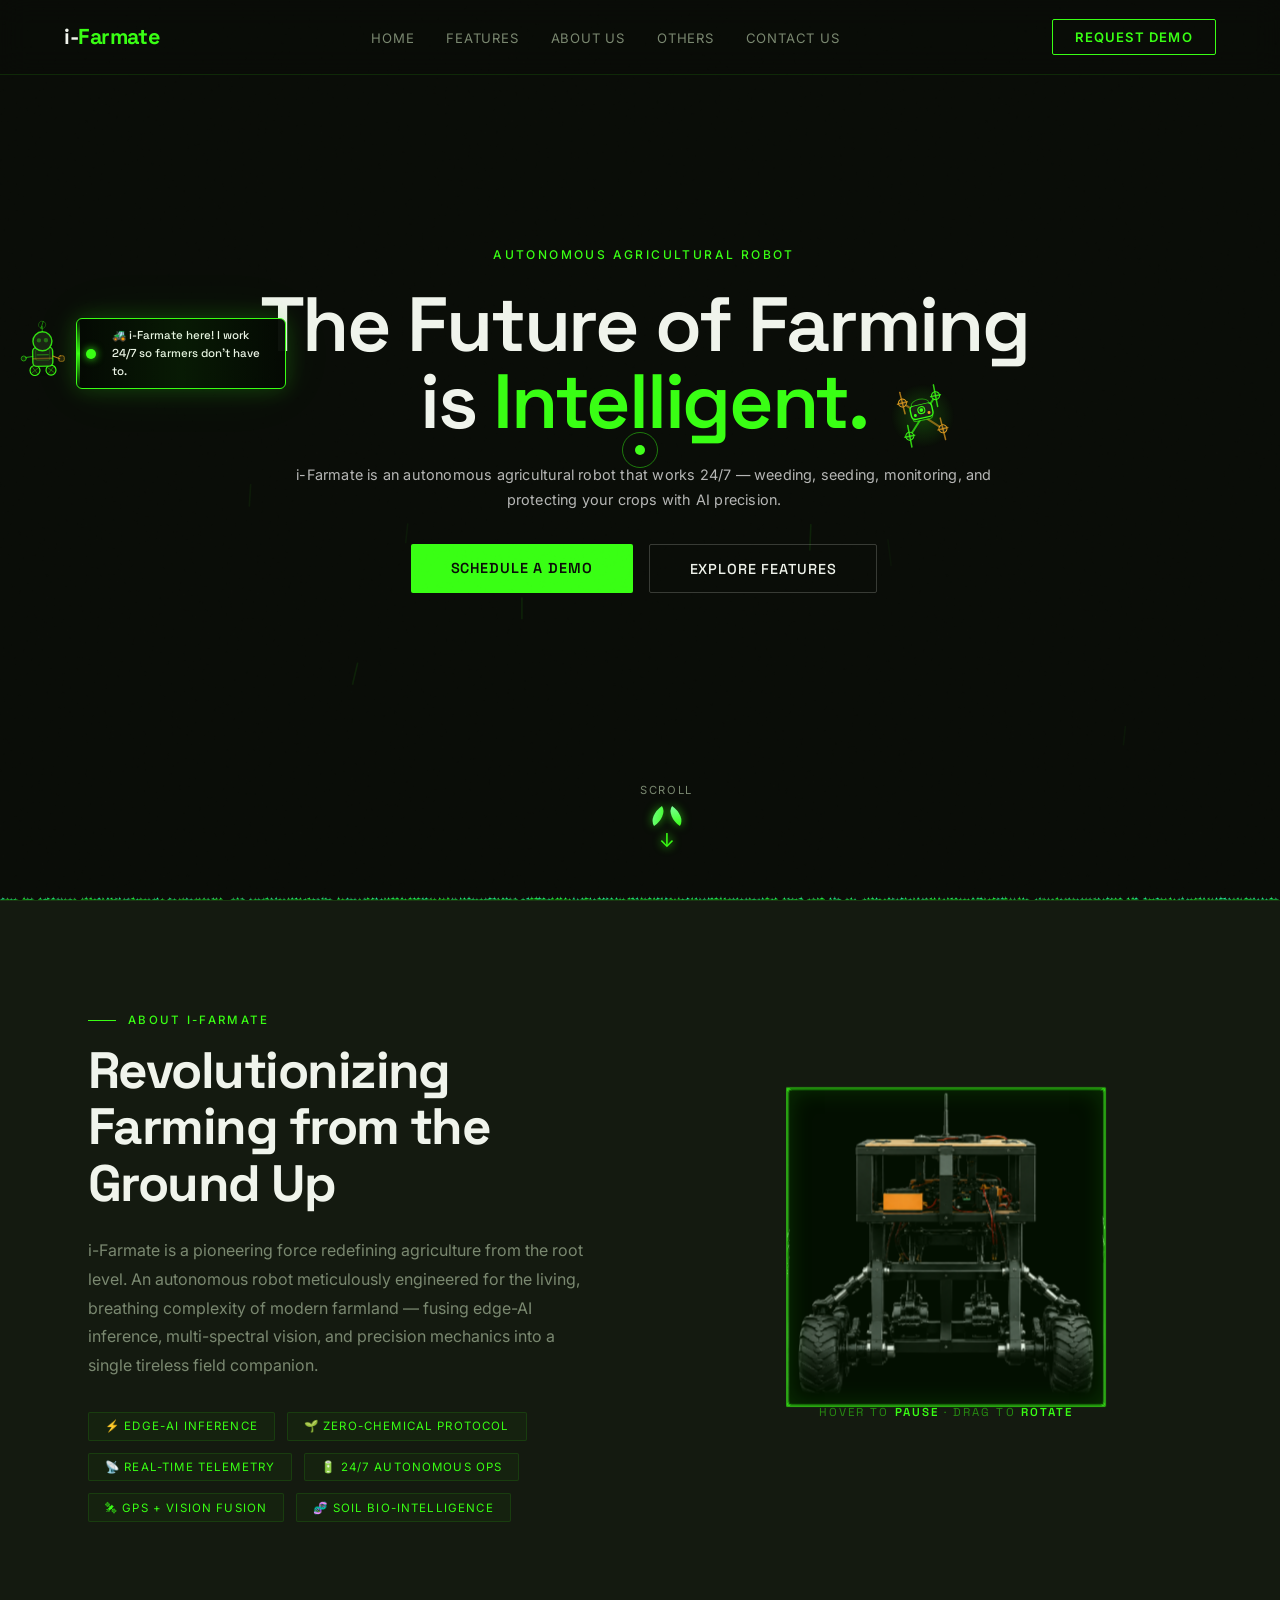
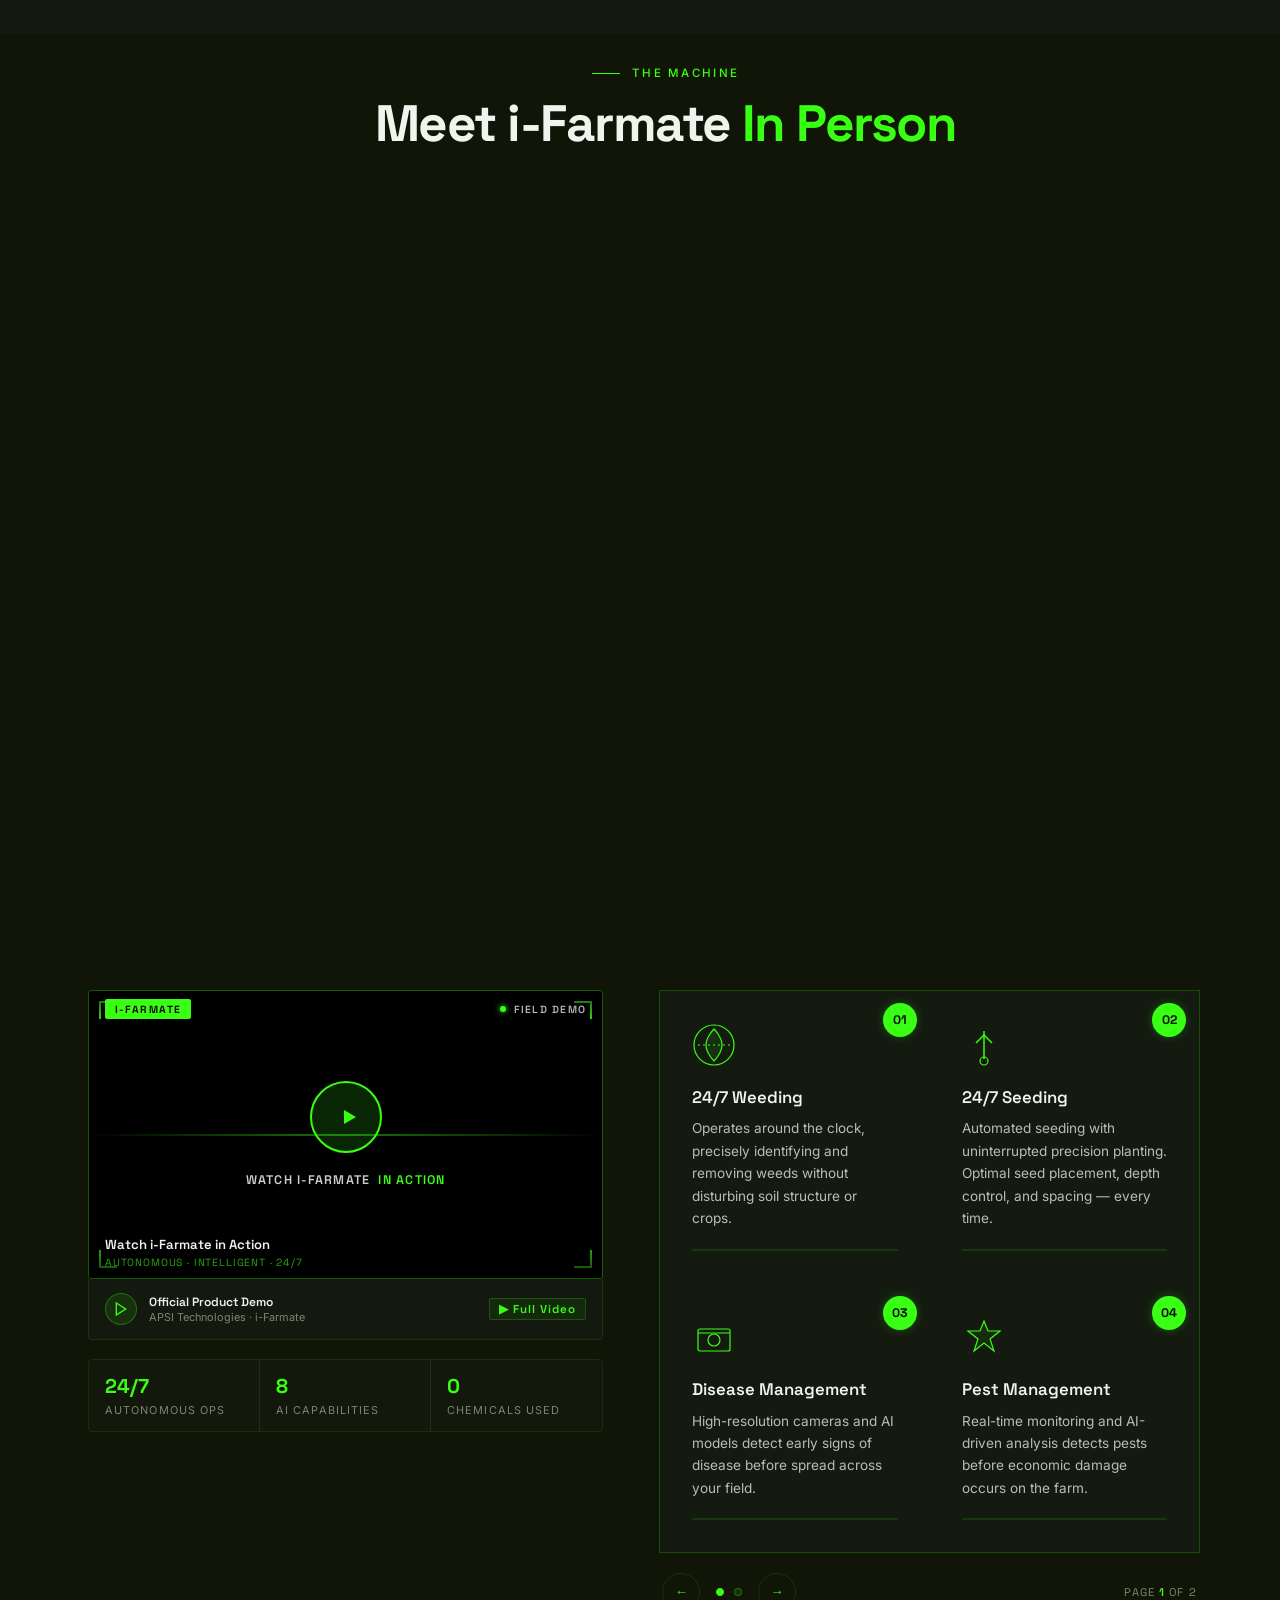
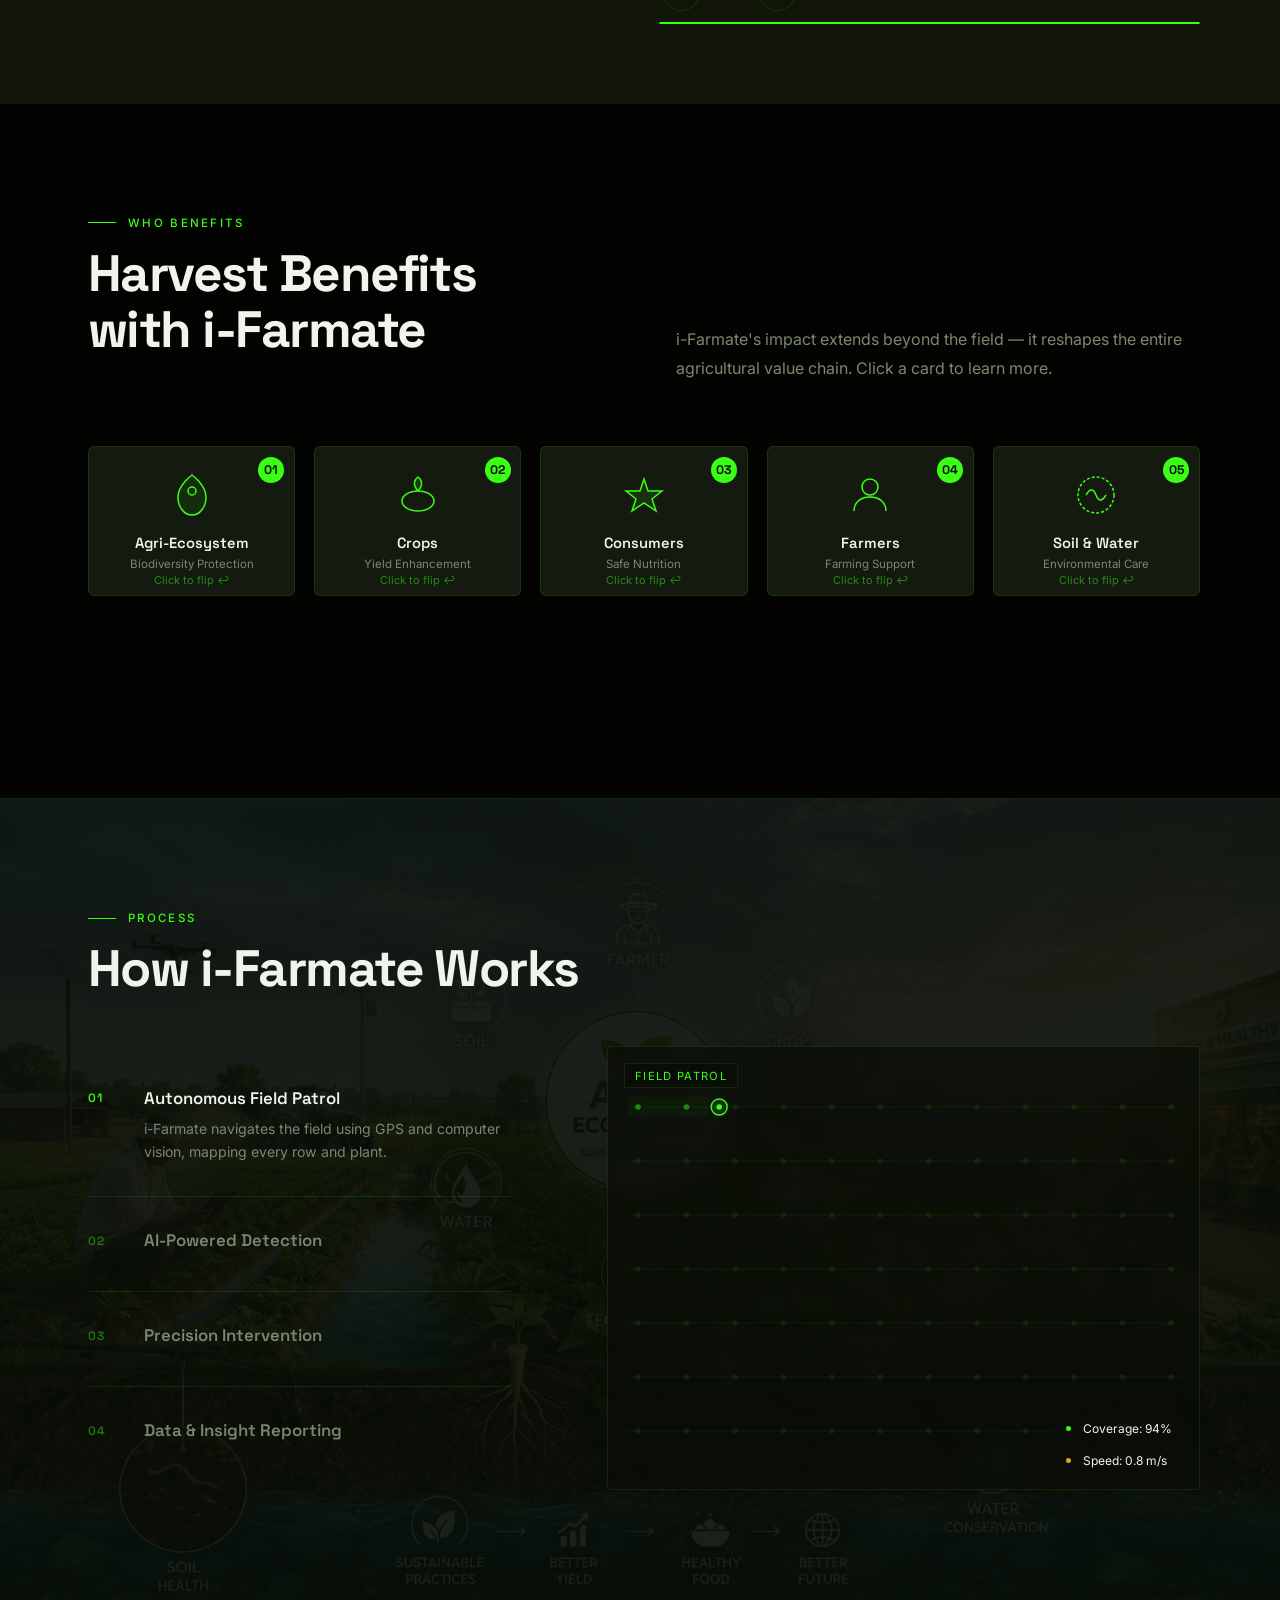
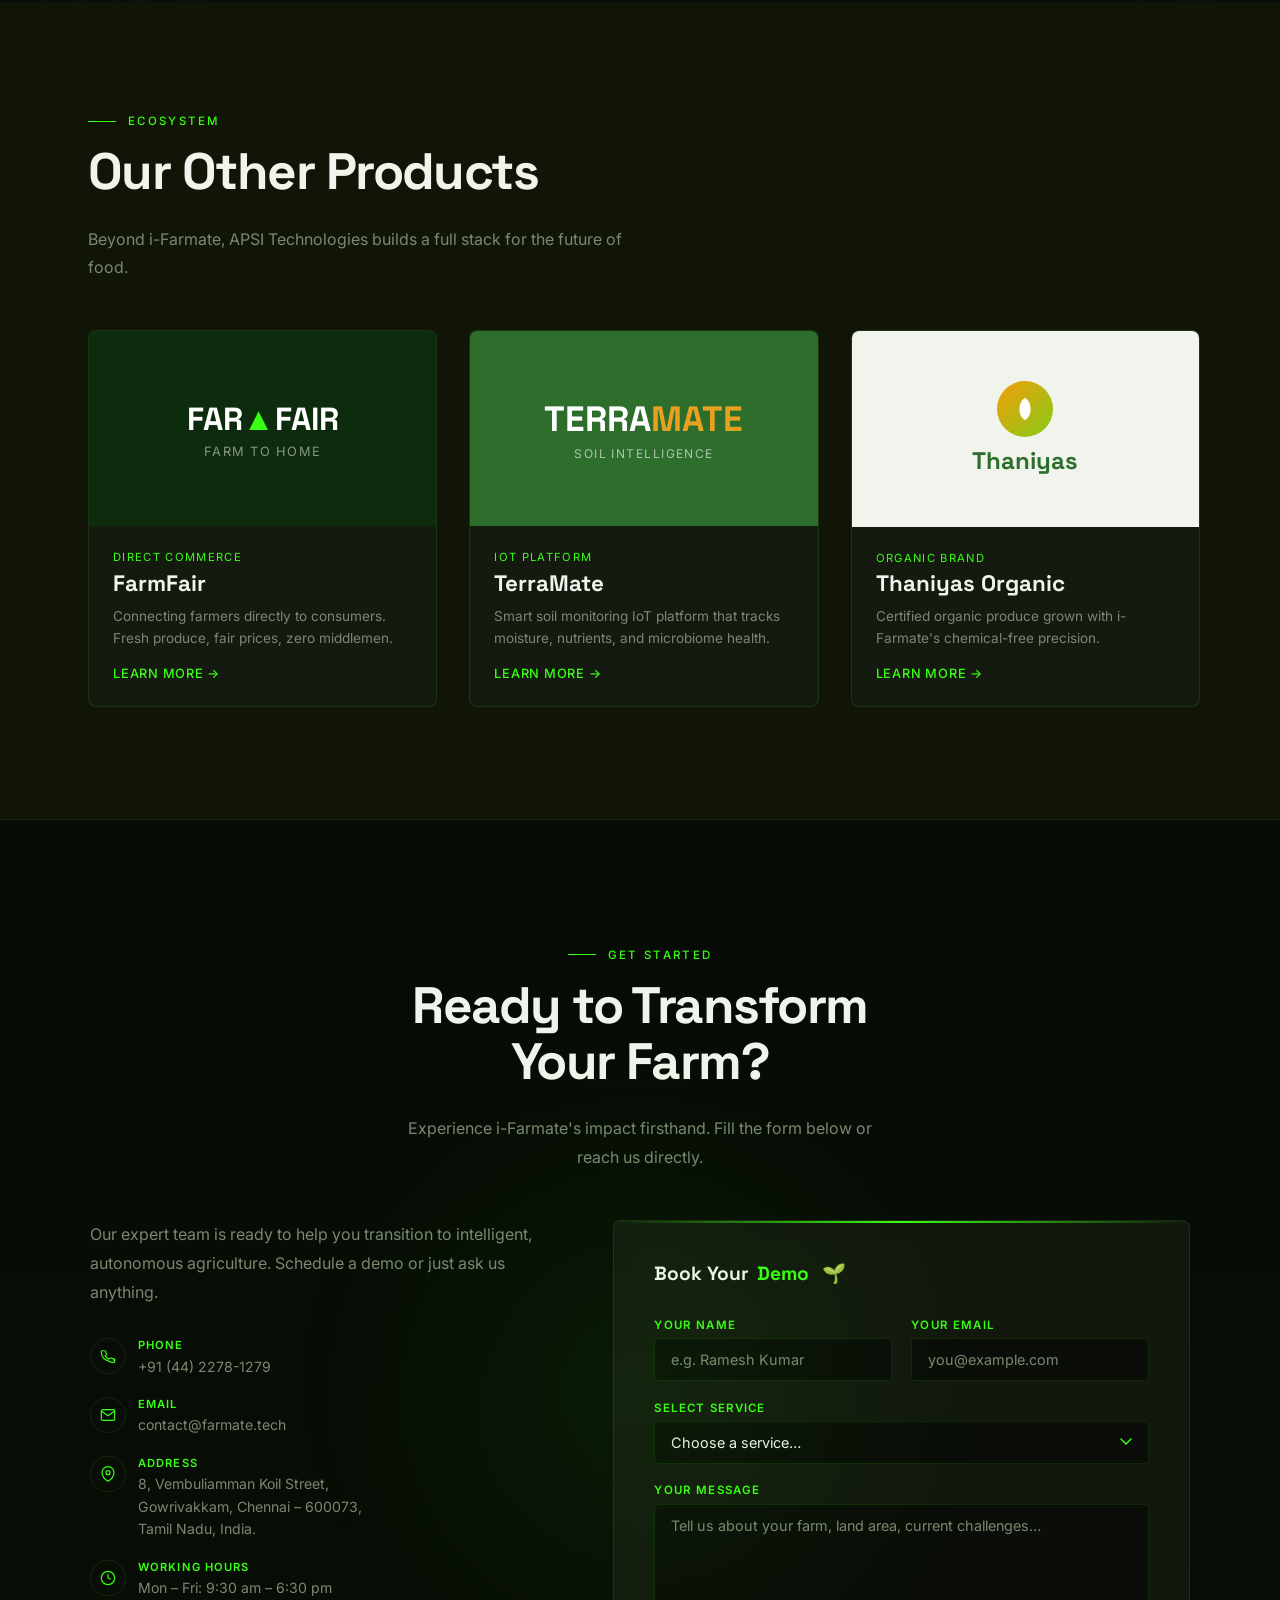
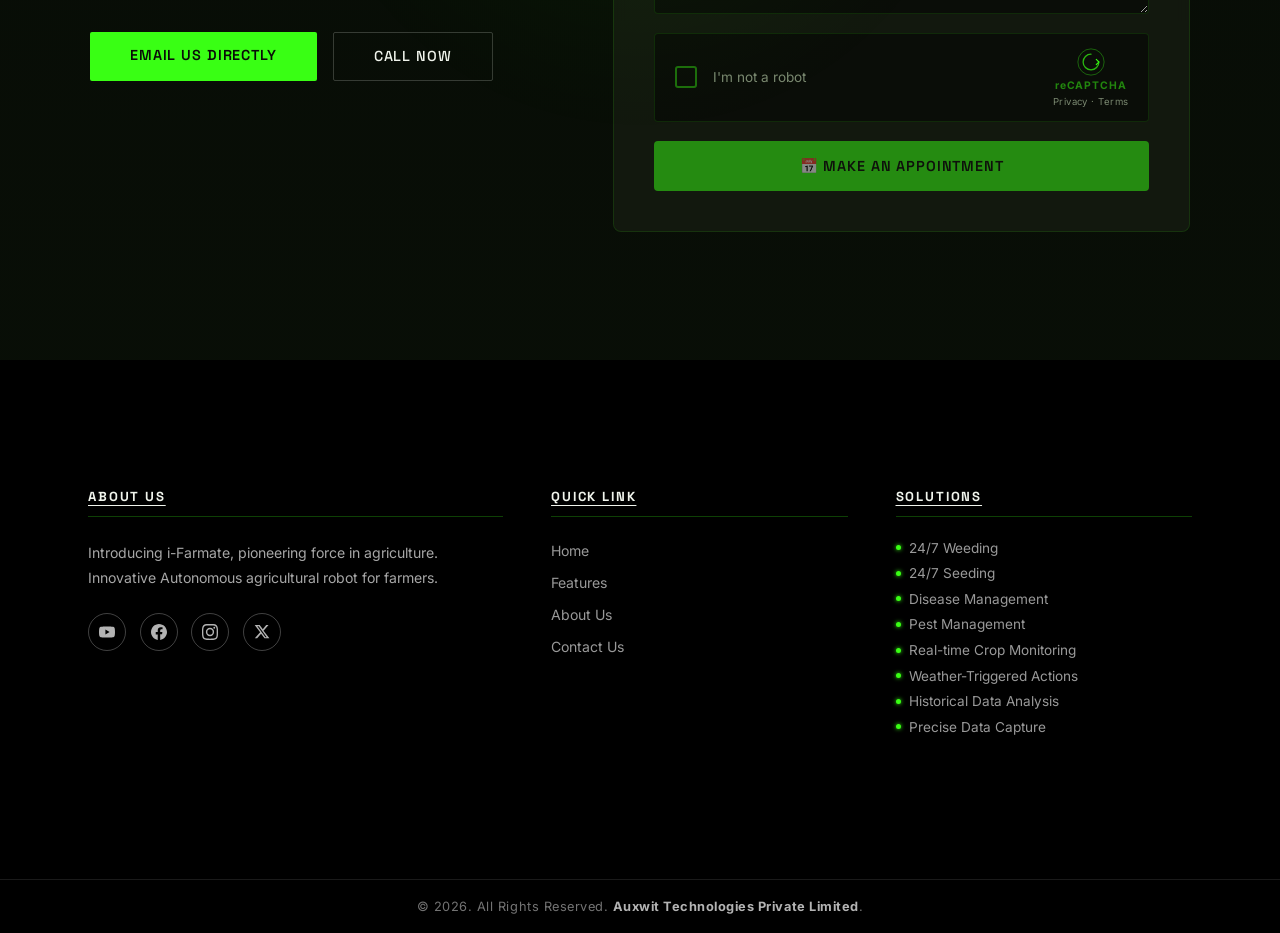
==== i-farm_up.html @ d902bcaa "Updated i-farmate" ====
<!DOCTYPE html>
<html lang="en">
<head>
<meta charset="UTF-8">
<meta name="viewport" content="width=device-width, initial-scale=1.0">
<title>i-Farmate — Robotic Farm Assistant</title>
<link rel="preconnect" href="https://fonts.googleapis.com">
<link rel="preconnect" href="https://fonts.gstatic.com" crossorigin>
<link href="https://fonts.googleapis.com/css2?family=Space+Grotesk:wght@300;400;500;600;700&family=Inter:wght@300;400;500&display=swap" rel="stylesheet">
<style>
*,*::before,*::after{box-sizing:border-box;margin:0;padding:0}
:root{
  --soil:#0A0D08;--soil-2:#111508;--chloro:#39FF14;--chloro-dim:#1a7a08;
  --amber:#E8A020;--off-white:#F0F4EC;--muted:#7a8870;
  --surface:#141a10;--surface-2:#1c2416;--border:rgba(57,255,20,0.12);
  --fd:'Space Grotesk',sans-serif;--fb:'Inter',sans-serif;
}
html{scroll-behavior:smooth}
body{background:var(--soil);color:var(--off-white);font-family:var(--fb);overflow-x:hidden;cursor:none}
#loader{position:fixed;inset:0;background:#000;z-index:99999;display:flex;flex-direction:column;align-items:center;justify-content:center;transition:opacity .6s ease}
#loader.done{opacity:0;pointer-events:none}
.ll{font-family:var(--fd);font-size:3rem;font-weight:700;color:#fff;letter-spacing:-.03em}
.ll span{color:var(--chloro)}
.lbw{width:200px;height:2px;background:rgba(255,255,255,.1);margin-top:1.5rem;border-radius:2px;overflow:hidden}
.lb{height:100%;background:var(--chloro);width:0;animation:lf 1.4s ease forwards}
.lt{font-size:.72rem;letter-spacing:.18em;text-transform:uppercase;color:var(--muted);margin-top:.8rem}
@keyframes lf{0%{width:0}100%{width:100%}}
#cursor{position:fixed;width:10px;height:10px;background:var(--chloro);border-radius:50%;pointer-events:none;z-index:9999;transform:translate(-50%,-50%);transition:width .15s,height .15s;mix-blend-mode:screen}
#cr{position:fixed;width:36px;height:36px;border:1.5px solid rgba(57,255,20,.45);border-radius:50%;pointer-events:none;z-index:9998;transform:translate(-50%,-50%);transition:transform .16s ease,width .15s,height .15s}
#sr{position:fixed;right:0;top:0;width:104px;height:100vh;z-index:50;pointer-events:none}
#sr canvas{display:block;width:104px;height:100vh}
#rbd{position:fixed;left:16px;z-index:51;pointer-events:none;width:54px;height:74px}
#rbu{position:fixed;left:16px;z-index:51;pointer-events:none;width:54px;height:74px;display:none}
.robot-tip{
  position:fixed;left:76px;z-index:52;pointer-events:none;
  background:rgba(5,10,4,0.97);border:1px solid var(--chloro);
  color:var(--off-white);font-family:var(--fd);font-size:.72rem;font-weight:500;
  padding:.5rem .85rem .5rem 2.2rem;border-radius:6px;white-space:nowrap;
  opacity:0;transition:opacity .35s ease, transform .35s cubic-bezier(.16,1,.3,1);
  transform:translateX(-8px);box-shadow:0 0 22px rgba(57,255,20,.22), 0 0 60px rgba(57,255,20,.06);
  max-width:210px;white-space:normal;line-height:1.55;overflow:hidden;
}
.robot-tip::before{content:'';position:absolute;left:-7px;top:50%;transform:translateY(-50%);border:6px solid transparent;border-right-color:var(--chloro);border-left:none;}
.robot-tip::after{content:'';position:absolute;inset:0;background:linear-gradient(90deg,transparent 0%,rgba(57,255,20,.07) 50%,transparent 100%);animation:tipScan 1.8s linear infinite;pointer-events:none;}
@keyframes tipScan{0%{transform:translateX(-100%)}100%{transform:translateX(100%)}}
.robot-tip .tip-bar{position:absolute;left:0;top:0;bottom:0;width:3px;background:linear-gradient(180deg,transparent,var(--chloro),transparent);animation:tipBarPulse 1.4s ease-in-out infinite;}
@keyframes tipBarPulse{0%,100%{opacity:.4}50%{opacity:1}}
.robot-tip .tip-icon{position:absolute;left:.55rem;top:50%;transform:translateY(-50%);width:10px;height:10px;border-radius:50%;background:var(--chloro);box-shadow:0 0 8px var(--chloro);animation:tipDotPulse 1.2s ease-in-out infinite;}
@keyframes tipDotPulse{0%,100%{transform:translateY(-50%) scale(1)}50%{transform:translateY(-50%) scale(1.5);opacity:.6}}
.robot-tip.show{opacity:1;transform:translateX(0)}
#drone-wrap{position:fixed;z-index:200;pointer-events:none;transition:opacity 0.5s ease}
#drone-canvas{display:block;pointer-events:none}
#drone-tooltip{
  position:absolute;left:50%;transform:translateX(-50%) translateY(-8px);
  bottom:calc(100% + 14px);background:rgba(5,10,4,.97);border:1px solid var(--chloro);
  color:var(--off-white);font-family:var(--fd);font-size:.78rem;font-weight:500;
  padding:.55rem .9rem .55rem 2rem;border-radius:6px;opacity:0;pointer-events:none;
  transition:opacity .3s,transform .3s;box-shadow:0 0 20px rgba(57,255,20,.2);
  min-width:160px;max-width:240px;white-space:normal;text-align:left;overflow:hidden;
}
#drone-tooltip::after{content:'';position:absolute;left:50%;bottom:-7px;transform:translateX(-50%);border:6px solid transparent;border-top-color:var(--chloro);border-bottom:none;}
#drone-tooltip::before{content:'';position:absolute;inset:0;background:linear-gradient(90deg,transparent 0%,rgba(57,255,20,.06) 50%,transparent 100%);animation:tipScan 2s linear infinite;}
.drone-tip-bar{position:absolute;left:0;top:0;bottom:0;width:3px;background:linear-gradient(180deg,transparent,var(--chloro),transparent);animation:tipBarPulse 1.4s ease-in-out infinite;}
.drone-tip-dot{position:absolute;left:.5rem;top:50%;transform:translateY(-50%);width:8px;height:8px;border-radius:50%;background:var(--chloro);box-shadow:0 0 6px var(--chloro);animation:tipDotPulse 1.2s ease-in-out infinite;}
nav{
  position:fixed;top:0;left:0;right:0;z-index:100;
  display:flex;align-items:center;justify-content:space-between;
  padding:1.2rem 4rem;
  background:rgba(10,13,8,0.92);
  backdrop-filter:blur(14px);
  border-bottom:1px solid var(--border);
  transform:translateY(-100%);
  transition:transform .38s cubic-bezier(.16,1,.3,1), padding .3s ease, background .3s ease;
}
nav.nav-visible{transform:translateY(0)}
.nl{font-family:var(--fd);font-size:1.35rem;font-weight:700;color:var(--off-white);text-decoration:none;letter-spacing:-.02em}
.nl span{color:var(--chloro)}
.nm{display:flex;gap:2rem;list-style:none}
.nm a{font-size:.82rem;letter-spacing:.06em;text-transform:uppercase;color:var(--muted);text-decoration:none;transition:color .2s;position:relative}
.nm a::after{content:'';position:absolute;bottom:-4px;left:0;width:0;height:1px;background:var(--chloro);transition:width .3s}
.nm a:hover{color:var(--off-white)}.nm a:hover::after{width:100%}
.nc{font-size:.82rem;font-weight:600;letter-spacing:.08em;text-transform:uppercase;padding:.55rem 1.4rem;border:1.5px solid var(--chloro);color:var(--chloro);background:transparent;border-radius:2px;cursor:pointer;text-decoration:none;transition:background .2s,color .2s}
.nc:hover{background:var(--chloro);color:var(--soil)}
#hero{min-height:100vh;position:relative;display:flex;align-items:center;justify-content:center;overflow:hidden}
#rc{position:absolute;inset:0;width:100%;height:100%;opacity:.4}
#gc{position:absolute;bottom:0;left:0;right:0;height:170px;pointer-events:none;z-index:1}
.hc{position:relative;z-index:2;text-align:center;padding:2rem;margin-top:-60px;}
.he{font-size:.75rem;font-weight:500;letter-spacing:.2em;text-transform:uppercase;color:var(--chloro);margin-bottom:1.5rem;opacity:0;transform:translateY(20px);animation:fu .7s ease 2.2s forwards}
.ht{font-family:var(--fd);font-size:clamp(2.5rem,6vw,5rem);font-weight:600;line-height:1;letter-spacing:-.03em;color:var(--off-white);margin-bottom:1.5rem;white-space:nowrap;}
.ht .ln{display:inline-block;overflow:hidden}
.ht .ln span{display:block;transform:translateY(110%);animation:su .8s cubic-bezier(.16,1,.3,1) forwards}
.ht .ln:nth-child(1) span{animation-delay:2.3s}
.ht .ln:nth-child(2) span{animation-delay:2.5s}
.ht .ln:nth-child(3) span{animation-delay:2.7s}
.ht .ac{color:var(--chloro)}
.hs{font-size:clamp(0.9rem,1.1vw,1.1rem);font-weight:400;color:rgba(255,255,255,0.7);max-width:700px;margin:0 auto 2rem;line-height:1.7;letter-spacing:0.2px;opacity:0;animation:fu .7s ease 3s forwards;}
.hb{display:flex;gap:1rem;justify-content:center;flex-wrap:wrap;opacity:0;animation:fu .7s ease 3.2s forwards}
.bp{position:relative;overflow:hidden;font-family:var(--fd);font-size:.9rem;font-weight:600;letter-spacing:.06em;text-transform:uppercase;padding:.9rem 2.5rem;border:none;border-radius:2px;background:var(--chloro);color:var(--soil);cursor:pointer;text-decoration:none;transition:transform .2s;display:inline-block}
.bp::before{content:'';position:absolute;inset:0;background:rgba(255,255,255,.2);transform:translateX(-110%) skewX(-15deg);transition:transform .35s}
.bp:hover::before{transform:translateX(110%) skewX(-15deg)}
.bp:hover{transform:translateY(-2px)}
.bo{font-family:var(--fd);font-size:.9rem;font-weight:500;letter-spacing:.06em;text-transform:uppercase;padding:.9rem 2.5rem;border:1px solid rgba(240,244,236,.2);border-radius:2px;color:var(--off-white);background:transparent;cursor:pointer;text-decoration:none;transition:border-color .2s;display:inline-block}
.bo:hover{border-color:var(--off-white)}
.hscr{position:absolute;bottom:2.5rem;left:50%;transform:translateX(-50%);display:flex;flex-direction:column;align-items:center;gap:.5rem;opacity:0;animation:fu .7s ease 3.5s forwards;z-index:3}
.hscr span{font-size:.7rem;letter-spacing:.15em;text-transform:uppercase;color:var(--muted)}
.leaf-arrow{position:relative;width:40px;height:50px;margin-top:5px;animation:floatLeaf 2s ease-in-out infinite}
.leaf-left,.leaf-right{position:absolute;width:18px;height:12px;background:linear-gradient(135deg,#7dff9b,#39ff14);box-shadow:0 0 10px rgba(57,255,20,.6)}
.leaf-left{left:2px;top:0;border-radius:100% 0;transform:rotate(-35deg)}
.leaf-right{right:2px;top:0;border-radius:0 100%;transform:rotate(35deg)}
.arrow-down{position:absolute;left:50%;top:18px;transform:translateX(-50%);color:#39ff14;font-size:1.2rem;text-shadow:0 0 10px #39ff14}
@keyframes floatLeaf{0%,100%{transform:translateY(0)}50%{transform:translateY(8px)}}
section{padding:7rem 5rem 7rem 5.5rem;position:relative}
.slb{font-size:.72rem;font-weight:500;letter-spacing:.2em;text-transform:uppercase;color:var(--chloro);margin-bottom:1rem;display:flex;align-items:center;gap:.75rem}
.slb::before{content:'';display:block;width:28px;height:1px;background:var(--chloro)}
.st{font-family:var(--fd);font-size:clamp(2rem,4vw,3.2rem);font-weight:700;letter-spacing:-.03em;line-height:1.1;color:var(--off-white);margin-bottom:1.5rem}
.sb{font-size:1rem;color:var(--muted);line-height:1.8;max-width:540px}
#about{display:grid;grid-template-columns:1fr 1fr;gap:6rem;align-items:center;background:var(--surface);border-top:1px solid var(--border)}
.ab{display:flex;flex-wrap:wrap;gap:.75rem;margin-top:2rem}
.abg{font-size:.72rem;letter-spacing:.1em;text-transform:uppercase;padding:.4rem 1rem;border:1px solid var(--border);border-radius:2px;color:var(--chloro);background:rgba(57,255,20,.04);transition:border-color .3s,background .3s}
.abg:hover{border-color:var(--chloro);background:rgba(57,255,20,.1)}
.cube-scene{width:260px;height:260px;perspective:700px;margin:0 auto;position:relative;}
.cube-scene::before{content:'';position:absolute;bottom:-20px;left:50%;transform:translateX(-50%);width:200px;height:30px;background:radial-gradient(ellipse,rgba(57,255,20,.18) 0%,transparent 70%);border-radius:50%;filter:blur(8px);animation:cubeShadowPulse 4s ease-in-out infinite;}
@keyframes cubeShadowPulse{0%,100%{opacity:.5;width:180px}50%{opacity:.85;width:220px}}
.cube{width:100%;height:100%;position:relative;transform-style:preserve-3d;animation:cubeRotate 12s linear infinite;}
.cube:hover{animation-play-state:paused}
@keyframes cubeRotate{0%{transform:rotateX(-15deg) rotateY(0deg)}100%{transform:rotateX(-15deg) rotateY(360deg)}}
.cube-face{position:absolute;width:260px;height:260px;border:2px solid rgba(57,255,20,.55);overflow:hidden;backface-visibility:visible;}
.cube-face img{width:100%;height:100%;object-fit:cover;display:block;}
.cube-face::after{content:'';position:absolute;inset:0;background:rgba(57,255,20,.06);pointer-events:none;}
.cube-face--front  { transform: translateZ(130px); }
.cube-face--back   { transform: rotateY(180deg) translateZ(130px); }
.cube-face--right  { transform: rotateY( 90deg) translateZ(130px); }
.cube-face--left   { transform: rotateY(-90deg) translateZ(130px); }
.cube-face--top    { transform: rotateX( 90deg) translateZ(130px); }
.cube-face--bottom { transform: rotateX(-90deg) translateZ(130px); }
.cube-face::before{content:'';position:absolute;inset:0;box-shadow:inset 0 0 20px rgba(57,255,20,.15);pointer-events:none;z-index:2;}
.cube-label{text-align:center;margin-top:28px;font-family:var(--fd);font-size:.72rem;letter-spacing:.18em;text-transform:uppercase;color:rgba(57,255,20,.5);}
.cube-label span{color:var(--chloro);font-weight:600}
#rcs{background:var(--soil-2);padding:0;text-align:center;overflow:hidden;position:relative;background-image:url('https://images.unsplash.com/photo-1625246333195-78d9c38ad449?w=1400&auto=format&fit=crop&q=80');background-size:cover;background-position:center;background-attachment:fixed;}
#scene-canvas{display:block;width:100%;height:600px;max-height:none}
.scene-header{position:absolute; top:2rem; left:2%; transform:translateX(-50%); z-index:2; width:100%;text-align:center;}
.scene-header .slb{justify-content:center}
.scene-header .st{text-align:center}
.scene-header .sb{text-align:center;margin:0 auto}
#cap{background:var(--soil-2);padding:7rem 5rem 5rem 5.5rem;}
.cph{margin-bottom:0}
.cap-layout{display:grid;grid-template-columns:1fr 1.05fr;gap:3.5rem;align-items:start;margin-top:3rem;}
.cap-video-panel{position:relative;display:flex;flex-direction:column;gap:0;}
.cap-video-hud{
  position:relative;background:#000;border:1px solid rgba(57,255,20,.35);
  border-radius:4px;overflow:hidden;aspect-ratio:16/9;cursor:pointer;
  transition:border-color .3s, box-shadow .3s;box-shadow:0 0 0 rgba(57,255,20,0);
}
.cap-video-hud:hover{border-color:rgba(57,255,20,.8);box-shadow:0 0 40px rgba(57,255,20,.18), 0 0 80px rgba(57,255,20,.06);}
.cap-video-hud iframe{position:absolute;inset:0;width:100%;height:100%;border:none;display:none;z-index:2;}
.cap-video-hud.playing iframe{display:block;}
.cap-video-hud.playing .cvh-overlay{display:none;}
.cvh-thumb{position:absolute;inset:0;background:url('https://img.youtube.com/vi/aGDtlo2xHJI/maxresdefault.jpg') center/cover no-repeat;transition:transform .5s ease;z-index:0;}
.cap-video-hud:hover .cvh-thumb{transform:scale(1.04);}
.cvh-overlay{position:absolute;inset:0;z-index:1;background:linear-gradient(180deg,rgba(0,0,0,.18) 0%,rgba(0,0,0,.55) 100%);display:flex;flex-direction:column;align-items:center;justify-content:center;gap:1.2rem;}
.cvh-overlay::before{content:'';position:absolute;inset:0;background:repeating-linear-gradient(0deg,rgba(0,0,0,.06) 0px,rgba(0,0,0,.06) 1px,transparent 1px,transparent 3px);pointer-events:none;z-index:0;}
.cvh-overlay::after{content:'';position:absolute;left:0;right:0;height:2px;background:linear-gradient(90deg,transparent,rgba(57,255,20,.45),transparent);animation:scanLine 2.8s ease-in-out infinite;z-index:1;}
@keyframes scanLine{0%{top:0;opacity:.6}100%{top:100%;opacity:0}}
.cvh-corner{position:absolute;width:18px;height:18px;z-index:3;pointer-events:none;}
.cvh-corner.tl{top:10px;left:10px;border-top:2px solid var(--chloro);border-left:2px solid var(--chloro);}
.cvh-corner.tr{top:10px;right:10px;border-top:2px solid var(--chloro);border-right:2px solid var(--chloro);}
.cvh-corner.bl{bottom:10px;left:10px;border-bottom:2px solid var(--chloro);border-left:2px solid var(--chloro);}
.cvh-corner.br{bottom:10px;right:10px;border-bottom:2px solid var(--chloro);border-right:2px solid var(--chloro);}
.cvh-topbar{position:absolute;top:0;left:0;right:0;z-index:4;display:flex;align-items:center;justify-content:space-between;padding:.55rem 1rem;background:linear-gradient(180deg,rgba(0,0,0,.7),transparent);pointer-events:none;}
.cvh-badge{font-family:var(--fd);font-size:.65rem;font-weight:700;letter-spacing:.14em;text-transform:uppercase;color:var(--soil);background:var(--chloro);padding:.2rem .6rem;border-radius:2px;}
.cvh-live{display:flex;align-items:center;gap:.45rem;font-family:var(--fd);font-size:.65rem;font-weight:600;letter-spacing:.12em;text-transform:uppercase;color:rgba(240,244,236,.75);}
.cvh-live-dot{width:6px;height:6px;border-radius:50%;background:var(--chloro);animation:livePulse 1.2s ease-in-out infinite;box-shadow:0 0 6px var(--chloro);}
@keyframes livePulse{0%,100%{opacity:1;transform:scale(1)}50%{opacity:.4;transform:scale(1.4)}}
.cvh-bottombar{position:absolute;bottom:0;left:0;right:0;z-index:4;padding:.6rem 1rem;background:linear-gradient(0deg,rgba(0,0,0,.8),transparent);pointer-events:none;}
.cvh-title{font-family:var(--fd);font-size:.82rem;font-weight:600;color:var(--off-white);margin-bottom:.2rem;}
.cvh-sub{font-family:var(--fd);font-size:.65rem;letter-spacing:.08em;text-transform:uppercase;color:rgba(57,255,20,.65);}
.cvh-play{position:relative;z-index:5;width:72px;height:72px;border-radius:50%;background:rgba(57,255,20,.15);border:2px solid var(--chloro);display:flex;align-items:center;justify-content:center;transition:background .3s, transform .3s, box-shadow .3s;box-shadow:0 0 0 0 rgba(57,255,20,.3);animation:playRing 2.4s ease-in-out infinite;flex-shrink:0;}
@keyframes playRing{0%,100%{box-shadow:0 0 0 0 rgba(57,255,20,.3)}50%{box-shadow:0 0 0 14px rgba(57,255,20,0)}}
.cap-video-hud:hover .cvh-play{background:rgba(57,255,20,.28);transform:scale(1.1);}
.cvh-play svg{margin-left:5px;}
.cvh-cta{position:relative;z-index:5;font-family:var(--fd);font-size:.78rem;font-weight:600;letter-spacing:.1em;text-transform:uppercase;color:rgba(240,244,236,.85);display:flex;align-items:center;gap:.5rem;}
.cvh-cta span{color:var(--chloro);}
.cap-video-meta{display:flex;align-items:center;justify-content:space-between;padding:.85rem 1rem;background:rgba(20,26,16,.9);border:1px solid var(--border);border-top:none;border-radius:0 0 4px 4px;}
.cvm-left{display:flex;align-items:center;gap:.75rem;}
.cvm-icon{width:32px;height:32px;border-radius:50%;background:rgba(57,255,20,.1);border:1px solid rgba(57,255,20,.3);display:flex;align-items:center;justify-content:center;flex-shrink:0;}
.cvm-label{font-family:var(--fd);font-size:.75rem;font-weight:600;color:var(--off-white);}
.cvm-sub{font-size:.68rem;color:var(--muted);}
.cvm-duration{font-family:var(--fd);font-size:.72rem;color:var(--chloro);letter-spacing:.08em;font-weight:600;background:rgba(57,255,20,.07);border:1px solid rgba(57,255,20,.2);padding:.2rem .6rem;border-radius:2px;}
.cap-stats-row{display:grid;grid-template-columns:repeat(3,1fr);gap:0;margin-top:1.2rem;border:1px solid var(--border);border-radius:4px;overflow:hidden;}
.cap-stat{padding:.85rem 1rem;border-right:1px solid var(--border);display:flex;flex-direction:column;gap:.25rem;background:rgba(20,26,16,.6);transition:background .3s;}
.cap-stat:last-child{border-right:none;}
.cap-stat:hover{background:rgba(57,255,20,.04);}
.cs-val{font-family:var(--fd);font-size:1.25rem;font-weight:700;color:var(--chloro);}
.cs-lbl{font-size:.68rem;letter-spacing:.1em;text-transform:uppercase;color:var(--muted);}
.cap-carousel-panel{display:flex;flex-direction:column;}
.carousel-wrapper{position:relative;overflow:hidden;}
.carousel-track{display:flex;transition:transform .65s cubic-bezier(.16,1,.3,1);}
.carousel-page{display:grid;grid-template-columns:1fr 1fr;gap:0;border:1px solid var(--border);background:var(--border);min-width:100%;}
.cpc{position:relative;overflow:hidden;transition:background .3s;cursor:default;min-height:260px;display:flex;flex-direction:column;justify-content:flex-end;padding:2rem;background:var(--surface);}
.cpc-img{position:absolute;inset:0;background-size:cover;background-position:center;opacity:0.28;transition:opacity .4s;}
.cpc:hover .cpc-img{opacity:0.48}
.cpc::before{content:'';position:absolute;inset:0;background:linear-gradient(135deg,rgba(57,255,20,.08) 0%,transparent 60%);opacity:0;transition:opacity .3s;z-index:1}
.cpc:hover{filter:brightness(1.06)}.cpc:hover::before{opacity:1}
.cn{font-family:var(--fd);font-size:.78rem;font-weight:800;color:var(--soil);background:var(--chloro);position:absolute;top:.8rem;right:.8rem;width:34px;height:34px;display:flex;align-items:center;justify-content:center;border-radius:50%;box-shadow:0 0 10px rgba(57,255,20,.25);z-index:2}
.ci{width:44px;height:44px;margin-bottom:1.2rem;color:var(--chloro);position:relative;z-index:2}
.ct{font-family:var(--fd);font-size:1.05rem;font-weight:600;color:var(--off-white);margin-bottom:.6rem;position:relative;z-index:2}
.cd{font-size:.85rem;color:rgba(240,244,236,.75);line-height:1.65;position:relative;z-index:2}
.cbar{margin-top:1.2rem;height:2px;background:var(--border);position:relative;z-index:2;border-radius:2px;overflow:hidden}
.cbf{height:100%;background:var(--chloro);border-radius:2px;transform:scaleX(0);transform-origin:left;transition:transform .7s cubic-bezier(.16,1,.3,1)}
.cpc:hover .cbf{transform:scaleX(1)}
.carousel-controls{display:flex;align-items:center;justify-content:space-between;margin-top:1.2rem;padding:0 .2rem;}
.carousel-nav{display:flex;align-items:center;gap:1rem;}
.carousel-btn{width:38px;height:38px;border:1.5px solid var(--border);border-radius:50%;background:transparent;color:var(--chloro);cursor:pointer;display:flex;align-items:center;justify-content:center;transition:border-color .2s,background .2s;}
.carousel-btn:hover{border-color:var(--chloro);background:rgba(57,255,20,.08)}
.carousel-dots{display:flex;gap:.6rem}
.carousel-dot{width:8px;height:8px;border-radius:50%;background:var(--border);border:1.5px solid rgba(57,255,20,.3);transition:background .3s,border-color .3s;cursor:pointer}
.carousel-dot.active{background:var(--chloro);border-color:var(--chloro)}
.carousel-page-label{font-family:var(--fd);font-size:.7rem;letter-spacing:.1em;text-transform:uppercase;color:var(--muted);}
.carousel-page-label span{color:var(--chloro);font-weight:600;}
.carousel-timer{width:100%;height:2px;background:var(--border);border-radius:2px;overflow:hidden;margin-top:.7rem}
.carousel-timer-bar{height:100%;background:var(--chloro);border-radius:2px;width:0;transition:width linear}
#vid-modal{position:fixed;inset:0;z-index:10000;background:rgba(0,0,0,.92);backdrop-filter:blur(12px);display:none;align-items:center;justify-content:center;flex-direction:column;opacity:0;transition:opacity .3s ease;}
#vid-modal.open{display:flex;opacity:1;}
.vm-frame{position:relative;width:min(88vw,1200px);border:1px solid rgba(57,255,20,.4);border-radius:6px;overflow:hidden;box-shadow:0 0 80px rgba(57,255,20,.15), 0 0 160px rgba(57,255,20,.05);}
.vm-frame::before{content:'';position:absolute;top:0;left:0;right:0;height:2px;background:linear-gradient(90deg,transparent,var(--chloro),var(--amber),var(--chloro),transparent);z-index:5;}
.vm-iframe-wrap{position:relative;padding-bottom:56.25%;height:0;}
.vm-iframe-wrap iframe{position:absolute;inset:0;width:100%;height:100%;border:none;}
.vm-close{position:absolute;top:-44px;right:0;width:36px;height:36px;border-radius:50%;background:rgba(57,255,20,.1);border:1px solid rgba(57,255,20,.4);color:var(--chloro);cursor:pointer;display:flex;align-items:center;justify-content:center;font-size:1.1rem;transition:background .2s;}
.vm-close:hover{background:rgba(57,255,20,.25);}
.vm-hud-row{display:flex;align-items:center;justify-content:space-between;padding:.7rem 1.2rem;background:rgba(10,13,8,.95);border-top:1px solid var(--border);}
.vm-hud-label{font-family:var(--fd);font-size:.72rem;font-weight:600;letter-spacing:.12em;text-transform:uppercase;color:var(--chloro);}
.vm-hud-right{display:flex;align-items:center;gap:1rem;}
.vm-hud-tag{font-family:var(--fd);font-size:.65rem;letter-spacing:.1em;text-transform:uppercase;color:var(--muted);}
.vm-corner{position:absolute;width:20px;height:20px;z-index:6;pointer-events:none;}
.vm-corner.tl{top:0;left:0;border-top:2px solid var(--chloro);border-left:2px solid var(--chloro);}
.vm-corner.tr{top:0;right:0;border-top:2px solid var(--chloro);border-right:2px solid var(--chloro);}
.vm-corner.bl{bottom:38px;left:0;border-bottom:2px solid var(--chloro);border-left:2px solid var(--chloro);}
.vm-corner.br{bottom:38px;right:0;border-bottom:2px solid var(--chloro);border-right:2px solid var(--chloro);}
#ben{position:relative;background:linear-gradient(rgba(0,0,0,.75),rgba(0,0,0,.75)),url('./images/agri.png') center/cover fixed no-repeat;}
.bnh{display:grid;grid-template-columns:1fr 1fr;gap:4rem;align-items:end;margin-bottom:4rem}
.bng{display:grid;grid-template-columns:repeat(5,1fr);gap:1.2rem}
.flip-card{height:240px;perspective:1000px;cursor:pointer;}
.flip-card-inner{position:relative;width:100%;height:100%;transform-style:preserve-3d;transition:transform .6s cubic-bezier(.4,0,.2,1);}
.flip-card.flipped .flip-card-inner{transform:rotateY(180deg)}
.flip-face{position:absolute;inset:0;backface-visibility:hidden;-webkit-backface-visibility:hidden;border-radius:6px;}
.flip-front{border:1px solid var(--border);background:var(--surface);display:flex;flex-direction:column;align-items:center;justify-content:center;text-align:center;padding:1.5rem 1rem;transition:border-color .3s,box-shadow .3s;position:relative;overflow:hidden;}
.flip-front::after{content:'';position:absolute;bottom:0;left:0;right:0;height:2px;background:var(--chloro);transform:scaleX(0);transition:transform .3s}
.flip-card:hover .flip-front::after{transform:scaleX(1)}
.flip-back{background:linear-gradient(135deg,rgba(20,35,10,0.98),rgba(10,20,5,0.98));border:1px solid rgba(57,255,20,.5);transform:rotateY(180deg);display:flex;flex-direction:column;align-items:center;justify-content:center;text-align:center;padding:1.4rem 1rem;gap:.8rem;border-radius:6px;}
.bni{width:48px;height:48px;margin:0 auto .9rem;color:var(--chloro)}
.bnt{font-family:var(--fd);font-size:.92rem;font-weight:600;color:var(--off-white);margin-bottom:.3rem}
.bns{font-size:.72rem;color:var(--muted)}
.bnn{font-family:var(--fd);font-size:.78rem;font-weight:800;color:var(--soil);background:var(--chloro);position:absolute;top:.6rem;right:.6rem;width:26px;height:26px;display:flex;align-items:center;justify-content:center;border-radius:50%}
.flip-back-title{font-family:var(--fd);font-size:.88rem;font-weight:700;color:var(--chloro);}
.flip-back-text{font-size:.78rem;color:rgba(240,244,236,.8);line-height:1.6;}
.flip-read-more{font-size:.72rem;font-weight:600;letter-spacing:.08em;text-transform:uppercase;color:var(--soil);background:var(--chloro);padding:.3rem .9rem;border-radius:2px;border:none;cursor:pointer;margin-top:.2rem;text-decoration:none;display:inline-block;transition:opacity .2s}
.flip-read-more:hover{opacity:.85}
.flip-hint{font-size:.68rem;color:rgba(57,255,20,.5);position:absolute;bottom:.5rem;left:50%;transform:translateX(-50%);white-space:nowrap;}
#how{position:relative;border-top:1px solid var(--border);background:linear-gradient(rgba(8,14,6,0.88),rgba(8,14,6,0.92)),url('https://images.unsplash.com/photo-1464226184884-fa280b87c399?w=1400&auto=format&fit=crop&q=80') center/cover fixed no-repeat;}
#how::before{content:'';position:absolute;inset:0;background:url('./images/agri.png') center/cover no-repeat;opacity:0.08;z-index:0;pointer-events:none;}
#how > *{position:relative;z-index:1;}
.hi{display:grid;grid-template-columns:1fr 1.4fr;gap:6rem;align-items:center}
.sps{display:flex;flex-direction:column}
.sp{padding:2rem 0;border-bottom:1px solid var(--border);display:flex;gap:1.5rem;align-items:flex-start;cursor:pointer;position:relative}
.sp:last-child{border-bottom:none}
.si{font-family:var(--fd);font-size:.75rem;font-weight:600;color:var(--chloro-dim);letter-spacing:.1em;min-width:2rem;padding-top:.2rem;transition:color .3s}
.sp.active .si{color:var(--chloro)}
.stt{font-family:var(--fd);font-size:1.05rem;font-weight:600;color:var(--muted);margin-bottom:.5rem;transition:color .3s}
.sp.active .stt{color:var(--off-white)}
.sd{font-size:.88rem;color:var(--muted);line-height:1.7;max-height:0;overflow:hidden;transition:max-height .4s,opacity .3s;opacity:0}
.sp.active .sd{max-height:200px;opacity:1}
.sv{position:relative;aspect-ratio:4/3;background:rgba(10,13,8,0.7);border:1px solid var(--border);border-radius:4px;overflow:hidden;backdrop-filter:blur(4px)}
.sv canvas{position:absolute;inset:0}
.vl{position:absolute;top:1rem;left:1rem;font-size:.7rem;letter-spacing:.12em;text-transform:uppercase;color:var(--chloro);background:rgba(10,13,8,.8);padding:.3rem .6rem;border:1px solid var(--border);border-radius:2px;z-index:2}
.vd{position:absolute;bottom:1rem;right:1rem;display:flex;flex-direction:column;gap:.5rem;z-index:2}
.vr{font-size:.75rem;color:var(--off-white);background:rgba(10,13,8,.85);padding:.3rem .7rem;border-radius:2px;display:flex;gap:.75rem;align-items:center}
.vdot{width:5px;height:5px;border-radius:50%;background:var(--chloro)}
#how-robot{position:absolute;pointer-events:none;z-index:50;transform:translate(-50%,-50%);transition:left .12s ease,top .12s ease;display:none;}
#prod{background:var(--soil-2)}
.pg{display:grid;grid-template-columns:repeat(3,1fr);gap:2rem;margin-top:3rem}
.pc{border:1px solid var(--border);border-radius:8px;overflow:hidden;background:var(--surface);transition:transform .3s,border-color .3s,box-shadow .3s;cursor:pointer}
.pc:hover{transform:translateY(-8px);border-color:rgba(57,255,20,.3);box-shadow:0 24px 48px rgba(0,0,0,.5)}
.pi1{background:#0d2b0d;display:flex;align-items:center;justify-content:center;padding:2rem;aspect-ratio:16/9}
.pi2{background:#2d6e2d;display:flex;align-items:center;justify-content:center;padding:2rem;aspect-ratio:16/9}
.pi3{background:#f0f4ec;display:flex;align-items:center;justify-content:center;padding:2rem;aspect-ratio:16/9}
.pn{font-family:var(--fd);font-size:1.4rem;font-weight:700;color:var(--off-white)}
.ptg{font-size:.7rem;letter-spacing:.12em;text-transform:uppercase;color:var(--chloro);margin-bottom:.3rem}
.pb{padding:1.5rem}
.pdc{font-size:.85rem;color:var(--muted);margin-top:.5rem;line-height:1.6}
.pa{display:inline-flex;align-items:center;gap:.4rem;font-size:.8rem;color:var(--chloro);margin-top:1rem;letter-spacing:.06em;text-transform:uppercase;font-weight:500}
#cta{position:relative;text-align:center;padding:8rem 5.5rem;overflow:hidden;border-top:1px solid var(--border);background:linear-gradient(rgba(6,12,5,0.87),rgba(8,14,6,0.93)),url('./images/agri.png') center/cover fixed no-repeat;}
#cta::before{content:'';position:absolute;inset:0;background:url('https://images.unsplash.com/photo-1500382017468-9049fed747ef?w=1600&auto=format&fit=crop&q=80') center/cover no-repeat;opacity:0.22;z-index:0;pointer-events:none;}
#cta > *{position:relative;z-index:1;}
#cta::after{content:'';position:absolute;width:700px;height:700px;border-radius:50%;background:radial-gradient(circle,rgba(57,255,20,.06) 0%,transparent 70%);top:50%;left:50%;transform:translate(-50%,-50%);pointer-events:none;z-index:1;}
.contact-grid{display:grid;grid-template-columns:1fr 1.3fr;gap:5rem;align-items:start;max-width:1100px;margin:3rem auto 0;text-align:left}
.contact-info .sb{max-width:100%;margin-bottom:2rem}
.contact-detail{display:flex;flex-direction:column;gap:1.2rem;margin-bottom:2rem}
.cd-item{display:flex;align-items:flex-start;gap:.75rem}
.cd-icon{width:36px;height:36px;border:1px solid var(--border);border-radius:50%;display:flex;align-items:center;justify-content:center;flex-shrink:0;color:var(--chloro)}
.cd-text{font-size:.88rem;color:var(--muted);line-height:1.6}
.cd-label{font-size:.7rem;letter-spacing:.1em;text-transform:uppercase;color:var(--chloro);font-weight:600;margin-bottom:.2rem}
.cform{background:rgba(20,26,16,0.92);border:1px solid var(--border);border-radius:8px;padding:2.5rem;position:relative;overflow:hidden;backdrop-filter:blur(8px)}
.cform::before{content:'';position:absolute;top:0;left:0;right:0;height:2px;background:linear-gradient(90deg,transparent,var(--chloro),transparent)}
.cform-title{font-family:var(--fd);font-size:1.2rem;font-weight:700;color:var(--off-white);margin-bottom:2rem;display:flex;align-items:center;gap:.5rem}
.cform-title span{color:var(--chloro)}
.fg{display:flex;flex-direction:column;gap:1.2rem}
.frow{display:grid;grid-template-columns:1fr 1fr;gap:1.2rem}
.fi{display:flex;flex-direction:column;gap:.4rem}
.fi label{font-size:.72rem;letter-spacing:.1em;text-transform:uppercase;color:var(--chloro);font-weight:600}
.fi input,.fi select,.fi textarea{width:100%;background:var(--soil);border:1px solid var(--border);border-radius:4px;color:var(--off-white);font-family:var(--fb);font-size:.9rem;padding:.75rem 1rem;outline:none;transition:border-color .2s,box-shadow .2s;appearance:none;-webkit-appearance:none;}
.fi input:focus,.fi select:focus,.fi textarea:focus{border-color:rgba(57,255,20,.5);box-shadow:0 0 0 3px rgba(57,255,20,.07)}
.fi input::placeholder,.fi textarea::placeholder{color:var(--muted)}
.fi select{background-image:url("data:image/svg+xml,%3Csvg xmlns='http://www.w3.org/2000/svg' width='12' height='8' viewBox='0 0 12 8'%3E%3Cpath d='M1 1l5 5 5-5' stroke='%2339FF14' stroke-width='1.5' fill='none' stroke-linecap='round'/%3E%3C/svg%3E");background-repeat:no-repeat;background-position:right 1rem center;padding-right:2.5rem;cursor:pointer}
.fi select option{background:var(--soil);color:var(--off-white)}
.fi textarea{resize:vertical;min-height:110px}
.recaptcha-box{display:flex;align-items:center;gap:1rem;border:1px solid var(--border);border-radius:4px;background:var(--soil);padding:.9rem 1.2rem;cursor:pointer;user-select:none;transition:border-color .2s;}
.recaptcha-box:hover{border-color:rgba(57,255,20,.3)}
.recaptcha-check{width:22px;height:22px;border:2px solid rgba(57,255,20,.4);border-radius:3px;display:flex;align-items:center;justify-content:center;flex-shrink:0;transition:background .2s,border-color .2s;}
.recaptcha-check.checked{background:rgba(57,255,20,.15);border-color:var(--chloro)}
.recaptcha-check svg{opacity:0;transition:opacity .2s}
.recaptcha-check.checked svg{opacity:1}
.recaptcha-label{font-size:.85rem;color:var(--muted);flex:1}
.recaptcha-logo{display:flex;flex-direction:column;align-items:center;gap:.2rem;flex-shrink:0}
.recaptcha-logo span{font-size:.6rem;color:var(--muted);letter-spacing:.05em}
.recaptcha-logo strong{font-size:.65rem;color:rgba(57,255,20,.5);letter-spacing:.08em}
.submit-btn{position:relative;overflow:hidden;font-family:var(--fd);font-size:.9rem;font-weight:600;letter-spacing:.06em;text-transform:uppercase;padding:1rem 2rem;border:none;border-radius:4px;background:var(--chloro);color:var(--soil);cursor:pointer;width:100%;transition:transform .2s,box-shadow .2s;}
.submit-btn::before{content:'';position:absolute;inset:0;background:rgba(255,255,255,.2);transform:translateX(-110%) skewX(-15deg);transition:transform .35s}
.submit-btn:hover::before{transform:translateX(110%) skewX(-15deg)}
.submit-btn:hover{transform:translateY(-2px);box-shadow:0 8px 30px rgba(57,255,20,.25)}
.submit-btn:disabled{opacity:.5;cursor:not-allowed;transform:none}
.form-success{text-align:center;padding:2rem;display:none;}
.form-success .tick{width:56px;height:56px;border-radius:50%;background:rgba(57,255,20,.12);border:2px solid var(--chloro);display:flex;align-items:center;justify-content:center;margin:0 auto 1rem;color:var(--chloro)}
.form-success h3{font-family:var(--fd);font-size:1.2rem;color:var(--off-white);margin-bottom:.5rem}
.form-success p{font-size:.88rem;color:var(--muted)}
footer{position:relative;overflow:hidden;background:#000;}
.footer-video-overlay{position:absolute;inset:0;background:rgba(0,0,0,0.72);z-index:1;}
.footer-main{position:relative;z-index:2;padding:8rem 5.5rem 6rem;}
.footer-grid{display:grid;grid-template-columns:1.4fr 1fr 1fr;gap:3rem;margin-bottom:3rem;}
.footer-col-title{font-family:var(--fd);font-size:.82rem;font-weight:700;letter-spacing:.14em;text-transform:uppercase;color:var(--off-white);margin-bottom:1.4rem;padding-bottom:.7rem;border-bottom:1px solid rgba(57,255,20,.25);text-decoration:underline;text-underline-offset:4px;}
.footer-about-text{font-size:.88rem;color:rgba(255,255,255,.65);line-height:1.8;margin-bottom:1.4rem;}
.footer-socials{display:flex;gap:.85rem;flex-wrap:wrap;}
.footer-socials a{width:38px;height:38px;border:1px solid rgba(255,255,255,.25);border-radius:50%;display:flex;align-items:center;justify-content:center;color:rgba(255,255,255,.7);text-decoration:none;font-size:.8rem;font-weight:600;transition:border-color .2s,color .2s,background .2s,transform .2s;}
.footer-socials a:hover{border-color:var(--chloro);color:var(--chloro);transform:scale(1.1)}
.footer-links{list-style:none;display:flex;flex-direction:column;gap:.75rem;}
.footer-links a{font-size:.88rem;color:rgba(255,255,255,.6);text-decoration:none;transition:color .2s,padding-left .2s;display:inline-block;}
.footer-links a:hover{color:var(--off-white);padding-left:6px}
.footer-solutions-list{list-style:none;display:flex;flex-direction:column;gap:.6rem;}
.footer-solutions-list li{font-size:.85rem;color:rgba(255,255,255,.6);display:flex;align-items:center;gap:.5rem;transition:color .2s;cursor:default;}
.footer-solutions-list li::before{content:'';width:5px;height:5px;border-radius:50%;background:var(--chloro);flex-shrink:0;box-shadow:0 0 4px var(--chloro);}
.footer-solutions-list li:hover{color:rgba(255,255,255,.9)}
.footer-bottom{position:relative;z-index:2;padding:1.2rem 5.5rem;border-top:1px solid rgba(255,255,255,.1);display:flex;align-items:center;justify-content:center;}
.footer-bottom-text{font-size:.8rem;color:rgba(255,255,255,.45);letter-spacing:.04em;text-align:center;}
.footer-bottom-text strong{color:rgba(255,255,255,.7)}
@keyframes fu{to{opacity:1;transform:translateY(0)}}
@keyframes su{to{transform:translateY(0)}}
.rv{opacity:0;transform:translateY(55px);transition:opacity .8s ease,transform .8s cubic-bezier(.16,1,.3,1)}
.rv.vs{opacity:1;transform:translateY(0)}
.rl{opacity:0;transform:translateX(-70px);transition:opacity .8s ease,transform .8s cubic-bezier(.16,1,.3,1)}
.rl.vs{opacity:1;transform:translateX(0)}
.rr{opacity:0;transform:translateX(70px);transition:opacity .8s ease,transform .8s cubic-bezier(.16,1,.3,1)}
.rr.vs{opacity:1;transform:translateX(0)}
.rs{opacity:0;transform:scale(.88);transition:opacity .8s ease,transform .8s cubic-bezier(.16,1,.3,1)}
.rs.vs{opacity:1;transform:scale(1)}
#pb{position:fixed;top:0;left:0;height:2px;background:linear-gradient(90deg,var(--chloro),var(--amber));z-index:200}
body::after{content:'';position:fixed;inset:0;background-image:url("data:image/svg+xml,%3Csvg viewBox='0 0 256 256' xmlns='http://www.w3.org/2000/svg'%3E%3Cfilter id='n'%3E%3CfeTurbulence type='fractalNoise' baseFrequency='0.9' numOctaves='4' stitchTiles='stitch'/%3E%3C/filter%3E%3Crect width='100%25' height='100%25' filter='url(%23n)' opacity='0.025'/%3E%3C/svg%3E");pointer-events:none;z-index:9990;opacity:.3}
@media(max-width:1100px){.cap-layout{grid-template-columns:1fr;}.cap-stats-row{grid-template-columns:repeat(3,1fr);}}
@media(max-width:900px){
  nav{padding:1rem 1.5rem}.nm{display:none}
  section{padding:4rem 1.5rem 4rem 2rem}
  #cap{padding:4rem 1.5rem;}
  #about{grid-template-columns:1fr}.bng{grid-template-columns:repeat(2,1fr)}
  .hi{grid-template-columns:1fr}.bnh{grid-template-columns:1fr}
  .pg{grid-template-columns:1fr}
  .contact-grid{grid-template-columns:1fr}
  .frow{grid-template-columns:1fr}
  .footer-grid{grid-template-columns:1fr 1fr}
  .footer-main{padding:2rem 1.5rem 1.5rem}
  .footer-bottom{padding:1rem 1.5rem}
  #sr,#rbd,#rbu,#drone-wrap,.robot-tip,#how-robot{display:none!important}
  .carousel-page{grid-template-columns:1fr 1fr}
  .cube-scene{width:200px;height:200px}
  .cube-face{width:200px;height:200px}
  .cube-face--front  { transform: translateZ(100px); }
  .cube-face--back   { transform: rotateY(180deg) translateZ(100px); }
  .cube-face--right  { transform: rotateY( 90deg) translateZ(100px); }
  .cube-face--left   { transform: rotateY(-90deg) translateZ(100px); }
  .cube-face--top    { transform: rotateX( 90deg) translateZ(100px); }
  .cube-face--bottom { transform: rotateX(-90deg) translateZ(100px); }
  .cap-stats-row{grid-template-columns:repeat(3,1fr);}
  .vm-frame{width:95vw;}
}
@media(prefers-reduced-motion:reduce){*,*::before,*::after{animation-duration:.001ms!important;transition-duration:.001ms!important}}
</style>
</head>
<body>
<div id="pb" style="width:0%"></div>
<div id="loader">
  <div class="ll">i-<span>Farmate</span></div>
  <div class="lbw"><div class="lb"></div></div>
  <div class="lt">Initializing Farm Intelligence</div>
</div>
<div id="cursor"></div>
<div id="cr"></div>
<div id="sr"><canvas id="scr"></canvas></div>
<div id="rbd"></div>
<div id="rbu"></div>
<div class="robot-tip" id="robot-tip">
  <div class="tip-bar"></div>
  <div class="tip-icon"></div>
  <span class="tip-text"></span>
</div>
<div id="drone-wrap">
  <canvas id="drone-canvas" width="90" height="90"></canvas>
  <div id="drone-tooltip">
    <div class="drone-tip-bar"></div>
    <div class="drone-tip-dot"></div>
    <span class="drone-tip-text"></span>
  </div>
</div>
<canvas id="how-robot" width="60" height="80"></canvas>

<div id="vid-modal">
  <div class="vm-frame">
    <div class="vm-corner tl"></div>
    <div class="vm-corner tr"></div>
    <div class="vm-corner bl"></div>
    <div class="vm-corner br"></div>
    <button class="vm-close" id="vm-close" aria-label="Close">✕</button>
    <div class="vm-iframe-wrap">
      <iframe id="vm-iframe" src="" allow="autoplay; encrypted-media; picture-in-picture" allowfullscreen></iframe>
    </div>
    <div class="vm-hud-row">
      <span class="vm-hud-label">▶ Watch i-Farmate in Action</span>
      <div class="vm-hud-right">
        <span class="vm-hud-tag">Autonomous · Intelligent · 24/7</span>
        <div style="display:flex;align-items:center;gap:.4rem;font-family:var(--fd);font-size:.65rem;letter-spacing:.1em;text-transform:uppercase;color:var(--chloro);">
          <div style="width:6px;height:6px;border-radius:50%;background:var(--chloro);animation:livePulse 1.2s ease-in-out infinite;box-shadow:0 0 6px var(--chloro);"></div>
          Live Demo
        </div>
      </div>
    </div>
  </div>
</div>

<nav id="nav">
  <a href="#hero" class="nl">i-<span>Farmate</span></a>
  <ul class="nm">
    <li><a href="#hero">Home</a></li>
    <li><a href="#cap">Features</a></li>
    <li><a href="#about">About Us</a></li>
    <li><a href="#prod">Others</a></li>
    <li><a href="#cta">Contact Us</a></li>
  </ul>
  <a href="#cta" class="nc">Request Demo</a>
</nav>

<section id="hero">
  <canvas id="rc"></canvas>
  <canvas id="gc"></canvas>
  <div class="hc">
    <p class="he">Autonomous Agricultural Robot</p>
    <h1 class="ht">
      The Future of Farming
      <br>
      is <span class="ac">Intelligent.</span>
    </h1>
    <p class="hs">i-Farmate is an autonomous agricultural robot that works 24/7 — weeding, seeding, monitoring, and protecting your crops with AI precision.</p>
    <div class="hb">
      <a href="#cta" class="bp">Schedule a Demo</a>
      <a href="#cap" class="bo">Explore Features</a>
    </div>
  </div>
  <div class="hscr">
    <span>Scroll</span>
    <div class="leaf-arrow">
      <div class="leaf-left"></div>
      <div class="leaf-right"></div>
      <div class="arrow-down">↓</div>
    </div>
  </div>
</section>

<section id="about">
  <div class="rl">
    <p class="slb">About i-Farmate</p>
    <h2 class="st">Revolutionizing Farming from the Ground Up</h2>
    <p class="sb">i-Farmate is a pioneering force redefining agriculture from the root level. An autonomous robot meticulously engineered for the living, breathing complexity of modern farmland — fusing edge-AI inference, multi-spectral vision, and precision mechanics into a single tireless field companion.</p>
    <div class="ab">
      <span class="abg">⚡ Edge-AI Inference</span><span class="abg">🌱 Zero-Chemical Protocol</span>
      <span class="abg">📡 Real-Time Telemetry</span><span class="abg">🔋 24/7 Autonomous Ops</span>
      <span class="abg">🛰 GPS + Vision Fusion</span><span class="abg">🧬 Soil Bio-Intelligence</span>
    </div>
  </div>
  <div class="rr" style="transition-delay:.2s;display:flex;flex-direction:column;align-items:center;justify-content:center;">
    <div class="cube-scene">
      <div class="cube" id="about-cube">
        <div class="cube-face cube-face--front"><img src="./images/front.png" alt="i-Farmate Front View"></div>
        <div class="cube-face cube-face--back"><img src="./images/back.png" alt="i-Farmate Back View"></div>
        <div class="cube-face cube-face--right"><img src="./images/right.png" alt="i-Farmate Right View"></div>
        <div class="cube-face cube-face--left"><img src="./images/left.png" alt="i-Farmate Left View"></div>
        <div class="cube-face cube-face--top"><img src="./images/top.png" alt="i-Farmate Top View"></div>
        <div class="cube-face cube-face--bottom"><img src="./images/bottom.png" alt="i-Farmate Bottom View"></div>
      </div>
    </div>
    <p class="cube-label">Hover to <span>pause</span> · Drag to <span>rotate</span></p>
  </div>
</section>

<section id="rcs" style="padding:0;">
  <div class="scene-header rv">
    <p class="slb" style="justify-content:center">The Machine</p>
    <h2 class="st" style="text-align:center;transition-delay:.1s">Meet i-Farmate <span style="color:var(--chloro)">In Person</span></h2>
    <p class="sb rv" style="text-align:center;margin:0 auto 1rem;transition-delay:.2s;max-width:480px">An introduction from the field — watch as a farmer meets i-Farmate for the first time.</p>
  </div>
  <canvas id="scene-canvas" height="600"></canvas>
</section>

<section id="cap">
  <div class="cph">
    <p class="slb rv">Capabilities</p>
    <h2 class="st rv" style="transition-delay:.1s">Maximizing Farmers' Productivity Around the Clock</h2>
    <p class="sb rv" style="transition-delay:.2s;margin-bottom:0">Enormous data capture powers i-Farmate's advanced capabilities.</p>
  </div>
  <div class="cap-layout rv" style="transition-delay:.3s">
    <div class="cap-video-panel">
      <div class="cap-video-hud" id="cap-video-hud">
        <div class="cvh-thumb"></div>
        <div class="cvh-overlay">
          <div class="cvh-play">
            <svg width="28" height="28" viewBox="0 0 28 28" fill="none">
              <path d="M10 7L22 14L10 21V7Z" fill="#39FF14"/>
            </svg>
          </div>
          <div class="cvh-cta">Watch i-Farmate <span>in Action</span></div>
        </div>
        <div class="cvh-corner tl"></div>
        <div class="cvh-corner tr"></div>
        <div class="cvh-corner bl"></div>
        <div class="cvh-corner br"></div>
        <div class="cvh-topbar">
          <span class="cvh-badge">i-Farmate</span>
          <div class="cvh-live">
            <div class="cvh-live-dot"></div>
            Field Demo
          </div>
        </div>
        <div class="cvh-bottombar">
          <div class="cvh-title">Watch i-Farmate in Action</div>
          <div class="cvh-sub">Autonomous · Intelligent · 24/7</div>
        </div>
      </div>
      <div class="cap-video-meta">
        <div class="cvm-left">
          <div class="cvm-icon">
            <svg width="16" height="16" viewBox="0 0 24 24" fill="none" stroke="#39FF14" stroke-width="2"><polygon points="5 3 19 12 5 21 5 3"/></svg>
          </div>
          <div>
            <div class="cvm-label">Official Product Demo</div>
            <div class="cvm-sub">APSI Technologies · i-Farmate</div>
          </div>
        </div>
        <span class="cvm-duration">▶ Full Video</span>
      </div>
      <div class="cap-stats-row rv" style="transition-delay:.45s">
        <div class="cap-stat"><div class="cs-val">24/7</div><div class="cs-lbl">Autonomous Ops</div></div>
        <div class="cap-stat"><div class="cs-val">8</div><div class="cs-lbl">AI Capabilities</div></div>
        <div class="cap-stat"><div class="cs-val">0</div><div class="cs-lbl">Chemicals Used</div></div>
      </div>
    </div>
    <div class="cap-carousel-panel">
      <div class="carousel-wrapper">
        <div class="carousel-track" id="cap-track">
          <div class="carousel-page">
            <div class="cpc">
              <div class="cpc-img" style="background-image:url('https://images.unsplash.com/photo-1601584115197-04ecc0da31d7?w=600&auto=format&fit=crop&q=70')"></div>
              <div class="cn">01</div>
              <svg class="ci" viewBox="0 0 44 44" fill="none"><circle cx="22" cy="22" r="20" stroke="currentColor" stroke-width="1.2"/><path d="M22 6C22 6 14 14 14 22C14 30 22 38 22 38C22 38 30 30 30 22C30 14 22 6 22 6Z" stroke="currentColor" stroke-width="1.2" fill="currentColor" fill-opacity=".1"/><line x1="6" y1="22" x2="38" y2="22" stroke="currentColor" stroke-width="1" stroke-dasharray="2 3"/></svg>
              <div class="ct">24/7 Weeding</div>
              <div class="cd">Operates around the clock, precisely identifying and removing weeds without disturbing soil structure or crops.</div>
              <div class="cbar"><div class="cbf"></div></div>
            </div>
            <div class="cpc">
              <div class="cpc-img" style="background-image:url('https://images.unsplash.com/photo-1464226184884-fa280b87c399?w=600&auto=format&fit=crop&q=70')"></div>
              <div class="cn">02</div>
              <svg class="ci" viewBox="0 0 44 44" fill="none"><path d="M22 8L22 36" stroke="currentColor" stroke-width="1.5"/><path d="M14 20L22 12L30 20" stroke="currentColor" stroke-width="1.5"/><circle cx="22" cy="38" r="4" stroke="currentColor" stroke-width="1.2"/></svg>
              <div class="ct">24/7 Seeding</div>
              <div class="cd">Automated seeding with uninterrupted precision planting. Optimal seed placement, depth control, and spacing — every time.</div>
              <div class="cbar"><div class="cbf"></div></div>
            </div>
            <div class="cpc">
              <div class="cpc-img" style="background-image:url('https://images.unsplash.com/photo-1530836369250-ef72a3f5cda8?w=600&auto=format&fit=crop&q=70')"></div>
              <div class="cn">03</div>
              <svg class="ci" viewBox="0 0 44 44" fill="none"><rect x="6" y="14" width="32" height="22" rx="2" stroke="currentColor" stroke-width="1.2"/><circle cx="22" cy="25" r="6" stroke="currentColor" stroke-width="1.2"/><path d="M6 18L38 18" stroke="currentColor" stroke-width="1"/></svg>
              <div class="ct">Disease Management</div>
              <div class="cd">High-resolution cameras and AI models detect early signs of disease before spread across your field.</div>
              <div class="cbar"><div class="cbf"></div></div>
            </div>
            <div class="cpc">
              <div class="cpc-img" style="background-image:url('https://images.unsplash.com/photo-1558618666-fcd25c85cd64?w=600&auto=format&fit=crop&q=70')"></div>
              <div class="cn">04</div>
              <svg class="ci" viewBox="0 0 44 44" fill="none"><path d="M22 6L26 16L38 16L28 24L32 36L22 28L12 36L16 24L6 16L18 16Z" stroke="currentColor" stroke-width="1.2" fill="currentColor" fill-opacity=".08"/></svg>
              <div class="ct">Pest Management</div>
              <div class="cd">Real-time monitoring and AI-driven analysis detects pests before economic damage occurs on the farm.</div>
              <div class="cbar"><div class="cbf"></div></div>
            </div>
          </div>
          <div class="carousel-page">
            <div class="cpc">
              <div class="cpc-img" style="background-image:url('https://images.unsplash.com/photo-1500651230702-0e2d8a49d4e8?w=600&auto=format&fit=crop&q=70')"></div>
              <div class="cn">05</div>
              <svg class="ci" viewBox="0 0 44 44" fill="none"><polyline points="6,32 14,20 20,26 28,12 38,18" stroke="currentColor" stroke-width="1.5" fill="none"/></svg>
              <div class="ct">Real-Time Crop Monitoring</div>
              <div class="cd">Continuous monitoring of crop health, growth patterns, and environmental conditions across every row.</div>
              <div class="cbar"><div class="cbf"></div></div>
            </div>
            <div class="cpc">
              <div class="cpc-img" style="background-image:url('https://images.unsplash.com/photo-1530836369250-ef72a3f5cda8?w=600&auto=format&fit=crop&q=70')"></div>
              <div class="cn">06</div>
              <svg class="ci" viewBox="0 0 44 44" fill="none"><path d="M22 6Q32 10 36 18Q38 30 22 40Q6 30 8 18Q12 10 22 6Z" stroke="currentColor" stroke-width="1.2" fill="currentColor" fill-opacity=".08"/></svg>
              <div class="ct">Weather-Triggered Actions</div>
              <div class="cd">Automatically adjusts operations based on live weather feeds — protecting crops in real time.</div>
              <div class="cbar"><div class="cbf"></div></div>
            </div>
            <div class="cpc">
              <div class="cpc-img" style="background-image:url('https://images.unsplash.com/photo-1551288049-bebda4e38f71?w=600&auto=format&fit=crop&q=70')"></div>
              <div class="cn">07</div>
              <svg class="ci" viewBox="0 0 44 44" fill="none"><rect x="8" y="10" width="28" height="26" rx="2" stroke="currentColor" stroke-width="1.2"/><line x1="14" y1="18" x2="30" y2="18" stroke="currentColor" stroke-width="1"/><line x1="14" y1="24" x2="26" y2="24" stroke="currentColor" stroke-width="1"/></svg>
              <div class="ct">Historical Data Analysis</div>
              <div class="cd">Aggregates seasons of field data to reveal yield patterns and soil trends for better future decisions.</div>
              <div class="cbar"><div class="cbf"></div></div>
            </div>
            <div class="cpc">
              <div class="cpc-img" style="background-image:url('https://images.unsplash.com/photo-1581091226033-d5c48150dbaa?w=600&auto=format&fit=crop&q=70')"></div>
              <div class="cn">08</div>
              <svg class="ci" viewBox="0 0 44 44" fill="none"><circle cx="22" cy="22" r="16" stroke="currentColor" stroke-width="1.2"/><path d="M14 22Q18 14 22 22Q26 30 30 22" stroke="currentColor" stroke-width="1.5" fill="none"/></svg>
              <div class="ct">Precise Data Capture</div>
              <div class="cd">Thousands of sensor readings per hour — the most detailed field picture possible for smart decisions.</div>
              <div class="cbar"><div class="cbf"></div></div>
            </div>
          </div>
        </div>
      </div>
      <div class="carousel-controls rv" style="transition-delay:.4s">
        <div class="carousel-nav">
          <button class="carousel-btn" id="cap-prev" aria-label="Previous">&#8592;</button>
          <div class="carousel-dots">
            <div class="carousel-dot active" data-idx="0"></div>
            <div class="carousel-dot" data-idx="1"></div>
          </div>
          <button class="carousel-btn" id="cap-next" aria-label="Next">&#8594;</button>
        </div>
        <div class="carousel-page-label">Page <span id="cap-page-num">1</span> of 2</div>
      </div>
      <div class="carousel-timer"><div class="carousel-timer-bar" id="cap-timer-bar"></div></div>
    </div>
  </div>
</section>

<section id="ben">
  <div class="bnh">
    <div class="rl"><p class="slb">Who Benefits</p><h2 class="st">Harvest Benefits<br>with i-Farmate</h2></div>
    <div class="rr" style="transition-delay:.15s"><p class="sb">i-Farmate's impact extends beyond the field — it reshapes the entire agricultural value chain. Click a card to learn more.</p></div>
  </div>
  <div class="bng rv" style="transition-delay:.2s">
    <div class="flip-card" id="fc1">
      <div class="flip-card-inner">
        <div class="flip-face flip-front">
          <div class="bnn">01</div>
          <svg class="bni" viewBox="0 0 48 48" fill="none"><path d="M24 4C24 4 10 14 10 26C10 36 16 44 24 44C32 44 38 36 38 26C38 14 24 4 24 4Z" stroke="currentColor" stroke-width="1.5" fill="currentColor" fill-opacity=".08"/><circle cx="24" cy="20" r="4" stroke="currentColor" stroke-width="1.5"/></svg>
          <div class="bnt">Agri-Ecosystem</div>
          <div class="bns">Biodiversity Protection</div>
          <div class="flip-hint">Click to flip ↩</div>
        </div>
        <div class="flip-face flip-back">
          <div class="flip-back-title">🌿 Ecosystem Guard</div>
          <div class="flip-back-text">i-Farmate eliminates chemical use entirely, preserving soil microbiomes and protecting local wildlife habitats from pesticide damage.</div>
          <a href="#cta" class="flip-read-more">Read More</a>
        </div>
      </div>
    </div>
    <div class="flip-card" id="fc2">
      <div class="flip-card-inner">
        <div class="flip-face flip-front">
          <div class="bnn">02</div>
          <svg class="bni" viewBox="0 0 48 48" fill="none"><ellipse cx="24" cy="30" rx="16" ry="10" stroke="currentColor" stroke-width="1.5"/><path d="M24 20C24 20 16 12 24 6C32 12 24 20 24 20Z" fill="currentColor" fill-opacity=".15" stroke="currentColor" stroke-width="1.5"/></svg>
          <div class="bnt">Crops</div>
          <div class="bns">Yield Enhancement</div>
          <div class="flip-hint">Click to flip ↩</div>
        </div>
        <div class="flip-face flip-back">
          <div class="flip-back-title">🌾 Crop Optimizer</div>
          <div class="flip-back-text">Precision seeding, targeted weed control, and early disease detection combine to boost crop yields by up to 40% per season.</div>
          <a href="#cta" class="flip-read-more">Read More</a>
        </div>
      </div>
    </div>
    <div class="flip-card" id="fc3">
      <div class="flip-card-inner">
        <div class="flip-face flip-front">
          <div class="bnn">03</div>
          <svg class="bni" viewBox="0 0 48 48" fill="none"><path d="M24 8L28 20L42 20L32 28L36 40L24 32L12 40L16 28L6 20L20 20Z" stroke="currentColor" stroke-width="1.5" fill="currentColor" fill-opacity=".1"/></svg>
          <div class="bnt">Consumers</div>
          <div class="bns">Safe Nutrition</div>
          <div class="flip-hint">Click to flip ↩</div>
        </div>
        <div class="flip-face flip-back">
          <div class="flip-back-title">🍅 Pure Produce</div>
          <div class="flip-back-text">Zero-chemical farming ensures every product reaching consumers is pesticide-free, nutritionally richer, and certified safe to eat.</div>
          <a href="#cta" class="flip-read-more">Read More</a>
        </div>
      </div>
    </div>
    <div class="flip-card" id="fc4">
      <div class="flip-card-inner">
        <div class="flip-face flip-front">
          <div class="bnn">04</div>
          <svg class="bni" viewBox="0 0 48 48" fill="none"><circle cx="24" cy="16" r="8" stroke="currentColor" stroke-width="1.5"/><path d="M8 40C8 32 14 26 24 26C34 26 40 32 40 40" stroke="currentColor" stroke-width="1.5"/></svg>
          <div class="bnt">Farmers</div>
          <div class="bns">Farming Support</div>
          <div class="flip-hint">Click to flip ↩</div>
        </div>
        <div class="flip-face flip-back">
          <div class="flip-back-title">👨‍🌾 Farmer's Ally</div>
          <div class="flip-back-text">Reduces labor costs by 60%, automates repetitive tasks 24/7, and provides a live dashboard so farmers can manage from anywhere.</div>
          <a href="#cta" class="flip-read-more">Read More</a>
        </div>
      </div>
    </div>
    <div class="flip-card" id="fc5">
      <div class="flip-card-inner">
        <div class="flip-face flip-front">
          <div class="bnn">05</div>
          <svg class="bni" viewBox="0 0 48 48" fill="none"><circle cx="24" cy="24" r="18" stroke="currentColor" stroke-width="1.5" stroke-dasharray="3 2"/><path d="M14 24Q20 14 24 24Q28 34 34 24" stroke="currentColor" stroke-width="1.5" fill="none"/></svg>
          <div class="bnt">Soil &amp; Water</div>
          <div class="bns">Environmental Care</div>
          <div class="flip-hint">Click to flip ↩</div>
        </div>
        <div class="flip-face flip-back">
          <div class="flip-back-title">💧 Earth Protector</div>
          <div class="flip-back-text">Precision irrigation and zero runoff chemicals keep groundwater clean and soil biology thriving for generations to come.</div>
          <a href="#cta" class="flip-read-more">Read More</a>
        </div>
      </div>
    </div>
  </div>
</section>

<section id="how">
  <p class="slb rv">Process</p>
  <h2 class="st rv" style="margin-bottom:3rem;transition-delay:.1s">How i-Farmate Works</h2>
  <div class="hi">
    <div class="sps rl" style="transition-delay:.2s">
      <div class="sp active" data-step="0"><span class="si">01</span><div><div class="stt">Autonomous Field Patrol</div><div class="sd">i-Farmate navigates the field using GPS and computer vision, mapping every row and plant.</div></div></div>
      <div class="sp" data-step="1"><span class="si">02</span><div><div class="stt">AI-Powered Detection</div><div class="sd">Multi-spectral cameras and onboard AI classify weeds, detect pests, and assess disease indicators.</div></div></div>
      <div class="sp" data-step="2"><span class="si">03</span><div><div class="stt">Precision Intervention</div><div class="sd">Identified issues trigger immediate, targeted action without disturbing surrounding crops.</div></div></div>
      <div class="sp" data-step="3"><span class="si">04</span><div><div class="stt">Data &amp; Insight Reporting</div><div class="sd">Every action is logged. Farmers receive a live dashboard of field health and predictive alerts.</div></div></div>
    </div>
    <div class="sv rr" style="transition-delay:.3s">
      <canvas id="fc"></canvas>
      <div class="vl" id="vl">Field Patrol</div>
      <div class="vd">
        <div class="vr"><div class="vdot"></div><span id="v1">Coverage: 94%</span></div>
        <div class="vr"><div class="vdot" style="background:var(--amber)"></div><span id="v2">Speed: 0.8 m/s</span></div>
      </div>
    </div>
  </div>
</section>

<section id="prod">
  <p class="slb rv">Ecosystem</p>
  <h2 class="st rv" style="transition-delay:.1s">Our Other Products</h2>
  <p class="sb rv" style="transition-delay:.2s">Beyond i-Farmate, APSI Technologies builds a full stack for the future of food.</p>
  <div class="pg">
    <div class="pc rv" style="transition-delay:.1s"><div class="pi1"><div style="text-align:center"><div style="font-family:var(--fd);font-size:2rem;font-weight:700;color:#fff">FAR<span style="color:var(--chloro)">▲</span>FAIR</div><div style="font-size:.8rem;color:rgba(255,255,255,.5);letter-spacing:.1em;text-transform:uppercase;margin-top:.3rem">Farm to Home</div></div></div><div class="pb"><div class="ptg">Direct Commerce</div><div class="pn">FarmFair</div><div class="pdc">Connecting farmers directly to consumers. Fresh produce, fair prices, zero middlemen.</div><div class="pa">Learn More →</div></div></div>
    <div class="pc rv" style="transition-delay:.2s"><div class="pi2"><div style="text-align:center"><div style="font-family:var(--fd);font-size:2.2rem;font-weight:700;color:#fff">TERRA<span style="color:var(--amber)">MATE</span></div><div style="font-size:.75rem;color:rgba(255,255,255,.6);letter-spacing:.12em;text-transform:uppercase;margin-top:.3rem">Soil Intelligence</div></div></div><div class="pb"><div class="ptg">IoT Platform</div><div class="pn">TerraMate</div><div class="pdc">Smart soil monitoring IoT platform that tracks moisture, nutrients, and microbiome health.</div><div class="pa">Learn More →</div></div></div>
    <div class="pc rv" style="transition-delay:.3s"><div class="pi3"><div style="text-align:center"><div style="width:56px;height:56px;margin:0 auto .5rem;background:linear-gradient(135deg,#f59e0b,#84cc16);border-radius:50%;display:flex;align-items:center;justify-content:center"><svg width="30" height="30" viewBox="0 0 32 32" fill="none"><path d="M16 4Q22 8 22 16Q22 24 16 28Q10 24 10 16Q10 8 16 4Z" fill="#fff"/></svg></div><div style="font-family:var(--fd);font-size:1.5rem;font-weight:700;color:#2d6e2d">Thaniyas</div></div></div><div class="pb"><div class="ptg">Organic Brand</div><div class="pn">Thaniyas Organic</div><div class="pdc">Certified organic produce grown with i-Farmate's chemical-free precision.</div><div class="pa">Learn More →</div></div></div>
  </div>
</section>

<section id="cta">
  <p class="slb rv" style="justify-content:center">Get Started</p>
  <h2 class="st rv" style="transition-delay:.1s;text-align:center">Ready to Transform<br>Your Farm?</h2>
  <p class="sb rv" style="transition-delay:.2s;max-width:480px;margin:0 auto 1rem;text-align:center">Experience i-Farmate's impact firsthand. Fill the form below or reach us directly.</p>
  <div class="contact-grid rv" style="transition-delay:.3s">
    <div class="contact-info">
      <p class="sb" style="color:var(--muted);margin-bottom:2rem">Our expert team is ready to help you transition to intelligent, autonomous agriculture. Schedule a demo or just ask us anything.</p>
      <div class="contact-detail">
        <div class="cd-item">
          <div class="cd-icon"><svg width="16" height="16" viewBox="0 0 24 24" fill="none" stroke="currentColor" stroke-width="1.8"><path d="M22 16.92v3a2 2 0 01-2.18 2 19.79 19.79 0 01-8.63-3.07A19.5 19.5 0 014.88 15a19.79 19.79 0 01-3.07-8.67A2 2 0 013.79 4.13h3a2 2 0 012 1.72c.127.96.361 1.903.7 2.81a2 2 0 01-.45 2.11L7.91 11.81A16 16 0 0013 16.88l1.27-1.27a2 2 0 012.11-.45c.907.339 1.85.573 2.81.7a2 2 0 011.72 2.01z"/></svg></div>
          <div><div class="cd-label">Phone</div><div class="cd-text">+91 (44) 2278-1279</div></div>
        </div>
        <div class="cd-item">
          <div class="cd-icon"><svg width="16" height="16" viewBox="0 0 24 24" fill="none" stroke="currentColor" stroke-width="1.8"><path d="M4 4h16c1.1 0 2 .9 2 2v12c0 1.1-.9 2-2 2H4c-1.1 0-2-.9-2-2V6c0-1.1.9-2 2-2z"/><polyline points="22,6 12,13 2,6"/></svg></div>
          <div><div class="cd-label">Email</div><div class="cd-text">contact@farmate.tech</div></div>
        </div>
        <div class="cd-item">
          <div class="cd-icon"><svg width="16" height="16" viewBox="0 0 24 24" fill="none" stroke="currentColor" stroke-width="1.8"><path d="M21 10c0 7-9 13-9 13s-9-6-9-13a9 9 0 0118 0z"/><circle cx="12" cy="10" r="3"/></svg></div>
          <div><div class="cd-label">Address</div><div class="cd-text">8, Vembuliamman Koil Street,<br>Gowrivakkam, Chennai – 600073,<br>Tamil Nadu, India.</div></div>
        </div>
        <div class="cd-item">
          <div class="cd-icon"><svg width="16" height="16" viewBox="0 0 24 24" fill="none" stroke="currentColor" stroke-width="1.8"><circle cx="12" cy="12" r="10"/><polyline points="12 6 12 12 16 14"/></svg></div>
          <div><div class="cd-label">Working Hours</div><div class="cd-text">Mon – Fri: 9:30 am – 6:30 pm</div></div>
        </div>
      </div>
      <div class="hb" style="justify-content:flex-start;opacity:1;animation:none">
        <a href="mailto:contact@farmate.tech" class="bp">Email Us Directly</a>
        <a href="tel:04422781279" class="bo">Call Now</a>
      </div>
    </div>
    <div class="cform">
      <div class="cform-title">Book Your <span>Demo</span> &nbsp;🌱</div>
      <div id="form-body">
        <div class="fg">
          <div class="frow">
            <div class="fi"><label for="f-name">Your Name</label><input type="text" id="f-name" placeholder="e.g. Ramesh Kumar" autocomplete="name"></div>
            <div class="fi"><label for="f-email">Your Email</label><input type="email" id="f-email" placeholder="you@example.com" autocomplete="email"></div>
          </div>
          <div class="fi">
            <label for="f-service">Select Service</label>
            <select id="f-service">
              <option value="" disabled selected>Choose a service…</option>
              <option value="weeding">24/7 Automated Weeding</option>
              <option value="seeding">Precision Seeding</option>
              <option value="disease">Disease Detection & Management</option>
              <option value="pest">Pest Monitoring & Control</option>
              <option value="monitoring">Real-Time Crop Monitoring</option>
              <option value="weather">Weather-Triggered Automation</option>
              <option value="data">Historical Data Analysis</option>
              <option value="full">Full i-Farmate Suite</option>
              <option value="demo">General Demo Request</option>
            </select>
          </div>
          <div class="fi"><label for="f-msg">Your Message</label><textarea id="f-msg" placeholder="Tell us about your farm, land area, current challenges…"></textarea></div>
          <div class="recaptcha-box" id="recaptcha-box">
            <div class="recaptcha-check" id="recaptcha-check">
              <svg width="13" height="10" viewBox="0 0 13 10" fill="none"><polyline points="1.5,5 5,8.5 11.5,1.5" stroke="#39FF14" stroke-width="2" stroke-linecap="round" stroke-linejoin="round"/></svg>
            </div>
            <span class="recaptcha-label">I'm not a robot</span>
            <div class="recaptcha-logo">
              <svg width="28" height="28" viewBox="0 0 64 64" fill="none"><circle cx="32" cy="32" r="30" stroke="rgba(57,255,20,0.4)" stroke-width="2"/><path d="M32 14C22.06 14 14 22.06 14 32s8.06 18 18 18 18-8.06 18-18" stroke="rgba(57,255,20,0.7)" stroke-width="3" stroke-linecap="round"/><path d="M50 32l-6-6m6 6l-6 6" stroke="#39FF14" stroke-width="2.5" stroke-linecap="round"/></svg>
              <strong>reCAPTCHA</strong><span>Privacy · Terms</span>
            </div>
          </div>
          <button class="submit-btn" id="submit-btn" disabled>📅 Make an Appointment</button>
        </div>
      </div>
      <div class="form-success" id="form-success">
        <div class="tick"><svg width="24" height="24" viewBox="0 0 24 24" fill="none" stroke="currentColor" stroke-width="2.5" stroke-linecap="round" stroke-linejoin="round"><polyline points="20 6 9 17 4 12"/></svg></div>
        <h3>Appointment Requested!</h3>
        <p>Thank you! Our team will contact you within 24 hours to confirm your demo slot.</p>
      </div>
    </div>
  </div>
</section>

<footer id="footer-section">
  <video id="footerVideo" autoplay muted playsinline style="position:absolute;inset:0;width:100%;height:100%;object-fit:cover;">
    <source src="video/footerf1.mp4" type="video/mp4">
</video>
  <div class="footer-video-overlay"></div>
  <div class="footer-main">
    <div class="footer-grid">
      <div>
        <div class="footer-col-title">About us</div>
        <p class="footer-about-text">Introducing i-Farmate, pioneering force in agriculture. Innovative Autonomous agricultural robot for farmers.</p>
        <div class="footer-socials">
          <a href="https://www.youtube.com" aria-label="YouTube"><svg width="16" height="16" viewBox="0 0 24 24" fill="currentColor"><path d="M23.5 6.2a3 3 0 0 0-2.1-2.1C19.5 3.6 12 3.6 12 3.6s-7.5 0-9.4.5A3 3 0 0 0 .5 6.2C0 8.1 0 12 0 12s0 3.9.5 5.8a3 3 0 0 0 2.1 2.1c1.9.5 9.4.5 9.4.5s7.5 0 9.4-.5a3 3 0 0 0 2.1-2.1C24 15.9 24 12 24 12s0-3.9-.5-5.8zM9.6 15.6V8.4l6.3 3.6-6.3 3.6z"/></svg></a>
          <a href="https://www.facebook.com/profile.php?id=61564126917995" aria-label="Facebook"><svg width="16" height="16" viewBox="0 0 24 24" fill="currentColor"><path d="M24 12.1C24 5.4 18.6 0 12 0S0 5.4 0 12.1c0 6 4.4 11 10.1 11.9v-8.4H7.1v-3.5h3V9.4c0-3 1.8-4.7 4.5-4.7 1.3 0 2.7.2 2.7.2v3h-1.5c-1.5 0-2 .9-2 1.9v2.2h3.3l-.5 3.5h-2.8V24C19.6 23.1 24 18.1 24 12.1z"/></svg></a>
          <a href="" aria-label="Instagram"><svg width="16" height="16" viewBox="0 0 24 24" fill="currentColor"><path d="M12 2.2c3.2 0 3.6 0 4.9.1 3.3.2 4.8 1.7 5 5 .1 1.3.1 1.6.1 4.8 0 3.2 0 3.6-.1 4.8-.2 3.3-1.7 4.8-5 5-1.3.1-1.6.1-4.9.1-3.2 0-3.6 0-4.8-.1-3.3-.2-4.8-1.7-5-5C2.1 15.6 2 15.2 2 12c0-3.2 0-3.6.1-4.8.2-3.3 1.7-4.8 5-5C8.4 2.2 8.8 2.2 12 2.2zM12 0C8.7 0 8.3 0 7.1.1 2.7.3.3 2.7.1 7.1 0 8.3 0 8.7 0 12s0 3.7.1 4.9c.2 4.4 2.6 6.8 7 7C8.3 24 8.7 24 12 24s3.7 0 4.9-.1c4.4-.2 6.8-2.6 7-7 .1-1.2.1-1.6.1-4.9s0-3.7-.1-4.9C23.7 2.7 21.3.3 16.9.1 15.7 0 15.3 0 12 0zm0 5.8a6.2 6.2 0 1 0 0 12.4A6.2 6.2 0 0 0 12 5.8zM12 16a4 4 0 1 1 0-8 4 4 0 0 1 0 8zm6.4-11.8a1.4 1.4 0 1 0 0 2.8 1.4 1.4 0 0 0 0-2.8z"/></svg></a>
          <a href="https://x.com/Farmate_Agribot" aria-label="X"><svg width="16" height="16" viewBox="0 0 24 24" fill="currentColor"><path d="M18.3 1.5h3.5L14.3 10l8.8 11.5h-7.3l-5.2-6.8-5.9 6.8H1.2l8-9.2L1 1.5h7.5l4.7 6.2 5.1-6.2zm-1.2 18.3h1.9L7.1 3.4H5.1l12 16.4z"/></svg></a>
        </div>
      </div>
      <div>
        <div class="footer-col-title">Quick Link</div>
        <ul class="footer-links">
          <li><a href="#hero">Home</a></li><li><a href="#cap">Features</a></li>
          <li><a href="#about">About Us</a></li><li><a href="#cta">Contact Us</a></li>
        </ul>
      </div>
      <div>
        <div class="footer-col-title">Solutions</div>
        <ul class="footer-solutions-list">
          <li>24/7 Weeding</li><li>24/7 Seeding</li><li>Disease Management</li>
          <li>Pest Management</li><li>Real-time Crop Monitoring</li>
          <li>Weather-Triggered Actions</li><li>Historical Data Analysis</li><li>Precise Data Capture</li>
        </ul>
      </div>
    </div>
  </div>
  <div class="footer-bottom">
    <p class="footer-bottom-text">© 2026. All Rights Reserved. <strong>Auxwit Technologies Private Limited</strong>.</p>
  </div>
</footer>

<script>
"use strict";
if(!CanvasRenderingContext2D.prototype.roundRect){
  CanvasRenderingContext2D.prototype.roundRect=function(x,y,w,h,r){
    r=Math.min(r,w/2,h/2);
    this.moveTo(x+r,y);this.lineTo(x+w-r,y);this.arcTo(x+w,y,x+w,y+r,r);
    this.lineTo(x+w,y+h-r);this.arcTo(x+w,y+h,x+w-r,y+h,r);
    this.lineTo(x+r,y+h);this.arcTo(x,y+h,x,y+h-r,r);
    this.lineTo(x,y+r);this.arcTo(x,y,x+r,y,r);this.closePath();return this;
  };
}

/* ── LOADER ── */
const loader=document.getElementById('loader');
loader.addEventListener('animationend',()=>{loader.classList.add('done');setTimeout(()=>loader.remove(),650);},{once:true});
setTimeout(()=>{if(loader.parentNode){loader.classList.add('done');setTimeout(()=>loader.remove(),650);}},2000);

/* ── CURSOR ── */
const cur=document.getElementById('cursor'),ring=document.getElementById('cr');
let mx=window.innerWidth/2,my=window.innerHeight/2,rx=mx,ry=my;
document.addEventListener('mousemove',e=>{mx=e.clientX;my=e.clientY});
(function ac(){rx+=(mx-rx)*.13;ry+=(my-ry)*.13;cur.style.left=mx+'px';cur.style.top=my+'px';ring.style.left=rx+'px';ring.style.top=ry+'px';requestAnimationFrame(ac);})();
document.querySelectorAll('a,button').forEach(el=>{
  el.addEventListener('mouseenter',()=>{cur.style.width='20px';cur.style.height='20px';ring.style.width='52px';ring.style.height='52px'});
  el.addEventListener('mouseleave',()=>{cur.style.width='10px';cur.style.height='10px';ring.style.width='36px';ring.style.height='36px'});
});

/* ══ VIDEO MODAL ══ */
const vidModal=document.getElementById('vid-modal');
const vmIframe=document.getElementById('vm-iframe');
const vmClose=document.getElementById('vm-close');
const capVideoHud=document.getElementById('cap-video-hud');
const YT_URL='https://www.youtube.com/embed/aGDtlo2xHJI?autoplay=1&rel=0&modestbranding=1&color=white&t=52';
function openVideoModal(){vmIframe.src=YT_URL;vidModal.style.display='flex';requestAnimationFrame(()=>requestAnimationFrame(()=>{vidModal.style.opacity='1';}));document.body.style.overflow='hidden';}
function closeVideoModal(){vidModal.style.opacity='0';setTimeout(()=>{vidModal.style.display='none';vmIframe.src='';document.body.style.overflow='';},320);}
capVideoHud.addEventListener('click',openVideoModal);
vmClose.addEventListener('click',closeVideoModal);
vidModal.addEventListener('click',e=>{if(e.target===vidModal)closeVideoModal();});
document.addEventListener('keydown',e=>{if(e.key==='Escape')closeVideoModal();});

/* Cube drag */
(function initCubeDrag(){
  const cubeEl=document.getElementById('about-cube');
  if(!cubeEl)return;
  let isDragging=false,startX=0,startY=0,rotX=-15,rotY=0,dragRotX=-15,dragRotY=0;
  let autoRotating=true,pauseTimer=null;
  cubeEl.parentElement.addEventListener('mousedown',e=>{
    isDragging=true;startX=e.clientX;startY=e.clientY;dragRotX=rotX;dragRotY=rotY;
    autoRotating=false;cubeEl.style.animation='none';e.preventDefault();
  });
  window.addEventListener('mousemove',e=>{
    if(!isDragging)return;
    rotY=dragRotY+(e.clientX-startX)*0.5;rotX=dragRotX-(e.clientY-startY)*0.5;
    cubeEl.style.transform=`rotateX(${rotX}deg) rotateY(${rotY}deg)`;
  });
  window.addEventListener('mouseup',()=>{
    if(!isDragging)return;isDragging=false;
    clearTimeout(pauseTimer);
    pauseTimer=setTimeout(()=>{
      autoRotating=true;
      const style=document.createElement('style');
      const id='cube-anim-'+Date.now();
      style.textContent=`@keyframes cubeRotateDynamic{0%{transform:rotateX(${rotX}deg) rotateY(${rotY}deg)}100%{transform:rotateX(${rotX}deg) rotateY(${rotY+360}deg)}}`;
      document.head.appendChild(style);
      cubeEl.style.animation=`cubeRotateDynamic 12s linear infinite`;
    },2000);
  });
  cubeEl.parentElement.addEventListener('touchstart',e=>{
    const t=e.touches[0];isDragging=true;startX=t.clientX;startY=t.clientY;
    dragRotX=rotX;dragRotY=rotY;autoRotating=false;cubeEl.style.animation='none';e.preventDefault();
  },{passive:false});
  window.addEventListener('touchmove',e=>{
    if(!isDragging)return;const t=e.touches[0];
    rotY=dragRotY+(t.clientX-startX)*0.5;rotX=dragRotX-(t.clientY-startY)*0.5;
    cubeEl.style.transform=`rotateX(${rotX}deg) rotateY(${rotY}deg)`;
  },{passive:true});
  window.addEventListener('touchend',()=>{isDragging=false;});
})();

/* ── NAV ── */
const nav=document.getElementById('nav'),pb=document.getElementById('pb');
let lastScrollY=0,navShown=false;
function updateNav(){
  const sy=window.scrollY,msy=document.documentElement.scrollHeight-window.innerHeight;
  pb.style.width=(sy/msy*100)+'%';
  const nearTop=sy<80,scrollingUp=sy<lastScrollY,shouldShow=nearTop||(scrollingUp&&sy<300);
  if(shouldShow!==navShown){navShown=shouldShow;nav.classList.toggle('nav-visible',shouldShow);}
  lastScrollY=sy;
}
window.addEventListener('scroll',updateNav,{passive:true});
if(window.scrollY<80)nav.classList.add('nav-visible');

/* ── ROOT CANVAS ── */
const rcan=document.getElementById('rc'),rctx=rcan.getContext('2d');
function szRC(){rcan.width=rcan.offsetWidth;rcan.height=rcan.offsetHeight}
szRC();window.addEventListener('resize',szRC,{passive:true});
const roots=[];
class Rt{constructor(x,y,a,d){this.x=x;this.y=y;this.a=a;this.d=d;this.l=0;this.ml=40+Math.random()*80;this.sp=.5+Math.random()*.7;this.sp2=false;this.al=.08+Math.random()*.15;this.w=Math.max(.3,1.6-d*.22);}grow(){if(this.l<this.ml){this.l+=this.sp;if(!this.sp2&&this.l>this.ml*.65&&this.d<5&&Math.random()<.007){this.sp2=true;const s=(Math.random()-.5)*.85;const ex=this.x+Math.cos(this.a)*this.l,ey=this.y+Math.sin(this.a)*this.l;roots.push(new Rt(ex,ey,this.a+s,this.d+1));if(Math.random()<.35)roots.push(new Rt(ex,ey,this.a-s*.6,this.d+1));}}}draw(ctx){const ex=this.x+Math.cos(this.a)*this.l,ey=this.y+Math.sin(this.a)*this.l;ctx.beginPath();ctx.moveTo(this.x,this.y);ctx.lineTo(ex,ey);ctx.strokeStyle=`rgba(57,255,20,${this.al})`;ctx.lineWidth=this.w;ctx.stroke();}}
for(let i=0;i<7;i++)roots.push(new Rt(rcan.width*(.1+Math.random()*.8),rcan.height*(.5+Math.random()*.5),-Math.PI*.5+(Math.random()-.5)*.55,0));
let rf=0,rf2=0;
(function ar(){rf++;if(rf%2===0){rctx.clearRect(0,0,rcan.width,rcan.height);roots.forEach(r=>{r.grow();r.draw(rctx)});rf2++;if(rf2%90===0&&roots.length<250)roots.push(new Rt(rcan.width*(.1+Math.random()*.8),rcan.height*(.6+Math.random()*.4),-Math.PI*.5+(Math.random()-.5)*.5,0));if(roots.length>450)roots.splice(0,40);}requestAnimationFrame(ar);})();

/* ── GRASS CANVAS ── */
const gcan=document.getElementById('gc'),gctx=gcan.getContext('2d');
function szGC(){gcan.width=window.innerWidth;gcan.height=170;}
szGC();window.addEventListener('resize',()=>{szGC();initGrass();},{passive:true});
class Blade{
  constructor(x){this.x=x;this.by=gcan.height;this.mh=32+Math.random()*55;this.h=0;this.a=(Math.random()-.5)*.42;this.th=1.6+Math.random()*1.8;this.hue=108+Math.random()*28;this.ph=Math.random()*Math.PI*2;this.amp=.035+Math.random()*.06;this.cut=false;this.gs=.45+Math.random()*.8;this.c1=`hsl(${this.hue},62%,16%)`;this.c2=`hsl(${this.hue+10},82%,36%)`;this.c3=`hsl(${this.hue+22},98%,55%)`;this.c4=`hsla(${this.hue+30},100%,72%,.5)`;this.sw=0;}
  update(t){if(!this.cut&&this.h<this.mh)this.h=Math.min(this.h+this.gs,this.mh);if(this.cut)this.h=Math.max(this.h-2.2,0);this.sw=Math.sin(t*.00065+this.ph)*this.amp*this.h;}
  draw(){if(this.h<1)return;const sw=this.sw,h=this.h,bw=this.th;const cp1x=sw*.28,cp1y=-h*.38;const cp2x=sw*.68,cp2y=-h*.72;const tx=sw,ty=-h;const grd=gctx.createLinearGradient(0,0,tx,ty);grd.addColorStop(0,this.c1);grd.addColorStop(.38,this.c2);grd.addColorStop(.78,this.c3);grd.addColorStop(1,this.c4);gctx.save();gctx.translate(this.x,this.by);gctx.rotate(this.a);gctx.beginPath();gctx.moveTo(-bw,0);gctx.bezierCurveTo(-bw+cp1x*.5,cp1y,-bw*.25+cp2x,cp2y,tx-.4,ty);gctx.lineTo(tx,ty-1.5);gctx.lineTo(tx+.4,ty);gctx.bezierCurveTo(bw*.25+cp2x,cp2y,bw+cp1x*.5,cp1y,bw,0);gctx.closePath();gctx.fillStyle=grd;gctx.fill();gctx.restore();}
}
class Cutter{
  constructor(){this.x=-70;this.active=false;this.done=false;this.ba=0;this.lp=0;}
  activate(){this.x=-70;this.active=true;this.done=false;}
  update(blades){if(!this.active)return;this.x+=2.8;this.ba+=.32;this.lp+=.16;const lo=this.x-24,hi=this.x+24;for(let i=0;i<blades.length;i++){const b=blades[i];if(b.x<lo)continue;if(b.x>hi)break;if(!b.cut&&b.h>3)b.cut=true;}if(this.x>gcan.width+80){this.active=false;this.done=true;}}
  draw(){if(!this.active)return;const x=this.x,y=gcan.height-20;gctx.save();const tg=gctx.createLinearGradient(x-55,0,x,0);tg.addColorStop(0,'rgba(57,255,20,0)');tg.addColorStop(1,'rgba(57,255,20,.04)');gctx.fillStyle=tg;gctx.fillRect(x-55,y-32,55,38);gctx.fillStyle='#1c2416';gctx.strokeStyle='#39FF14';gctx.lineWidth=1.4;gctx.beginPath();this._rr(x-17,y-25,34,19,4);gctx.fill();gctx.stroke();gctx.beginPath();this._rr(x-11,y-39,22,15,3);gctx.fill();gctx.stroke();const vg=gctx.createLinearGradient(x-7,0,x+7,0);vg.addColorStop(0,'rgba(57,255,20,.15)');vg.addColorStop(.5,'rgba(57,255,20,.85)');vg.addColorStop(1,'rgba(57,255,20,.15)');gctx.fillStyle=vg;gctx.beginPath();this._rr(x-7,y-36,14,5,1.5);gctx.fill();gctx.strokeStyle='rgba(57,255,20,.75)';gctx.lineWidth=1.1;gctx.beginPath();gctx.moveTo(x,y-39);gctx.lineTo(x,y-46);gctx.stroke();gctx.beginPath();gctx.arc(x,y-48,2.8,0,Math.PI*2);gctx.fillStyle='#39FF14';gctx.fill();gctx.strokeStyle='#E8A020';gctx.lineWidth=1.8;gctx.beginPath();gctx.moveTo(x+17,y-17);gctx.lineTo(x+30,y-17);gctx.stroke();gctx.save();gctx.translate(x+30,y-17);for(let i=0;i<4;i++){const a=this.ba+i*Math.PI/2;gctx.beginPath();gctx.moveTo(0,0);gctx.lineTo(Math.cos(a)*8,Math.sin(a)*8);gctx.strokeStyle='rgba(232,160,32,.75)';gctx.lineWidth=1.8;gctx.lineCap='round';gctx.stroke();}gctx.beginPath();gctx.arc(0,0,3,0,Math.PI*2);gctx.fillStyle='#E8A020';gctx.fill();gctx.restore();gctx.strokeStyle='rgba(57,255,20,.55)';gctx.lineWidth=1.3;gctx.beginPath();gctx.moveTo(x-17,y-17);gctx.lineTo(x-26,y-26);gctx.stroke();gctx.beginPath();gctx.arc(x-28,y-28,3.5,0,Math.PI*2);gctx.fillStyle='rgba(57,255,20,.12)';gctx.strokeStyle='rgba(57,255,20,.7)';gctx.lineWidth=1;gctx.fill();gctx.stroke();gctx.save();gctx.translate(x-28,y-28);gctx.rotate(this.ba*.4);gctx.strokeStyle='rgba(57,255,20,.55)';gctx.lineWidth=.9;gctx.beginPath();gctx.moveTo(-3,0);gctx.lineTo(3,0);gctx.stroke();gctx.beginPath();gctx.moveTo(0,-3);gctx.lineTo(0,3);gctx.stroke();gctx.restore();const lo2=Math.sin(this.lp)*2.5;[-11,11].forEach((ox,i)=>{const wy=y+lo2*(i===0?1:-1);gctx.beginPath();gctx.arc(x+ox,wy,6,0,Math.PI*2);gctx.fillStyle='#0a1208';gctx.strokeStyle='#39FF14';gctx.lineWidth=1;gctx.fill();gctx.stroke();gctx.save();gctx.translate(x+ox,wy);gctx.rotate(this.lp*(ox>0?1:-1));gctx.strokeStyle='rgba(57,255,20,.4)';gctx.lineWidth=.8;gctx.beginPath();gctx.moveTo(-4,0);gctx.lineTo(4,0);gctx.stroke();gctx.beginPath();gctx.moveTo(0,-4);gctx.lineTo(0,4);gctx.stroke();gctx.restore();});const blinkOn=Math.floor(this.ba*1.2)%2===0;gctx.beginPath();gctx.arc(x+6,y-30,2,0,Math.PI*2);gctx.fillStyle=blinkOn?'#39FF14':'rgba(57,255,20,.15)';gctx.fill();if(Math.random()<.4){const sx=x-6+Math.random()*12,sy=y-6;gctx.beginPath();gctx.arc(sx,sy,1,0,Math.PI*2);gctx.fillStyle=`rgba(232,160,32,${Math.random()*.6+.2})`;gctx.fill();}gctx.restore();}
  _rr(x,y,w,h,r){r=Math.min(r,w/2,h/2);gctx.moveTo(x+r,y);gctx.lineTo(x+w-r,y);gctx.arcTo(x+w,y,x+w,y+r,r);gctx.lineTo(x+w,y+h-r);gctx.arcTo(x+w,y+h,x+w-r,y+h,r);gctx.lineTo(x+r,y+h);gctx.arcTo(x,y+h,x,y+h-r,r);gctx.lineTo(x,y+r);gctx.arcTo(x,y,x+r,y,r);gctx.closePath();}
}
let blades=[],cutter=new Cutter();
let gPhase='growing',gStart=Date.now(),gCutTime=0;
function initGrass(){blades=[];cutter=new Cutter();gPhase='growing';gStart=Date.now();const sp=4.2,cnt=Math.floor(gcan.width/sp);for(let i=0;i<cnt;i++)blades.push(new Blade(sp/2+i*sp+Math.random()*1.2));blades.sort((a,b)=>a.x-b.x);}
initGrass();
(function ag(){const now=Date.now(),elapsed=now-gStart;gctx.clearRect(0,0,gcan.width,gcan.height);blades.forEach(b=>{b.update(now);b.draw();});if(gPhase==='growing'){if(elapsed>6500&&!cutter.active&&!cutter.done)cutter.activate();if(cutter.done){gPhase='cut';gCutTime=now;}}else if(gPhase==='cut'){if(now-gCutTime>10000){gPhase='growing';gStart=now;blades.forEach(b=>{b.cut=false;b.h=0;b.gs=.45+Math.random()*.8;});cutter=new Cutter();}}cutter.update(blades);cutter.draw();requestAnimationFrame(ag);})();


const src2=document.getElementById('scr');
const srctx=src2.getContext('2d');
function szSide(){src2.width=104;src2.height=window.innerHeight;src2.style.height='100vh';}
szSide();window.addEventListener('resize',szSide,{passive:true});

let paddyTime=0,lastScrollYP=-1;


function drawPaddyPlant(ctx,prog,w,h){
  ctx.clearRect(0,0,w,h);
  if(prog<=0)return;

  const soilY=h-14,cx=w*0.42;


  const sg=ctx.createLinearGradient(0,soilY-4,0,h);
  sg.addColorStop(0,'rgba(40,22,8,0)');
  sg.addColorStop(.4,'rgba(52,28,8,.92)');
  sg.addColorStop(1,'rgba(24,12,4,1)');
  ctx.fillStyle=sg;ctx.fillRect(0,soilY-4,w,h-soilY+4);

  const windSway=Math.sin(paddyTime*.55)*2.5*prog;
  const maxStemH=soilY*.92,stemH=maxStemH*Math.min(prog,1);
  const SEGS=28,segH=stemH/SEGS;


  const pts=[];
  for(let i=0;i<=SEGS;i++){
    const t=i/SEGS;
    const sw=windSway*t*t + t*4; // gentle lean
    pts.push({x:cx+sw,y:soilY-i*segH});
  }

  
  for(let i=1;i<pts.length;i++){
    const t=i/pts.length;
    const thickness=2.2*(1-t*.55);
    ctx.beginPath();
    ctx.moveTo(pts[i-1].x,pts[i-1].y);
    ctx.lineTo(pts[i].x,pts[i].y);
    const cg=ctx.createLinearGradient(cx,soilY,cx,soilY-stemH);
    cg.addColorStop(0,'#0e2206');
    cg.addColorStop(.35,'#1a4010');
    cg.addColorStop(.75,'#228b18');
    cg.addColorStop(1,'#2db820');
    ctx.strokeStyle=cg;
    ctx.lineWidth=Math.max(.8,thickness);
    ctx.lineCap='round';
    ctx.stroke();
  }

  
  const leafNodes=[
    {t:.18,dir:1, len:38,w:2.2,droop:.62},
    {t:.30,dir:-1,len:42,w:2.4,droop:.58},
    {t:.42,dir:1, len:46,w:2.6,droop:.55},
    {t:.53,dir:-1,len:50,w:2.8,droop:.52},
    {t:.63,dir:1, len:52,w:2.6,droop:.50},
    {t:.72,dir:-1,len:48,w:2.4,droop:.48},
    {t:.81,dir:1, len:44,w:2.2,droop:.46},
    {t:.89,dir:-1,len:38,w:2.0,droop:.44},
  ];

  leafNodes.forEach(lf=>{
    const lp=Math.min(1,Math.max(0,(prog-lf.t)/.1));
    if(lp<=0)return;
    const si=Math.round(lf.t*SEGS);
    const bp=pts[Math.min(si,pts.length-1)];
    if(!bp)return;

    const leafLen=lf.len*lp;
    const leafSway=windSway*lf.t*lf.t*.4;
    const dir=lf.dir;

    
    const cp1x=bp.x+dir*leafLen*.35+leafSway;
    const cp1y=bp.y-leafLen*.22;
    const cp2x=bp.x+dir*leafLen*.72+leafSway*1.2;
    const cp2y=bp.y+leafLen*lf.droop*.4;
    const ex=bp.x+dir*leafLen*.88+leafSway*1.5;
    const ey=bp.y+leafLen*lf.droop;

    
    const lg=ctx.createLinearGradient(bp.x,bp.y,ex,ey);
    lg.addColorStop(0,'rgba(30,64,12,.9)');
    lg.addColorStop(.3,'rgba(60,140,20,.95)');
    lg.addColorStop(.7,'rgba(80,180,28,.9)');
    lg.addColorStop(1,'rgba(100,200,40,.6)');

    
    ctx.save();
    ctx.beginPath();
    ctx.moveTo(bp.x,bp.y);
    ctx.bezierCurveTo(cp1x-dir*lf.w*.5,cp1y-lf.w*.3, cp2x-dir*lf.w*.4,cp2y, ex,ey);
    ctx.bezierCurveTo(cp2x+dir*lf.w*.4,cp2y+lf.w*.5, cp1x+dir*lf.w*.5,cp1y+lf.w*.4, bp.x,bp.y);
    ctx.fillStyle=lg;
    ctx.fill();

    
    ctx.beginPath();
    ctx.moveTo(bp.x,bp.y);
    ctx.bezierCurveTo(cp1x,cp1y,cp2x,cp2y,ex,ey);
    ctx.strokeStyle='rgba(200,255,100,.25)';
    ctx.lineWidth=.5;
    ctx.stroke();
    ctx.restore();
  });

  
  if(prog>.82){
    const fp=Math.min(1,(prog-.82)/.18);
    const top=pts[pts.length-1];
    const panicleH=28*fp;
    const panicSway=windSway*1.3;

    
    ctx.save();
    ctx.translate(top.x,top.y);

  
    const branchCount=9;
    for(let i=0;i<branchCount;i++){
      const bt=i/(branchCount-1);
      const by2=-panicleH*bt;
      const blen=(14+Math.sin(bt*Math.PI)*8)*fp;
      const bdir=(i%2===0)?1:-1;
      const bsway=panicSway*.6;

    
      ctx.beginPath();
      ctx.moveTo(panicSway*bt*.5,by2);
      ctx.bezierCurveTo(
        panicSway*bt*.5+bdir*blen*.4,by2-3,
        panicSway*bt*.5+bdir*blen*.8,by2+blen*.3+bsway,
        panicSway*bt*.5+bdir*blen,by2+blen*.55+bsway
      );
      ctx.strokeStyle=`rgba(180,220,60,${.5+bt*.4})`;
      ctx.lineWidth=.9;
      ctx.stroke();

    
      for(let g=0;g<3;g++){
        const gt=(g+1)/4;
        const gx=panicSway*bt*.5+bdir*blen*gt;
        const gy=by2+blen*gt*.55+bsway*gt - gt*3;
        
        ctx.save();
        ctx.translate(gx,gy);
        ctx.rotate(bdir*.4+bt*.2);
        const golden=fp>0.5?`rgba(210,180,40,${.7*fp})`:`rgba(140,200,40,${.65*fp})`;
        ctx.fillStyle=golden;
        ctx.beginPath();
        ctx.ellipse(0,0,1.8*fp,3.5*fp,0,0,Math.PI*2);
        ctx.fill();
        
        ctx.fillStyle=`rgba(255,240,120,${.3*fp})`;
        ctx.beginPath();
        ctx.ellipse(-0.4,-0.8,0.6,1.2,0,0,Math.PI*2);
        ctx.fill();
        ctx.restore();
      }
    }

    
    ctx.beginPath();
    ctx.moveTo(panicSway*.1,0);
    ctx.lineTo(panicSway,- panicleH);
    ctx.strokeStyle=`rgba(160,200,50,${.7*fp})`;
    ctx.lineWidth=1.2;
    ctx.stroke();
    ctx.restore();
  }

  
  if(prog>.05){
    const waterY=soilY-2;
    ctx.save();
    ctx.globalAlpha=.45;
    for(let i=0;i<5;i++){
      const wx=cx-18+i*9+Math.sin(paddyTime*.4+i)*2;
      ctx.beginPath();
      ctx.ellipse(wx,waterY,3,1.2,0,0,Math.PI*2);
      ctx.fillStyle='rgba(80,160,255,.35)';
      ctx.fill();
    }
  
    const rw=Math.sin(paddyTime*.3)*2+12;
    ctx.beginPath();
    ctx.ellipse(cx,waterY,rw,2,0,0,Math.PI*2);
    ctx.strokeStyle='rgba(80,180,255,.2)';
    ctx.lineWidth=.8;
    ctx.stroke();
    ctx.restore();
  }
}

(function asideLoop(){
  paddyTime+=.007;
  const sy=window.scrollY,msy=document.documentElement.scrollHeight-window.innerHeight;
  const prog=msy>0?Math.min(1,sy/msy):0;
  if(Math.abs(sy-lastScrollYP)>.4||paddyTime%(0.007*6)<.008){
    lastScrollYP=sy;
    drawPaddyPlant(srctx,prog,104,src2.height);
  }
  requestAnimationFrame(asideLoop);
})();

/* ── SCROLL ROBOTS ── */
const rbdEl=document.getElementById('rbd'),rbuEl=document.getElementById('rbu');
const robotTipEl=document.getElementById('robot-tip');
const tipTextEl=document.querySelector('.tip-text');
const rdC=document.createElement('canvas');rdC.width=54;rdC.height=74;rbdEl.appendChild(rdC);
const ruC=document.createElement('canvas');ruC.width=54;ruC.height=74;rbuEl.appendChild(ruC);
const rdx=rdC.getContext('2d'),rux=ruC.getContext('2d');
const SECTION_TIPS=[{id:'hero',msg:"🚜 i-Farmate here! I work 24/7 so farmers don't have to."},{id:'about',msg:"🌱 Zero chemicals. Full autonomy. That's how I farm."},{id:'rcs',msg:"🤖 That scene below? That's me meeting a farmer for the first time!"},{id:'cap',msg:"▶ Click the video to watch me in action — live on the field!"},{id:'ben',msg:"🌾 Click the cards to flip and learn more about each benefit!"},{id:'how',msg:"🔄 Patrol → Detect → Act → Report. Four steps to smarter farming."},{id:'prod',msg:"📦 FarmFair, TerraMate, Thaniyas — the full agri-ecosystem!"},{id:'cta',msg:"🚀 Book a demo! I'd love to visit your farm."},{id:'footer-section',msg:"📞 Reach out anytime. Thank you for exploring i-Farmate! 🌿"}];
let robotTipTimer=null,lastShownSection='';
function showRobotTip(msg){if(robotTipTimer)clearTimeout(robotTipTimer);tipTextEl.textContent=msg;robotTipEl.classList.add('show');robotTipTimer=setTimeout(()=>robotTipEl.classList.remove('show'),4500);}
function updateRobotTipForScroll(robotVisualY){let closestSection=null,closestDist=Infinity;SECTION_TIPS.forEach(s=>{const el=document.getElementById(s.id);if(!el)return;const rect=el.getBoundingClientRect(),mid=(rect.top+rect.bottom)/2,dist=Math.abs(robotVisualY-mid);if(dist<closestDist){closestDist=dist;closestSection=s;}});if(closestSection&&closestSection.id!==lastShownSection&&closestDist<window.innerHeight*0.45){lastShownSection=closestSection.id;showRobotTip(closestSection.msg);}}
function drawHarvester(ctx,lf,active){ctx.clearRect(0,0,54,74);if(!active)return;const t=lf,cx=27,by=62;ctx.save();ctx.translate(cx,by);const lean=Math.sin(t*.07)*1.2;ctx.rotate(lean*Math.PI/180);ctx.save();ctx.globalAlpha=.18;ctx.beginPath();ctx.ellipse(1,4,9,2.5,0,0,Math.PI*2);ctx.fillStyle='#000';ctx.fill();ctx.restore();[[-15,-5],[6,-5]].forEach(([ox,oy])=>{ctx.beginPath();ctx.roundRect(ox,oy,9,9,2.5);ctx.fillStyle='#192414';ctx.strokeStyle='#39FF14';ctx.lineWidth=1;ctx.fill();ctx.stroke();ctx.fillStyle='rgba(57,255,20,.28)';for(let i=0;i<3;i++){ctx.beginPath();ctx.roundRect(ox+i*3,.5+oy,1.8,7,1);ctx.fill();}ctx.fillStyle='#192414';});ctx.fillStyle='#0a1208';ctx.strokeStyle='rgba(57,255,20,.45)';ctx.lineWidth=.8;ctx.beginPath();ctx.roundRect(-4,-2.5,8,5,2);ctx.fill();ctx.stroke();ctx.fillStyle='#1c2416';ctx.strokeStyle='#39FF14';ctx.lineWidth=1.4;ctx.beginPath();ctx.roundRect(-12,-24,24,20,3.5);ctx.fill();ctx.stroke();ctx.strokeStyle='rgba(57,255,20,.32)';ctx.lineWidth=.8;ctx.beginPath();ctx.roundRect(-9,-22,18,13,1.5);ctx.stroke();['#39FF14','#E8A020','#39FF14'].forEach((c,i)=>{ctx.beginPath();ctx.arc(-4+i*4,-18,1.4,0,Math.PI*2);ctx.fillStyle=Math.floor(t*.045+i)%2===0?c:'rgba(57,255,20,.18)';ctx.fill();});ctx.strokeStyle='rgba(57,255,20,.38)';ctx.lineWidth=.65;ctx.beginPath();ctx.moveTo(-6,-13);ctx.lineTo(2,-13);ctx.stroke();ctx.beginPath();ctx.moveTo(-6,-10);ctx.lineTo(5,-10);ctx.stroke();const as=Math.sin(t*.08)*6;ctx.strokeStyle='rgba(57,255,20,.65)';ctx.lineWidth=1.3;ctx.lineCap='round';ctx.beginPath();ctx.moveTo(12,-16);ctx.lineTo(19,-16+as);ctx.stroke();ctx.save();ctx.translate(19,-16+as);for(let i=0;i<3;i++){const ba=t*.12+i*(Math.PI*2/3);ctx.beginPath();ctx.moveTo(0,0);ctx.lineTo(Math.cos(ba)*6,Math.sin(ba)*6);ctx.strokeStyle=`rgba(232,160,32,${.6+Math.abs(Math.cos(ba))*.3})`;ctx.lineWidth=1.5;ctx.lineCap='round';ctx.stroke();}ctx.beginPath();ctx.arc(0,0,2.5,0,Math.PI*2);ctx.fillStyle='#E8A020';ctx.fill();ctx.restore();ctx.strokeStyle='rgba(57,255,20,.55)';ctx.lineWidth=1.2;ctx.beginPath();ctx.moveTo(-12,-16);ctx.lineTo(-19,-14-as*.4);ctx.stroke();ctx.beginPath();ctx.arc(-21,-13-as*.4,2.5,0,Math.PI*2);ctx.fillStyle='rgba(57,255,20,.12)';ctx.strokeStyle='rgba(57,255,20,.55)';ctx.lineWidth=.9;ctx.fill();ctx.stroke();ctx.save();ctx.translate(-21,-13-as*.4);ctx.rotate(t*.06);ctx.strokeStyle='rgba(57,255,20,.45)';ctx.lineWidth=.7;ctx.beginPath();ctx.moveTo(-2.5,0);ctx.lineTo(2.5,0);ctx.stroke();ctx.beginPath();ctx.moveTo(0,-2.5);ctx.lineTo(0,2.5);ctx.stroke();ctx.restore();ctx.fillStyle='#1c2416';ctx.strokeStyle='#39FF14';ctx.lineWidth=1.4;ctx.beginPath();ctx.roundRect(-9,-36,18,13,2.5);ctx.fill();ctx.stroke();const vg=ctx.createLinearGradient(-6,-34,6,-34);vg.addColorStop(0,'rgba(57,255,20,.12)');vg.addColorStop(.5,'rgba(57,255,20,.82)');vg.addColorStop(1,'rgba(57,255,20,.12)');ctx.beginPath();ctx.roundRect(-6,-34.5,12,5.5,1.2);ctx.fillStyle=vg;ctx.fill();ctx.strokeStyle='rgba(57,255,20,.38)';ctx.lineWidth=.65;ctx.beginPath();ctx.moveTo(2.5,-36);ctx.lineTo(6.5,-42);ctx.stroke();ctx.beginPath();ctx.arc(6.5,-44,2.2,0,Math.PI*2);ctx.fillStyle=Math.floor(t*.038)%2===0?'#39FF14':'#1a5a08';ctx.fill();if(Math.random()<.3){const sx=(Math.random()-.5)*10,sy=-3+Math.random()*3;ctx.beginPath();ctx.arc(sx,sy,.8,0,Math.PI*2);ctx.fillStyle=`rgba(232,160,32,${Math.random()*.5+.2})`;ctx.fill();}ctx.restore();}
function drawInspector(ctx,lf,active){ctx.clearRect(0,0,54,74);if(!active)return;const t=lf,cx=27,by=62;const hv=Math.sin(t*.11)*1.8;ctx.save();ctx.translate(cx,by+hv);const lean=-Math.sin(t*.07)*1.2;ctx.rotate(lean*Math.PI/180);ctx.save();ctx.globalAlpha=.15;ctx.beginPath();ctx.ellipse(1,4-hv,8,2,0,0,Math.PI*2);ctx.fillStyle='#000';ctx.fill();ctx.restore();[-8,8].forEach(ox=>{ctx.beginPath();ctx.arc(ox,0,5,0,Math.PI*2);ctx.fillStyle='#111808';ctx.strokeStyle='#39FF14';ctx.lineWidth=1.1;ctx.fill();ctx.stroke();ctx.save();ctx.translate(ox,0);ctx.rotate(t*.14*(ox>0?1:-1));ctx.strokeStyle='rgba(57,255,20,.45)';ctx.lineWidth=.8;ctx.beginPath();ctx.moveTo(-4,0);ctx.lineTo(4,0);ctx.stroke();ctx.beginPath();ctx.moveTo(0,-4);ctx.lineTo(0,4);ctx.stroke();ctx.restore();});ctx.fillStyle='#1a2614';ctx.strokeStyle='rgba(57,255,20,.85)';ctx.lineWidth=1.4;ctx.beginPath();ctx.roundRect(-10,-23,20,19,4);ctx.fill();ctx.stroke();ctx.strokeStyle='rgba(57,255,20,.28)';ctx.lineWidth=.75;ctx.beginPath();ctx.roundRect(-7,-21,14,11,1.5);ctx.stroke();const sy2=-21+((t*1.8)%11);ctx.fillStyle='rgba(57,255,20,.38)';ctx.fillRect(-6,sy2,12,1.3);ctx.fillStyle='rgba(232,160,32,.38)';ctx.fillRect(-10,-12.5,20,1.4);const as2=Math.sin(t*.09)*4.5;ctx.strokeStyle='rgba(232,160,32,.78)';ctx.lineWidth=1.1;ctx.lineCap='round';ctx.beginPath();ctx.moveTo(10,-14);ctx.lineTo(17,-14+as2);ctx.stroke();ctx.beginPath();ctx.roundRect(16,-17+as2,5.5,5.5,1.5);ctx.fillStyle='rgba(232,160,32,.12)';ctx.strokeStyle='rgba(232,160,32,.65)';ctx.lineWidth=.9;ctx.fill();ctx.stroke();ctx.strokeStyle='rgba(57,255,20,.65)';ctx.lineWidth=1.1;ctx.beginPath();ctx.moveTo(-10,-14);ctx.lineTo(-17,-12-as2*.4);ctx.stroke();ctx.beginPath();ctx.arc(-19,-11-as2*.4,2.5,0,Math.PI*2);ctx.fillStyle='rgba(57,255,20,.12)';ctx.strokeStyle='rgba(57,255,20,.6)';ctx.lineWidth=.9;ctx.fill();ctx.stroke();ctx.fillStyle='#1a2614';ctx.strokeStyle='rgba(57,255,20,.85)';ctx.lineWidth=1.4;ctx.beginPath();ctx.arc(0,-29,9.5,0,Math.PI*2);ctx.fill();ctx.stroke();[[-3.5,-30],[3.5,-30]].forEach(([ex,ey])=>{ctx.beginPath();ctx.arc(ex,ey,2.2,0,Math.PI*2);ctx.fillStyle=Math.floor(t*.055)%2===0?'rgba(57,255,20,.88)':'rgba(57,255,20,.35)';ctx.fill();});ctx.strokeStyle='rgba(57,255,20,.55)';ctx.lineWidth=1;ctx.beginPath();ctx.moveTo(0,-38.5);ctx.lineTo(0,-44);ctx.stroke();ctx.save();ctx.translate(0,-45.5);ctx.rotate(t*.07);ctx.strokeStyle='rgba(57,255,20,.45)';ctx.lineWidth=.9;ctx.beginPath();ctx.moveTo(-3.5,0);ctx.lineTo(3.5,0);ctx.stroke();ctx.beginPath();ctx.arc(0,0,3.5,0,Math.PI*2);ctx.strokeStyle='rgba(57,255,20,.28)';ctx.stroke();ctx.restore();ctx.restore();}
let rY=90,prevSY=0,rLF=0,rActiveDown=true;
(function aro(){const sy=window.scrollY,msy=document.documentElement.scrollHeight-window.innerHeight,prog=msy>0?Math.min(1,sy/msy):0,delta=sy-prevSY;prevSY=sy;if(Math.abs(delta)>1){const newDown=delta>0;if(newDown!==rActiveDown){rActiveDown=newDown;rbdEl.style.display=newDown?'block':'none';rbuEl.style.display=newDown?'none':'block';}}const targetY=90+prog*(window.innerHeight-190);rY+=(targetY-rY)*.09;rbdEl.style.top=rY+'px';rbuEl.style.top=rY+'px';robotTipEl.style.top=(rY+10)+'px';updateRobotTipForScroll(rY+37);rLF+=Math.abs(delta)>.5?1.8:.25;drawHarvester(rdx,rLF,rActiveDown);drawInspector(rux,rLF,!rActiveDown);requestAnimationFrame(aro);})();

/* ── DRONE ── */
const droneWrap=document.getElementById('drone-wrap'),droneCvs=document.getElementById('drone-canvas'),droneTip=document.getElementById('drone-tooltip'),dctx=droneCvs.getContext('2d');
const droneTipText=document.querySelector('.drone-tip-text');
let droneX=window.innerWidth+60,droneY=-60,droneTX=window.innerWidth/2,droneTY=window.innerHeight/2,dronePropRot=0,droneT=0,droneAngle=0,droneVisible=true,droneTipShown=false;
function pickDroneTarget(){const margin=120;droneTX=margin+Math.random()*(window.innerWidth-margin*2);droneTY=margin+Math.random()*(window.innerHeight-margin*1.5);}
pickDroneTarget();setInterval(()=>{if(droneVisible)pickDroneTarget();},10000);
const DRONE_TIPS=['🌾 Scanning crop health…','🔍 Monitoring soil data…','⚡ All systems nominal!','📡 Sending field report…','🌱 Protecting your harvest.','🤖 AI-powered precision farming.','💧 Checking soil moisture…','🌿 Zero chemicals. Pure results.'];
let droneNearTarget=false;
function checkDroneNearTarget(){const dist=Math.hypot(droneX-droneTX,droneY-droneTY);if(dist<30&&!droneNearTarget&&droneVisible&&!droneTipShown){droneNearTarget=true;const msg=DRONE_TIPS[Math.floor(Math.random()*DRONE_TIPS.length)];droneTipText.textContent=msg;droneTip.style.opacity='1';droneTip.style.transform='translateX(-50%) translateY(0)';droneTipShown=true;setTimeout(()=>{droneTip.style.opacity='0';droneTip.style.transform='translateX(-50%) translateY(-8px)';droneTipShown=false;droneNearTarget=false;},2800);}if(dist>60)droneNearTarget=false;}
function checkDroneVisibility(){const heroEl=document.getElementById('hero');if(!heroEl)return;const heroBottom=heroEl.offsetTop+heroEl.offsetHeight,shouldShow=window.scrollY<heroBottom-100;if(shouldShow!==droneVisible){droneVisible=shouldShow;droneWrap.style.opacity=shouldShow?'1':'0';if(!shouldShow){droneTip.style.opacity='0';droneTipShown=false;}else{pickDroneTarget();}}}
window.addEventListener('scroll',checkDroneVisibility,{passive:true});checkDroneVisibility();
setTimeout(()=>{if(!droneVisible)return;droneTipText.textContent='🌱 i-Farmate — AI-powered farming, 24/7.';droneTip.style.opacity='1';droneTip.style.transform='translateX(-50%) translateY(0)';droneTipShown=true;setTimeout(()=>{droneTip.style.opacity='0';droneTip.style.transform='translateX(-50%) translateY(-8px)';droneTipShown=false;},3500);},3000);
function drawDrone(t){dctx.clearRect(0,0,90,90);const cx=45,cy=48;const glow=dctx.createRadialGradient(cx,cy,4,cx,cy,32);glow.addColorStop(0,'rgba(57,255,20,.18)');glow.addColorStop(1,'rgba(57,255,20,0)');dctx.beginPath();dctx.arc(cx,cy,32,0,Math.PI*2);dctx.fillStyle=glow;dctx.fill();[[-1,-1],[1,-1],[1,1],[-1,1]].forEach(([sx,sy2],i)=>{dctx.save();dctx.translate(cx,cy);dctx.rotate(Math.PI/4+i*Math.PI/2);dctx.fillStyle=i%2===0?'rgba(57,255,20,.7)':'rgba(232,160,32,.55)';dctx.fillRect(-1,0,2,24);dctx.beginPath();dctx.arc(0,24,4,0,Math.PI*2);dctx.fillStyle='#1c2416';dctx.fill();dctx.strokeStyle=i%2===0?'#39FF14':'#E8A020';dctx.lineWidth=1;dctx.stroke();dctx.save();dctx.translate(0,24);dctx.rotate(dronePropRot*(i%2===0?1:-1));dctx.strokeStyle=i%2===0?'rgba(57,255,20,.8)':'rgba(232,160,32,.7)';dctx.lineWidth=1.5;dctx.lineCap='round';dctx.beginPath();dctx.moveTo(-11,0);dctx.lineTo(11,0);dctx.stroke();dctx.beginPath();dctx.moveTo(0,-5);dctx.lineTo(0,5);dctx.stroke();dctx.restore();dctx.restore();});dctx.save();dctx.translate(cx,cy);dctx.beginPath();dctx.roundRect(-10,-4,20,8,3);dctx.fillStyle='#0a1208';dctx.strokeStyle='rgba(57,255,20,.6)';dctx.lineWidth=1.2;dctx.fill();dctx.stroke();dctx.beginPath();dctx.roundRect(-11,-12,22,14,4);dctx.fillStyle='#1c2416';dctx.strokeStyle='#39FF14';dctx.lineWidth=1.4;dctx.fill();dctx.stroke();dctx.beginPath();dctx.ellipse(0,-12,9,5,0,Math.PI,0);dctx.fillStyle='#141a10';dctx.strokeStyle='rgba(57,255,20,.5)';dctx.lineWidth=1;dctx.fill();dctx.stroke();dctx.beginPath();dctx.arc(0,-6,3.5,0,Math.PI*2);dctx.fillStyle='rgba(57,255,20,.1)';dctx.strokeStyle='#39FF14';dctx.lineWidth=1;dctx.fill();dctx.stroke();dctx.beginPath();dctx.arc(0,-6,1.8,0,Math.PI*2);dctx.fillStyle='#39FF14';dctx.fill();const blinkOn=Math.floor(t*.04)%2===0;dctx.beginPath();dctx.arc(-7,-2,1.5,0,Math.PI*2);dctx.fillStyle=blinkOn?'#39FF14':'rgba(57,255,20,.2)';dctx.fill();dctx.beginPath();dctx.arc(7,-2,1.5,0,Math.PI*2);dctx.fillStyle=blinkOn?'#E8A020':'rgba(232,160,32,.2)';dctx.fill();dctx.restore();}
(function animateDrone(){droneT++;dronePropRot+=0.28;const hoverBob=Math.sin(droneT*.022)*4;droneX+=(droneTX-droneX)*0.018;droneY+=(droneTY+hoverBob-droneY)*0.018;const vx=droneTX-droneX;droneAngle=Math.max(-0.22,Math.min(0.22,vx*0.004));droneWrap.style.left=(droneX-45)+'px';droneWrap.style.top=(droneY-45)+'px';dctx.save();dctx.translate(45,45);dctx.rotate(droneAngle);dctx.translate(-45,-45);drawDrone(droneT);dctx.restore();checkDroneNearTarget();requestAnimationFrame(animateDrone);})();

/* ══ MEET THE MACHINE SCENE ══ */
const sceneCvs=document.getElementById('scene-canvas');
const sctx=sceneCvs.getContext('2d');
function resizeScene(){sceneCvs.width=sceneCvs.offsetWidth||window.innerWidth;sceneCvs.height=600;}
resizeScene();window.addEventListener('resize',resizeScene,{passive:true});
const SCENE={ROBOT_ENTER:0,ROBOT_STAND:1,ROBOT_INTRO:2,MAN_ENTER:3,CONVO:4,GOODBYE:5,DONE:6};
let sceneState=SCENE.ROBOT_ENTER,sceneT=0,stateT=0,sceneStarted=false;
const robot={x:-120,y:0,targetX:-60,scale:1,wobble:0,legPhase:0,armWave:0,eyeBlink:0,antennaWave:0,speaking:false,facingRight:true};
const man={x:800,targetX:80,scale:1,legPhase:0,armSwing:0,waving:false,speaking:false,facingLeft:true};
const CONVO_SCRIPT=[{speaker:'man',text:"What is i-Farmate?",duration:140},{speaker:'robot',text:"I am an AI-powered farming robot\nthat automates planting, weeding,\nand crop monitoring.",duration:200},{speaker:'man',text:"How do you remove weeds?",duration:130},{speaker:'robot',text:"I use cameras and AI to identify\nand remove weeds without\nharming crops.",duration:190},{speaker:'man',text:"How do you monitor crops?",duration:130},{speaker:'robot',text:"I continuously track plant health,\nsoil conditions, and crop growth\nin real time.",duration:190},{speaker:'man',text:"Can you detect pests\nand weather changes?",duration:150},{speaker:'robot',text:"Yes, I detect pest threats early\nand adapt my actions based on\nweather conditions.",duration:200},{speaker:'man',text:"How can farmers track you?",duration:130},{speaker:'robot',text:"Farmers can monitor my work\nand field data through a mobile\nor web application.",duration:200},{speaker:'robot',text:"For more details,\nplease contact us. Thank you!",duration:190},{speaker:'man',text:"Sure, thank you! 😊🌱🤖",duration:150}];
let convoIndex=0,convoTimer=0,typedChars=0,typingTimer=0;
let sceneObserved=false;
const sceneObs=new IntersectionObserver(entries=>{entries.forEach(e=>{if(e.isIntersecting&&!sceneObserved){sceneObserved=true;sceneStarted=true;sceneObs.disconnect();}});},{threshold:0.3});
sceneObs.observe(sceneCvs);
function drawSceneBackground(ctx,W,H){ctx.clearRect(0,0,W,H);const bg=ctx.createLinearGradient(0,0,0,H);bg.addColorStop(0,'rgba(6,10,5,0.5)');bg.addColorStop(.6,'rgba(10,18,8,0.6)');bg.addColorStop(1,'rgba(13,26,10,0.7)');ctx.fillStyle=bg;ctx.fillRect(0,0,W,H);const gy=H*0.78;const groundGrad=ctx.createLinearGradient(0,gy,0,H);groundGrad.addColorStop(0,'rgba(26,46,10,0.9)');groundGrad.addColorStop(.4,'rgba(20,34,8,0.95)');groundGrad.addColorStop(1,'rgba(10,18,5,0.98)');ctx.fillStyle=groundGrad;ctx.fillRect(0,gy,W,H-gy);ctx.beginPath();ctx.moveTo(0,gy);ctx.lineTo(W,gy);ctx.strokeStyle='rgba(57,255,20,.3)';ctx.lineWidth=1.5;ctx.stroke();}
function drawRobot3D(ctx,cx,gy,t,scale,opts){const S=scale*1.0,fw=opts.facingRight?1:-1,wobble=opts.wobble||0,lp=opts.legPhase||0,aw=opts.armWave||0,speaking=opts.speaking||false;ctx.save();ctx.translate(cx,gy);ctx.save();ctx.globalAlpha=.22;const shadowGrad=ctx.createRadialGradient(0,8,0,0,8,55*S);shadowGrad.addColorStop(0,'rgba(0,0,0,0.55)');shadowGrad.addColorStop(1,'rgba(0,0,0,0)');ctx.fillStyle=shadowGrad;ctx.scale(1,0.3);ctx.beginPath();ctx.arc(0,8*S/0.3,45*S,0,Math.PI*2);ctx.fill();ctx.restore();const treadY=-28*S+wobble;[-1,1].forEach(side=>{const tx2=side*28*S*fw;ctx.save();ctx.translate(tx2,treadY);ctx.fillStyle='#0d1a08';ctx.strokeStyle='rgba(57,255,20,.5)';ctx.lineWidth=1.2*S;ctx.beginPath();ctx.roundRect(-12*S,-8*S,24*S,16*S,4*S);ctx.fill();ctx.stroke();[-6*S,6*S].forEach(wx=>{ctx.beginPath();ctx.arc(wx,0,5*S,0,Math.PI*2);ctx.fillStyle='#0a1208';ctx.strokeStyle='rgba(57,255,20,.6)';ctx.lineWidth=1.2*S;ctx.fill();ctx.stroke();ctx.save();ctx.rotate(lp*(side===1?1:-1));ctx.strokeStyle='rgba(57,255,20,.4)';ctx.lineWidth=0.8*S;ctx.beginPath();ctx.moveTo(-4*S,0);ctx.lineTo(4*S,0);ctx.stroke();ctx.beginPath();ctx.moveTo(0,-4*S);ctx.lineTo(0,4*S);ctx.stroke();ctx.restore();});ctx.restore();});const bodyY=-100*S+wobble;const bodyGrad=ctx.createLinearGradient(-20*S,bodyY,20*S,bodyY+54*S);bodyGrad.addColorStop(0,'#1c2e10');bodyGrad.addColorStop(.5,'#152208');bodyGrad.addColorStop(1,'#0e1a06');ctx.fillStyle=bodyGrad;ctx.strokeStyle='#39FF14';ctx.lineWidth=1.8*S;ctx.beginPath();ctx.roundRect(-22*S,bodyY,44*S,54*S,6*S);ctx.fill();ctx.stroke();const dispY=bodyY+14*S;ctx.fillStyle='rgba(57,255,20,.08)';ctx.strokeStyle='rgba(57,255,20,.4)';ctx.lineWidth=1*S;ctx.beginPath();ctx.roundRect(-14*S,dispY,28*S,14*S,2*S);ctx.fill();ctx.stroke();const scanY=dispY+(t*1.2%(14*S));ctx.fillStyle='rgba(57,255,20,.35)';ctx.fillRect(-13*S,scanY,26*S,1.5*S);[-6*S,0,6*S].forEach((lx2,li)=>{ctx.beginPath();ctx.arc(lx2,bodyY+34*S,2.5*S,0,Math.PI*2);const colors=['#39FF14','#E8A020','#39FF14'];ctx.fillStyle=Math.floor(t*.05+li)%3===0?colors[li]:'rgba(57,255,20,.15)';ctx.fill();});const armAngleR=fw>0?(-0.15+Math.sin(lp*0.5)*0.08+aw*0.4):(-0.15-Math.sin(lp*0.5)*0.08);const armAngleL=fw>0?(0.15-Math.sin(lp*0.5)*0.08):(0.15+Math.sin(lp*0.5)*0.08+aw*0.4);[[-1,armAngleL],[1,armAngleR]].forEach(([side2,aa])=>{ctx.save();ctx.translate(side2*fw*24*S,bodyY+8*S);ctx.rotate(aa);ctx.fillStyle='#1c2e10';ctx.strokeStyle='rgba(57,255,20,.5)';ctx.lineWidth=1.2*S;ctx.beginPath();ctx.roundRect(-5*S,0,10*S,22*S,3*S);ctx.fill();ctx.stroke();ctx.save();ctx.translate(0,22*S);ctx.rotate(aa*0.5);ctx.fillStyle='#111e0a';ctx.strokeStyle='rgba(57,255,20,.4)';ctx.lineWidth=1*S;ctx.beginPath();ctx.roundRect(-4*S,0,8*S,18*S,3*S);ctx.fill();ctx.stroke();ctx.translate(0,18*S);ctx.beginPath();ctx.arc(0,0,5*S,0,Math.PI*2);ctx.fillStyle='#0a1208';ctx.strokeStyle='rgba(57,255,20,.7)';ctx.lineWidth=1.2*S;ctx.fill();ctx.stroke();ctx.restore();ctx.restore();});const headY=-142*S+wobble+Math.sin(t*.03)*2*S;const headGrad=ctx.createLinearGradient(-18*S,headY,18*S,headY+36*S);headGrad.addColorStop(0,'#1e3010');headGrad.addColorStop(1,'#0e1e06');ctx.fillStyle=headGrad;ctx.strokeStyle='#39FF14';ctx.lineWidth=1.8*S;ctx.beginPath();ctx.roundRect(-18*S,headY,36*S,36*S,8*S);ctx.fill();ctx.stroke();const blinkH=opts.eyeBlink>0.8?0.5:1.0;[-7*S,7*S].forEach((ex2)=>{ctx.beginPath();ctx.arc(ex2,headY+14*S,5*S,0,Math.PI*2);ctx.fillStyle='rgba(57,255,20,.12)';ctx.fill();const eyeGlow=ctx.createRadialGradient(ex2,headY+14*S,0,ex2,headY+14*S,4.5*S);eyeGlow.addColorStop(0,'rgba(57,255,20,0.9)');eyeGlow.addColorStop(1,'rgba(57,255,20,0.1)');ctx.save();ctx.beginPath();ctx.ellipse(ex2,headY+14*S,4*S,4*S*blinkH,0,0,Math.PI*2);ctx.fillStyle=eyeGlow;ctx.fill();ctx.restore();ctx.beginPath();ctx.arc(ex2+fw*1*S,headY+14*S,1.5*S,0,Math.PI*2);ctx.fillStyle='#0a1208';ctx.fill();});if(speaking){const mw=(5+Math.sin(t*.15)*4)*S;ctx.fillStyle='rgba(57,255,20,.6)';ctx.beginPath();ctx.roundRect(-mw/2,headY+24*S,mw,3*S,1*S);ctx.fill();}else{ctx.fillStyle='rgba(57,255,20,.3)';ctx.beginPath();ctx.roundRect(-6*S,headY+24*S,12*S,2*S,1*S);ctx.fill();}const antWave=Math.sin(t*.08)*3*S+(opts.antennaWave||0)*5*S;ctx.strokeStyle='rgba(57,255,20,.7)';ctx.lineWidth=1.5*S;ctx.lineCap='round';ctx.beginPath();ctx.moveTo(0,headY);ctx.lineTo(antWave,headY-16*S);ctx.stroke();const antGlow=ctx.createRadialGradient(antWave,headY-16*S,0,antWave,headY-16*S,4*S);antGlow.addColorStop(0,speaking?'rgba(57,255,20,1)':'rgba(57,255,20,0.6)');antGlow.addColorStop(1,'rgba(57,255,20,0)');ctx.beginPath();ctx.arc(antWave,headY-16*S,3.5*S,0,Math.PI*2);ctx.fillStyle=antGlow;ctx.fill();ctx.restore();}
function drawMan(ctx,cx,gy,t,opts){const S=1.0,fw=opts.facingLeft?-1:1,lp=opts.legPhase||0,waving=opts.waving||false,speaking=opts.speaking||false;ctx.save();ctx.translate(cx,gy);ctx.save();ctx.globalAlpha=0.2;const shadowGrad=ctx.createRadialGradient(0,5,0,0,5,40);shadowGrad.addColorStop(0,'rgba(0,0,0,0.5)');shadowGrad.addColorStop(1,'rgba(0,0,0,0)');ctx.fillStyle=shadowGrad;ctx.scale(1.2,0.25);ctx.beginPath();ctx.arc(0,5/0.25,38,0,Math.PI*2);ctx.fill();ctx.restore();const leftLegAngle=Math.sin(lp)*0.35,rightLegAngle=-Math.sin(lp)*0.35;[[fw*8,leftLegAngle],[fw*-8,rightLegAngle]].forEach(([lx2,la])=>{ctx.save();ctx.translate(lx2,-10);ctx.rotate(la);ctx.fillStyle='#2a3d1a';ctx.beginPath();ctx.roundRect(-5,-2,10,24,3);ctx.fill();ctx.save();ctx.translate(0,24);ctx.rotate(la*0.5);ctx.fillStyle='#1e2e10';ctx.beginPath();ctx.roundRect(-4,0,8,22,3);ctx.fill();ctx.save();ctx.translate(fw*2,22);ctx.fillStyle='#111';ctx.beginPath();ctx.roundRect(fw>0?-5:-9,-2,14,8,3);ctx.fill();ctx.restore();ctx.restore();ctx.restore();});const torsoY=-85;const shirtGrad=ctx.createLinearGradient(-14,torsoY,14,torsoY+40);shirtGrad.addColorStop(0,'#2d4a18');shirtGrad.addColorStop(1,'#1e3210');ctx.fillStyle=shirtGrad;ctx.beginPath();ctx.roundRect(-14,torsoY,28,42,5);ctx.fill();ctx.fillStyle='#0a0f06';ctx.strokeStyle='rgba(57,255,20,.3)';ctx.lineWidth=0.8;ctx.beginPath();ctx.roundRect(-14,torsoY+38,28,5,1);ctx.fill();ctx.stroke();const walkArmL=Math.sin(lp)*0.3,walkArmR=-Math.sin(lp)*0.3,waveArm=waving?(-0.8+Math.sin(t*.1)*0.4):walkArmR;[[fw*14,torsoY+4,walkArmL,false],[fw*-14,torsoY+4,waving?waveArm:walkArmL,waving]].forEach(([ax,ay,aa,isWave])=>{ctx.save();ctx.translate(ax,ay);ctx.rotate(aa);ctx.fillStyle='#2d4a18';ctx.beginPath();ctx.roundRect(fw>0?0:-8,0,8,20,3);ctx.fill();ctx.save();ctx.translate(fw>0?4:-4,20);if(isWave)ctx.rotate(-0.6+Math.sin(t*.1)*0.3);else ctx.rotate(aa*0.4);ctx.fillStyle='#d4956a';ctx.beginPath();ctx.roundRect(-4,0,8,16,3);ctx.fill();ctx.translate(0,16);ctx.beginPath();ctx.arc(0,0,5,0,Math.PI*2);ctx.fillStyle='#d4956a';ctx.fill();ctx.restore();ctx.restore();});ctx.fillStyle='#d4956a';ctx.beginPath();ctx.roundRect(-5,-100,10,12,3);ctx.fill();ctx.fillStyle='#e8aa80';ctx.beginPath();ctx.arc(0,-116,15,0,Math.PI*2);ctx.fill();ctx.fillStyle='#1a0f08';ctx.beginPath();ctx.arc(0,-116,15,Math.PI,0);ctx.fill();ctx.fillRect(-15,-120,30,8);[-5,5].forEach(ex2=>{ctx.beginPath();ctx.arc(ex2,-117,2.5,0,Math.PI*2);ctx.fillStyle='#1a0f08';ctx.fill();});if(speaking){const mw=3+Math.sin(t*.12)*2;ctx.beginPath();ctx.ellipse(0,-113,mw,1.5+Math.abs(Math.sin(t*.12)),0,0,Math.PI*2);ctx.fillStyle='#6a3020';ctx.fill();}else{ctx.strokeStyle='#6a3020';ctx.lineWidth=1.5;ctx.beginPath();ctx.moveTo(-4,-113);ctx.quadraticCurveTo(0,-111,4,-113);ctx.stroke();}ctx.fillStyle='#c4a055';ctx.strokeStyle='#8a6030';ctx.lineWidth=1.2;ctx.beginPath();ctx.ellipse(0,-129,22,5,0,0,Math.PI*2);ctx.fill();ctx.stroke();ctx.fillStyle='#c4a055';ctx.strokeStyle='#8a6030';ctx.lineWidth=1.2;ctx.beginPath();ctx.roundRect(-12,-146,24,18,4);ctx.fill();ctx.stroke();ctx.fillStyle='#2d4a18';ctx.fillRect(-12,-133,24,4);ctx.restore();}
function drawSpeechBubble(ctx,x,y,text,fromLeft,W,H){const lines=text.split('\n'),maxLen=Math.max(...lines.map(l=>l.length));const bubbleW=Math.min(Math.max(maxLen*8+32,120),260),lineH=18,bubbleH=lines.length*lineH+24;let bx=fromLeft?x+30:x-bubbleW-30;bx=Math.max(10,Math.min(bx,W-bubbleW-10));const by=y-bubbleH-20;ctx.save();ctx.fillStyle=fromLeft?'rgba(20,35,12,0.96)':'rgba(12,22,8,0.96)';ctx.strokeStyle=fromLeft?'rgba(57,255,20,0.8)':'rgba(232,160,32,0.8)';ctx.lineWidth=1.5;ctx.beginPath();ctx.roundRect(bx,by,bubbleW,bubbleH,8);ctx.fill();ctx.stroke();const tailX=fromLeft?bx+20:bx+bubbleW-20;ctx.beginPath();ctx.moveTo(tailX-8,by+bubbleH);ctx.lineTo(fromLeft?x+10:x-10,by+bubbleH+18);ctx.lineTo(tailX+8,by+bubbleH);ctx.closePath();ctx.fill();ctx.stroke();ctx.font=`bold 9px 'Space Grotesk', sans-serif`;ctx.fillStyle=fromLeft?'rgba(57,255,20,0.7)':'rgba(232,160,32,0.7)';ctx.textAlign='left';ctx.fillText(fromLeft?'🤖 i-Farmate':'👨 Farmer',bx+10,by+13);ctx.font=`12px 'Inter', sans-serif`;ctx.fillStyle=fromLeft?'rgba(240,244,236,0.95)':'rgba(255,240,200,0.95)';ctx.textAlign='left';lines.forEach((line,i)=>{ctx.fillText(line,bx+12,by+28+i*lineH);});}
function drawNameLabel(ctx,cx,gy,name,isRobot){ctx.save();ctx.font=`bold 11px 'Space Grotesk', sans-serif`;ctx.textAlign='center';const tw=ctx.measureText(name).width,bw=tw+20,bh=18,bx=cx-bw/2,by=gy+8;ctx.fillStyle=isRobot?'rgba(20,35,12,0.8)':'rgba(12,22,8,0.8)';ctx.strokeStyle=isRobot?'rgba(57,255,20,0.5)':'rgba(232,160,32,0.4)';ctx.lineWidth=1;ctx.beginPath();ctx.roundRect(bx,by,bw,bh,3);ctx.fill();ctx.stroke();ctx.fillStyle=isRobot?'#39FF14':'#E8A020';ctx.fillText(name,cx,by+13);ctx.restore();}
function drawReplayBtn(ctx,W,H){const bw=140,bh=40,bx=W/2-bw/2,by=H-60;ctx.fillStyle='rgba(10,13,8,0.9)';ctx.strokeStyle='rgba(57,255,20,0.7)';ctx.lineWidth=1.5;ctx.beginPath();ctx.roundRect(bx,by,bw,bh,4);ctx.fill();ctx.stroke();ctx.font=`bold 13px 'Space Grotesk', sans-serif`;ctx.textAlign='center';ctx.fillStyle='#39FF14';ctx.fillText('▶ Replay Scene',W/2,by+26);sceneCvs._replayBtn={bx,by,bw,bh};}
sceneCvs.addEventListener('click',e=>{if(!sceneCvs._replayBtn)return;const rect=sceneCvs.getBoundingClientRect(),px=e.clientX-rect.left,py=e.clientY-rect.top;const {bx,by,bw,bh}=sceneCvs._replayBtn;if(px>=bx&&px<=bx+bw&&py>=by&&py<=by+bh){sceneState=SCENE.ROBOT_ENTER;stateT=0;sceneT=0;convoIndex=0;convoTimer=0;typedChars=0;typingTimer=0;robot.x=-120;man.x=sceneCvs.width+120;robot.speaking=false;man.speaking=false;man.waving=false;sceneCvs._replayBtn=null;}});
(function animateScene(){if(!sceneStarted){requestAnimationFrame(animateScene);return;}const W=sceneCvs.width,H=sceneCvs.height,groundY=H*0.78,centerX=W/2;sceneT++;stateT++;sctx.clearRect(0,0,W,H);drawSceneBackground(sctx,W,H);switch(sceneState){case SCENE.ROBOT_ENTER:{const progress=Math.min(1,stateT/80),eased=1-Math.pow(1-progress,3);robot.x=-150+(centerX-60+150)*eased;robot.scale=0.4+0.6*eased;robot.legPhase+=0.12;robot.wobble=Math.sin(robot.legPhase)*3;robot.facingRight=true;drawRobot3D(sctx,centerX+robot.x-centerX,groundY,sceneT,robot.scale,robot);if(stateT>85){sceneState=SCENE.ROBOT_STAND;stateT=0;}break;}case SCENE.ROBOT_STAND:{robot.x=centerX-60-centerX;robot.scale=1.0;robot.legPhase*=0.9;robot.wobble=Math.sin(sceneT*.04)*2;robot.antennaWave=Math.sin(sceneT*.06)*0.5;robot.speaking=false;robot.facingRight=true;drawRobot3D(sctx,centerX-60,groundY,sceneT,1.0,robot);if(stateT>60){sceneState=SCENE.ROBOT_INTRO;stateT=0;}break;}case SCENE.ROBOT_INTRO:{robot.speaking=true;robot.antennaWave=1;robot.wobble=Math.sin(sceneT*.04)*2;drawRobot3D(sctx,centerX-60,groundY,sceneT,1.0,robot);const intro="Hello! I am i-Farmate 🤖\nYour autonomous AI farming robot.\nI work 24/7 to protect your crops!";typingTimer++;if(typingTimer%2===0&&typedChars<intro.length)typedChars++;drawSpeechBubble(sctx,centerX-60,groundY-160,intro.substring(0,typedChars),true,W,H);if(stateT>180){sceneState=SCENE.MAN_ENTER;stateT=0;typedChars=0;typingTimer=0;robot.speaking=false;}break;}case SCENE.MAN_ENTER:{robot.speaking=false;robot.wobble=Math.sin(sceneT*.04)*1.5;drawRobot3D(sctx,centerX-60,groundY,sceneT,1.0,robot);const progress=Math.min(1,stateT/90),eased=1-Math.pow(1-progress,2);man.x=W+120-(W+120-(centerX+80))*eased;man.legPhase+=0.14*progress;man.waving=progress>0.8;man.facingLeft=true;drawMan(sctx,man.x,groundY,sceneT,man);drawNameLabel(sctx,centerX-60,groundY,'i-Farmate',true);drawNameLabel(sctx,man.x,groundY,'Farmer',false);if(progress>0.8){robot.armWave=Math.sin(sceneT*.1)*0.5;}if(stateT>100){man.x=centerX+80;man.legPhase=0;man.waving=false;sceneState=SCENE.CONVO;stateT=0;convoIndex=0;convoTimer=0;typedChars=0;typingTimer=0;}break;}case SCENE.CONVO:{robot.wobble=Math.sin(sceneT*.04)*1.5;robot.facingRight=true;man.facingLeft=true;const line=CONVO_SCRIPT[convoIndex];if(!line){sceneState=SCENE.GOODBYE;stateT=0;break;}const isRobot=line.speaker==='robot';robot.speaking=isRobot;man.speaking=!isRobot;robot.antennaWave=isRobot?0.8:0.2;man.waving=false;typingTimer++;if(typingTimer%2===0&&typedChars<line.text.length)typedChars++;convoTimer++;if(convoTimer>=line.duration){convoIndex++;convoTimer=0;typedChars=0;typingTimer=0;}drawRobot3D(sctx,centerX-60,groundY,sceneT,1.0,robot);drawMan(sctx,man.x,groundY,sceneT,man);drawNameLabel(sctx,centerX-60,groundY,'i-Farmate',true);drawNameLabel(sctx,man.x,groundY,'Farmer',false);if(typedChars>0){if(isRobot)drawSpeechBubble(sctx,centerX-60,groundY-160,line.text.substring(0,typedChars),true,W,H);else drawSpeechBubble(sctx,man.x,groundY-160,line.text.substring(0,typedChars),false,W,H);}sctx.save();const dotW=CONVO_SCRIPT.length*16,dotStartX=W/2-dotW/2;CONVO_SCRIPT.forEach((_,i)=>{sctx.beginPath();sctx.arc(dotStartX+i*16+8,H-20,4,0,Math.PI*2);sctx.fillStyle=i===convoIndex?'#39FF14':i<convoIndex?'rgba(57,255,20,0.5)':'rgba(57,255,20,0.15)';sctx.fill();});sctx.restore();break;}case SCENE.GOODBYE:{robot.speaking=false;man.speaking=false;man.waving=true;const progress=Math.min(1,stateT/100),robotExit=centerX-60-progress*300,manExit=centerX+80+progress*350;robot.legPhase+=0.12;man.legPhase+=0.14;robot.facingRight=false;man.facingLeft=false;drawRobot3D(sctx,robotExit,groundY,sceneT,1.0-progress*0.3,robot);drawMan(sctx,manExit,groundY,sceneT,man);if(stateT>110){sceneState=SCENE.DONE;stateT=0;}break;}case SCENE.DONE:{const alpha=Math.min(1,stateT/40);sctx.save();sctx.globalAlpha=alpha;sctx.textAlign='center';sctx.font=`bold 22px 'Space Grotesk', sans-serif`;sctx.fillStyle='rgba(57,255,20,0.9)';sctx.fillText('i-Farmate — Your AI Farm Companion 🌱',W/2,H/2-30);sctx.font=`14px 'Inter', sans-serif`;sctx.fillStyle='rgba(240,244,236,0.6)';sctx.fillText('24/7 Autonomous · AI-Precision · Zero Chemicals',W/2,H/2+5);sctx.restore();drawReplayBtn(sctx,W,H);break;}}requestAnimationFrame(animateScene);})();

/* CAROUSEL */
const capTrack=document.getElementById('cap-track');
const capDots=document.querySelectorAll('.carousel-dot');
const capTimerBar=document.getElementById('cap-timer-bar');
const capPageNum=document.getElementById('cap-page-num');
let capPage=0,capPages=2,capInterval=null;
function gotoCapPage(n){
  capPage=(n+capPages)%capPages;
  capTrack.style.transform=`translateX(-${capPage*100}%)`;
  capDots.forEach((d,i)=>d.classList.toggle('active',i===capPage));
  if(capPageNum)capPageNum.textContent=capPage+1;
  resetCapTimer();
}
function resetCapTimer(){
  capTimerBar.style.transition='none';capTimerBar.style.width='0%';
  clearInterval(capInterval);
  requestAnimationFrame(()=>requestAnimationFrame(()=>{
    capTimerBar.style.transition='width 5s linear';capTimerBar.style.width='100%';
  }));
  capInterval=setInterval(()=>gotoCapPage(capPage+1),5000);
}
document.getElementById('cap-prev').addEventListener('click',()=>gotoCapPage(capPage-1));
document.getElementById('cap-next').addEventListener('click',()=>gotoCapPage(capPage+1));
capDots.forEach(d=>d.addEventListener('click',()=>gotoCapPage(+d.dataset.idx)));
resetCapTimer();

document.querySelectorAll('.flip-card').forEach(card=>{
  card.addEventListener('click',()=>card.classList.toggle('flipped'));
});

const obsRV=new IntersectionObserver(entries=>{entries.forEach(e=>{if(e.isIntersecting){e.target.classList.add('vs');obsRV.unobserve(e.target);}});},{threshold:.08,rootMargin:'0px 0px -40px 0px'});
document.querySelectorAll('.rv,.rl,.rr,.rs').forEach(el=>obsRV.observe(el));

const sps=document.querySelectorAll('.sp'),vlEl=document.getElementById('vl'),v1=document.getElementById('v1'),v2=document.getElementById('v2');
const SD=[{l:'Field Patrol',a:'Coverage: 94%',b:'Speed: 0.8 m/s'},{l:'AI Detection',a:'Anomalies: 3 found',b:'Confidence: 97%'},{l:'Intervention',a:'Weeds removed: 12',b:'Precision: ±2mm'},{l:'Data Report',a:'Health index: 8.6/10',b:'Next action: 2h'}];
let as2=0;
function setStep(n){sps.forEach((s,i)=>s.classList.toggle('active',i===n));const d=SD[n];if(vlEl)vlEl.textContent=d.l;if(v1)v1.textContent=d.a;if(v2)v2.textContent=d.b;as2=n;}
sps.forEach((s,i)=>s.addEventListener('click',()=>setStep(i)));
setInterval(()=>setStep((as2+1)%sps.length),3200);

/* MINI HOW ROBOT */
const howSection=document.getElementById('how');
const howRobotCvs=document.getElementById('how-robot');
const hrCtx=howRobotCvs.getContext('2d');
let hrX=0,hrY=0,hrTX=0,hrTY=0,hrT=0,hrActive=false,hrLegPhase=0,hrVX=0,hrVY=0;
function drawHowRobot(ctx,t,vx,vy){ctx.clearRect(0,0,60,80);const cx=30,by=72;hrLegPhase+=Math.sqrt(vx*vx+vy*vy)*.08+0.06;const tilt=Math.max(-.2,Math.min(.2,vx*.008)),fw=vx>0?1:-1;ctx.save();ctx.translate(cx,by);ctx.rotate(tilt);[-12,12].forEach(ox=>{ctx.fillStyle='#0d1a08';ctx.strokeStyle='rgba(57,255,20,.55)';ctx.lineWidth=1.1;ctx.beginPath();ctx.roundRect(ox-7,-8,14,10,3);ctx.fill();ctx.stroke();ctx.save();ctx.translate(ox,-3);ctx.beginPath();ctx.arc(0,0,3.5,0,Math.PI*2);ctx.fillStyle='#0a1208';ctx.strokeStyle='rgba(57,255,20,.5)';ctx.fill();ctx.stroke();ctx.save();ctx.rotate(hrLegPhase*(ox>0?1:-1));ctx.strokeStyle='rgba(57,255,20,.35)';ctx.lineWidth=.8;ctx.beginPath();ctx.moveTo(-3,0);ctx.lineTo(3,0);ctx.stroke();ctx.restore();ctx.restore();});const bG=ctx.createLinearGradient(-14,-36,14,-10);bG.addColorStop(0,'#1c2e10');bG.addColorStop(1,'#0e1a06');ctx.fillStyle=bG;ctx.strokeStyle='#39FF14';ctx.lineWidth=1.5;ctx.beginPath();ctx.roundRect(-14,-36,28,32,4);ctx.fill();ctx.stroke();const hG=ctx.createLinearGradient(-13,-58,13,-42);hG.addColorStop(0,'#1e3210');hG.addColorStop(1,'#0e1e06');ctx.fillStyle=hG;ctx.strokeStyle='#39FF14';ctx.lineWidth=1.5;ctx.beginPath();ctx.roundRect(-13,-60+Math.sin(t*.04)*1.5,26,20,5);ctx.fill();ctx.stroke();[-5,5].forEach(ex=>{const eG=ctx.createRadialGradient(ex,-51,0,ex,-51,3);eG.addColorStop(0,'rgba(57,255,20,.95)');eG.addColorStop(1,'rgba(57,255,20,.05)');ctx.beginPath();ctx.arc(ex,-51,3,0,Math.PI*2);ctx.fillStyle=eG;ctx.fill();});ctx.restore();}
howSection.addEventListener('mouseenter',()=>{hrActive=true;howRobotCvs.style.display='block';});
howSection.addEventListener('mouseleave',()=>{hrActive=false;howRobotCvs.style.display='none';});
howSection.addEventListener('mousemove',e=>{hrVX=e.clientX-hrTX;hrVY=e.clientY-hrTY;hrTX=e.clientX;hrTY=e.clientY;});
const howStyle=document.createElement('style');howStyle.textContent='#how{cursor:none}';document.head.appendChild(howStyle);
(function animateHowRobot(){hrT++;if(hrActive){hrX+=(hrTX-hrX)*.15;hrY+=(hrTY-hrY)*.15;howRobotCvs.style.left=hrX+'px';howRobotCvs.style.top=hrY+'px';drawHowRobot(hrCtx,hrT,hrVX,hrVY);hrVX*=0.85;hrVY*=0.85;}requestAnimationFrame(animateHowRobot);})();

/* FIELD CANVAS */
const fc2=document.getElementById('fc');
if(fc2){
  const fctx=fc2.getContext('2d');
  function szFC(){const p=fc2.parentElement;fc2.width=p.offsetWidth;fc2.height=p.offsetHeight;}szFC();window.addEventListener('resize',szFC,{passive:true});
  let bx2=30,by3=0,bt=0,rows=[],sd=1;
  function buildR(){rows=[];const h=fc2.height;for(let i=0;i<7;i++)rows.push({y:60+(i/6)*(h-120),sc:0});by3=rows[0]?rows[0].y:0;}buildR();
  (function afc(){if(!rows.length){requestAnimationFrame(afc);return;}const w=fc2.width,h=fc2.height;fctx.clearRect(0,0,w,h);rows.forEach(r=>{fctx.beginPath();fctx.moveTo(20,r.y);fctx.lineTo(w-20,r.y);fctx.strokeStyle='rgba(57,255,20,.07)';fctx.lineWidth=1;fctx.stroke();if(r.sc>0){fctx.fillStyle='rgba(57,255,20,.04)';fctx.fillRect(20,r.y-10,(w-40)*r.sc,20);}for(let c=0;c<12;c++){const cx2=30+(c/11)*(w-60);fctx.beginPath();fctx.arc(cx2,r.y,2.8,0,Math.PI*2);fctx.fillStyle=r.sc>c/11?'rgba(57,255,20,.48)':'rgba(57,255,20,.09)';fctx.fill();}});fctx.save();fctx.translate(bx2,by3);fctx.beginPath();fctx.arc(0,0,8,0,Math.PI*2);fctx.fillStyle='rgba(57,255,20,.13)';fctx.fill();fctx.strokeStyle='#39FF14';fctx.lineWidth=1.4;fctx.stroke();fctx.beginPath();fctx.arc(0,0,2.8,0,Math.PI*2);fctx.fillStyle='#39FF14';fctx.fill();fctx.restore();bx2+=1.4*sd;if(bx2>=w-30){sd=-1;if(bt<rows.length-1)bt++;}if(bx2<=30){sd=1;if(bt<rows.length-1)bt++;}by3+=(rows[bt].y-by3)*.08;rows[bt].sc=Math.min(1,rows[bt].sc+.0025);requestAnimationFrame(afc);})();
}

/* PARALLAX */
window.addEventListener('scroll',()=>{const hc=document.querySelector('.hc');if(hc)hc.style.transform=`translateY(${window.scrollY*.28}px)`;},{passive:true});

/* BUTTON MAGNET */
document.querySelectorAll('.bp,.bo,.nc').forEach(btn=>{
  btn.addEventListener('mousemove',e=>{const r=btn.getBoundingClientRect();btn.style.transform=`translate(${(e.clientX-r.left-r.width/2)*.1}px,${(e.clientY-r.top-r.height/2)*.1}px)`;});
  btn.addEventListener('mouseleave',()=>{btn.style.transform='';});
});

/* SCROLL PARTICLES */
let lpt=0;
window.addEventListener('scroll',()=>{const now=Date.now();if(now-lpt<400)return;lpt=now;[90,window.innerWidth-90].forEach(x=>{const p=document.createElement('div');p.style.cssText=`position:fixed;left:${x}px;top:${window.innerHeight*.5}px;width:3px;height:3px;background:#39FF14;border-radius:50%;pointer-events:none;z-index:9997;transition:all .9s ease;box-shadow:0 0 5px #39FF14`;document.body.appendChild(p);requestAnimationFrame(()=>{p.style.transform=`translate(${(Math.random()-.5)*70}px,${-35-Math.random()*50}px)`;p.style.opacity='0';});setTimeout(()=>p.remove(),950);});},{passive:true});

/* CONTACT FORM */
const rcBox=document.getElementById('recaptcha-box'),rcCheck=document.getElementById('recaptcha-check'),submitBtn=document.getElementById('submit-btn');
const fnameEl=document.getElementById('f-name'),femailEl=document.getElementById('f-email'),fserviceEl=document.getElementById('f-service'),fmsgEl=document.getElementById('f-msg');
let rcDone=false;
function validateForm(){const ok=fnameEl.value.trim()!==''&&femailEl.value.trim().includes('@')&&fserviceEl.value!==''&&fmsgEl.value.trim()!==''&&rcDone;submitBtn.disabled=!ok;}
[fnameEl,femailEl,fserviceEl,fmsgEl].forEach(el=>el.addEventListener('input',validateForm));
rcBox.addEventListener('click',()=>{if(rcDone)return;rcCheck.style.animation='rcSpin 0.6s ease';setTimeout(()=>{rcDone=true;rcCheck.classList.add('checked');rcCheck.style.animation='';validateForm();},600);});
const rcStyle=document.createElement('style');rcStyle.textContent=`@keyframes rcSpin{0%{transform:rotate(0deg)}100%{transform:rotate(360deg)}}`;document.head.appendChild(rcStyle);
submitBtn.addEventListener('click',()=>{if(submitBtn.disabled)return;submitBtn.textContent='Sending…';submitBtn.disabled=true;setTimeout(()=>{document.getElementById('form-body').style.display='none';document.getElementById('form-success').style.display='block';},1200);});
/* FOOTER VIDEO SWITCH */
const footerVideo = document.getElementById('footerVideo');

const videos = [
    'video/footerf1.mp4',
    'video/footerf2.mp4'
];

let current = 0;

footerVideo.addEventListener('ended', () => {
    current = (current + 1) % videos.length;
    footerVideo.src = videos[current];
    footerVideo.play();
});
</script>
</body>
</html>
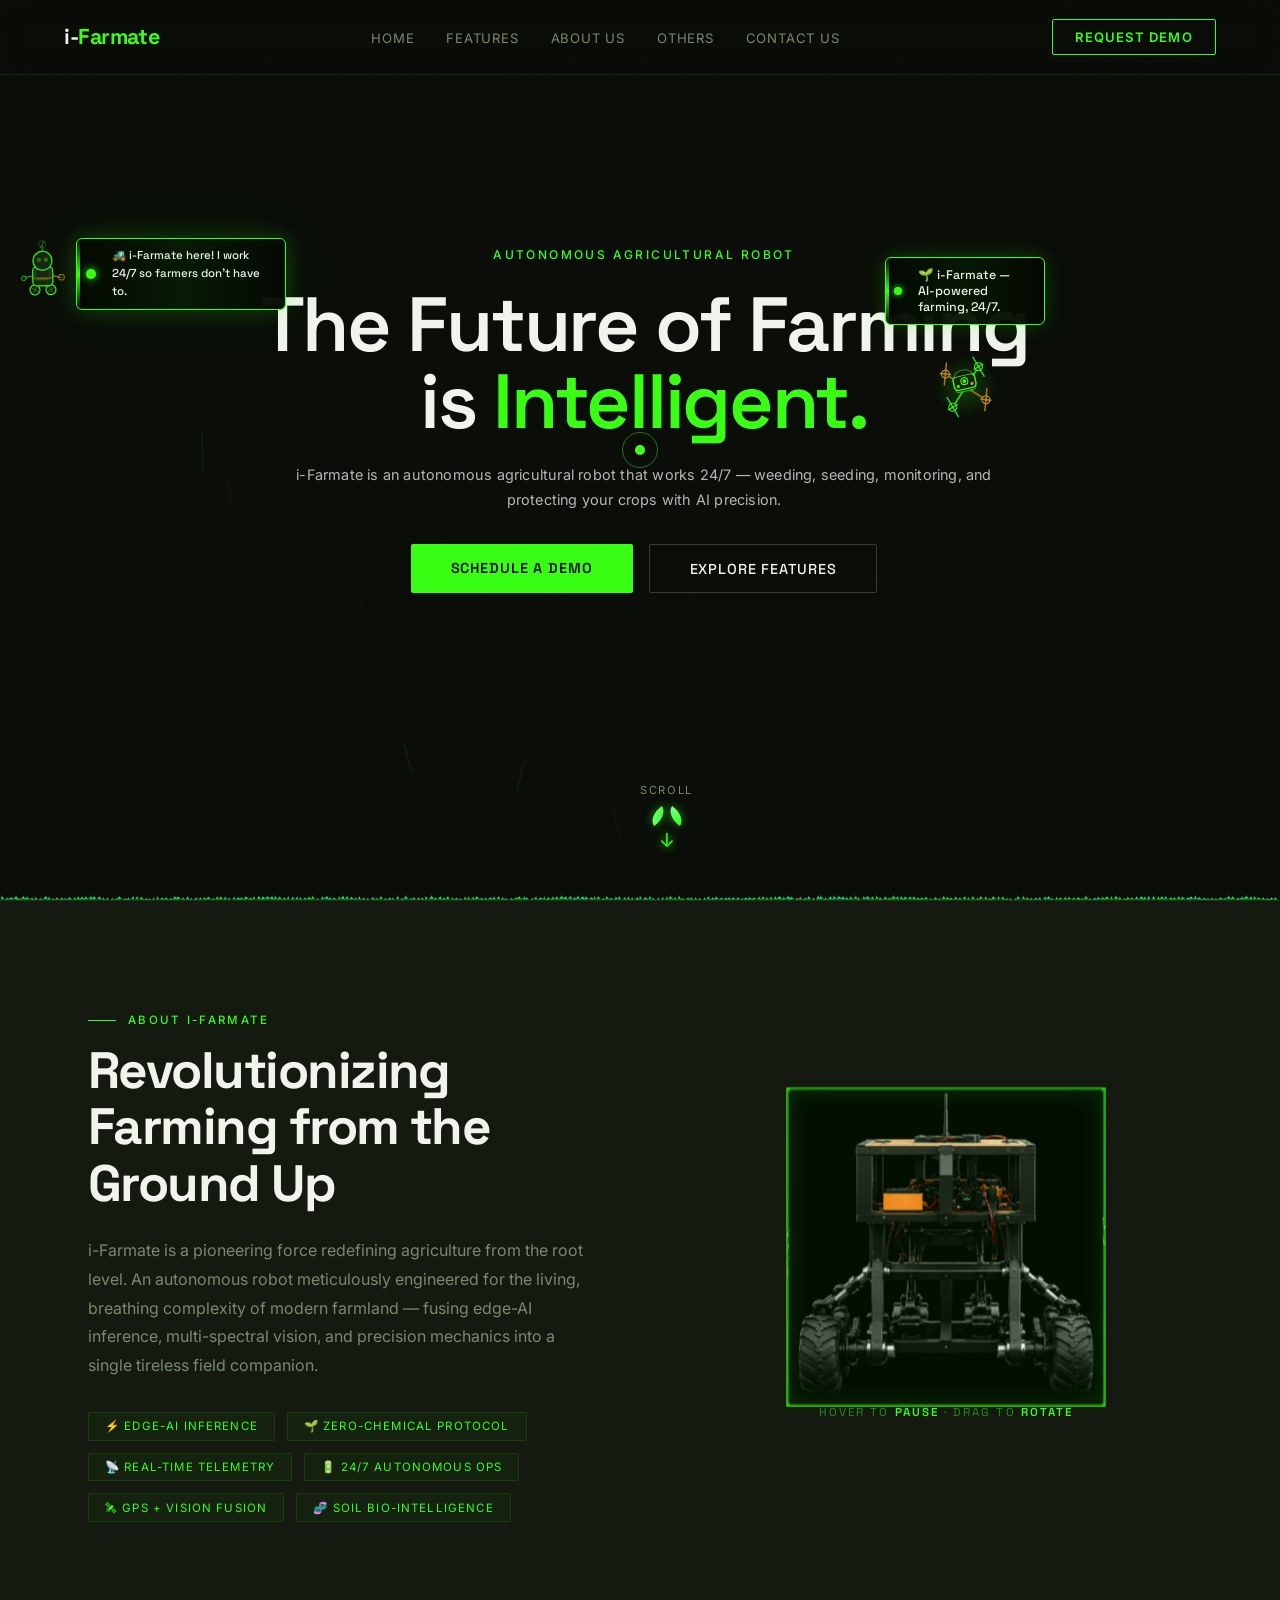
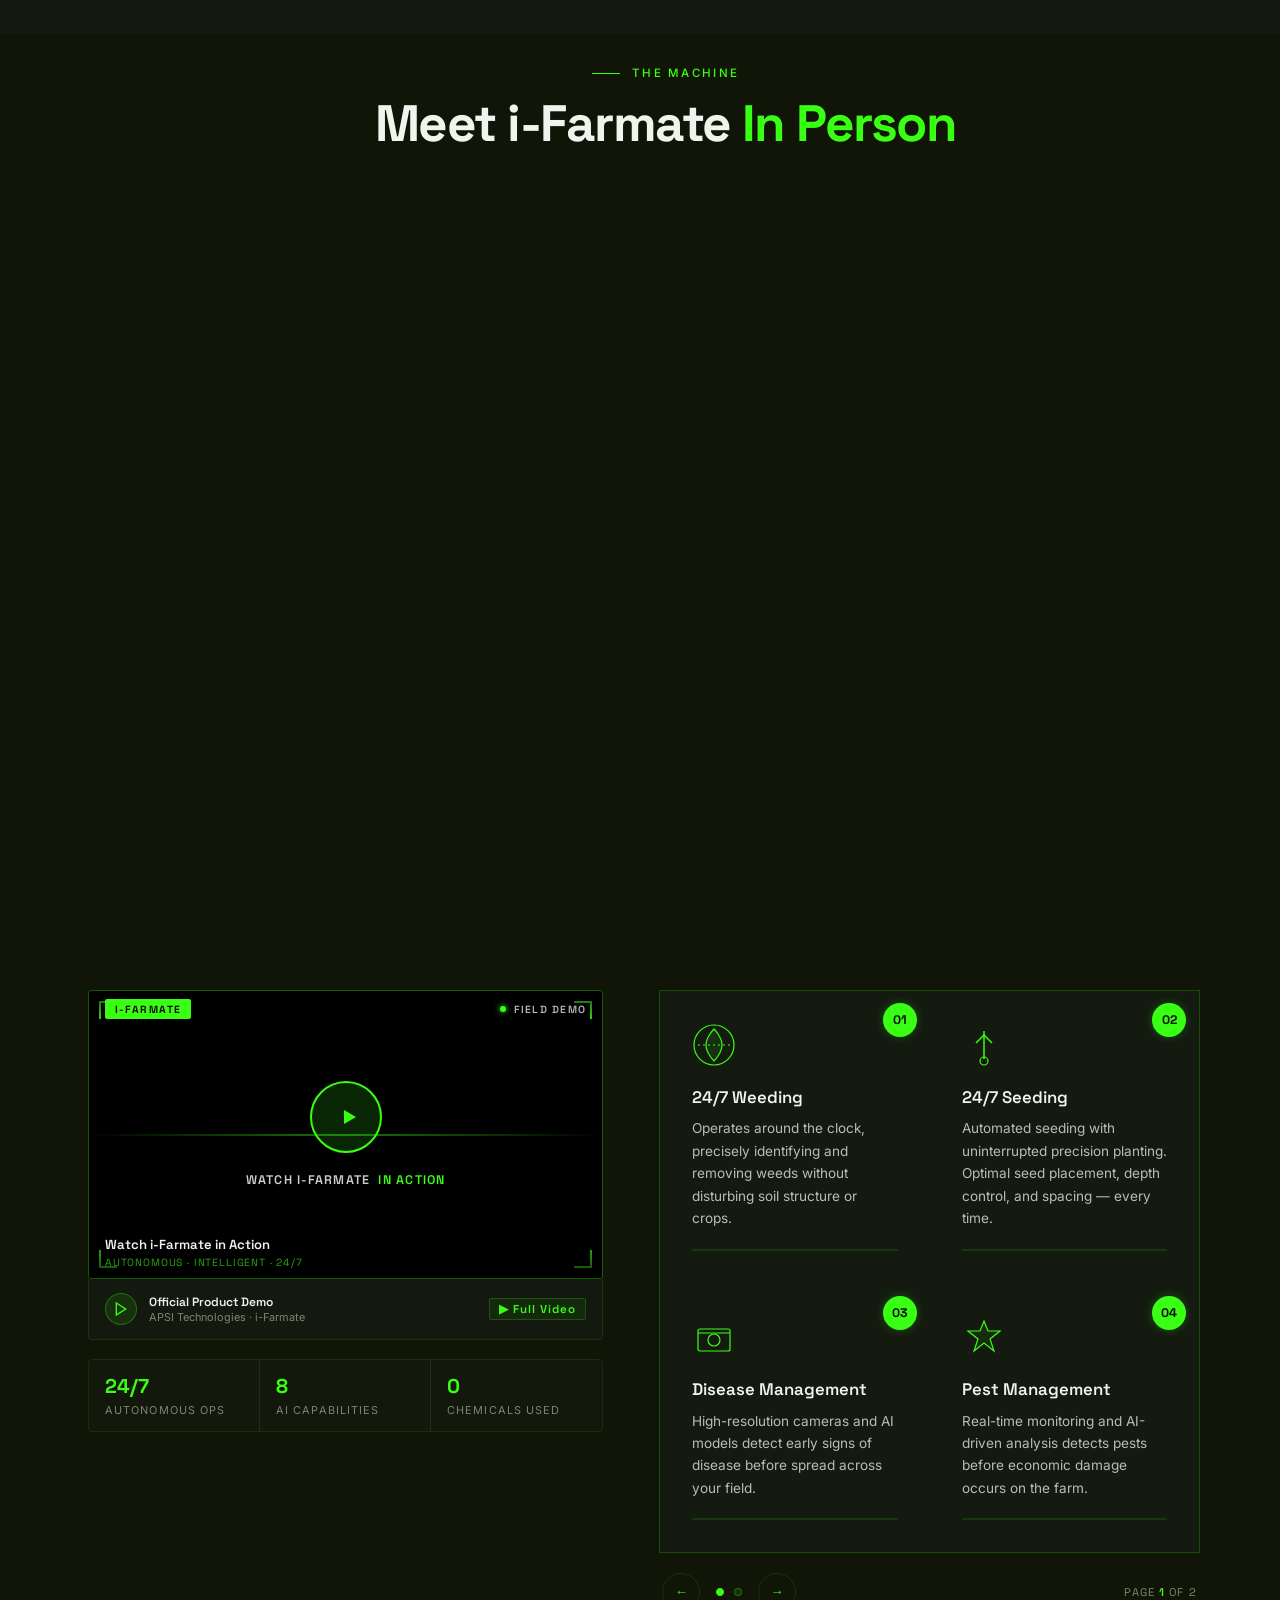
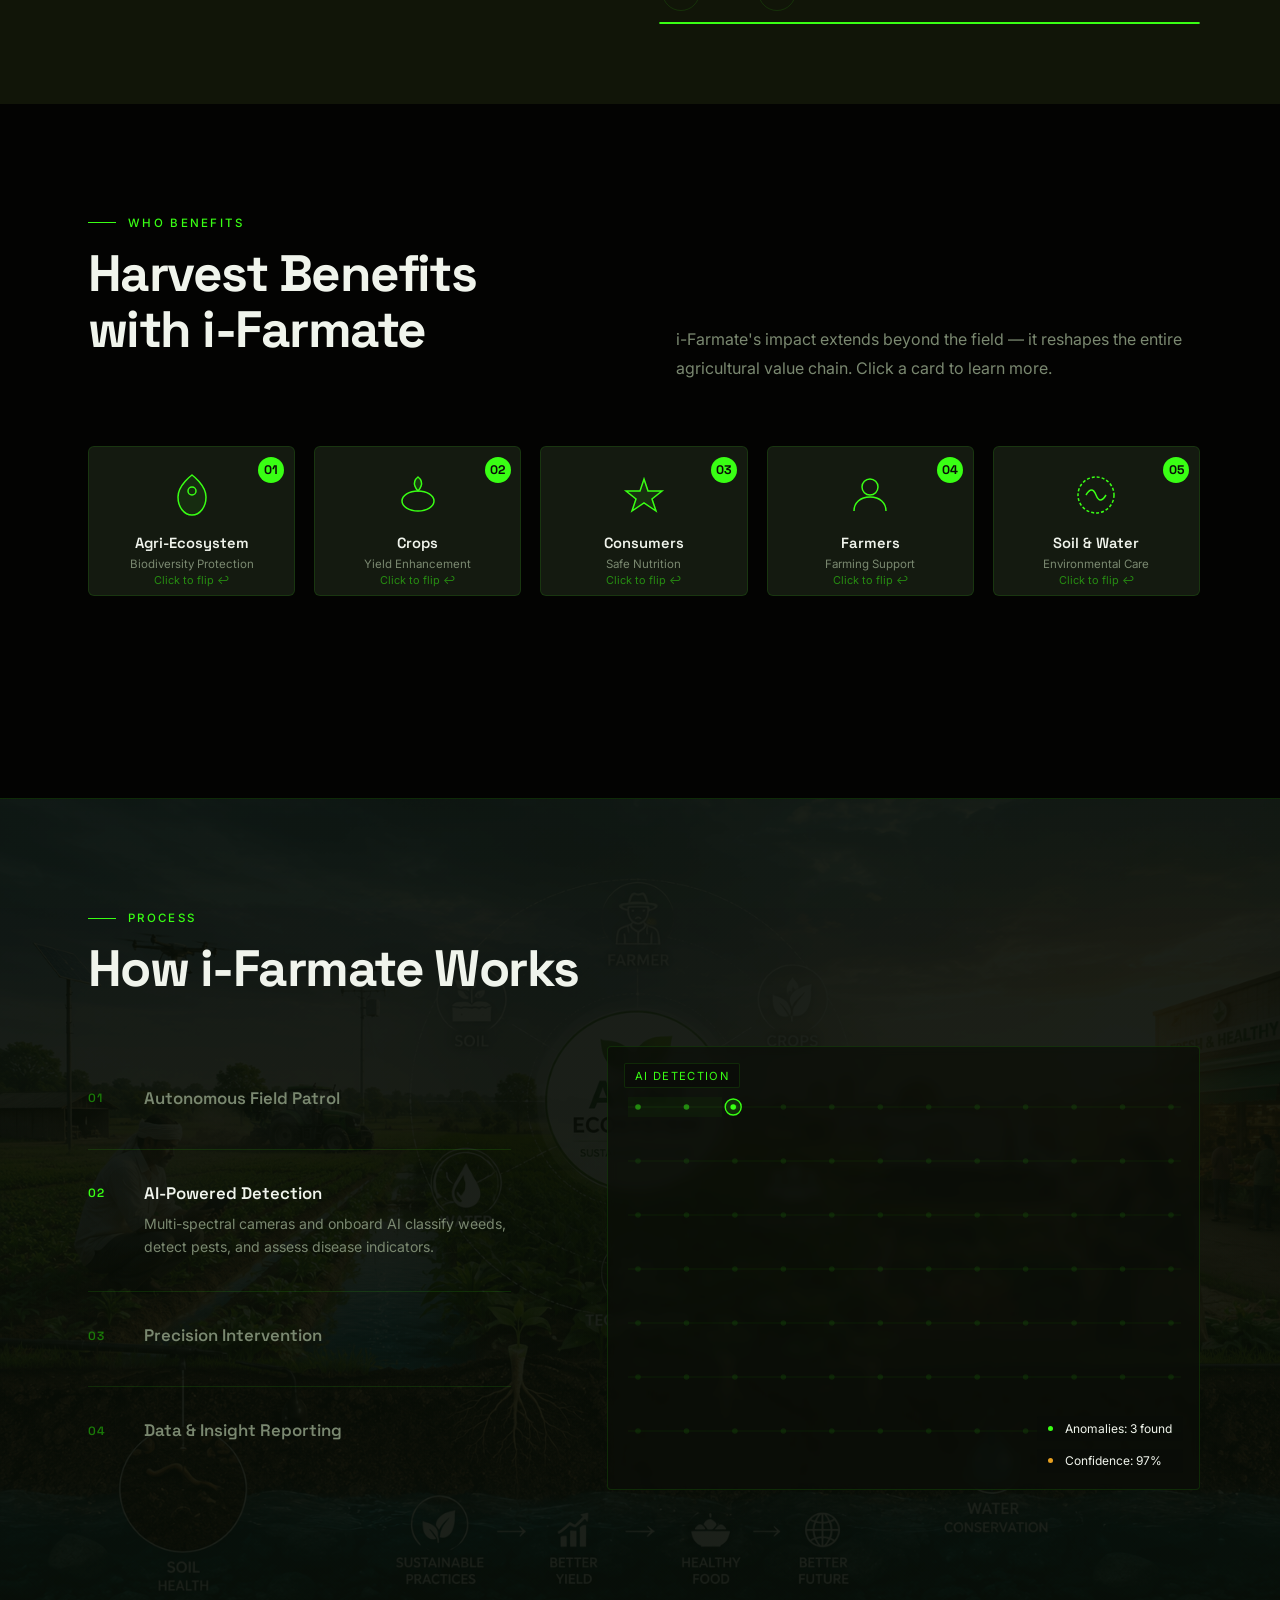
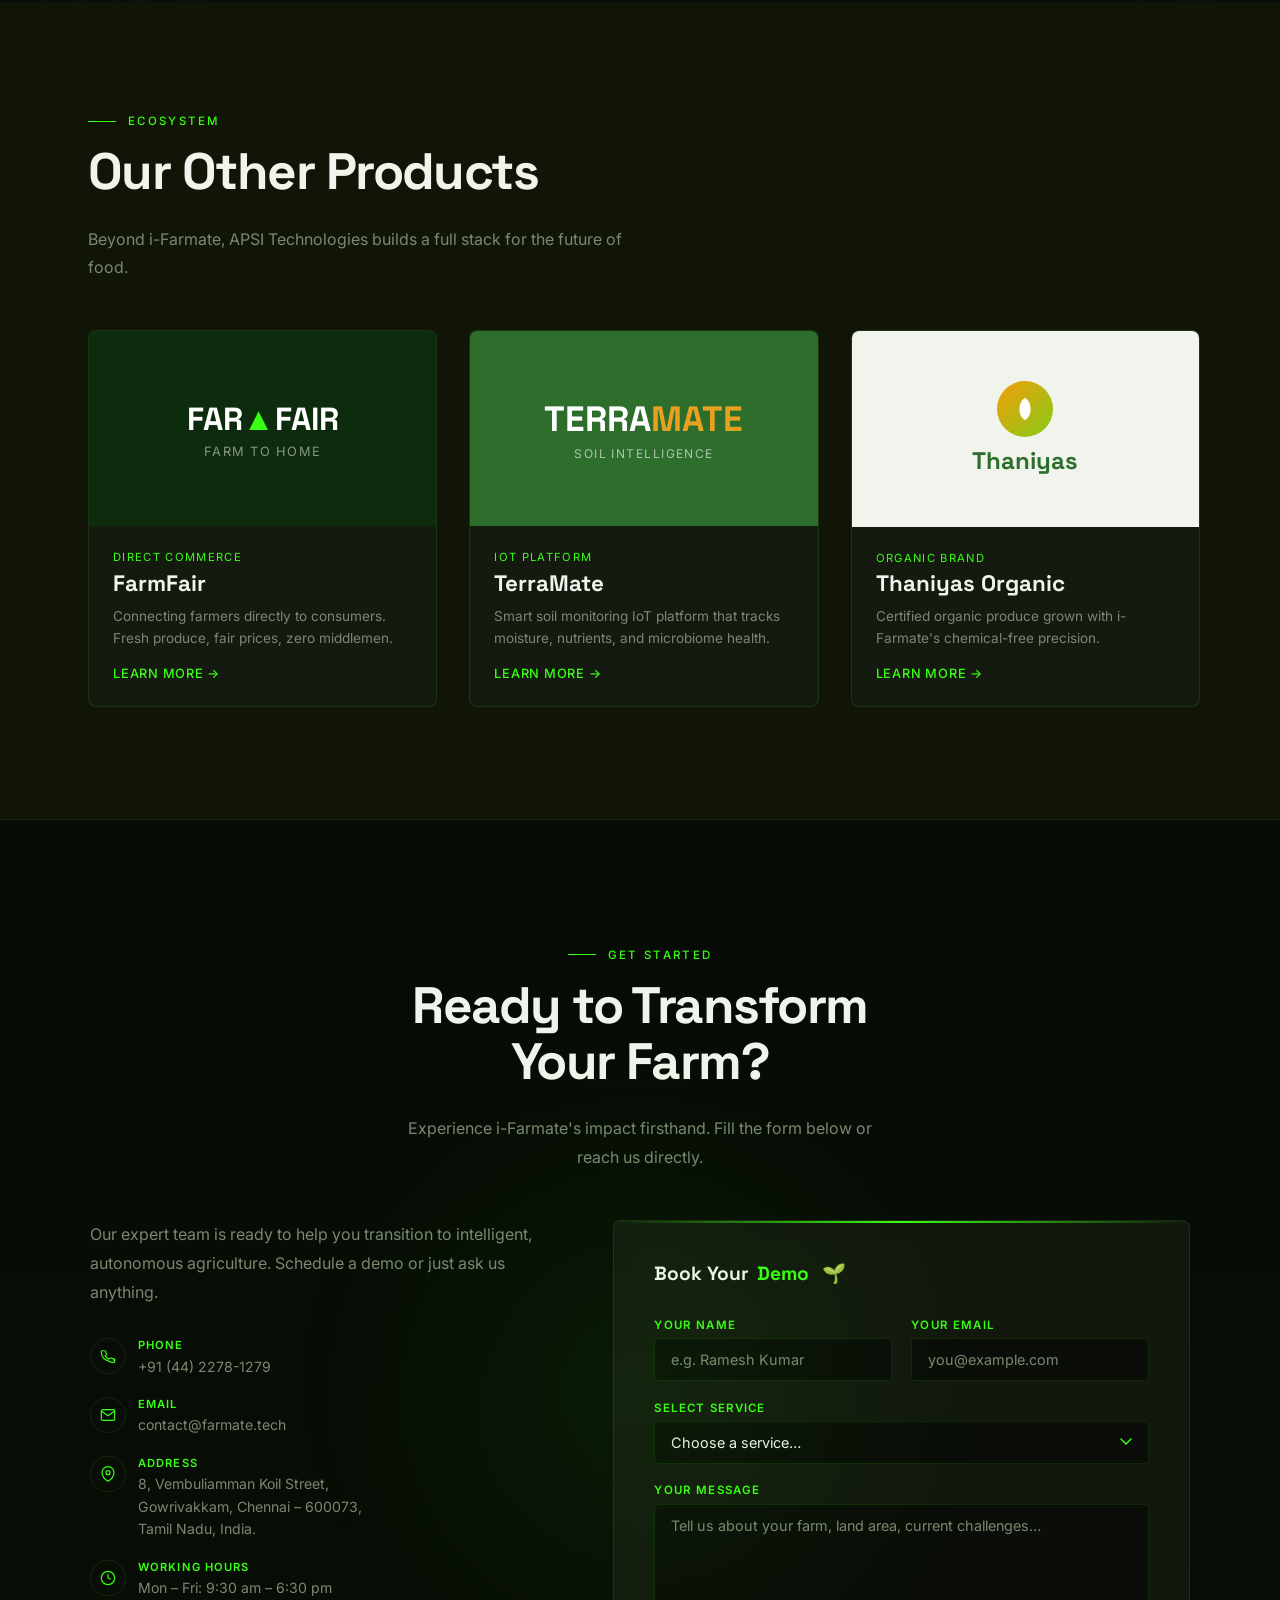
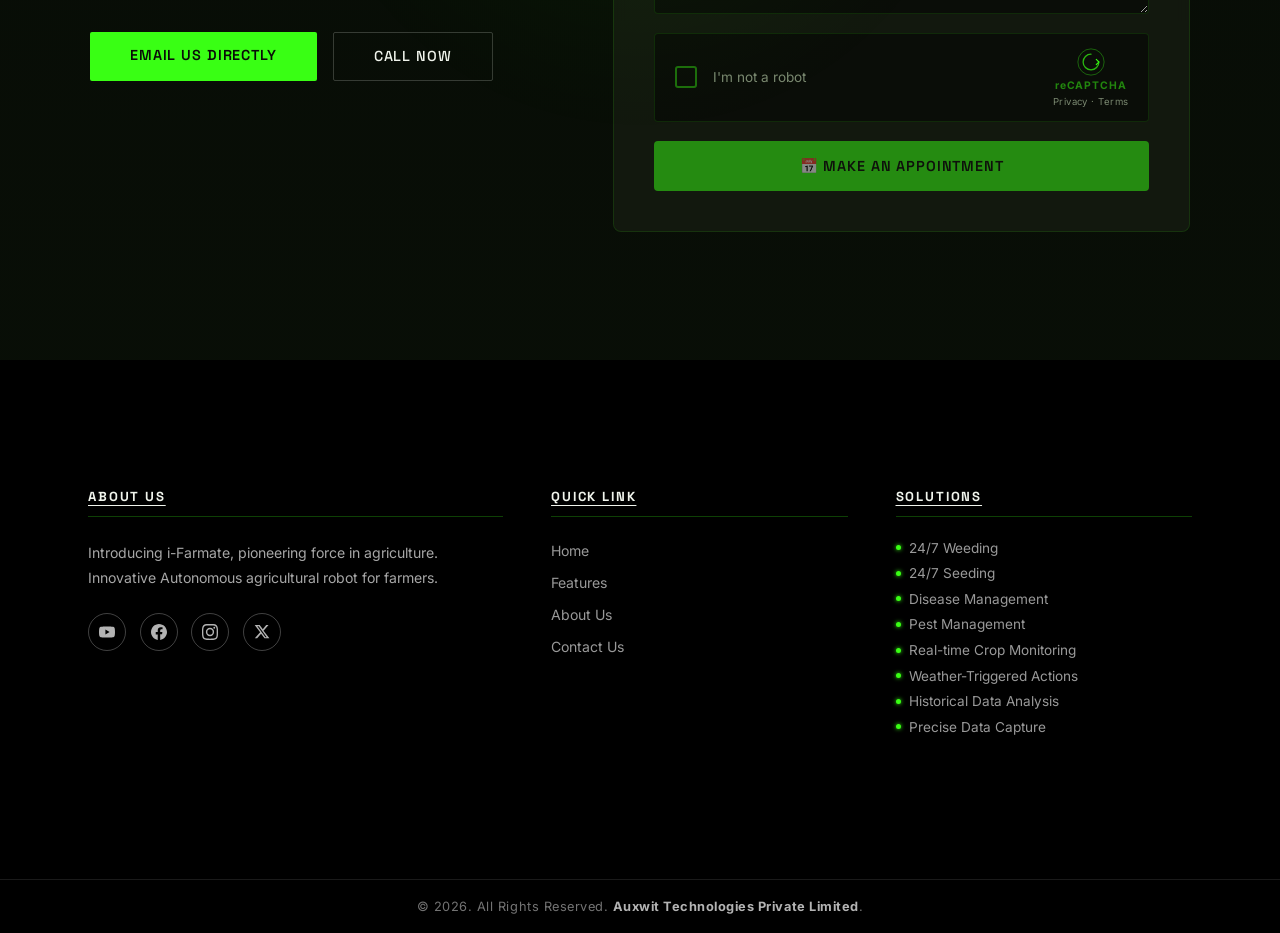
==== commit a8e7422b: "Updated i-famate" ====
--- a/i-farm_up.html
+++ b/i-farm_up.html
@@ -855,7 +855,7 @@
 
 <footer id="footer-section">
   <video id="footerVideo" autoplay muted playsinline style="position:absolute;inset:0;width:100%;height:100%;object-fit:cover;">
-    <source src="video/footerf1.mp4" type="video/mp4">
+    <source src="video/footer.mp4" type="video/mp4">
 </video>
   <div class="footer-video-overlay"></div>
   <div class="footer-main">
@@ -1366,8 +1366,8 @@
 const footerVideo = document.getElementById('footerVideo');
 
 const videos = [
-    'video/footerf1.mp4',
-    'video/footerf2.mp4'
+    'video/footerf.mp4',
+    'video/footerf.mp4'
 ];
 
 let current = 0;
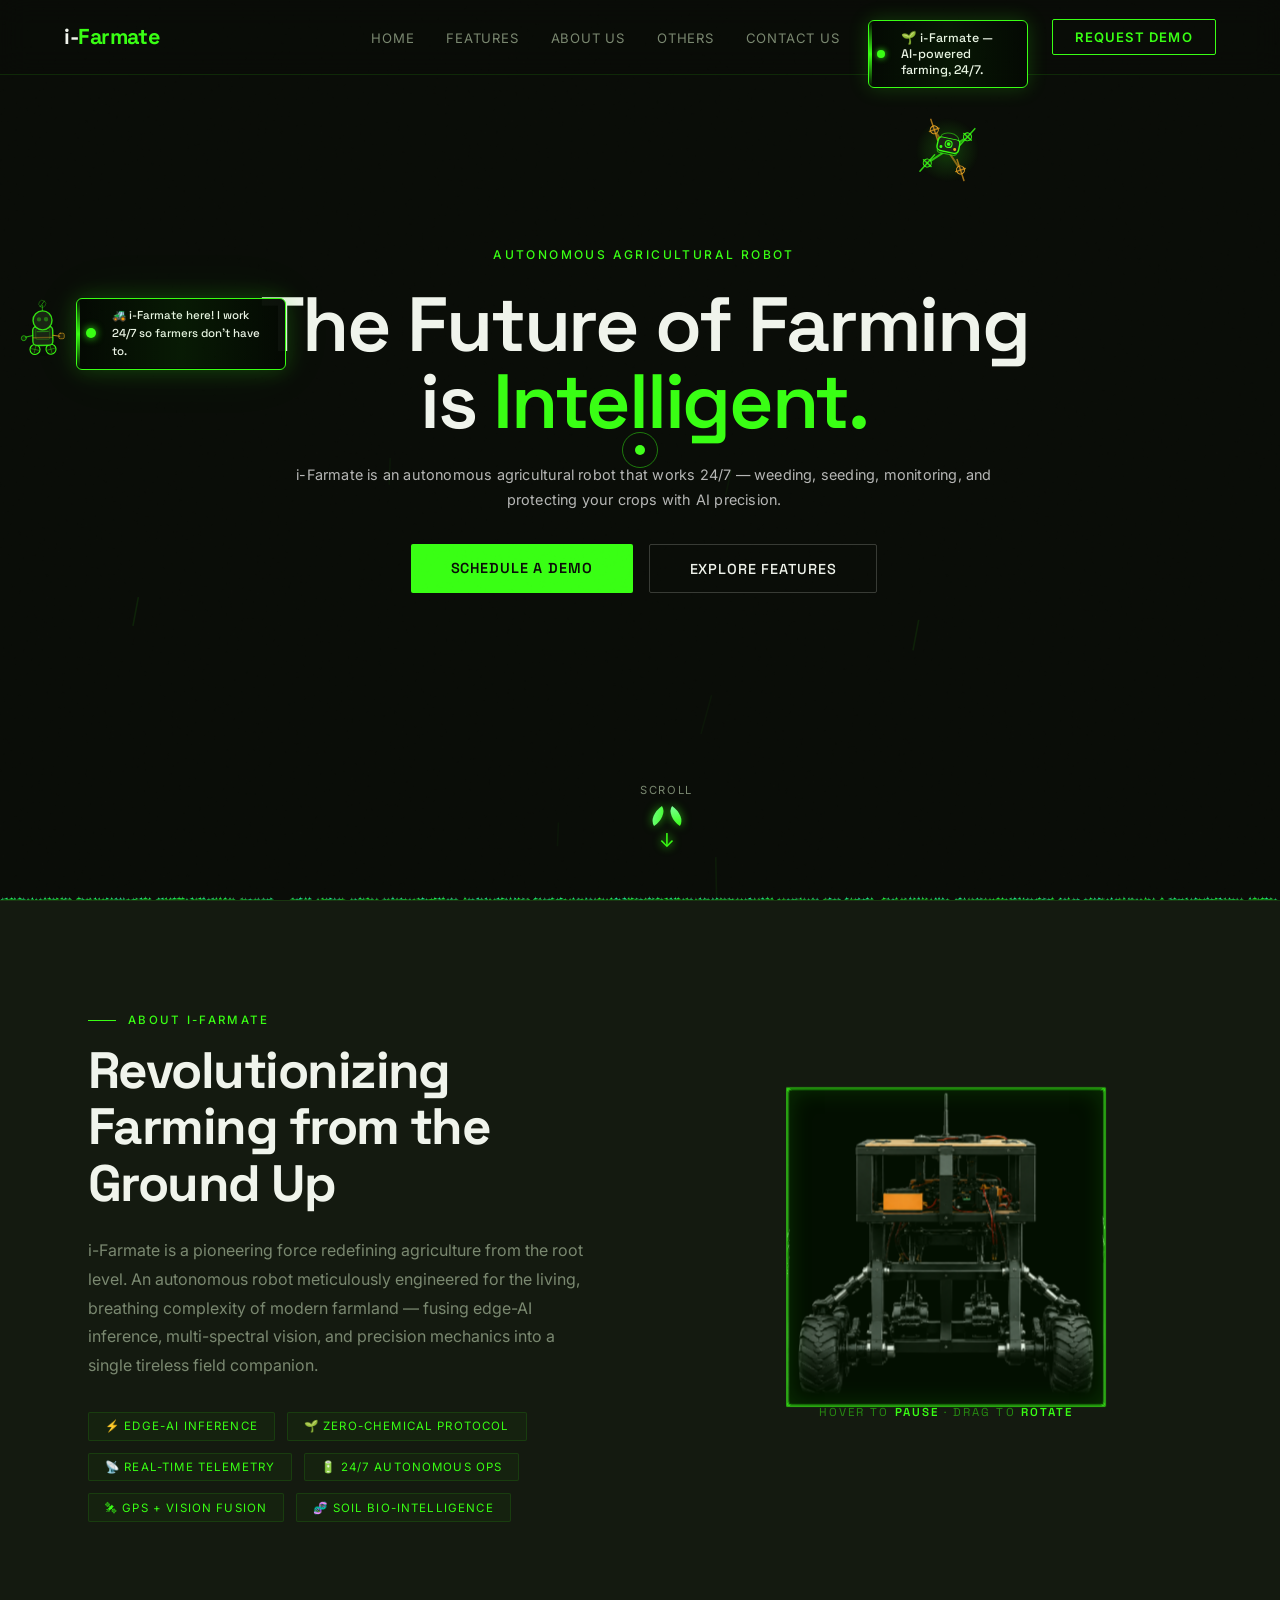
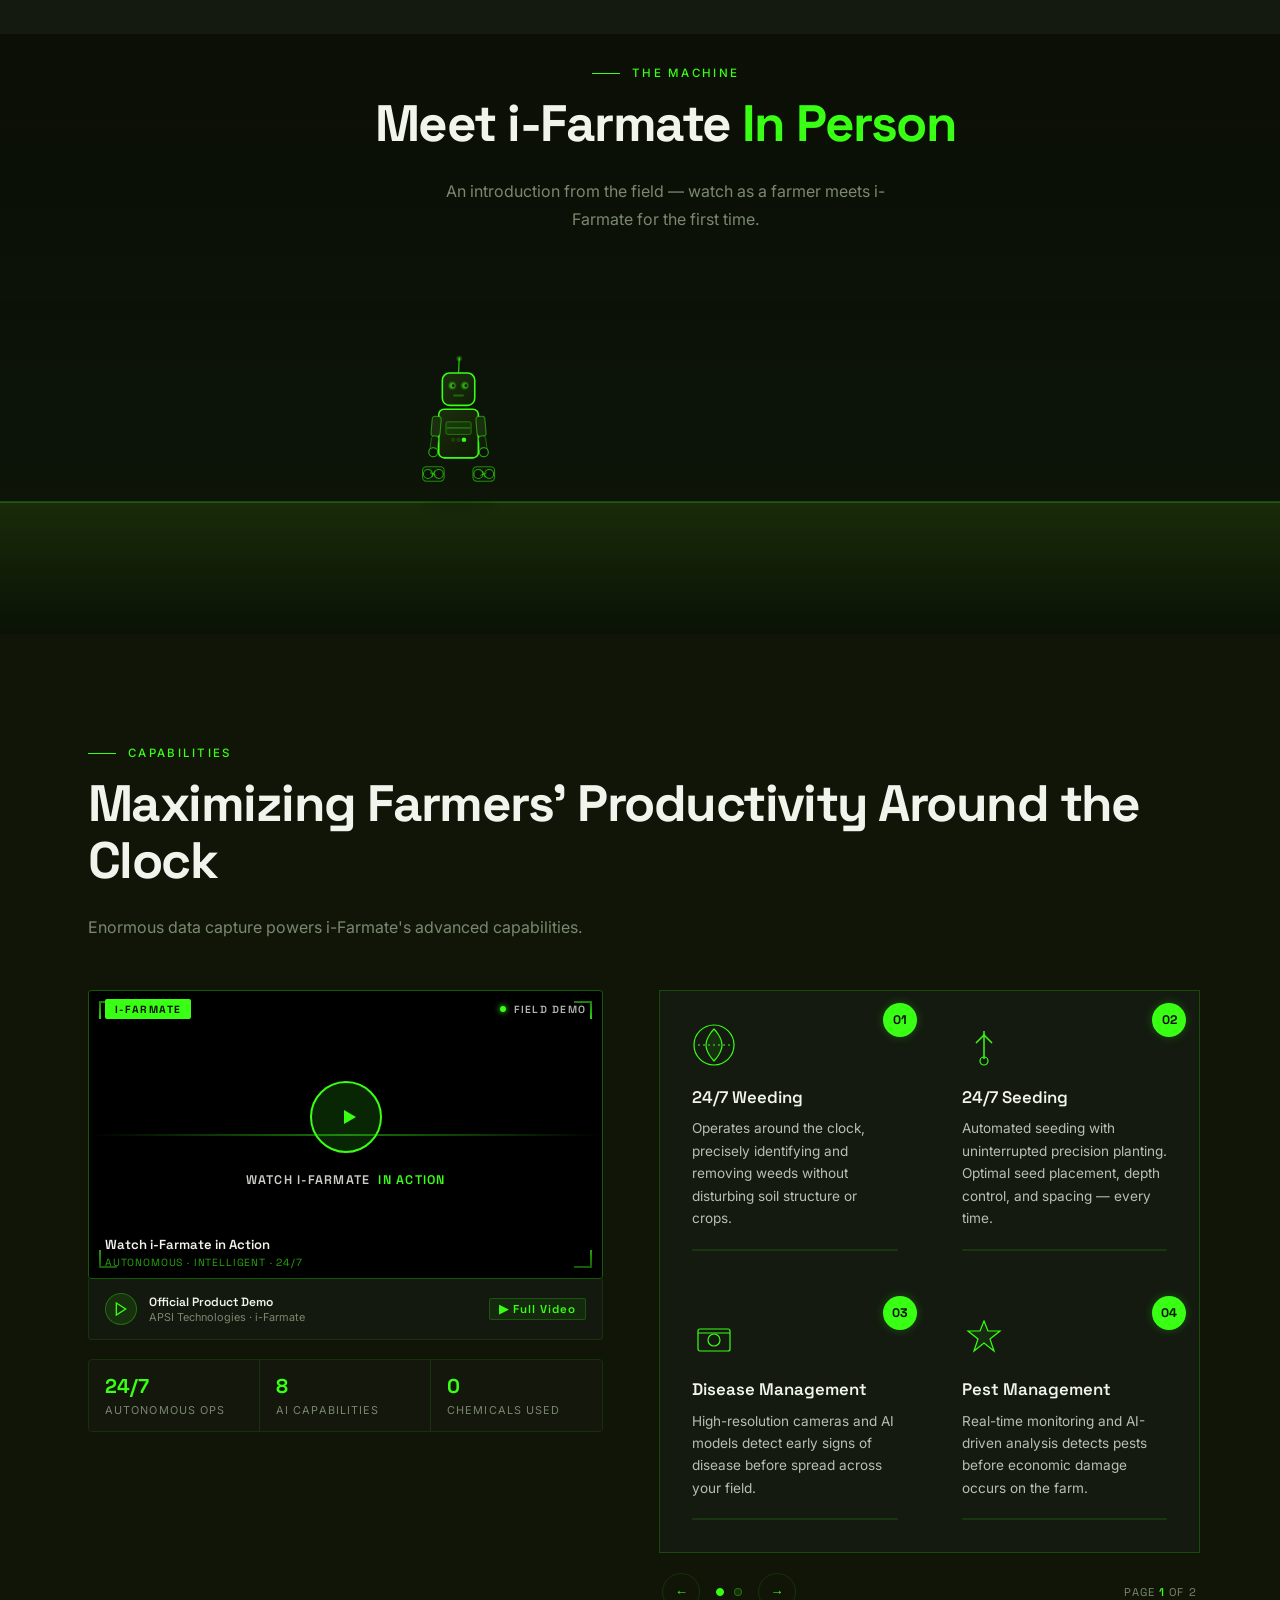
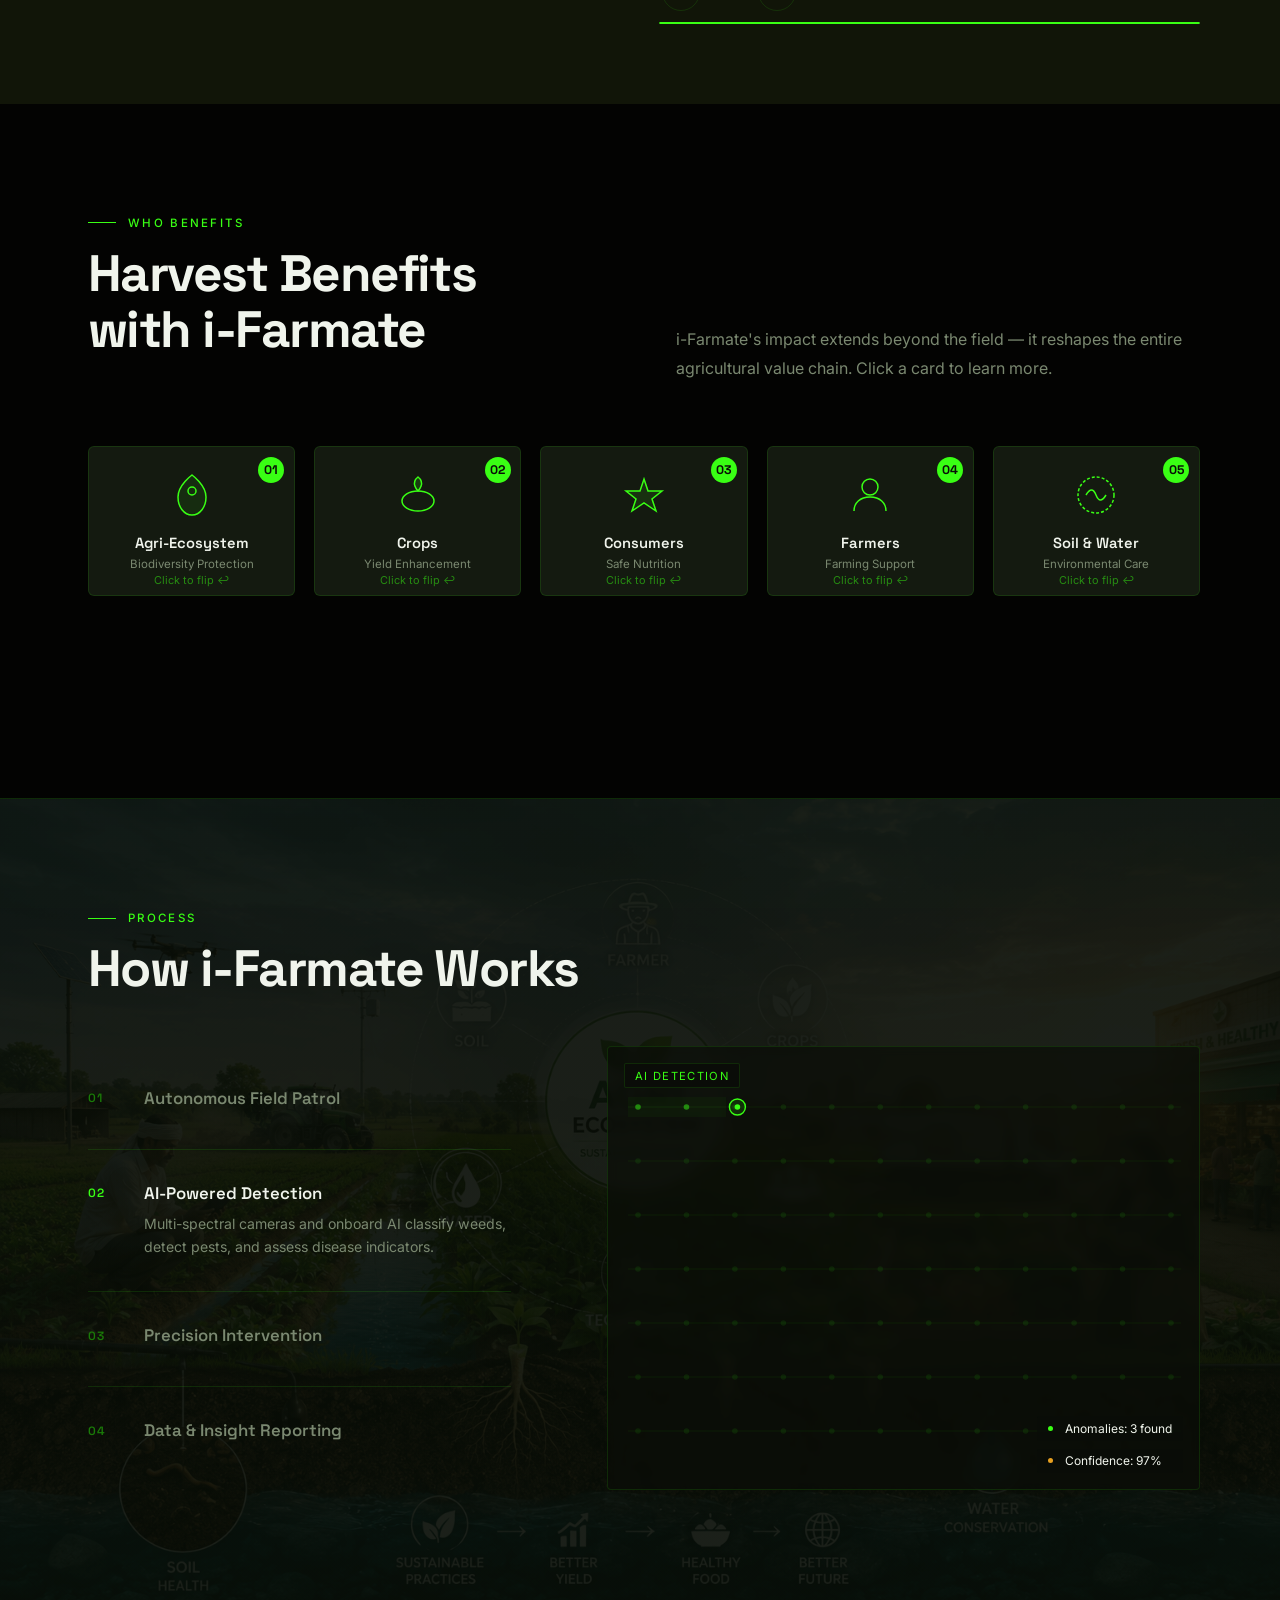
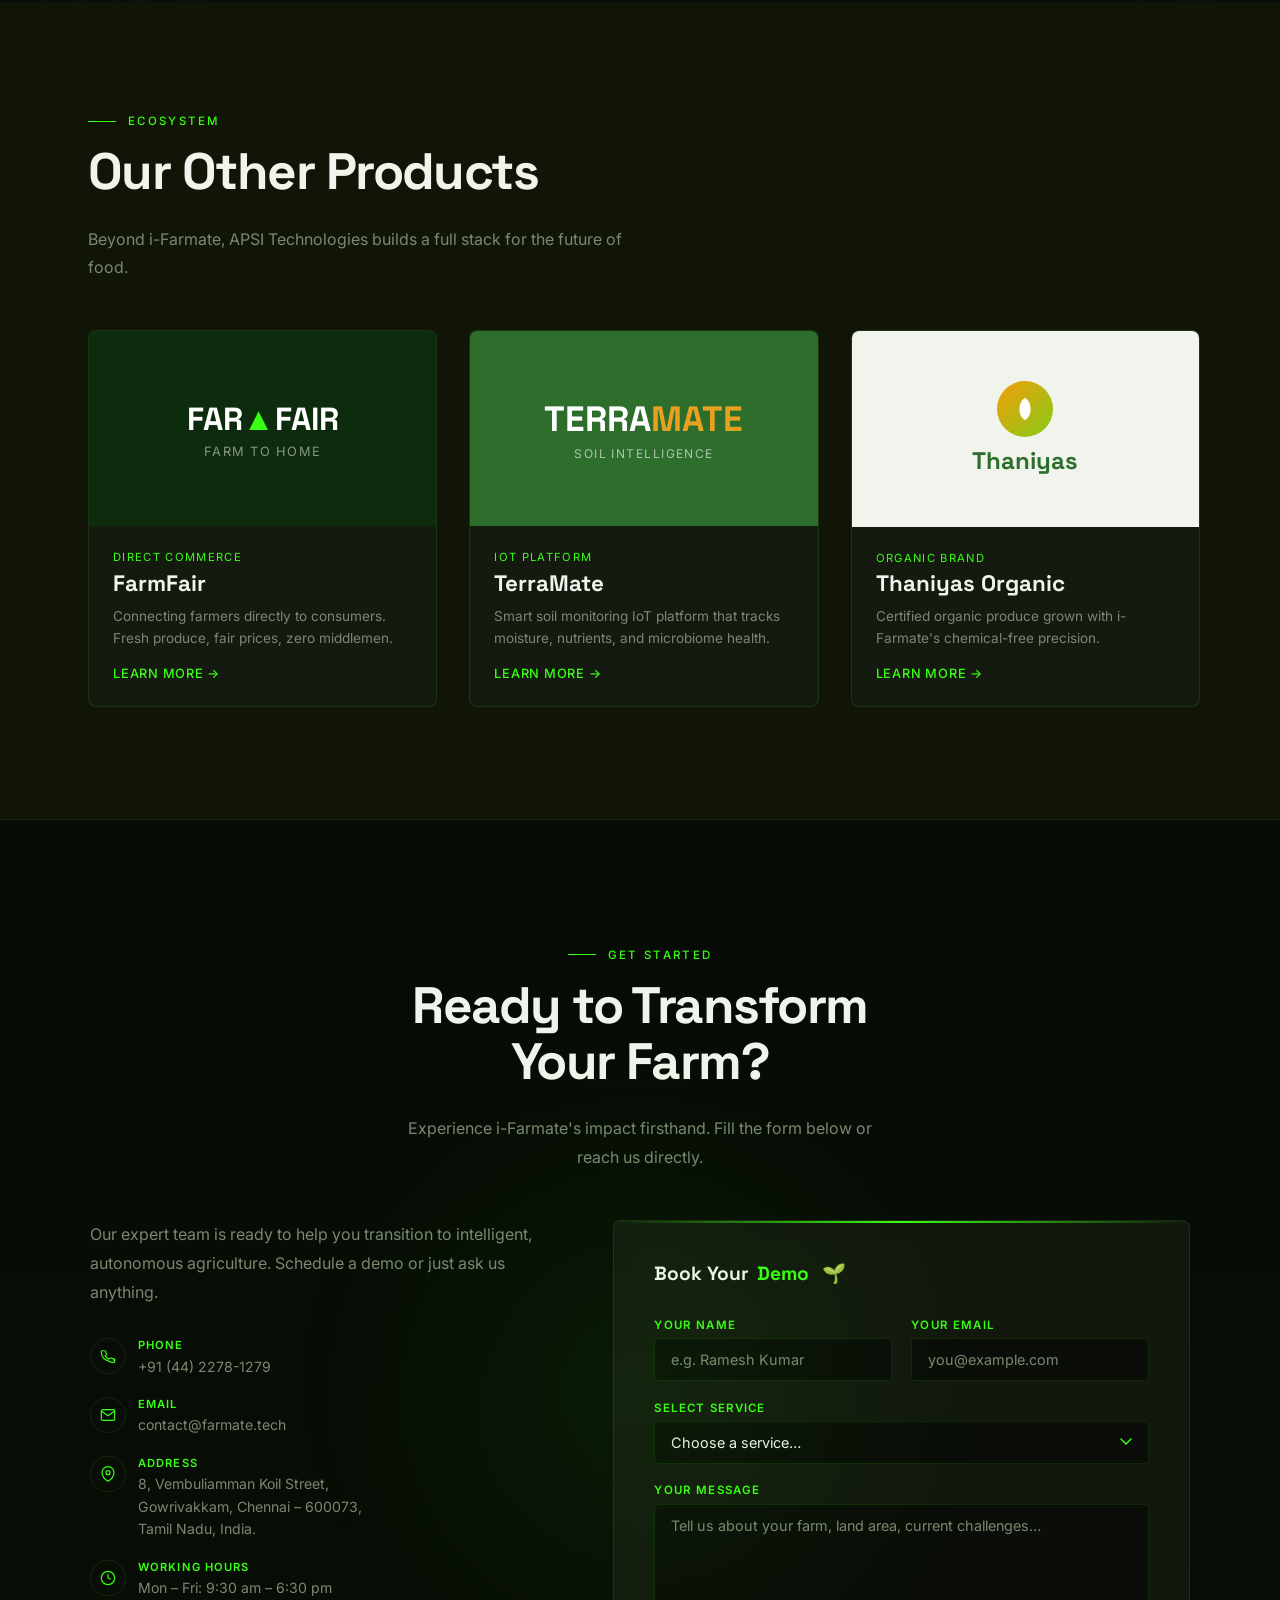
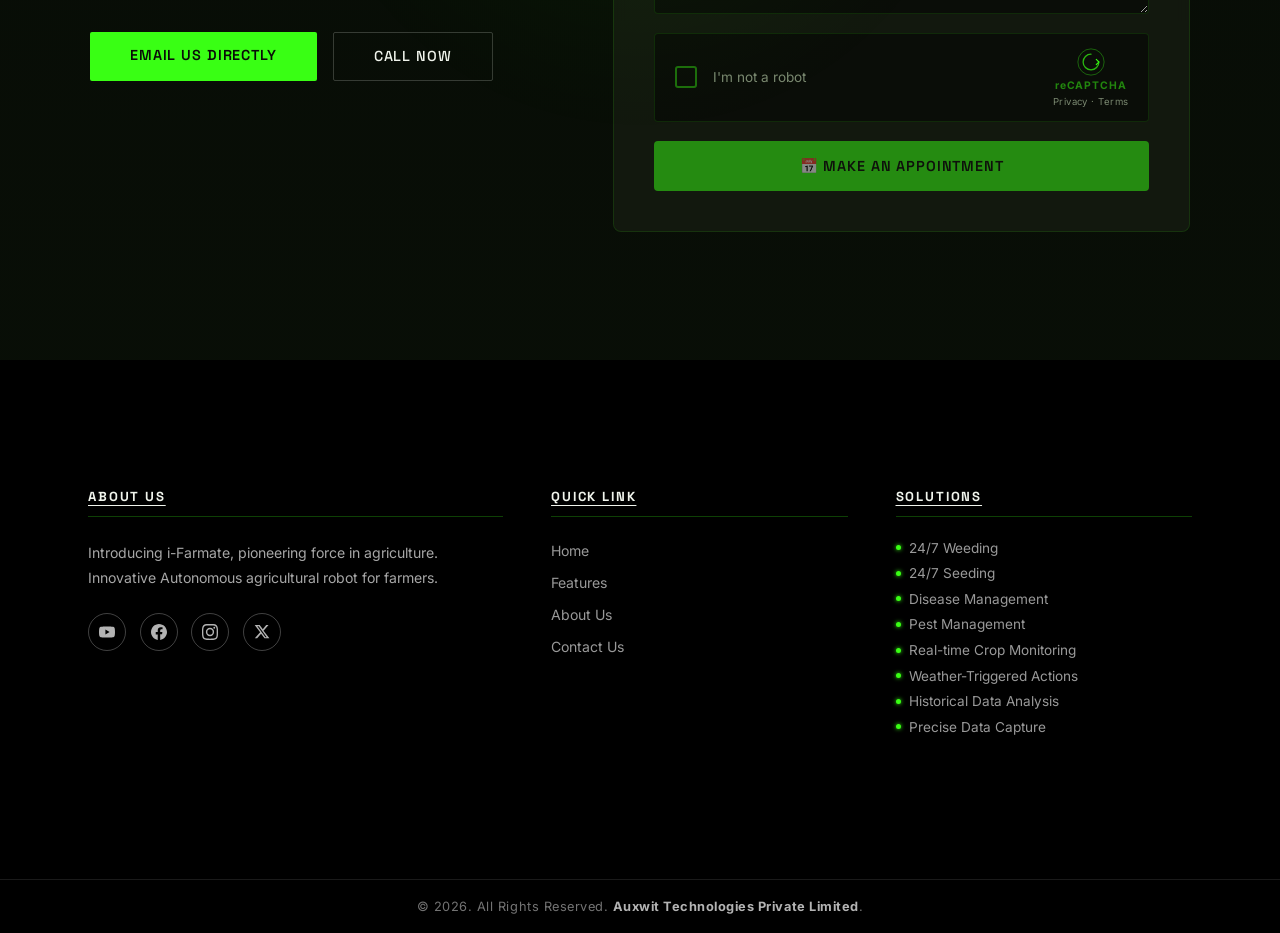
==== commit f380a161: "Updated i-farmate" ====
--- a/i-farm_up.html
+++ b/i-farm_up.html
@@ -1366,8 +1366,8 @@
 const footerVideo = document.getElementById('footerVideo');
 
 const videos = [
-    'video/footerf.mp4',
-    'video/footerf.mp4'
+    'video/.mp4',
+    'video/.mp4'
 ];
 
 let current = 0;
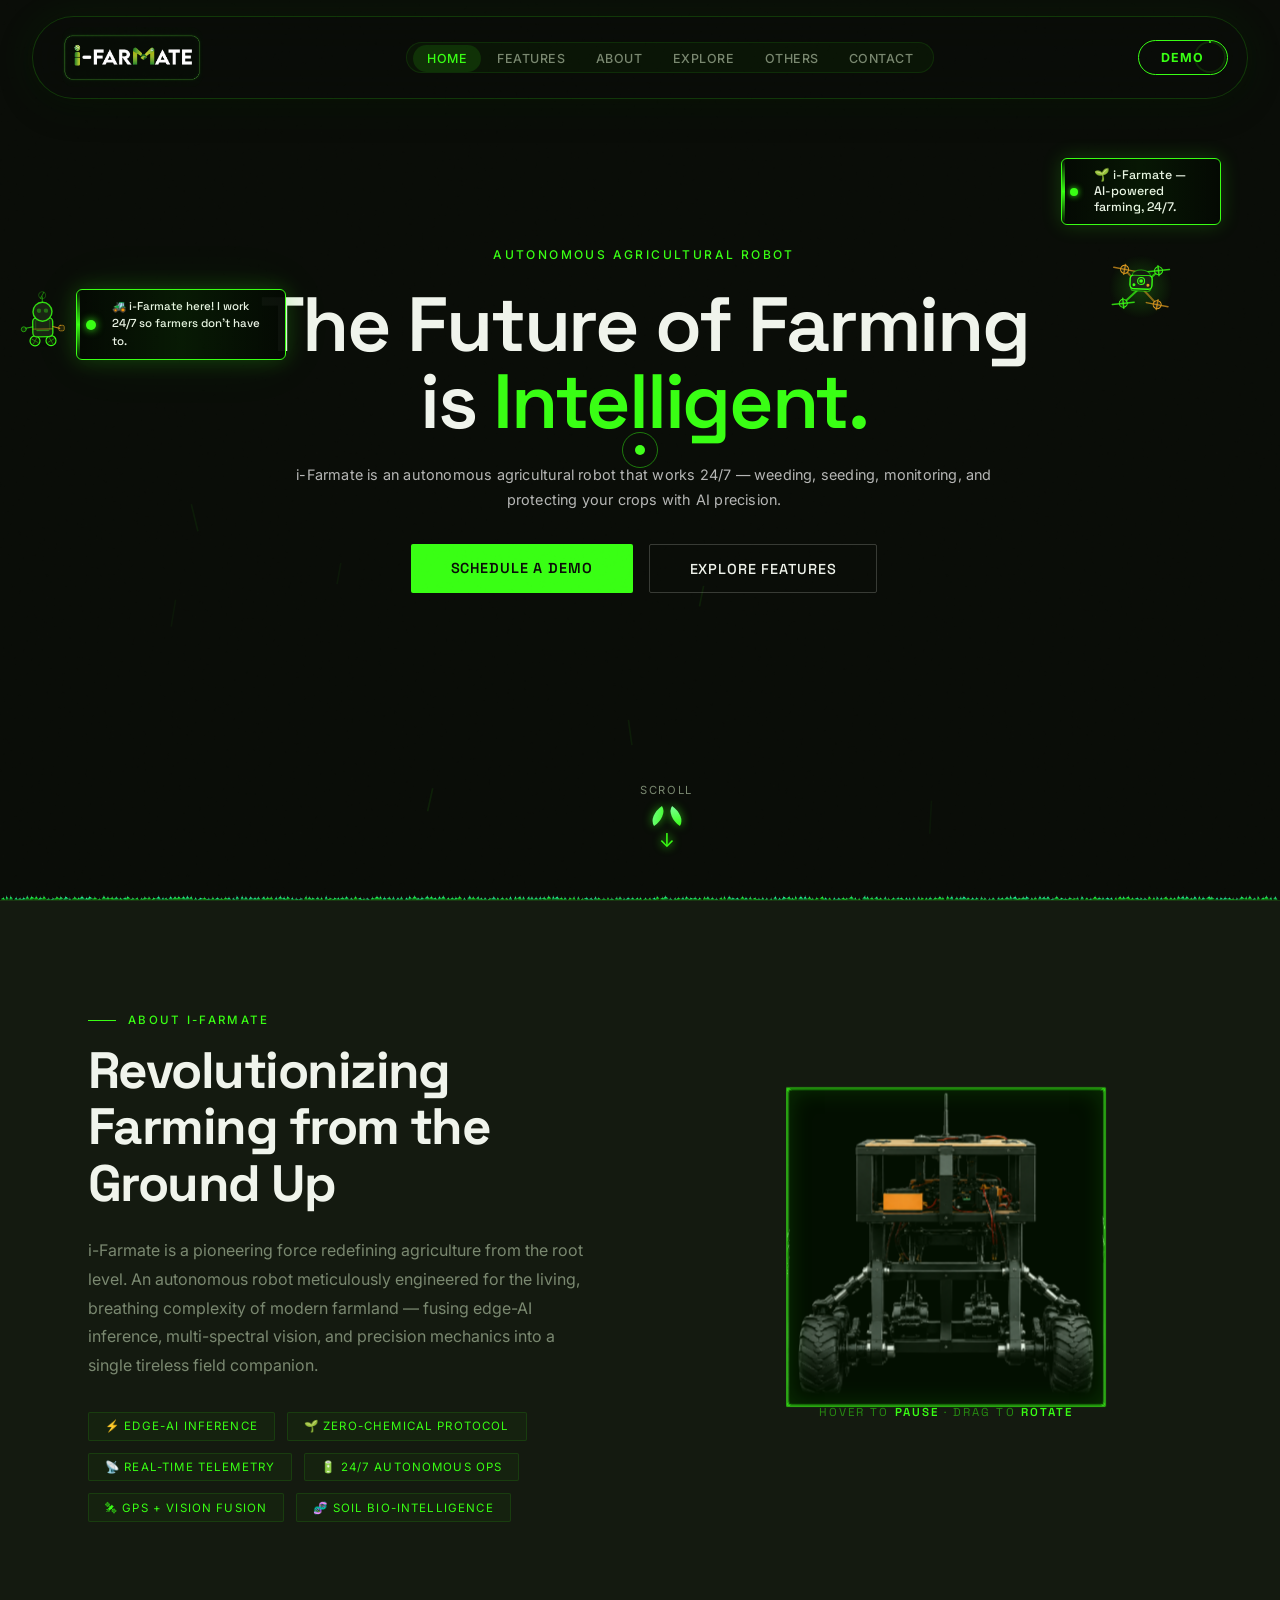
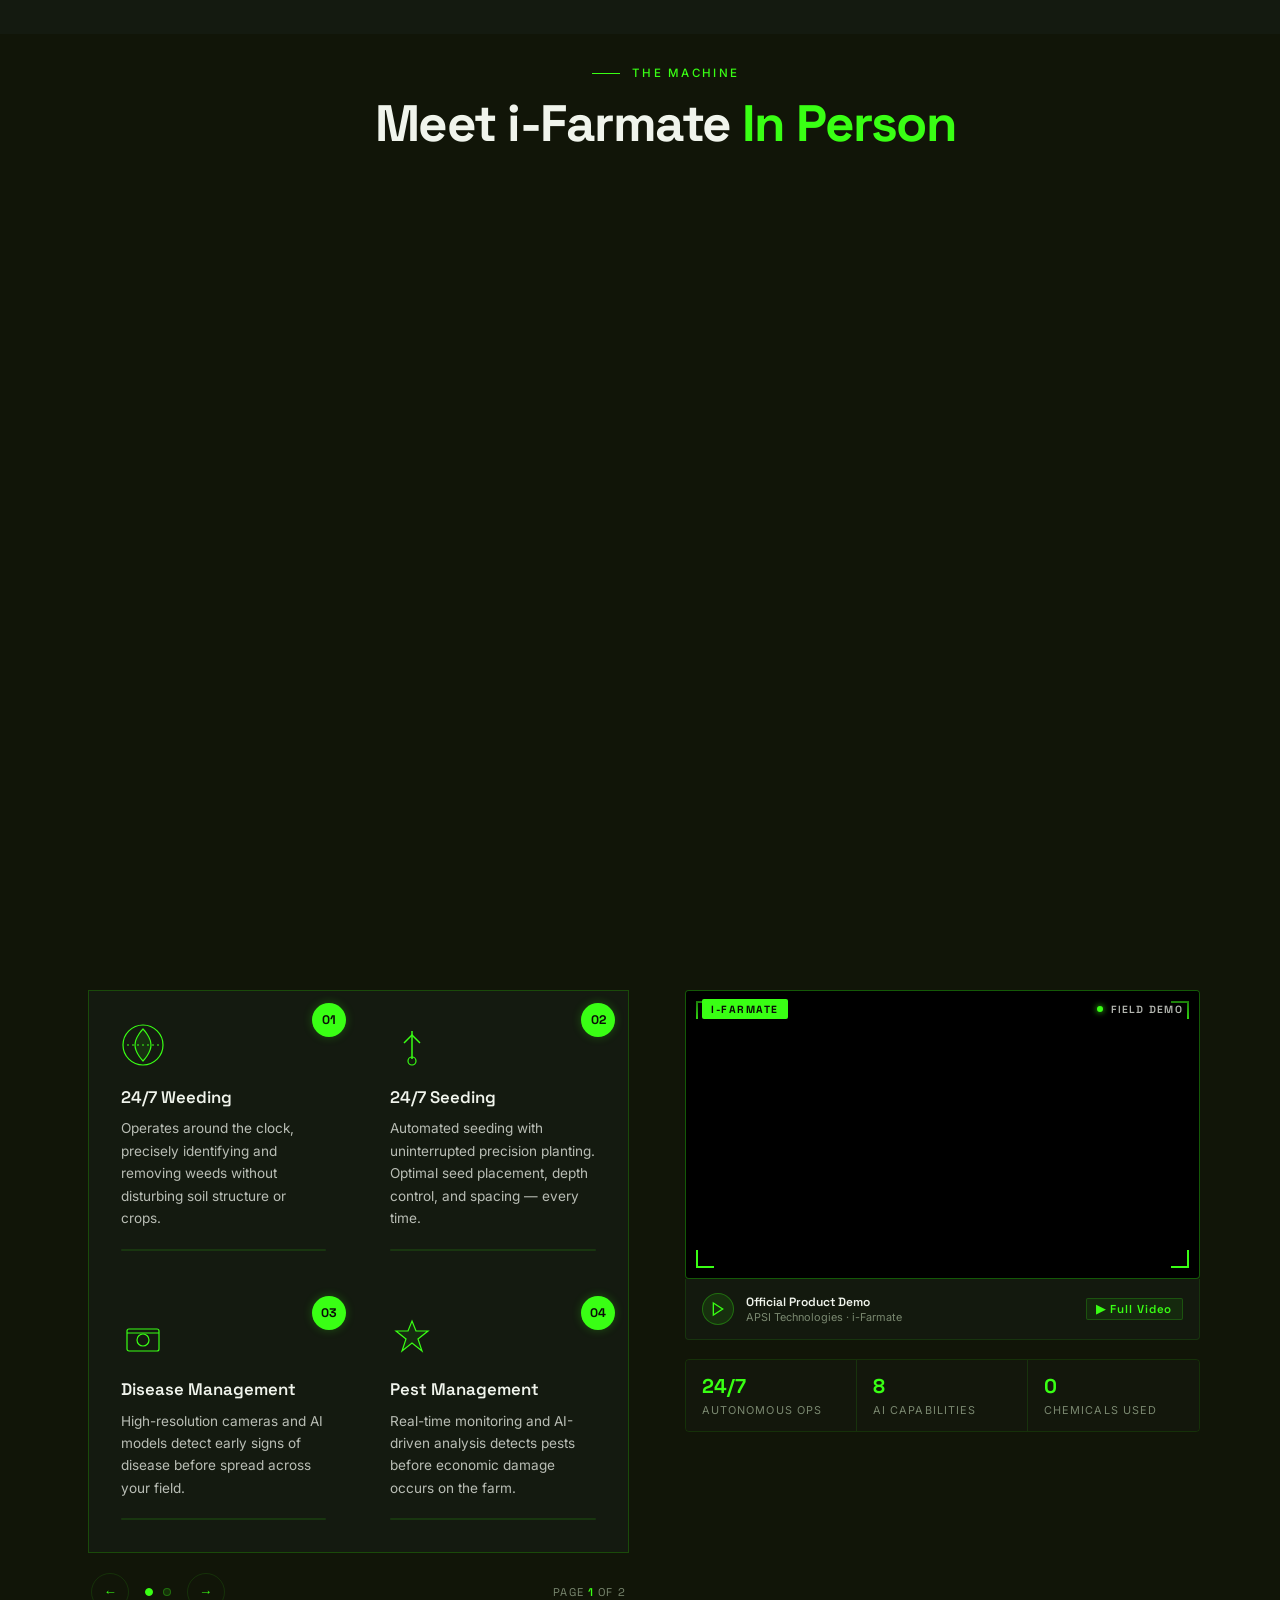
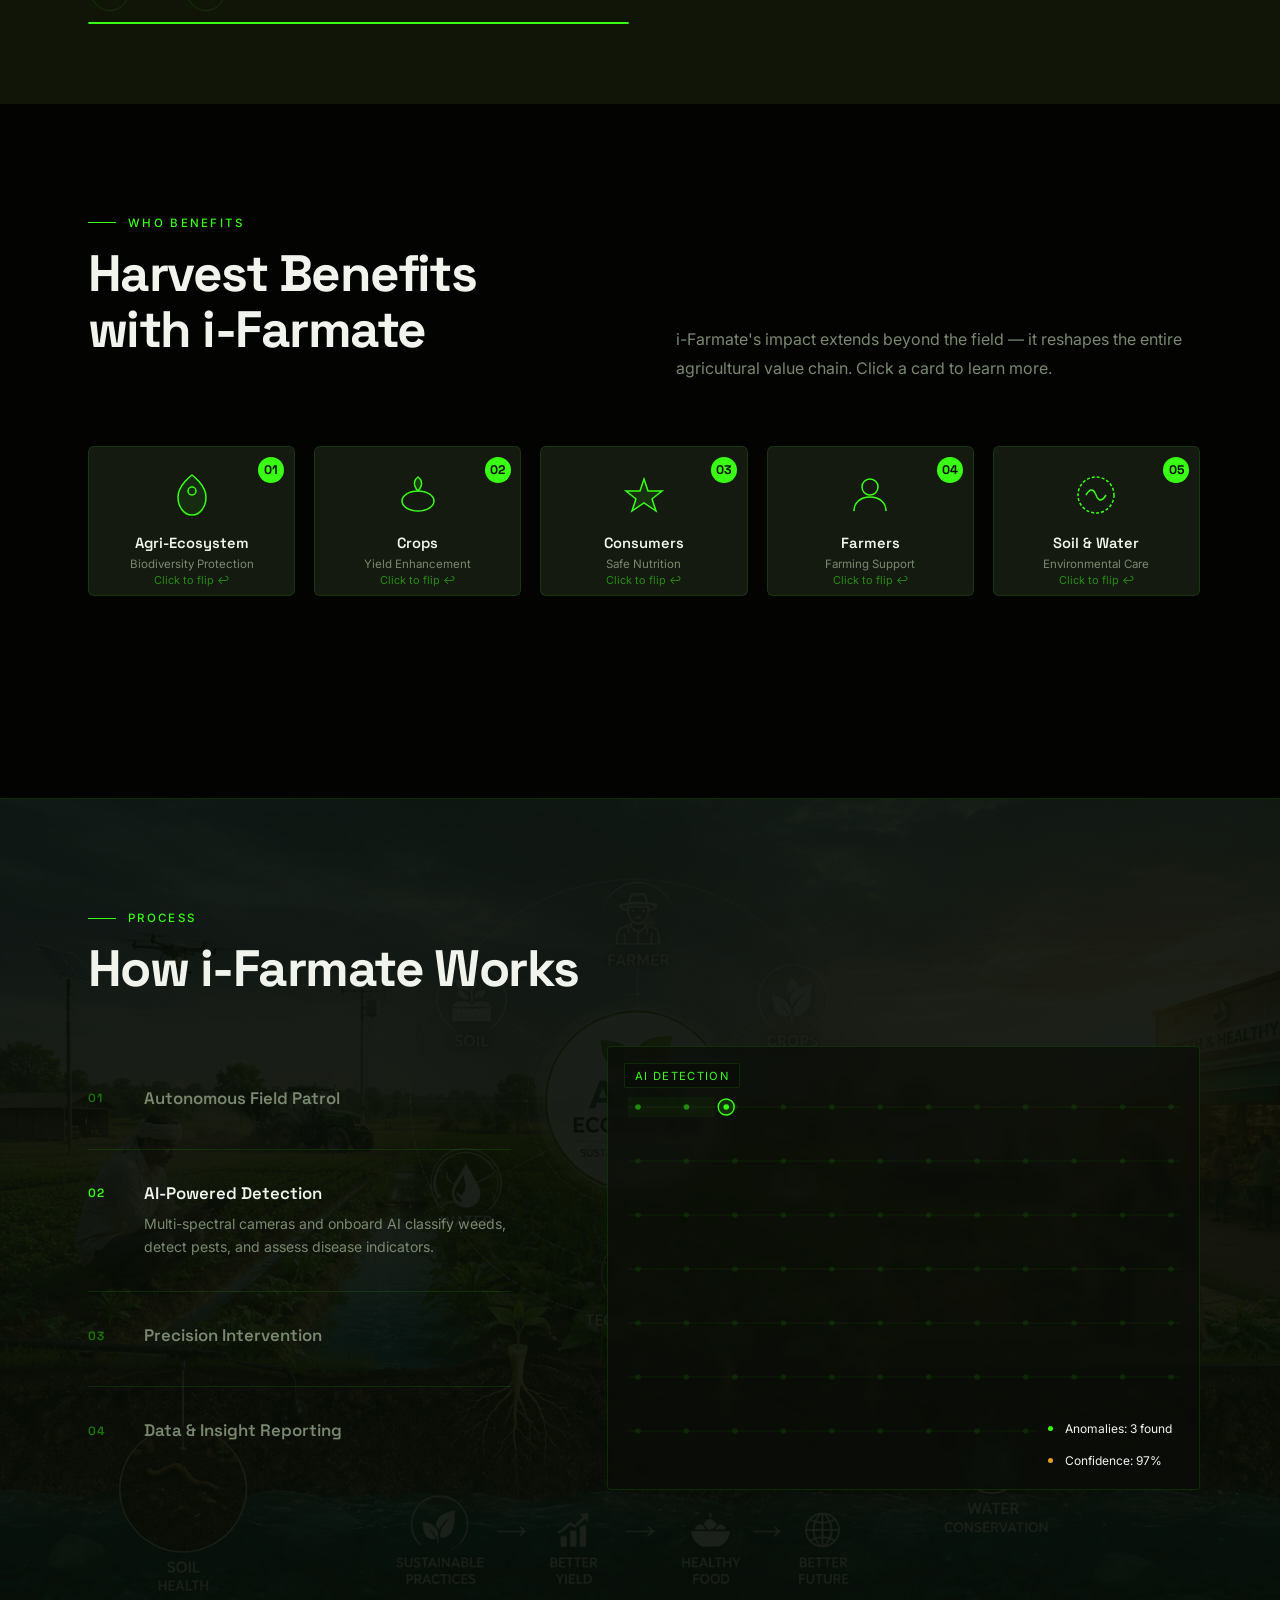
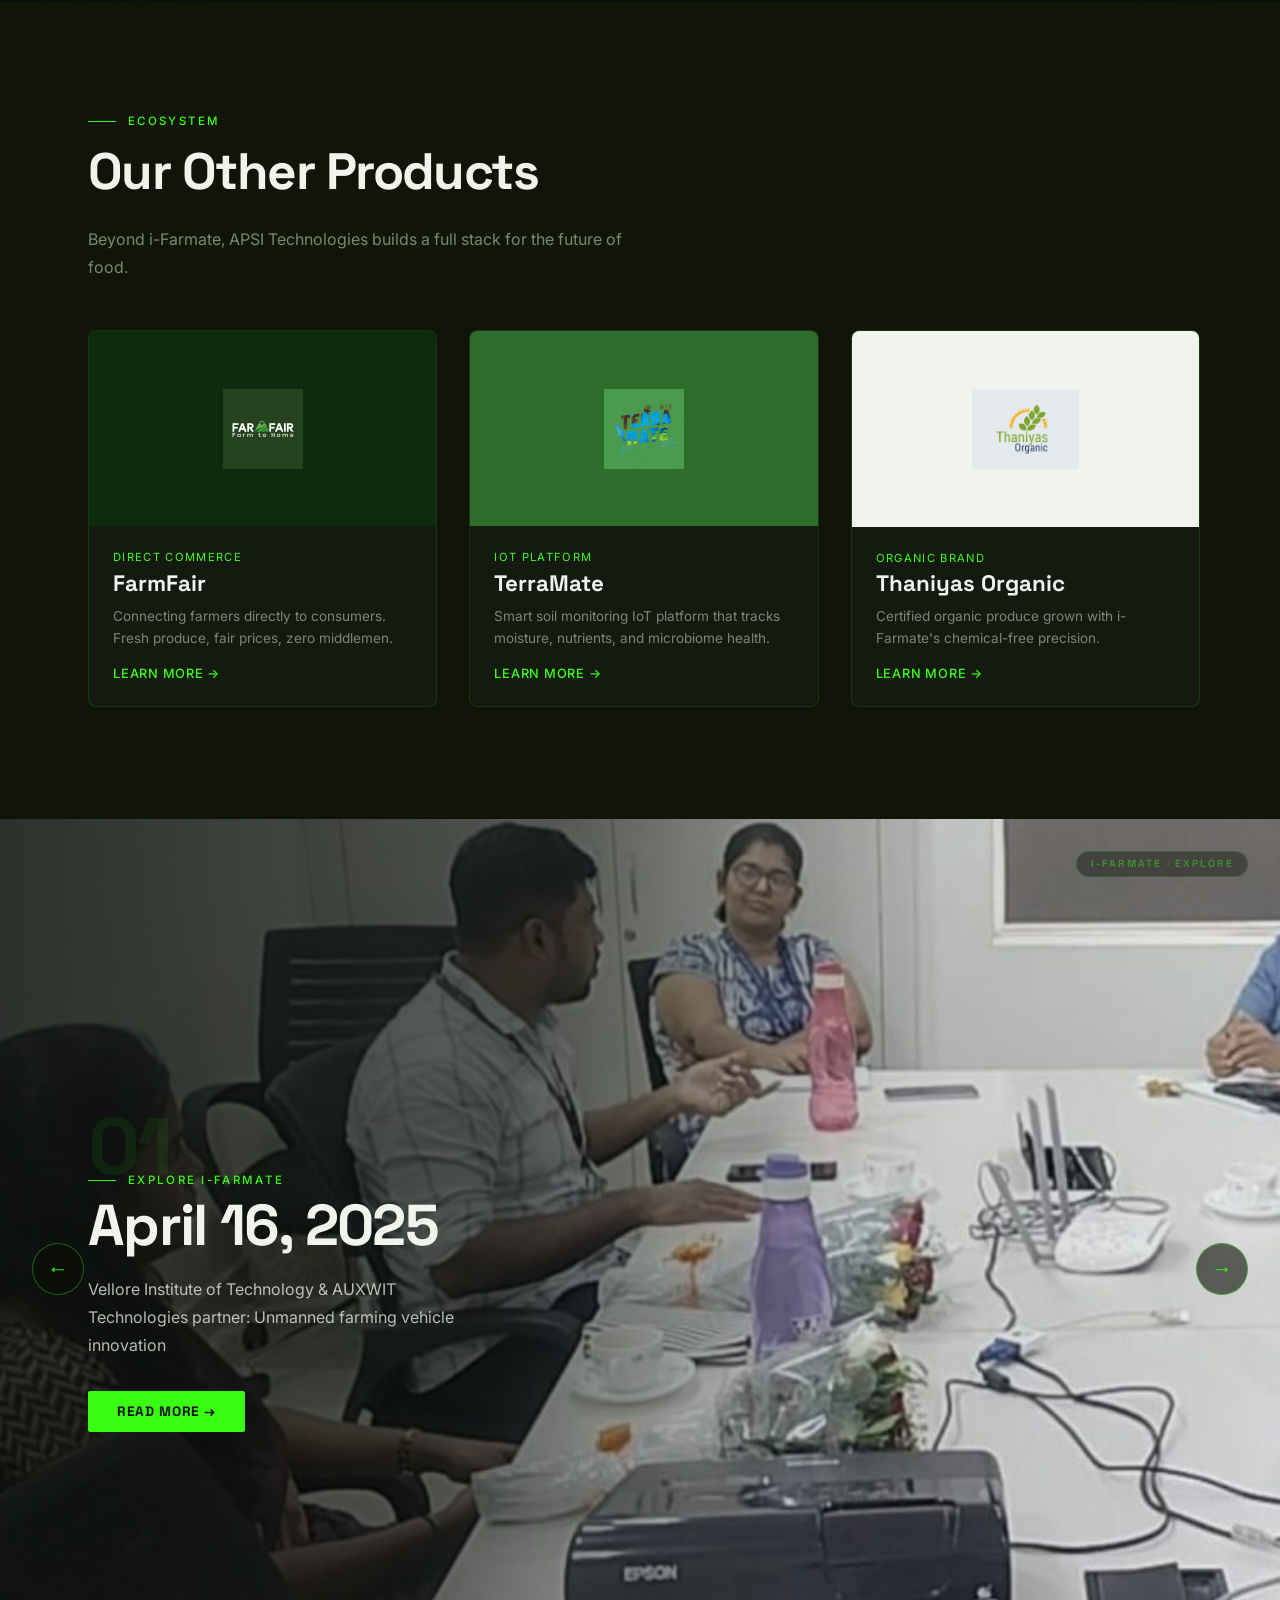
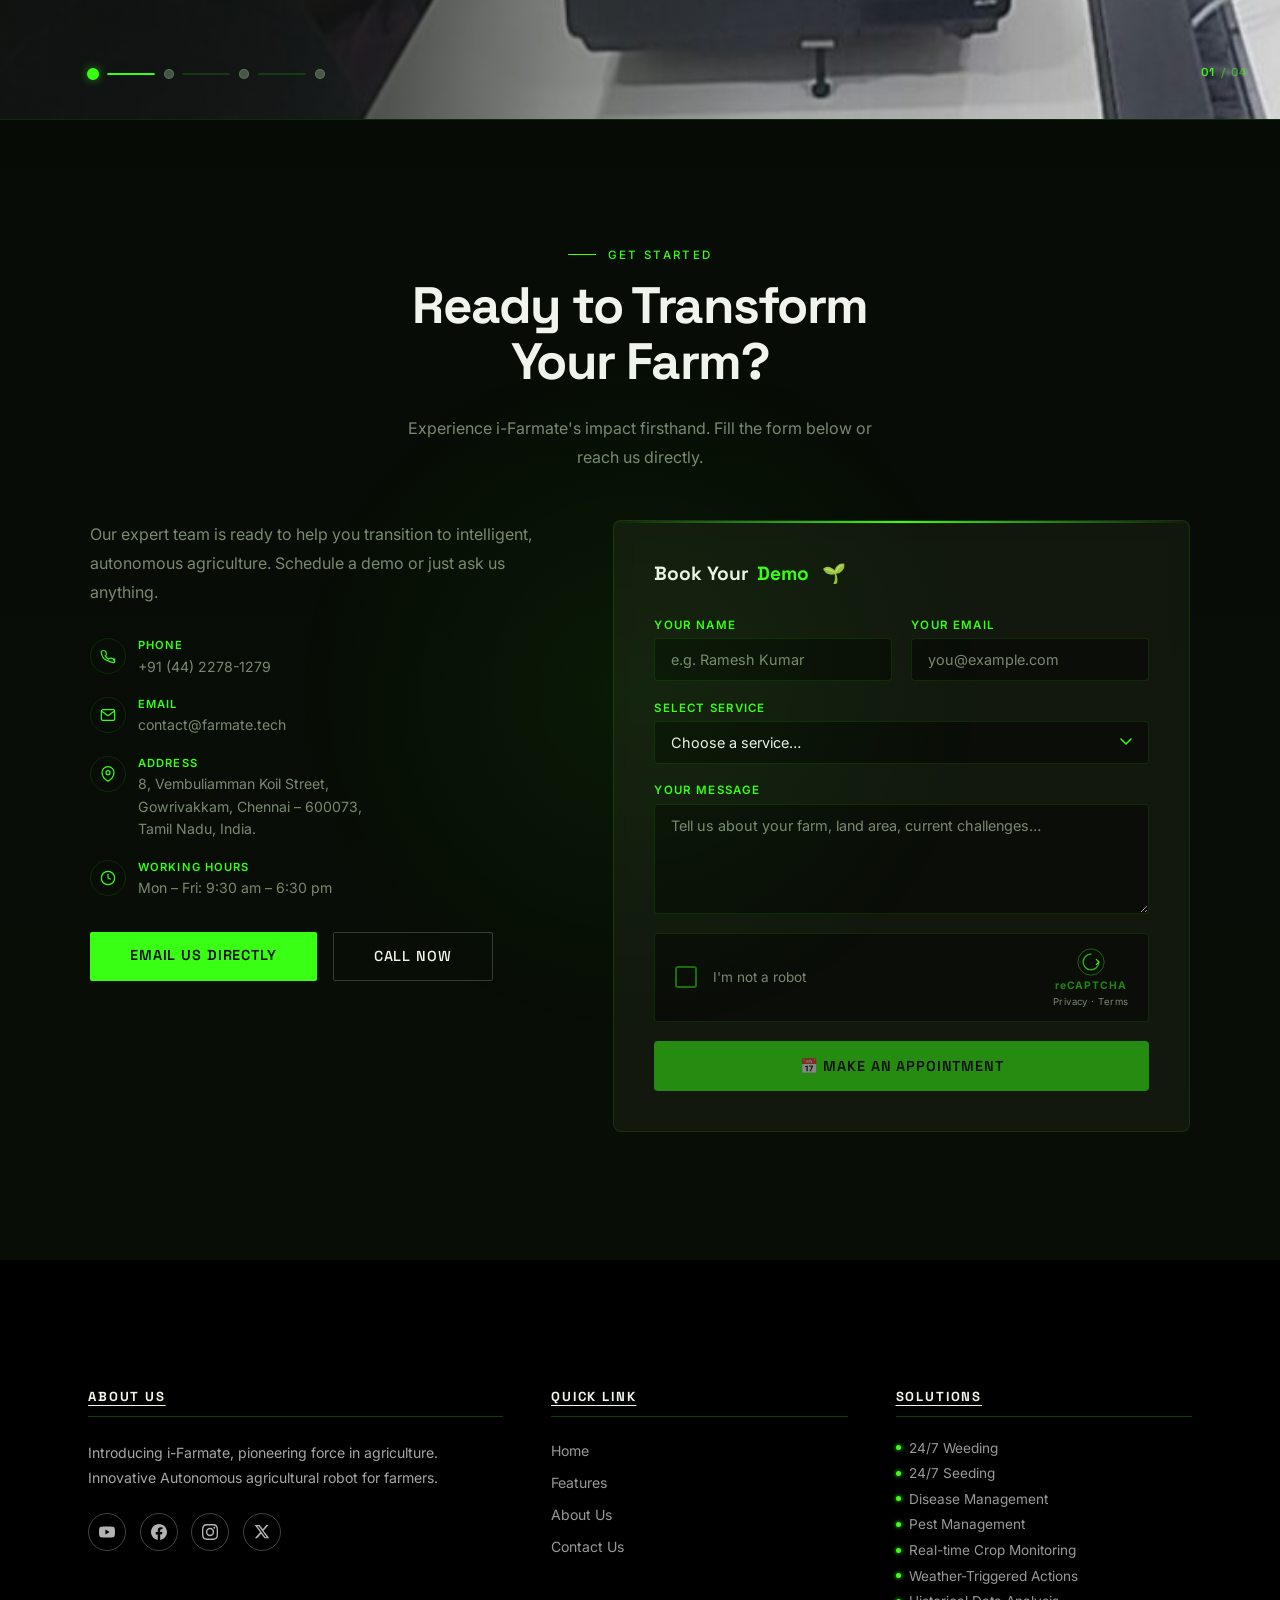
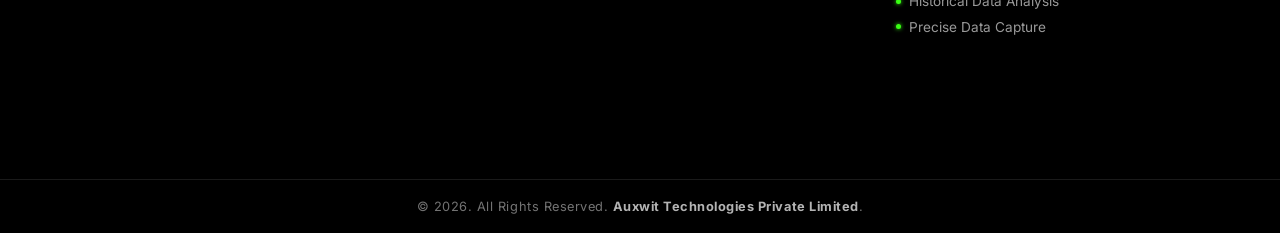
==== commit 501c8e1d: "Updated logo,product cards,explore section" ====
--- a/i-farm_up.html
+++ b/i-farm_up.html
@@ -27,8 +27,8 @@
 @keyframes lf{0%{width:0}100%{width:100%}}
 #cursor{position:fixed;width:10px;height:10px;background:var(--chloro);border-radius:50%;pointer-events:none;z-index:9999;transform:translate(-50%,-50%);transition:width .15s,height .15s;mix-blend-mode:screen}
 #cr{position:fixed;width:36px;height:36px;border:1.5px solid rgba(57,255,20,.45);border-radius:50%;pointer-events:none;z-index:9998;transform:translate(-50%,-50%);transition:transform .16s ease,width .15s,height .15s}
-#sr{position:fixed;right:0;top:0;width:104px;height:100vh;z-index:50;pointer-events:none}
-#sr canvas{display:block;width:104px;height:100vh}
+
+/* ── ROBOT SIDEBAR ── */
 #rbd{position:fixed;left:16px;z-index:51;pointer-events:none;width:54px;height:74px}
 #rbu{position:fixed;left:16px;z-index:51;pointer-events:none;width:54px;height:74px;display:none}
 .robot-tip{
@@ -48,6 +48,8 @@
 .robot-tip .tip-icon{position:absolute;left:.55rem;top:50%;transform:translateY(-50%);width:10px;height:10px;border-radius:50%;background:var(--chloro);box-shadow:0 0 8px var(--chloro);animation:tipDotPulse 1.2s ease-in-out infinite;}
 @keyframes tipDotPulse{0%,100%{transform:translateY(-50%) scale(1)}50%{transform:translateY(-50%) scale(1.5);opacity:.6}}
 .robot-tip.show{opacity:1;transform:translateX(0)}
+
+/* ── DRONE ── */
 #drone-wrap{position:fixed;z-index:200;pointer-events:none;transition:opacity 0.5s ease}
 #drone-canvas{display:block;pointer-events:none}
 #drone-tooltip{
@@ -62,25 +64,76 @@
 #drone-tooltip::before{content:'';position:absolute;inset:0;background:linear-gradient(90deg,transparent 0%,rgba(57,255,20,.06) 50%,transparent 100%);animation:tipScan 2s linear infinite;}
 .drone-tip-bar{position:absolute;left:0;top:0;bottom:0;width:3px;background:linear-gradient(180deg,transparent,var(--chloro),transparent);animation:tipBarPulse 1.4s ease-in-out infinite;}
 .drone-tip-dot{position:absolute;left:.5rem;top:50%;transform:translateY(-50%);width:8px;height:8px;border-radius:50%;background:var(--chloro);box-shadow:0 0 6px var(--chloro);animation:tipDotPulse 1.2s ease-in-out infinite;}
+
+/* ══ INNOVATIVE NAVBAR ══ */
 nav{
   position:fixed;top:0;left:0;right:0;z-index:100;
+  padding:0;
+  transform:translateY(-100%);
+  transition:transform .38s cubic-bezier(.16,1,.3,1);
+}
+
+.nav-logo{
+  height:60px;
+  width:auto;
+  display:block;
+  object-fit:contain;
+  border-radius:12px;
+}
+
+.nav-logo:hover{
+  transform:scale(1.08);
+}
+nav.nav-visible{transform:translateY(0)}
+.nav-inner{
   display:flex;align-items:center;justify-content:space-between;
-  padding:1.2rem 4rem;
-  background:rgba(10,13,8,0.92);
-  backdrop-filter:blur(14px);
-  border-bottom:1px solid var(--border);
-  transform:translateY(-100%);
-  transition:transform .38s cubic-bezier(.16,1,.3,1), padding .3s ease, background .3s ease;
-}
-nav.nav-visible{transform:translateY(0)}
-.nl{font-family:var(--fd);font-size:1.35rem;font-weight:700;color:var(--off-white);text-decoration:none;letter-spacing:-.02em}
+  margin:1rem 2rem;
+  background:rgba(10,13,8,0.88);
+  backdrop-filter:blur(20px);
+  border:1px solid rgba(57,255,20,0.18);
+  border-radius:50px;
+  padding:.65rem 1.2rem .65rem 1.8rem;
+  box-shadow:0 0 40px rgba(57,255,20,0.06), 0 8px 32px rgba(0,0,0,.4);
+  transition:border-color .3s, box-shadow .3s;
+  position:relative;
+}
+.nav-inner:hover{
+  border-color:rgba(57,255,20,0.35);
+  box-shadow:0 0 60px rgba(57,255,20,0.1), 0 8px 40px rgba(0,0,0,.5);
+}
+.nl{font-family:var(--fd);font-size:1.2rem;font-weight:700;color:var(--off-white);text-decoration:none;letter-spacing:-.02em;display:flex;align-items:center;gap:.5rem}
 .nl span{color:var(--chloro)}
-.nm{display:flex;gap:2rem;list-style:none}
-.nm a{font-size:.82rem;letter-spacing:.06em;text-transform:uppercase;color:var(--muted);text-decoration:none;transition:color .2s;position:relative}
-.nm a::after{content:'';position:absolute;bottom:-4px;left:0;width:0;height:1px;background:var(--chloro);transition:width .3s}
-.nm a:hover{color:var(--off-white)}.nm a:hover::after{width:100%}
-.nc{font-size:.82rem;font-weight:600;letter-spacing:.08em;text-transform:uppercase;padding:.55rem 1.4rem;border:1.5px solid var(--chloro);color:var(--chloro);background:transparent;border-radius:2px;cursor:pointer;text-decoration:none;transition:background .2s,color .2s}
-.nc:hover{background:var(--chloro);color:var(--soil)}
+.nl-dot{width:7px;height:7px;border-radius:50%;background:var(--chloro);box-shadow:0 0 8px var(--chloro);animation:tipDotPulse 1.4s ease-in-out infinite;flex-shrink:0}
+.nm{display:flex;gap:.2rem;list-style:none;align-items:center;background:rgba(57,255,20,0.04);border:1px solid rgba(57,255,20,0.1);border-radius:50px;padding:.3rem .4rem;}
+.nm a{font-size:.78rem;letter-spacing:.04em;text-transform:uppercase;color:var(--muted);text-decoration:none;transition:color .2s,background .2s;padding:.38rem .85rem;border-radius:50px;position:relative;font-weight:500;}
+.nm a:hover{color:var(--off-white);background:rgba(57,255,20,0.1);}
+.nm a.active-link{color:var(--chloro);background:rgba(57,255,20,0.12);}
+.nc{font-size:.78rem;font-weight:700;letter-spacing:.08em;text-transform:uppercase;padding:.55rem 1.4rem;border:1.5px solid var(--chloro);color:var(--chloro);background:transparent;border-radius:50px;cursor:pointer;text-decoration:none;transition:background .2s,color .2s,box-shadow .2s;white-space:nowrap;}
+.nc:hover{background:var(--chloro);color:var(--soil);box-shadow:0 0 20px rgba(57,255,20,.3);}
+.nav-ham{display:none;width:42px;height:42px;border:1.5px solid rgba(57,255,20,0.3);border-radius:50%;background:transparent;cursor:pointer;flex-direction:column;align-items:center;justify-content:center;gap:5px;transition:border-color .2s,background .2s;}
+.nav-ham:hover{border-color:var(--chloro);background:rgba(57,255,20,0.08);}
+.nav-ham span{display:block;width:16px;height:1.5px;background:var(--chloro);border-radius:2px;transition:transform .3s,opacity .3s,width .3s;}
+.nav-ham.open span:nth-child(1){transform:translateY(6.5px) rotate(45deg);}
+.nav-ham.open span:nth-child(2){opacity:0;width:0;}
+.nav-ham.open span:nth-child(3){transform:translateY(-6.5px) rotate(-45deg);}
+.nav-drawer{
+  position:absolute;top:calc(100% + .5rem);left:0;right:0;
+  background:rgba(10,13,8,0.98);border:1px solid rgba(57,255,20,0.2);border-radius:20px;
+  padding:1rem;overflow:hidden;
+  max-height:0;opacity:0;
+  transition:max-height .45s cubic-bezier(.16,1,.3,1), opacity .3s ease;
+  backdrop-filter:blur(20px);
+  box-shadow:0 20px 60px rgba(0,0,0,.6), 0 0 40px rgba(57,255,20,.06);
+  pointer-events:none;
+}
+.nav-drawer.open{max-height:400px;opacity:1;pointer-events:all;}
+.nav-drawer ul{list-style:none;display:flex;flex-direction:column;gap:.3rem;margin-bottom:.8rem;}
+.nav-drawer ul a{display:block;font-size:.85rem;letter-spacing:.06em;text-transform:uppercase;color:var(--muted);text-decoration:none;transition:color .2s,background .2s,padding-left .2s;padding:.65rem 1rem;border-radius:10px;}
+.nav-drawer ul a:hover{color:var(--off-white);background:rgba(57,255,20,.08);padding-left:1.4rem;}
+.nav-drawer .nc{display:block;text-align:center;margin-top:.5rem;}
+.nav-progress-ring{position:absolute;right:1.1rem;top:50%;transform:translateY(-50%);width:38px;height:38px;pointer-events:none;}
+.nav-progress-ring circle{transition:stroke-dashoffset .1s linear;}
+
 #hero{min-height:100vh;position:relative;display:flex;align-items:center;justify-content:center;overflow:hidden}
 #rc{position:absolute;inset:0;width:100%;height:100%;opacity:.4}
 #gc{position:absolute;bottom:0;left:0;right:0;height:170px;pointer-events:none;z-index:1}
@@ -142,56 +195,11 @@
 .scene-header .slb{justify-content:center}
 .scene-header .st{text-align:center}
 .scene-header .sb{text-align:center;margin:0 auto}
+
+/* ══ CAPABILITIES ══ */
 #cap{background:var(--soil-2);padding:7rem 5rem 5rem 5.5rem;}
 .cph{margin-bottom:0}
-.cap-layout{display:grid;grid-template-columns:1fr 1.05fr;gap:3.5rem;align-items:start;margin-top:3rem;}
-.cap-video-panel{position:relative;display:flex;flex-direction:column;gap:0;}
-.cap-video-hud{
-  position:relative;background:#000;border:1px solid rgba(57,255,20,.35);
-  border-radius:4px;overflow:hidden;aspect-ratio:16/9;cursor:pointer;
-  transition:border-color .3s, box-shadow .3s;box-shadow:0 0 0 rgba(57,255,20,0);
-}
-.cap-video-hud:hover{border-color:rgba(57,255,20,.8);box-shadow:0 0 40px rgba(57,255,20,.18), 0 0 80px rgba(57,255,20,.06);}
-.cap-video-hud iframe{position:absolute;inset:0;width:100%;height:100%;border:none;display:none;z-index:2;}
-.cap-video-hud.playing iframe{display:block;}
-.cap-video-hud.playing .cvh-overlay{display:none;}
-.cvh-thumb{position:absolute;inset:0;background:url('https://img.youtube.com/vi/aGDtlo2xHJI/maxresdefault.jpg') center/cover no-repeat;transition:transform .5s ease;z-index:0;}
-.cap-video-hud:hover .cvh-thumb{transform:scale(1.04);}
-.cvh-overlay{position:absolute;inset:0;z-index:1;background:linear-gradient(180deg,rgba(0,0,0,.18) 0%,rgba(0,0,0,.55) 100%);display:flex;flex-direction:column;align-items:center;justify-content:center;gap:1.2rem;}
-.cvh-overlay::before{content:'';position:absolute;inset:0;background:repeating-linear-gradient(0deg,rgba(0,0,0,.06) 0px,rgba(0,0,0,.06) 1px,transparent 1px,transparent 3px);pointer-events:none;z-index:0;}
-.cvh-overlay::after{content:'';position:absolute;left:0;right:0;height:2px;background:linear-gradient(90deg,transparent,rgba(57,255,20,.45),transparent);animation:scanLine 2.8s ease-in-out infinite;z-index:1;}
-@keyframes scanLine{0%{top:0;opacity:.6}100%{top:100%;opacity:0}}
-.cvh-corner{position:absolute;width:18px;height:18px;z-index:3;pointer-events:none;}
-.cvh-corner.tl{top:10px;left:10px;border-top:2px solid var(--chloro);border-left:2px solid var(--chloro);}
-.cvh-corner.tr{top:10px;right:10px;border-top:2px solid var(--chloro);border-right:2px solid var(--chloro);}
-.cvh-corner.bl{bottom:10px;left:10px;border-bottom:2px solid var(--chloro);border-left:2px solid var(--chloro);}
-.cvh-corner.br{bottom:10px;right:10px;border-bottom:2px solid var(--chloro);border-right:2px solid var(--chloro);}
-.cvh-topbar{position:absolute;top:0;left:0;right:0;z-index:4;display:flex;align-items:center;justify-content:space-between;padding:.55rem 1rem;background:linear-gradient(180deg,rgba(0,0,0,.7),transparent);pointer-events:none;}
-.cvh-badge{font-family:var(--fd);font-size:.65rem;font-weight:700;letter-spacing:.14em;text-transform:uppercase;color:var(--soil);background:var(--chloro);padding:.2rem .6rem;border-radius:2px;}
-.cvh-live{display:flex;align-items:center;gap:.45rem;font-family:var(--fd);font-size:.65rem;font-weight:600;letter-spacing:.12em;text-transform:uppercase;color:rgba(240,244,236,.75);}
-.cvh-live-dot{width:6px;height:6px;border-radius:50%;background:var(--chloro);animation:livePulse 1.2s ease-in-out infinite;box-shadow:0 0 6px var(--chloro);}
-@keyframes livePulse{0%,100%{opacity:1;transform:scale(1)}50%{opacity:.4;transform:scale(1.4)}}
-.cvh-bottombar{position:absolute;bottom:0;left:0;right:0;z-index:4;padding:.6rem 1rem;background:linear-gradient(0deg,rgba(0,0,0,.8),transparent);pointer-events:none;}
-.cvh-title{font-family:var(--fd);font-size:.82rem;font-weight:600;color:var(--off-white);margin-bottom:.2rem;}
-.cvh-sub{font-family:var(--fd);font-size:.65rem;letter-spacing:.08em;text-transform:uppercase;color:rgba(57,255,20,.65);}
-.cvh-play{position:relative;z-index:5;width:72px;height:72px;border-radius:50%;background:rgba(57,255,20,.15);border:2px solid var(--chloro);display:flex;align-items:center;justify-content:center;transition:background .3s, transform .3s, box-shadow .3s;box-shadow:0 0 0 0 rgba(57,255,20,.3);animation:playRing 2.4s ease-in-out infinite;flex-shrink:0;}
-@keyframes playRing{0%,100%{box-shadow:0 0 0 0 rgba(57,255,20,.3)}50%{box-shadow:0 0 0 14px rgba(57,255,20,0)}}
-.cap-video-hud:hover .cvh-play{background:rgba(57,255,20,.28);transform:scale(1.1);}
-.cvh-play svg{margin-left:5px;}
-.cvh-cta{position:relative;z-index:5;font-family:var(--fd);font-size:.78rem;font-weight:600;letter-spacing:.1em;text-transform:uppercase;color:rgba(240,244,236,.85);display:flex;align-items:center;gap:.5rem;}
-.cvh-cta span{color:var(--chloro);}
-.cap-video-meta{display:flex;align-items:center;justify-content:space-between;padding:.85rem 1rem;background:rgba(20,26,16,.9);border:1px solid var(--border);border-top:none;border-radius:0 0 4px 4px;}
-.cvm-left{display:flex;align-items:center;gap:.75rem;}
-.cvm-icon{width:32px;height:32px;border-radius:50%;background:rgba(57,255,20,.1);border:1px solid rgba(57,255,20,.3);display:flex;align-items:center;justify-content:center;flex-shrink:0;}
-.cvm-label{font-family:var(--fd);font-size:.75rem;font-weight:600;color:var(--off-white);}
-.cvm-sub{font-size:.68rem;color:var(--muted);}
-.cvm-duration{font-family:var(--fd);font-size:.72rem;color:var(--chloro);letter-spacing:.08em;font-weight:600;background:rgba(57,255,20,.07);border:1px solid rgba(57,255,20,.2);padding:.2rem .6rem;border-radius:2px;}
-.cap-stats-row{display:grid;grid-template-columns:repeat(3,1fr);gap:0;margin-top:1.2rem;border:1px solid var(--border);border-radius:4px;overflow:hidden;}
-.cap-stat{padding:.85rem 1rem;border-right:1px solid var(--border);display:flex;flex-direction:column;gap:.25rem;background:rgba(20,26,16,.6);transition:background .3s;}
-.cap-stat:last-child{border-right:none;}
-.cap-stat:hover{background:rgba(57,255,20,.04);}
-.cs-val{font-family:var(--fd);font-size:1.25rem;font-weight:700;color:var(--chloro);}
-.cs-lbl{font-size:.68rem;letter-spacing:.1em;text-transform:uppercase;color:var(--muted);}
+.cap-layout{display:grid;grid-template-columns:1.05fr 1fr;gap:3.5rem;align-items:start;margin-top:3rem;}
 .cap-carousel-panel{display:flex;flex-direction:column;}
 .carousel-wrapper{position:relative;overflow:hidden;}
 .carousel-track{display:flex;transition:transform .65s cubic-bezier(.16,1,.3,1);}
@@ -219,23 +227,37 @@
 .carousel-page-label span{color:var(--chloro);font-weight:600;}
 .carousel-timer{width:100%;height:2px;background:var(--border);border-radius:2px;overflow:hidden;margin-top:.7rem}
 .carousel-timer-bar{height:100%;background:var(--chloro);border-radius:2px;width:0;transition:width linear}
-#vid-modal{position:fixed;inset:0;z-index:10000;background:rgba(0,0,0,.92);backdrop-filter:blur(12px);display:none;align-items:center;justify-content:center;flex-direction:column;opacity:0;transition:opacity .3s ease;}
-#vid-modal.open{display:flex;opacity:1;}
-.vm-frame{position:relative;width:min(88vw,1200px);border:1px solid rgba(57,255,20,.4);border-radius:6px;overflow:hidden;box-shadow:0 0 80px rgba(57,255,20,.15), 0 0 160px rgba(57,255,20,.05);}
-.vm-frame::before{content:'';position:absolute;top:0;left:0;right:0;height:2px;background:linear-gradient(90deg,transparent,var(--chloro),var(--amber),var(--chloro),transparent);z-index:5;}
-.vm-iframe-wrap{position:relative;padding-bottom:56.25%;height:0;}
-.vm-iframe-wrap iframe{position:absolute;inset:0;width:100%;height:100%;border:none;}
-.vm-close{position:absolute;top:-44px;right:0;width:36px;height:36px;border-radius:50%;background:rgba(57,255,20,.1);border:1px solid rgba(57,255,20,.4);color:var(--chloro);cursor:pointer;display:flex;align-items:center;justify-content:center;font-size:1.1rem;transition:background .2s;}
-.vm-close:hover{background:rgba(57,255,20,.25);}
-.vm-hud-row{display:flex;align-items:center;justify-content:space-between;padding:.7rem 1.2rem;background:rgba(10,13,8,.95);border-top:1px solid var(--border);}
-.vm-hud-label{font-family:var(--fd);font-size:.72rem;font-weight:600;letter-spacing:.12em;text-transform:uppercase;color:var(--chloro);}
-.vm-hud-right{display:flex;align-items:center;gap:1rem;}
-.vm-hud-tag{font-family:var(--fd);font-size:.65rem;letter-spacing:.1em;text-transform:uppercase;color:var(--muted);}
-.vm-corner{position:absolute;width:20px;height:20px;z-index:6;pointer-events:none;}
-.vm-corner.tl{top:0;left:0;border-top:2px solid var(--chloro);border-left:2px solid var(--chloro);}
-.vm-corner.tr{top:0;right:0;border-top:2px solid var(--chloro);border-right:2px solid var(--chloro);}
-.vm-corner.bl{bottom:38px;left:0;border-bottom:2px solid var(--chloro);border-left:2px solid var(--chloro);}
-.vm-corner.br{bottom:38px;right:0;border-bottom:2px solid var(--chloro);border-right:2px solid var(--chloro);}
+.cap-video-panel{position:relative;display:flex;flex-direction:column;gap:0;}
+.cap-video-hud{
+  position:relative;background:#000;border:1px solid rgba(57,255,20,.35);
+  border-radius:4px;overflow:hidden;aspect-ratio:16/9;
+  transition:border-color .3s, box-shadow .3s;box-shadow:0 0 0 rgba(57,255,20,0);
+}
+.cap-video-hud:hover{border-color:rgba(57,255,20,.8);box-shadow:0 0 40px rgba(57,255,20,.18), 0 0 80px rgba(57,255,20,.06);}
+.cap-video-hud iframe{position:absolute;inset:0;width:100%;height:100%;border:none;z-index:2;}
+.cvh-corner{position:absolute;width:18px;height:18px;z-index:3;pointer-events:none;}
+.cvh-corner.tl{top:10px;left:10px;border-top:2px solid var(--chloro);border-left:2px solid var(--chloro);}
+.cvh-corner.tr{top:10px;right:10px;border-top:2px solid var(--chloro);border-right:2px solid var(--chloro);}
+.cvh-corner.bl{bottom:10px;left:10px;border-bottom:2px solid var(--chloro);border-left:2px solid var(--chloro);}
+.cvh-corner.br{bottom:10px;right:10px;border-bottom:2px solid var(--chloro);border-right:2px solid var(--chloro);}
+.cvh-topbar{position:absolute;top:0;left:0;right:0;z-index:4;display:flex;align-items:center;justify-content:space-between;padding:.55rem 1rem;background:linear-gradient(180deg,rgba(0,0,0,.7),transparent);pointer-events:none;}
+.cvh-badge{font-family:var(--fd);font-size:.65rem;font-weight:700;letter-spacing:.14em;text-transform:uppercase;color:var(--soil);background:var(--chloro);padding:.2rem .6rem;border-radius:2px;}
+.cvh-live{display:flex;align-items:center;gap:.45rem;font-family:var(--fd);font-size:.65rem;font-weight:600;letter-spacing:.12em;text-transform:uppercase;color:rgba(240,244,236,.75);}
+.cvh-live-dot{width:6px;height:6px;border-radius:50%;background:var(--chloro);animation:livePulse 1.2s ease-in-out infinite;box-shadow:0 0 6px var(--chloro);}
+@keyframes livePulse{0%,100%{opacity:1;transform:scale(1)}50%{opacity:.4;transform:scale(1.4)}}
+.cap-video-meta{display:flex;align-items:center;justify-content:space-between;padding:.85rem 1rem;background:rgba(20,26,16,.9);border:1px solid var(--border);border-top:none;border-radius:0 0 4px 4px;}
+.cvm-left{display:flex;align-items:center;gap:.75rem;}
+.cvm-icon{width:32px;height:32px;border-radius:50%;background:rgba(57,255,20,.1);border:1px solid rgba(57,255,20,.3);display:flex;align-items:center;justify-content:center;flex-shrink:0;}
+.cvm-label{font-family:var(--fd);font-size:.75rem;font-weight:600;color:var(--off-white);}
+.cvm-sub{font-size:.68rem;color:var(--muted);}
+.cvm-duration{font-family:var(--fd);font-size:.72rem;color:var(--chloro);letter-spacing:.08em;font-weight:600;background:rgba(57,255,20,.07);border:1px solid rgba(57,255,20,.2);padding:.2rem .6rem;border-radius:2px;}
+.cap-stats-row{display:grid;grid-template-columns:repeat(3,1fr);gap:0;margin-top:1.2rem;border:1px solid var(--border);border-radius:4px;overflow:hidden;}
+.cap-stat{padding:.85rem 1rem;border-right:1px solid var(--border);display:flex;flex-direction:column;gap:.25rem;background:rgba(20,26,16,.6);transition:background .3s;}
+.cap-stat:last-child{border-right:none;}
+.cap-stat:hover{background:rgba(57,255,20,.04);}
+.cs-val{font-family:var(--fd);font-size:1.25rem;font-weight:700;color:var(--chloro);}
+.cs-lbl{font-size:.68rem;letter-spacing:.1em;text-transform:uppercase;color:var(--muted);}
+
 #ben{position:relative;background:linear-gradient(rgba(0,0,0,.75),rgba(0,0,0,.75)),url('./images/agri.png') center/cover fixed no-repeat;}
 .bnh{display:grid;grid-template-columns:1fr 1fr;gap:4rem;align-items:end;margin-bottom:4rem}
 .bng{display:grid;grid-template-columns:repeat(5,1fr);gap:1.2rem}
@@ -283,11 +305,151 @@
 .pi1{background:#0d2b0d;display:flex;align-items:center;justify-content:center;padding:2rem;aspect-ratio:16/9}
 .pi2{background:#2d6e2d;display:flex;align-items:center;justify-content:center;padding:2rem;aspect-ratio:16/9}
 .pi3{background:#f0f4ec;display:flex;align-items:center;justify-content:center;padding:2rem;aspect-ratio:16/9}
+.partner-img{max-width:80%;max-height:80px; width:auto; height:auto;object-fit:contain;}
 .pn{font-family:var(--fd);font-size:1.4rem;font-weight:700;color:var(--off-white)}
 .ptg{font-size:.7rem;letter-spacing:.12em;text-transform:uppercase;color:var(--chloro);margin-bottom:.3rem}
 .pb{padding:1.5rem}
 .pdc{font-size:.85rem;color:var(--muted);margin-top:.5rem;line-height:1.6}
 .pa{display:inline-flex;align-items:center;gap:.4rem;font-size:.8rem;color:var(--chloro);margin-top:1rem;letter-spacing:.06em;text-transform:uppercase;font-weight:500}
+
+/* ══ EXPLORE SECTION ══ */
+#explore{padding:0;position:relative;overflow:hidden;}
+.explore-carousel{position:relative;width:100%;height:100vh;min-height:600px;overflow:hidden;}
+.explore-slide{
+  position:absolute;inset:0;
+  background-size:cover;background-position:center;background-repeat:no-repeat;
+  opacity:0;transition:opacity .9s cubic-bezier(.16,1,.3,1);
+  pointer-events:none;
+}
+.explore-slide.active{opacity:1;pointer-events:all;}
+.explore-overlay{
+  position:absolute;inset:0;
+  background:linear-gradient(
+    100deg,
+    rgba(5,9,4,0.82) 0%,
+    rgba(5,9,4,0.65) 38%,
+    rgba(5,9,4,0.18) 65%,
+    rgba(5,9,4,0.05) 100%
+  );
+}
+.explore-content{
+  position:absolute;top:50%;left:5.5rem;transform:translateY(-50%);
+  max-width:480px;z-index:2;
+}
+.explore-slide-num{
+  font-family:var(--fd);font-size:5rem;font-weight:800;
+  color:rgba(57,255,20,0.08);line-height:1;
+  letter-spacing:-.04em;margin-bottom:-.8rem;
+  user-select:none;
+}
+.explore-content .slb{margin-bottom:.5rem}
+.explore-title{
+  font-family:var(--fd);font-size:clamp(2rem,4.5vw,3.6rem);
+  font-weight:700;line-height:1.05;letter-spacing:-.03em;
+  color:var(--off-white);margin-bottom:1.2rem;
+}
+.explore-desc{
+  font-size:1rem;color:rgba(240,244,236,0.75);line-height:1.75;
+  margin-bottom:2rem;max-width:400px;
+}
+.explore-btn{
+  display:inline-flex;align-items:center;gap:.5rem;
+  font-family:var(--fd);font-size:.85rem;font-weight:700;
+  letter-spacing:.06em;text-transform:uppercase;text-decoration:none;
+  color:var(--soil);background:var(--chloro);
+  padding:.75rem 1.8rem;border-radius:2px;
+  transition:transform .2s, box-shadow .2s, background .2s;
+  position:relative;overflow:hidden;
+}
+.explore-btn::before{
+  content:'';position:absolute;inset:0;
+  background:rgba(255,255,255,.22);
+  transform:translateX(-110%) skewX(-15deg);
+  transition:transform .35s;
+}
+.explore-btn:hover::before{transform:translateX(110%) skewX(-15deg)}
+.explore-btn:hover{transform:translateY(-2px);box-shadow:0 8px 28px rgba(57,255,20,.35);}
+
+/* Arrow buttons */
+.explore-arrow{
+  position:absolute;top:50%;transform:translateY(-50%);z-index:10;
+  width:52px;height:52px;
+  background:rgba(10,13,8,0.6);
+  border:1.5px solid rgba(57,255,20,0.35);
+  border-radius:50%;
+  color:var(--chloro);font-size:1.3rem;
+  cursor:pointer;display:flex;align-items:center;justify-content:center;
+  transition:background .2s,border-color .2s,box-shadow .2s,transform .2s;
+  backdrop-filter:blur(6px);
+}
+.explore-arrow:hover{
+  background:rgba(57,255,20,0.15);border-color:var(--chloro);
+  box-shadow:0 0 20px rgba(57,255,20,.25);
+  transform:translateY(-50%) scale(1.08);
+}
+.explore-prev{left:2rem;}
+.explore-next{right:2rem;}
+
+/* Dot nav row at bottom */
+.explore-dots{
+  position:absolute;bottom:2.5rem;left:5.5rem;z-index:10;
+  display:flex;align-items:center;gap:.55rem;
+}
+.explore-dot{
+  width:10px;height:10px;border-radius:50%;
+  background:rgba(255,255,255,0.25);
+  border:1.5px solid rgba(57,255,20,0.3);
+  cursor:pointer;transition:background .3s,border-color .3s,transform .2s;
+  padding:0;
+}
+.explore-dot.active{
+  background:var(--chloro);border-color:var(--chloro);
+  transform:scale(1.2);
+  box-shadow:0 0 8px rgba(57,255,20,.5);
+}
+.explore-dot-line{
+  width:48px;height:2px;
+  background:rgba(57,255,20,0.15);
+  border-radius:2px;overflow:hidden;
+  position:relative;
+}
+.explore-dot-progress{
+  height:100%;width:0%;
+  background:var(--chloro);
+  border-radius:2px;
+  transition:width linear;
+}
+
+/* Slide counter */
+.explore-counter{
+  position:absolute;bottom:2.5rem;right:2rem;z-index:10;
+  font-family:var(--fd);font-size:.72rem;font-weight:600;
+  letter-spacing:.14em;text-transform:uppercase;
+  color:rgba(57,255,20,0.5);
+}
+#explore-current{color:var(--chloro);}
+
+/* Section label top-right */
+.explore-section-label{
+  position:absolute;top:2rem;right:2rem;z-index:10;
+  font-family:var(--fd);font-size:.65rem;font-weight:700;
+  letter-spacing:.18em;text-transform:uppercase;
+  color:rgba(57,255,20,0.4);
+  border:1px solid rgba(57,255,20,0.15);
+  padding:.35rem .85rem;border-radius:50px;
+  backdrop-filter:blur(6px);
+  background:rgba(10,13,8,0.4);
+}
+
+
+@keyframes exploreSlideIn{
+  from{opacity:0;transform:translateY(-50%) translateX(-30px);}
+  to{opacity:1;transform:translateY(-50%) translateX(0);}
+}
+.explore-slide.active .explore-content{
+  animation:exploreSlideIn .7s cubic-bezier(.16,1,.3,1) both;
+}
+
 #cta{position:relative;text-align:center;padding:8rem 5.5rem;overflow:hidden;border-top:1px solid var(--border);background:linear-gradient(rgba(6,12,5,0.87),rgba(8,14,6,0.93)),url('./images/agri.png') center/cover fixed no-repeat;}
 #cta::before{content:'';position:absolute;inset:0;background:url('https://images.unsplash.com/photo-1500382017468-9049fed747ef?w=1600&auto=format&fit=crop&q=80') center/cover no-repeat;opacity:0.22;z-index:0;pointer-events:none;}
 #cta > *{position:relative;z-index:1;}
@@ -365,7 +527,10 @@
 body::after{content:'';position:fixed;inset:0;background-image:url("data:image/svg+xml,%3Csvg viewBox='0 0 256 256' xmlns='http://www.w3.org/2000/svg'%3E%3Cfilter id='n'%3E%3CfeTurbulence type='fractalNoise' baseFrequency='0.9' numOctaves='4' stitchTiles='stitch'/%3E%3C/filter%3E%3Crect width='100%25' height='100%25' filter='url(%23n)' opacity='0.025'/%3E%3C/svg%3E");pointer-events:none;z-index:9990;opacity:.3}
 @media(max-width:1100px){.cap-layout{grid-template-columns:1fr;}.cap-stats-row{grid-template-columns:repeat(3,1fr);}}
 @media(max-width:900px){
-  nav{padding:1rem 1.5rem}.nm{display:none}
+  .nav-inner{margin:.6rem 1rem;padding:.55rem .8rem .55rem 1.2rem;}
+  .nm{display:none}
+  .nc.desktop-cta{display:none}
+  .nav-ham{display:flex}
   section{padding:4rem 1.5rem 4rem 2rem}
   #cap{padding:4rem 1.5rem;}
   #about{grid-template-columns:1fr}.bng{grid-template-columns:repeat(2,1fr)}
@@ -376,7 +541,7 @@
   .footer-grid{grid-template-columns:1fr 1fr}
   .footer-main{padding:2rem 1.5rem 1.5rem}
   .footer-bottom{padding:1rem 1.5rem}
-  #sr,#rbd,#rbu,#drone-wrap,.robot-tip,#how-robot{display:none!important}
+  #rbd,#rbu,#drone-wrap,.robot-tip,#how-robot{display:none!important}
   .carousel-page{grid-template-columns:1fr 1fr}
   .cube-scene{width:200px;height:200px}
   .cube-face{width:200px;height:200px}
@@ -387,7 +552,15 @@
   .cube-face--top    { transform: rotateX( 90deg) translateZ(100px); }
   .cube-face--bottom { transform: rotateX(-90deg) translateZ(100px); }
   .cap-stats-row{grid-template-columns:repeat(3,1fr);}
-  .vm-frame{width:95vw;}
+  
+  .explore-carousel{height:80vh;min-height:500px;}
+  .explore-content{left:1.5rem;right:1.5rem;max-width:100%;}
+  .explore-slide-num{font-size:3rem;}
+  .explore-title{font-size:clamp(1.6rem,6vw,2.4rem);}
+  .explore-dots{left:1.5rem;bottom:2rem;}
+  .explore-counter{right:1.5rem;bottom:2rem;}
+  .explore-prev{left:.8rem;}
+  .explore-next{right:.8rem;}
 }
 @media(prefers-reduced-motion:reduce){*,*::before,*::after{animation-duration:.001ms!important;transition-duration:.001ms!important}}
 </style>
@@ -401,7 +574,6 @@
 </div>
 <div id="cursor"></div>
 <div id="cr"></div>
-<div id="sr"><canvas id="scr"></canvas></div>
 <div id="rbd"></div>
 <div id="rbu"></div>
 <div class="robot-tip" id="robot-tip">
@@ -419,39 +591,44 @@
 </div>
 <canvas id="how-robot" width="60" height="80"></canvas>
 
-<div id="vid-modal">
-  <div class="vm-frame">
-    <div class="vm-corner tl"></div>
-    <div class="vm-corner tr"></div>
-    <div class="vm-corner bl"></div>
-    <div class="vm-corner br"></div>
-    <button class="vm-close" id="vm-close" aria-label="Close">✕</button>
-    <div class="vm-iframe-wrap">
-      <iframe id="vm-iframe" src="" allow="autoplay; encrypted-media; picture-in-picture" allowfullscreen></iframe>
-    </div>
-    <div class="vm-hud-row">
-      <span class="vm-hud-label">▶ Watch i-Farmate in Action</span>
-      <div class="vm-hud-right">
-        <span class="vm-hud-tag">Autonomous · Intelligent · 24/7</span>
-        <div style="display:flex;align-items:center;gap:.4rem;font-family:var(--fd);font-size:.65rem;letter-spacing:.1em;text-transform:uppercase;color:var(--chloro);">
-          <div style="width:6px;height:6px;border-radius:50%;background:var(--chloro);animation:livePulse 1.2s ease-in-out infinite;box-shadow:0 0 6px var(--chloro);"></div>
-          Live Demo
-        </div>
-      </div>
-    </div>
-  </div>
-</div>
-
 <nav id="nav">
-  <a href="#hero" class="nl">i-<span>Farmate</span></a>
-  <ul class="nm">
-    <li><a href="#hero">Home</a></li>
-    <li><a href="#cap">Features</a></li>
-    <li><a href="#about">About Us</a></li>
-    <li><a href="#prod">Others</a></li>
-    <li><a href="#cta">Contact Us</a></li>
-  </ul>
-  <a href="#cta" class="nc">Request Demo</a>
+  <div class="nav-inner">
+   <a href="#hero" class="nl">
+  <img src="images/ifarmatelogo.png" alt="i-Farmate Logo" class="nav-logo">
+</a>
+    <ul class="nm">
+      <li><a href="#hero">Home</a></li>
+      <li><a href="#cap">Features</a></li>
+      <li><a href="#about">About</a></li>
+      <li><a href="#explore">Explore</a></li>
+      <li><a href="#prod">Others</a></li>
+      <li><a href="#cta">Contact</a></li>
+    </ul>
+    <div style="display:flex;align-items:center;gap:.75rem">
+      <svg class="nav-progress-ring" viewBox="0 0 38 38" fill="none" xmlns="http://www.w3.org/2000/svg">
+        <circle cx="19" cy="19" r="15" stroke="rgba(57,255,20,0.12)" stroke-width="2"/>
+        <circle id="nav-ring-circle" cx="19" cy="19" r="15" stroke="#39FF14" stroke-width="2"
+          stroke-dasharray="94.25" stroke-dashoffset="94.25"
+          stroke-linecap="round" transform="rotate(-90 19 19)"
+          style="transition:stroke-dashoffset .1s linear"/>
+      </svg>
+      <a href="#cta" class="nc desktop-cta">Demo</a>
+      <button class="nav-ham" id="nav-ham" aria-label="Menu">
+        <span></span><span></span><span></span>
+      </button>
+    </div>
+    <div class="nav-drawer" id="nav-drawer">
+      <ul>
+        <li><a href="#hero" class="drawer-link">Home</a></li>
+        <li><a href="#cap" class="drawer-link">Features</a></li>
+        <li><a href="#about" class="drawer-link">About</a></li>
+        <li><a href="#explore" class="drawer-link">Explore</a></li>
+        <li><a href="#prod" class="drawer-link">Others</a></li>
+        <li><a href="#cta" class="drawer-link">Contact</a></li>
+      </ul>
+      <a href="#cta" class="nc drawer-link">Request Demo</a>
+    </div>
+  </div>
 </nav>
 
 <section id="hero">
@@ -522,51 +699,6 @@
     <p class="sb rv" style="transition-delay:.2s;margin-bottom:0">Enormous data capture powers i-Farmate's advanced capabilities.</p>
   </div>
   <div class="cap-layout rv" style="transition-delay:.3s">
-    <div class="cap-video-panel">
-      <div class="cap-video-hud" id="cap-video-hud">
-        <div class="cvh-thumb"></div>
-        <div class="cvh-overlay">
-          <div class="cvh-play">
-            <svg width="28" height="28" viewBox="0 0 28 28" fill="none">
-              <path d="M10 7L22 14L10 21V7Z" fill="#39FF14"/>
-            </svg>
-          </div>
-          <div class="cvh-cta">Watch i-Farmate <span>in Action</span></div>
-        </div>
-        <div class="cvh-corner tl"></div>
-        <div class="cvh-corner tr"></div>
-        <div class="cvh-corner bl"></div>
-        <div class="cvh-corner br"></div>
-        <div class="cvh-topbar">
-          <span class="cvh-badge">i-Farmate</span>
-          <div class="cvh-live">
-            <div class="cvh-live-dot"></div>
-            Field Demo
-          </div>
-        </div>
-        <div class="cvh-bottombar">
-          <div class="cvh-title">Watch i-Farmate in Action</div>
-          <div class="cvh-sub">Autonomous · Intelligent · 24/7</div>
-        </div>
-      </div>
-      <div class="cap-video-meta">
-        <div class="cvm-left">
-          <div class="cvm-icon">
-            <svg width="16" height="16" viewBox="0 0 24 24" fill="none" stroke="#39FF14" stroke-width="2"><polygon points="5 3 19 12 5 21 5 3"/></svg>
-          </div>
-          <div>
-            <div class="cvm-label">Official Product Demo</div>
-            <div class="cvm-sub">APSI Technologies · i-Farmate</div>
-          </div>
-        </div>
-        <span class="cvm-duration">▶ Full Video</span>
-      </div>
-      <div class="cap-stats-row rv" style="transition-delay:.45s">
-        <div class="cap-stat"><div class="cs-val">24/7</div><div class="cs-lbl">Autonomous Ops</div></div>
-        <div class="cap-stat"><div class="cs-val">8</div><div class="cs-lbl">AI Capabilities</div></div>
-        <div class="cap-stat"><div class="cs-val">0</div><div class="cs-lbl">Chemicals Used</div></div>
-      </div>
-    </div>
     <div class="cap-carousel-panel">
       <div class="carousel-wrapper">
         <div class="carousel-track" id="cap-track">
@@ -653,6 +785,46 @@
       </div>
       <div class="carousel-timer"><div class="carousel-timer-bar" id="cap-timer-bar"></div></div>
     </div>
+
+    <div class="cap-video-panel rv" style="transition-delay:.35s">
+      <div class="cap-video-hud">
+        <iframe
+          src="https://www.youtube.com/embed/aGDtlo2xHJI?rel=0&modestbranding=1&color=white&t=52"
+          allow="autoplay; encrypted-media; picture-in-picture"
+          allowfullscreen
+          title="i-Farmate in Action"
+          loading="lazy"
+        ></iframe>
+        <div class="cvh-corner tl"></div>
+        <div class="cvh-corner tr"></div>
+        <div class="cvh-corner bl"></div>
+        <div class="cvh-corner br"></div>
+        <div class="cvh-topbar">
+          <span class="cvh-badge">i-Farmate</span>
+          <div class="cvh-live">
+            <div class="cvh-live-dot"></div>
+            Field Demo
+          </div>
+        </div>
+      </div>
+      <div class="cap-video-meta">
+        <div class="cvm-left">
+          <div class="cvm-icon">
+            <svg width="16" height="16" viewBox="0 0 24 24" fill="none" stroke="#39FF14" stroke-width="2"><polygon points="5 3 19 12 5 21 5 3"/></svg>
+          </div>
+          <div>
+            <div class="cvm-label">Official Product Demo</div>
+            <div class="cvm-sub">APSI Technologies · i-Farmate</div>
+          </div>
+        </div>
+        <span class="cvm-duration">▶ Full Video</span>
+      </div>
+      <div class="cap-stats-row rv" style="transition-delay:.5s">
+        <div class="cap-stat"><div class="cs-val">24/7</div><div class="cs-lbl">Autonomous Ops</div></div>
+        <div class="cap-stat"><div class="cs-val">8</div><div class="cs-lbl">AI Capabilities</div></div>
+        <div class="cap-stat"><div class="cs-val">0</div><div class="cs-lbl">Chemicals Used</div></div>
+      </div>
+    </div>
   </div>
 </section>
 
@@ -771,9 +943,114 @@
   <h2 class="st rv" style="transition-delay:.1s">Our Other Products</h2>
   <p class="sb rv" style="transition-delay:.2s">Beyond i-Farmate, APSI Technologies builds a full stack for the future of food.</p>
   <div class="pg">
-    <div class="pc rv" style="transition-delay:.1s"><div class="pi1"><div style="text-align:center"><div style="font-family:var(--fd);font-size:2rem;font-weight:700;color:#fff">FAR<span style="color:var(--chloro)">▲</span>FAIR</div><div style="font-size:.8rem;color:rgba(255,255,255,.5);letter-spacing:.1em;text-transform:uppercase;margin-top:.3rem">Farm to Home</div></div></div><div class="pb"><div class="ptg">Direct Commerce</div><div class="pn">FarmFair</div><div class="pdc">Connecting farmers directly to consumers. Fresh produce, fair prices, zero middlemen.</div><div class="pa">Learn More →</div></div></div>
-    <div class="pc rv" style="transition-delay:.2s"><div class="pi2"><div style="text-align:center"><div style="font-family:var(--fd);font-size:2.2rem;font-weight:700;color:#fff">TERRA<span style="color:var(--amber)">MATE</span></div><div style="font-size:.75rem;color:rgba(255,255,255,.6);letter-spacing:.12em;text-transform:uppercase;margin-top:.3rem">Soil Intelligence</div></div></div><div class="pb"><div class="ptg">IoT Platform</div><div class="pn">TerraMate</div><div class="pdc">Smart soil monitoring IoT platform that tracks moisture, nutrients, and microbiome health.</div><div class="pa">Learn More →</div></div></div>
-    <div class="pc rv" style="transition-delay:.3s"><div class="pi3"><div style="text-align:center"><div style="width:56px;height:56px;margin:0 auto .5rem;background:linear-gradient(135deg,#f59e0b,#84cc16);border-radius:50%;display:flex;align-items:center;justify-content:center"><svg width="30" height="30" viewBox="0 0 32 32" fill="none"><path d="M16 4Q22 8 22 16Q22 24 16 28Q10 24 10 16Q10 8 16 4Z" fill="#fff"/></svg></div><div style="font-family:var(--fd);font-size:1.5rem;font-weight:700;color:#2d6e2d">Thaniyas</div></div></div><div class="pb"><div class="ptg">Organic Brand</div><div class="pn">Thaniyas Organic</div><div class="pdc">Certified organic produce grown with i-Farmate's chemical-free precision.</div><div class="pa">Learn More →</div></div></div>
+    <div class="pc rv" style="transition-delay:.1s">
+      <div class="pi1">
+        <img src="images/farmfairlogo.jpg" alt="FarmFair" class="partner-img">
+      </div>
+      <div class="pb">
+        <div class="ptg">Direct Commerce</div>
+        <div class="pn">FarmFair</div>
+        <div class="pdc">Connecting farmers directly to consumers. Fresh produce, fair prices, zero middlemen.</div>
+        <div class="pa">Learn More →</div>
+      </div>
+    </div>
+    <div class="pc rv" style="transition-delay:.2s">
+      <div class="pi2">
+        <img src="images/teramatelogo.png" alt="TerraMate" class="partner-img">
+      </div>
+      <div class="pb">
+        <div class="ptg">IoT Platform</div>
+        <div class="pn">TerraMate</div>
+        <div class="pdc">Smart soil monitoring IoT platform that tracks moisture, nutrients, and microbiome health.</div>
+        <div class="pa">Learn More →</div>
+      </div>
+    </div>
+    <div class="pc rv" style="transition-delay:.3s">
+      <div class="pi3">
+        <img src="images/Thaniyas-Organiclogo.png" alt="Thaniyas Organic" class="partner-img">
+      </div>
+      <div class="pb">
+        <div class="ptg">Organic Brand</div>
+        <div class="pn">Thaniyas Organic</div>
+        <div class="pdc">Certified organic produce grown with i-Farmate's chemical-free precision.</div>
+        <div class="pa">Learn More →</div>
+      </div>
+    </div>
+  </div>
+</section>
+
+<!-- ══ EXPLORE SECTION ══ -->
+<section id="explore" style="padding:0;position:relative;">
+  <div class="explore-carousel" id="explore-carousel">
+
+    <!-- Slide 1 -->
+    <div class="explore-slide active" style="background-image:url('./images/vitaxs.jpg')">
+      <div class="explore-overlay"></div>
+      <div class="explore-content">
+        <div class="explore-slide-num">01</div>
+        <p class="slb" style="margin-bottom:.5rem">Explore i-Farmate</p>
+        <h2 class="explore-title">April 16, 2025</h2>
+        <p class="explore-desc">Vellore Institute of Technology & AUXWIT Technologies partner: Unmanned farming vehicle innovation</p>
+        <a href="#cta" class="explore-btn">Read More →</a>
+      </div>
+    </div>
+
+    <!-- Slide 2 -->
+    <div class="explore-slide" style="background-image:url('./images/sa.png')">
+      <div class="explore-overlay"></div>
+      <div class="explore-content">
+        <div class="explore-slide-num">02</div>
+        <p class="slb" style="margin-bottom:.5rem">Explore i-Farmate</p>
+        <h2 class="explore-title">Sept 30, 2025</h2>
+        <p class="explore-desc">Shaping the Future of Smart Farming: i-Farmate at United AgriTech 2025</p>
+        <a href="#cta" class="explore-btn">Read More →</a>
+      </div>
+    </div>
+
+    <!-- Slide 3 -->
+    <div class="explore-slide" style="background-image:url('./images/Naar1.jpg')">
+      <div class="explore-overlay"></div>
+      <div class="explore-content">
+        <div class="explore-slide-num">03</div>
+        <p class="slb" style="margin-bottom:.5rem">Explore i-Farmate</p>
+        <h2 class="explore-title">May 22, 2024</h2>
+        <p class="explore-desc">AUXWIT Technologies Gets Incubated at NAARM’s a-IDEA with i-Farmate and Terramate</p>
+        <a href="#cta" class="explore-btn">Read More →</a>
+      </div>
+    </div>
+
+    <!-- Slide 4 -->
+    <div class="explore-slide" style="background-image:url('./images/NAARM2.jpg')">
+      <div class="explore-overlay"></div>
+      <div class="explore-content">
+        <div class="explore-slide-num">04</div>
+        <p class="slb" style="margin-bottom:.5rem">Explore i-Farmate</p>
+        <h2 class="explore-title">Nov 13, 2024 </h2>
+        <p class="explore-desc">Empowering Farmers with i-Farmate: A Revolutionary Step Towards Smart Agriculture</p>
+        <a href="#cta" class="explore-btn">Read More →</a>
+      </div>
+    </div>
+
+    <!-- Section label -->
+    <div class="explore-section-label">i-Farmate · Explore</div>
+
+    
+    <button class="explore-arrow explore-prev" id="explore-prev" aria-label="Previous slide">&#8592;</button>
+    <button class="explore-arrow explore-next" id="explore-next" aria-label="Next slide">&#8594;</button>
+
+    
+    <div class="explore-dots" id="explore-dots">
+      <button class="explore-dot active" data-slide="0" aria-label="Slide 1"></button>
+      <div class="explore-dot-line"><div class="explore-dot-progress" id="edp0"></div></div>
+      <button class="explore-dot" data-slide="1" aria-label="Slide 2"></button>
+      <div class="explore-dot-line"><div class="explore-dot-progress" id="edp1"></div></div>
+      <button class="explore-dot" data-slide="2" aria-label="Slide 3"></button>
+      <div class="explore-dot-line"><div class="explore-dot-progress" id="edp2"></div></div>
+      <button class="explore-dot" data-slide="3" aria-label="Slide 4"></button>
+    </div>
+
+    <!-- Slide counter -->
+    <div class="explore-counter"><span id="explore-current">01</span> / <span>04</span></div>
   </div>
 </section>
 
@@ -855,8 +1132,8 @@
 
 <footer id="footer-section">
   <video id="footerVideo" autoplay muted playsinline style="position:absolute;inset:0;width:100%;height:100%;object-fit:cover;">
-    <source src="video/footer.mp4" type="video/mp4">
-</video>
+    <source src="video/footerf1.mp4" type="video/mp4">
+  </video>
   <div class="footer-video-overlay"></div>
   <div class="footer-main">
     <div class="footer-grid">
@@ -919,70 +1196,59 @@
   el.addEventListener('mouseleave',()=>{cur.style.width='10px';cur.style.height='10px';ring.style.width='36px';ring.style.height='36px'});
 });
 
-/* ══ VIDEO MODAL ══ */
-const vidModal=document.getElementById('vid-modal');
-const vmIframe=document.getElementById('vm-iframe');
-const vmClose=document.getElementById('vm-close');
-const capVideoHud=document.getElementById('cap-video-hud');
-const YT_URL='https://www.youtube.com/embed/aGDtlo2xHJI?autoplay=1&rel=0&modestbranding=1&color=white&t=52';
-function openVideoModal(){vmIframe.src=YT_URL;vidModal.style.display='flex';requestAnimationFrame(()=>requestAnimationFrame(()=>{vidModal.style.opacity='1';}));document.body.style.overflow='hidden';}
-function closeVideoModal(){vidModal.style.opacity='0';setTimeout(()=>{vidModal.style.display='none';vmIframe.src='';document.body.style.overflow='';},320);}
-capVideoHud.addEventListener('click',openVideoModal);
-vmClose.addEventListener('click',closeVideoModal);
-vidModal.addEventListener('click',e=>{if(e.target===vidModal)closeVideoModal();});
-document.addEventListener('keydown',e=>{if(e.key==='Escape')closeVideoModal();});
+/* ══ NAVBAR ══ */
+const navEl=document.getElementById('nav');
+const navHam=document.getElementById('nav-ham');
+const navDrawer=document.getElementById('nav-drawer');
+const navRingCircle=document.getElementById('nav-ring-circle');
+const pb=document.getElementById('pb');
+let lastScrollY=0,navShown=false;
+const ringCircumference=2*Math.PI*15;
+
+function updateNav(){
+  const sy=window.scrollY,msy=document.documentElement.scrollHeight-window.innerHeight;
+  const prog=msy>0?sy/msy:0;
+  pb.style.width=(prog*100)+'%';
+  const offset=ringCircumference*(1-prog);
+  navRingCircle.style.strokeDashoffset=offset;
+  const nearTop=sy<80,scrollingUp=sy<lastScrollY;
+  const shouldShow=nearTop||(scrollingUp&&sy>60);
+  if(shouldShow!==navShown){navShown=shouldShow;navEl.classList.toggle('nav-visible',shouldShow);}
+  lastScrollY=sy;
+  const sections=['hero','cap','about','explore','prod','cta'];
+  let current='hero';
+  sections.forEach(id=>{const el=document.getElementById(id);if(el&&el.getBoundingClientRect().top<window.innerHeight*0.5)current=id;});
+  document.querySelectorAll('.nm a').forEach(a=>{
+    const href=a.getAttribute('href').replace('#','');
+    a.classList.toggle('active-link',href===current);
+  });
+}
+window.addEventListener('scroll',updateNav,{passive:true});
+if(window.scrollY<80)navEl.classList.add('nav-visible');
+
+navHam.addEventListener('click',()=>{navHam.classList.toggle('open');navDrawer.classList.toggle('open');});
+document.querySelectorAll('.drawer-link').forEach(a=>{a.addEventListener('click',()=>{navHam.classList.remove('open');navDrawer.classList.remove('open');});});
+document.addEventListener('click',e=>{if(!navEl.contains(e.target)){navHam.classList.remove('open');navDrawer.classList.remove('open');}});
 
 /* Cube drag */
 (function initCubeDrag(){
   const cubeEl=document.getElementById('about-cube');
   if(!cubeEl)return;
   let isDragging=false,startX=0,startY=0,rotX=-15,rotY=0,dragRotX=-15,dragRotY=0;
-  let autoRotating=true,pauseTimer=null;
-  cubeEl.parentElement.addEventListener('mousedown',e=>{
-    isDragging=true;startX=e.clientX;startY=e.clientY;dragRotX=rotX;dragRotY=rotY;
-    autoRotating=false;cubeEl.style.animation='none';e.preventDefault();
-  });
-  window.addEventListener('mousemove',e=>{
-    if(!isDragging)return;
-    rotY=dragRotY+(e.clientX-startX)*0.5;rotX=dragRotX-(e.clientY-startY)*0.5;
-    cubeEl.style.transform=`rotateX(${rotX}deg) rotateY(${rotY}deg)`;
-  });
+  cubeEl.parentElement.addEventListener('mousedown',e=>{isDragging=true;startX=e.clientX;startY=e.clientY;dragRotX=rotX;dragRotY=rotY;cubeEl.style.animation='none';e.preventDefault();});
+  window.addEventListener('mousemove',e=>{if(!isDragging)return;rotY=dragRotY+(e.clientX-startX)*0.5;rotX=dragRotX-(e.clientY-startY)*0.5;cubeEl.style.transform=`rotateX(${rotX}deg) rotateY(${rotY}deg)`;});
   window.addEventListener('mouseup',()=>{
     if(!isDragging)return;isDragging=false;
-    clearTimeout(pauseTimer);
-    pauseTimer=setTimeout(()=>{
-      autoRotating=true;
-      const style=document.createElement('style');
-      const id='cube-anim-'+Date.now();
+    setTimeout(()=>{
+      const style=document.createElement('style');const id='cube-anim-'+Date.now();
       style.textContent=`@keyframes cubeRotateDynamic{0%{transform:rotateX(${rotX}deg) rotateY(${rotY}deg)}100%{transform:rotateX(${rotX}deg) rotateY(${rotY+360}deg)}}`;
-      document.head.appendChild(style);
-      cubeEl.style.animation=`cubeRotateDynamic 12s linear infinite`;
+      document.head.appendChild(style);cubeEl.style.animation=`cubeRotateDynamic 12s linear infinite`;
     },2000);
   });
-  cubeEl.parentElement.addEventListener('touchstart',e=>{
-    const t=e.touches[0];isDragging=true;startX=t.clientX;startY=t.clientY;
-    dragRotX=rotX;dragRotY=rotY;autoRotating=false;cubeEl.style.animation='none';e.preventDefault();
-  },{passive:false});
-  window.addEventListener('touchmove',e=>{
-    if(!isDragging)return;const t=e.touches[0];
-    rotY=dragRotY+(t.clientX-startX)*0.5;rotX=dragRotX-(t.clientY-startY)*0.5;
-    cubeEl.style.transform=`rotateX(${rotX}deg) rotateY(${rotY}deg)`;
-  },{passive:true});
+  cubeEl.parentElement.addEventListener('touchstart',e=>{const t=e.touches[0];isDragging=true;startX=t.clientX;startY=t.clientY;dragRotX=rotX;dragRotY=rotY;cubeEl.style.animation='none';e.preventDefault();},{passive:false});
+  window.addEventListener('touchmove',e=>{if(!isDragging)return;const t=e.touches[0];rotY=dragRotY+(t.clientX-startX)*0.5;rotX=dragRotX-(t.clientY-startY)*0.5;cubeEl.style.transform=`rotateX(${rotX}deg) rotateY(${rotY}deg)`;},{passive:true});
   window.addEventListener('touchend',()=>{isDragging=false;});
 })();
-
-/* ── NAV ── */
-const nav=document.getElementById('nav'),pb=document.getElementById('pb');
-let lastScrollY=0,navShown=false;
-function updateNav(){
-  const sy=window.scrollY,msy=document.documentElement.scrollHeight-window.innerHeight;
-  pb.style.width=(sy/msy*100)+'%';
-  const nearTop=sy<80,scrollingUp=sy<lastScrollY,shouldShow=nearTop||(scrollingUp&&sy<300);
-  if(shouldShow!==navShown){navShown=shouldShow;nav.classList.toggle('nav-visible',shouldShow);}
-  lastScrollY=sy;
-}
-window.addEventListener('scroll',updateNav,{passive:true});
-if(window.scrollY<80)nav.classList.add('nav-visible');
 
 /* ── ROOT CANVAS ── */
 const rcan=document.getElementById('rc'),rctx=rcan.getContext('2d');
@@ -1016,214 +1282,6 @@
 initGrass();
 (function ag(){const now=Date.now(),elapsed=now-gStart;gctx.clearRect(0,0,gcan.width,gcan.height);blades.forEach(b=>{b.update(now);b.draw();});if(gPhase==='growing'){if(elapsed>6500&&!cutter.active&&!cutter.done)cutter.activate();if(cutter.done){gPhase='cut';gCutTime=now;}}else if(gPhase==='cut'){if(now-gCutTime>10000){gPhase='growing';gStart=now;blades.forEach(b=>{b.cut=false;b.h=0;b.gs=.45+Math.random()*.8;});cutter=new Cutter();}}cutter.update(blades);cutter.draw();requestAnimationFrame(ag);})();
 
-
-const src2=document.getElementById('scr');
-const srctx=src2.getContext('2d');
-function szSide(){src2.width=104;src2.height=window.innerHeight;src2.style.height='100vh';}
-szSide();window.addEventListener('resize',szSide,{passive:true});
-
-let paddyTime=0,lastScrollYP=-1;
-
-
-function drawPaddyPlant(ctx,prog,w,h){
-  ctx.clearRect(0,0,w,h);
-  if(prog<=0)return;
-
-  const soilY=h-14,cx=w*0.42;
-
-
-  const sg=ctx.createLinearGradient(0,soilY-4,0,h);
-  sg.addColorStop(0,'rgba(40,22,8,0)');
-  sg.addColorStop(.4,'rgba(52,28,8,.92)');
-  sg.addColorStop(1,'rgba(24,12,4,1)');
-  ctx.fillStyle=sg;ctx.fillRect(0,soilY-4,w,h-soilY+4);
-
-  const windSway=Math.sin(paddyTime*.55)*2.5*prog;
-  const maxStemH=soilY*.92,stemH=maxStemH*Math.min(prog,1);
-  const SEGS=28,segH=stemH/SEGS;
-
-
-  const pts=[];
-  for(let i=0;i<=SEGS;i++){
-    const t=i/SEGS;
-    const sw=windSway*t*t + t*4; // gentle lean
-    pts.push({x:cx+sw,y:soilY-i*segH});
-  }
-
-  
-  for(let i=1;i<pts.length;i++){
-    const t=i/pts.length;
-    const thickness=2.2*(1-t*.55);
-    ctx.beginPath();
-    ctx.moveTo(pts[i-1].x,pts[i-1].y);
-    ctx.lineTo(pts[i].x,pts[i].y);
-    const cg=ctx.createLinearGradient(cx,soilY,cx,soilY-stemH);
-    cg.addColorStop(0,'#0e2206');
-    cg.addColorStop(.35,'#1a4010');
-    cg.addColorStop(.75,'#228b18');
-    cg.addColorStop(1,'#2db820');
-    ctx.strokeStyle=cg;
-    ctx.lineWidth=Math.max(.8,thickness);
-    ctx.lineCap='round';
-    ctx.stroke();
-  }
-
-  
-  const leafNodes=[
-    {t:.18,dir:1, len:38,w:2.2,droop:.62},
-    {t:.30,dir:-1,len:42,w:2.4,droop:.58},
-    {t:.42,dir:1, len:46,w:2.6,droop:.55},
-    {t:.53,dir:-1,len:50,w:2.8,droop:.52},
-    {t:.63,dir:1, len:52,w:2.6,droop:.50},
-    {t:.72,dir:-1,len:48,w:2.4,droop:.48},
-    {t:.81,dir:1, len:44,w:2.2,droop:.46},
-    {t:.89,dir:-1,len:38,w:2.0,droop:.44},
-  ];
-
-  leafNodes.forEach(lf=>{
-    const lp=Math.min(1,Math.max(0,(prog-lf.t)/.1));
-    if(lp<=0)return;
-    const si=Math.round(lf.t*SEGS);
-    const bp=pts[Math.min(si,pts.length-1)];
-    if(!bp)return;
-
-    const leafLen=lf.len*lp;
-    const leafSway=windSway*lf.t*lf.t*.4;
-    const dir=lf.dir;
-
-    
-    const cp1x=bp.x+dir*leafLen*.35+leafSway;
-    const cp1y=bp.y-leafLen*.22;
-    const cp2x=bp.x+dir*leafLen*.72+leafSway*1.2;
-    const cp2y=bp.y+leafLen*lf.droop*.4;
-    const ex=bp.x+dir*leafLen*.88+leafSway*1.5;
-    const ey=bp.y+leafLen*lf.droop;
-
-    
-    const lg=ctx.createLinearGradient(bp.x,bp.y,ex,ey);
-    lg.addColorStop(0,'rgba(30,64,12,.9)');
-    lg.addColorStop(.3,'rgba(60,140,20,.95)');
-    lg.addColorStop(.7,'rgba(80,180,28,.9)');
-    lg.addColorStop(1,'rgba(100,200,40,.6)');
-
-    
-    ctx.save();
-    ctx.beginPath();
-    ctx.moveTo(bp.x,bp.y);
-    ctx.bezierCurveTo(cp1x-dir*lf.w*.5,cp1y-lf.w*.3, cp2x-dir*lf.w*.4,cp2y, ex,ey);
-    ctx.bezierCurveTo(cp2x+dir*lf.w*.4,cp2y+lf.w*.5, cp1x+dir*lf.w*.5,cp1y+lf.w*.4, bp.x,bp.y);
-    ctx.fillStyle=lg;
-    ctx.fill();
-
-    
-    ctx.beginPath();
-    ctx.moveTo(bp.x,bp.y);
-    ctx.bezierCurveTo(cp1x,cp1y,cp2x,cp2y,ex,ey);
-    ctx.strokeStyle='rgba(200,255,100,.25)';
-    ctx.lineWidth=.5;
-    ctx.stroke();
-    ctx.restore();
-  });
-
-  
-  if(prog>.82){
-    const fp=Math.min(1,(prog-.82)/.18);
-    const top=pts[pts.length-1];
-    const panicleH=28*fp;
-    const panicSway=windSway*1.3;
-
-    
-    ctx.save();
-    ctx.translate(top.x,top.y);
-
-  
-    const branchCount=9;
-    for(let i=0;i<branchCount;i++){
-      const bt=i/(branchCount-1);
-      const by2=-panicleH*bt;
-      const blen=(14+Math.sin(bt*Math.PI)*8)*fp;
-      const bdir=(i%2===0)?1:-1;
-      const bsway=panicSway*.6;
-
-    
-      ctx.beginPath();
-      ctx.moveTo(panicSway*bt*.5,by2);
-      ctx.bezierCurveTo(
-        panicSway*bt*.5+bdir*blen*.4,by2-3,
-        panicSway*bt*.5+bdir*blen*.8,by2+blen*.3+bsway,
-        panicSway*bt*.5+bdir*blen,by2+blen*.55+bsway
-      );
-      ctx.strokeStyle=`rgba(180,220,60,${.5+bt*.4})`;
-      ctx.lineWidth=.9;
-      ctx.stroke();
-
-    
-      for(let g=0;g<3;g++){
-        const gt=(g+1)/4;
-        const gx=panicSway*bt*.5+bdir*blen*gt;
-        const gy=by2+blen*gt*.55+bsway*gt - gt*3;
-        
-        ctx.save();
-        ctx.translate(gx,gy);
-        ctx.rotate(bdir*.4+bt*.2);
-        const golden=fp>0.5?`rgba(210,180,40,${.7*fp})`:`rgba(140,200,40,${.65*fp})`;
-        ctx.fillStyle=golden;
-        ctx.beginPath();
-        ctx.ellipse(0,0,1.8*fp,3.5*fp,0,0,Math.PI*2);
-        ctx.fill();
-        
-        ctx.fillStyle=`rgba(255,240,120,${.3*fp})`;
-        ctx.beginPath();
-        ctx.ellipse(-0.4,-0.8,0.6,1.2,0,0,Math.PI*2);
-        ctx.fill();
-        ctx.restore();
-      }
-    }
-
-    
-    ctx.beginPath();
-    ctx.moveTo(panicSway*.1,0);
-    ctx.lineTo(panicSway,- panicleH);
-    ctx.strokeStyle=`rgba(160,200,50,${.7*fp})`;
-    ctx.lineWidth=1.2;
-    ctx.stroke();
-    ctx.restore();
-  }
-
-  
-  if(prog>.05){
-    const waterY=soilY-2;
-    ctx.save();
-    ctx.globalAlpha=.45;
-    for(let i=0;i<5;i++){
-      const wx=cx-18+i*9+Math.sin(paddyTime*.4+i)*2;
-      ctx.beginPath();
-      ctx.ellipse(wx,waterY,3,1.2,0,0,Math.PI*2);
-      ctx.fillStyle='rgba(80,160,255,.35)';
-      ctx.fill();
-    }
-  
-    const rw=Math.sin(paddyTime*.3)*2+12;
-    ctx.beginPath();
-    ctx.ellipse(cx,waterY,rw,2,0,0,Math.PI*2);
-    ctx.strokeStyle='rgba(80,180,255,.2)';
-    ctx.lineWidth=.8;
-    ctx.stroke();
-    ctx.restore();
-  }
-}
-
-(function asideLoop(){
-  paddyTime+=.007;
-  const sy=window.scrollY,msy=document.documentElement.scrollHeight-window.innerHeight;
-  const prog=msy>0?Math.min(1,sy/msy):0;
-  if(Math.abs(sy-lastScrollYP)>.4||paddyTime%(0.007*6)<.008){
-    lastScrollYP=sy;
-    drawPaddyPlant(srctx,prog,104,src2.height);
-  }
-  requestAnimationFrame(asideLoop);
-})();
-
 /* ── SCROLL ROBOTS ── */
 const rbdEl=document.getElementById('rbd'),rbuEl=document.getElementById('rbu');
 const robotTipEl=document.getElementById('robot-tip');
@@ -1231,7 +1289,7 @@
 const rdC=document.createElement('canvas');rdC.width=54;rdC.height=74;rbdEl.appendChild(rdC);
 const ruC=document.createElement('canvas');ruC.width=54;ruC.height=74;rbuEl.appendChild(ruC);
 const rdx=rdC.getContext('2d'),rux=ruC.getContext('2d');
-const SECTION_TIPS=[{id:'hero',msg:"🚜 i-Farmate here! I work 24/7 so farmers don't have to."},{id:'about',msg:"🌱 Zero chemicals. Full autonomy. That's how I farm."},{id:'rcs',msg:"🤖 That scene below? That's me meeting a farmer for the first time!"},{id:'cap',msg:"▶ Click the video to watch me in action — live on the field!"},{id:'ben',msg:"🌾 Click the cards to flip and learn more about each benefit!"},{id:'how',msg:"🔄 Patrol → Detect → Act → Report. Four steps to smarter farming."},{id:'prod',msg:"📦 FarmFair, TerraMate, Thaniyas — the full agri-ecosystem!"},{id:'cta',msg:"🚀 Book a demo! I'd love to visit your farm."},{id:'footer-section',msg:"📞 Reach out anytime. Thank you for exploring i-Farmate! 🌿"}];
+const SECTION_TIPS=[{id:'hero',msg:"🚜 i-Farmate here! I work 24/7 so farmers don't have to."},{id:'about',msg:"🌱 Zero chemicals. Full autonomy. That's how I farm."},{id:'rcs',msg:"🤖 That scene below? That's me meeting a farmer for the first time!"},{id:'cap',msg:"▶ Watch the demo on the right — live on the field!"},{id:'ben',msg:"🌾 Click the cards to flip and learn more about each benefit!"},{id:'how',msg:"🔄 Patrol → Detect → Act → Report. Four steps to smarter farming."},{id:'explore',msg:"🖼 Swipe through to explore everything i-Farmate can do!"},{id:'prod',msg:"📦 FarmFair, TerraMate, Thaniyas — the full agri-ecosystem!"},{id:'cta',msg:"🚀 Book a demo! I'd love to visit your farm."},{id:'footer-section',msg:"📞 Reach out anytime. Thank you for exploring i-Farmate! 🌿"}];
 let robotTipTimer=null,lastShownSection='';
 function showRobotTip(msg){if(robotTipTimer)clearTimeout(robotTipTimer);tipTextEl.textContent=msg;robotTipEl.classList.add('show');robotTipTimer=setTimeout(()=>robotTipEl.classList.remove('show'),4500);}
 function updateRobotTipForScroll(robotVisualY){let closestSection=null,closestDist=Infinity;SECTION_TIPS.forEach(s=>{const el=document.getElementById(s.id);if(!el)return;const rect=el.getBoundingClientRect(),mid=(rect.top+rect.bottom)/2,dist=Math.abs(robotVisualY-mid);if(dist<closestDist){closestDist=dist;closestSection=s;}});if(closestSection&&closestSection.id!==lastShownSection&&closestDist<window.innerHeight*0.45){lastShownSection=closestSection.id;showRobotTip(closestSection.msg);}}
@@ -1362,21 +1420,106 @@
 rcBox.addEventListener('click',()=>{if(rcDone)return;rcCheck.style.animation='rcSpin 0.6s ease';setTimeout(()=>{rcDone=true;rcCheck.classList.add('checked');rcCheck.style.animation='';validateForm();},600);});
 const rcStyle=document.createElement('style');rcStyle.textContent=`@keyframes rcSpin{0%{transform:rotate(0deg)}100%{transform:rotate(360deg)}}`;document.head.appendChild(rcStyle);
 submitBtn.addEventListener('click',()=>{if(submitBtn.disabled)return;submitBtn.textContent='Sending…';submitBtn.disabled=true;setTimeout(()=>{document.getElementById('form-body').style.display='none';document.getElementById('form-success').style.display='block';},1200);});
+
 /* FOOTER VIDEO SWITCH */
-const footerVideo = document.getElementById('footerVideo');
-
-const videos = [
-    'video/.mp4',
-    'video/.mp4'
-];
-
-let current = 0;
-
-footerVideo.addEventListener('ended', () => {
-    current = (current + 1) % videos.length;
-    footerVideo.src = videos[current];
-    footerVideo.play();
-});
+const footerVideo=document.getElementById('footerVideo');
+const videos=['video/footerf1.mp4','video/footerf2.mp4'];
+let current=0;
+footerVideo.addEventListener('ended',()=>{current=(current+1)%videos.length;footerVideo.src=videos[current];footerVideo.play();});
+
+/* ══ EXPLORE CAROUSEL ══ */
+(function initExplore(){
+  const slides=document.querySelectorAll('.explore-slide');
+  const dots=document.querySelectorAll('#explore-dots .explore-dot');
+  const prevBtn=document.getElementById('explore-prev');
+  const nextBtn=document.getElementById('explore-next');
+  const currentEl=document.getElementById('explore-current');
+  const TOTAL=slides.length;
+  const AUTO_DURATION=6000; // ms per slide
+  let current=0,exploreInterval=null,timerRAF=null,timerStart=0;
+
+  // Progress bar ids per gap (between dot i and dot i+1)
+  const progressBars=[
+    document.getElementById('edp0'),
+    document.getElementById('edp1'),
+    document.getElementById('edp2')
+  ];
+
+  function padNum(n){return String(n).padStart(2,'0');}
+
+  function resetAllProgressBars(){
+    progressBars.forEach(bar=>{
+      if(!bar)return;
+      bar.style.transition='none';
+      bar.style.width='0%';
+    });
+  }
+
+  function animateProgressBar(idx){
+    // idx = current slide index; bar between slide idx and idx+1
+    if(idx>=progressBars.length)return; // last slide has no bar after it
+    const bar=progressBars[idx];
+    if(!bar)return;
+    bar.style.transition='none';
+    bar.style.width='0%';
+    requestAnimationFrame(()=>requestAnimationFrame(()=>{
+      bar.style.transition=`width ${AUTO_DURATION}ms linear`;
+      bar.style.width='100%';
+    }));
+  }
+
+  function goTo(n,fromUser){
+    const prev=current;
+    current=(n+TOTAL)%TOTAL;
+
+    slides.forEach((s,i)=>s.classList.toggle('active',i===current));
+    dots.forEach((d,i)=>d.classList.toggle('active',i===current));
+    if(currentEl)currentEl.textContent=padNum(current+1);
+
+    // Reset all bars, fill completed ones
+    resetAllProgressBars();
+    for(let i=0;i<current;i++){
+      if(progressBars[i]){
+        progressBars[i].style.transition='none';
+        progressBars[i].style.width='100%';
+      }
+    }
+
+    // Start auto-progress on current bar
+    animateProgressBar(current);
+
+    // Restart auto-advance timer
+    clearInterval(exploreInterval);
+    exploreInterval=setInterval(()=>goTo(current+1),AUTO_DURATION);
+  }
+
+  // Init
+  goTo(0);
+
+  prevBtn.addEventListener('click',()=>goTo(current-1,true));
+  nextBtn.addEventListener('click',()=>goTo(current+1,true));
+  dots.forEach((d,i)=>d.addEventListener('click',()=>goTo(i,true)));
+
+  // Keyboard support when section visible
+  document.addEventListener('keydown',e=>{
+    const sec=document.getElementById('explore');
+    if(!sec)return;
+    const rect=sec.getBoundingClientRect();
+    if(rect.top>window.innerHeight||rect.bottom<0)return;
+    if(e.key==='ArrowRight'||e.key==='ArrowDown')goTo(current+1,true);
+    if(e.key==='ArrowLeft'||e.key==='ArrowUp')goTo(current-1,true);
+  });
+
+  // Touch/swipe support
+  let touchStartX=0;
+  const carousel=document.getElementById('explore-carousel');
+  carousel.addEventListener('touchstart',e=>{touchStartX=e.touches[0].clientX;},{passive:true});
+  carousel.addEventListener('touchend',e=>{
+    const dx=e.changedTouches[0].clientX-touchStartX;
+    if(Math.abs(dx)>50){dx<0?goTo(current+1,true):goTo(current-1,true);}
+  },{passive:true});
+})();
+
 </script>
 </body>
 </html>
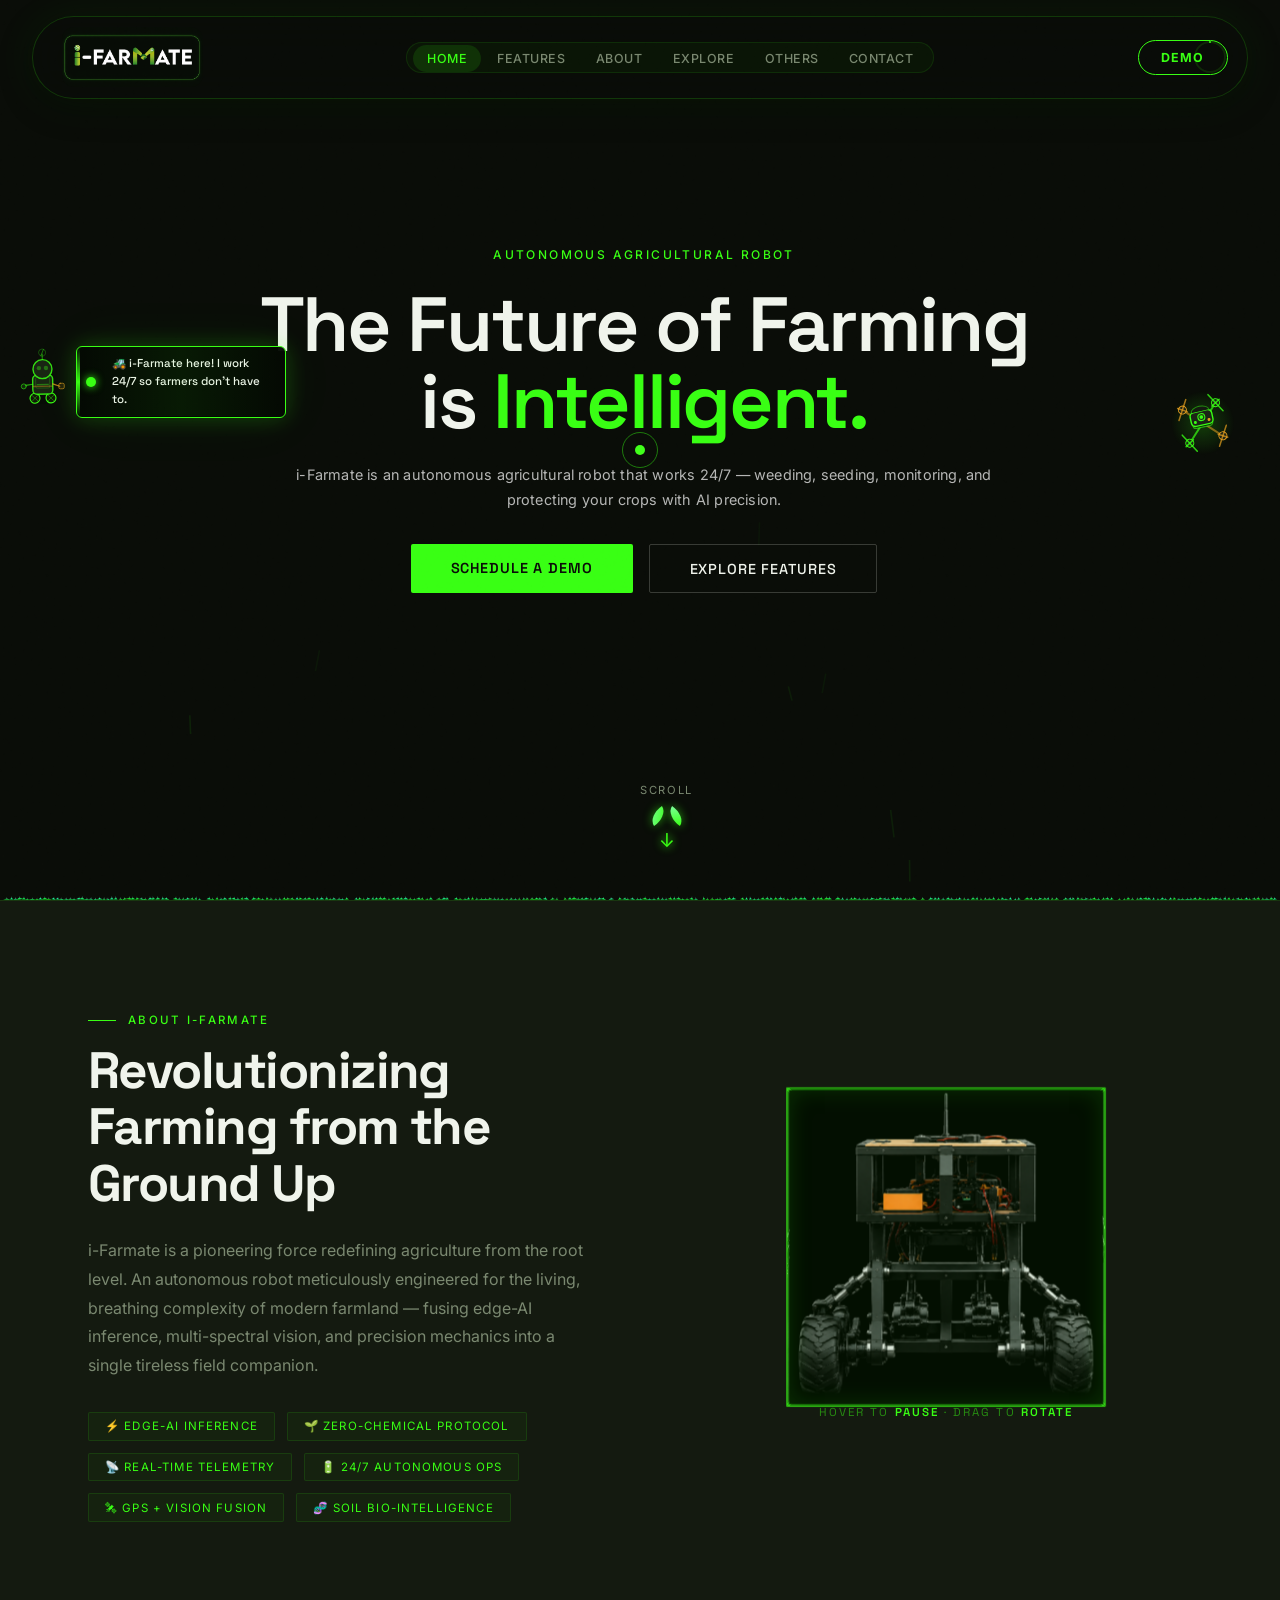
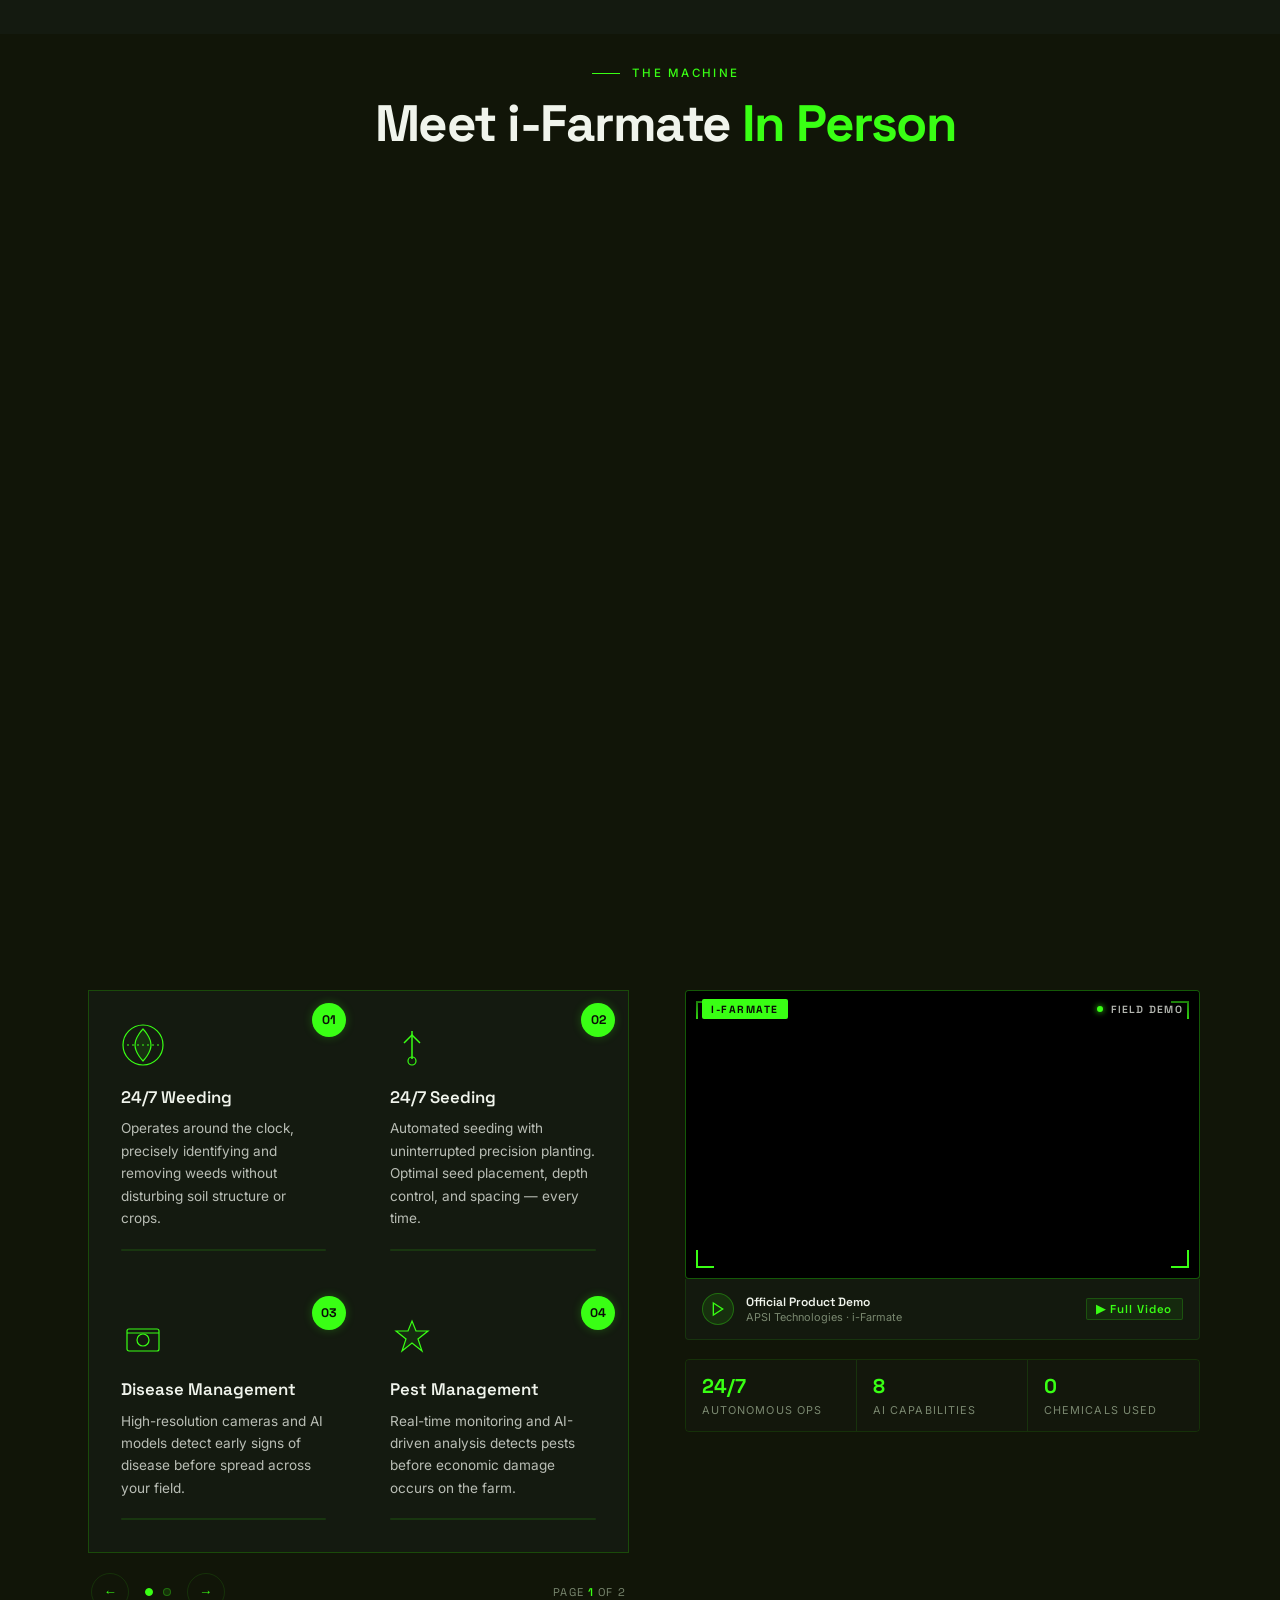
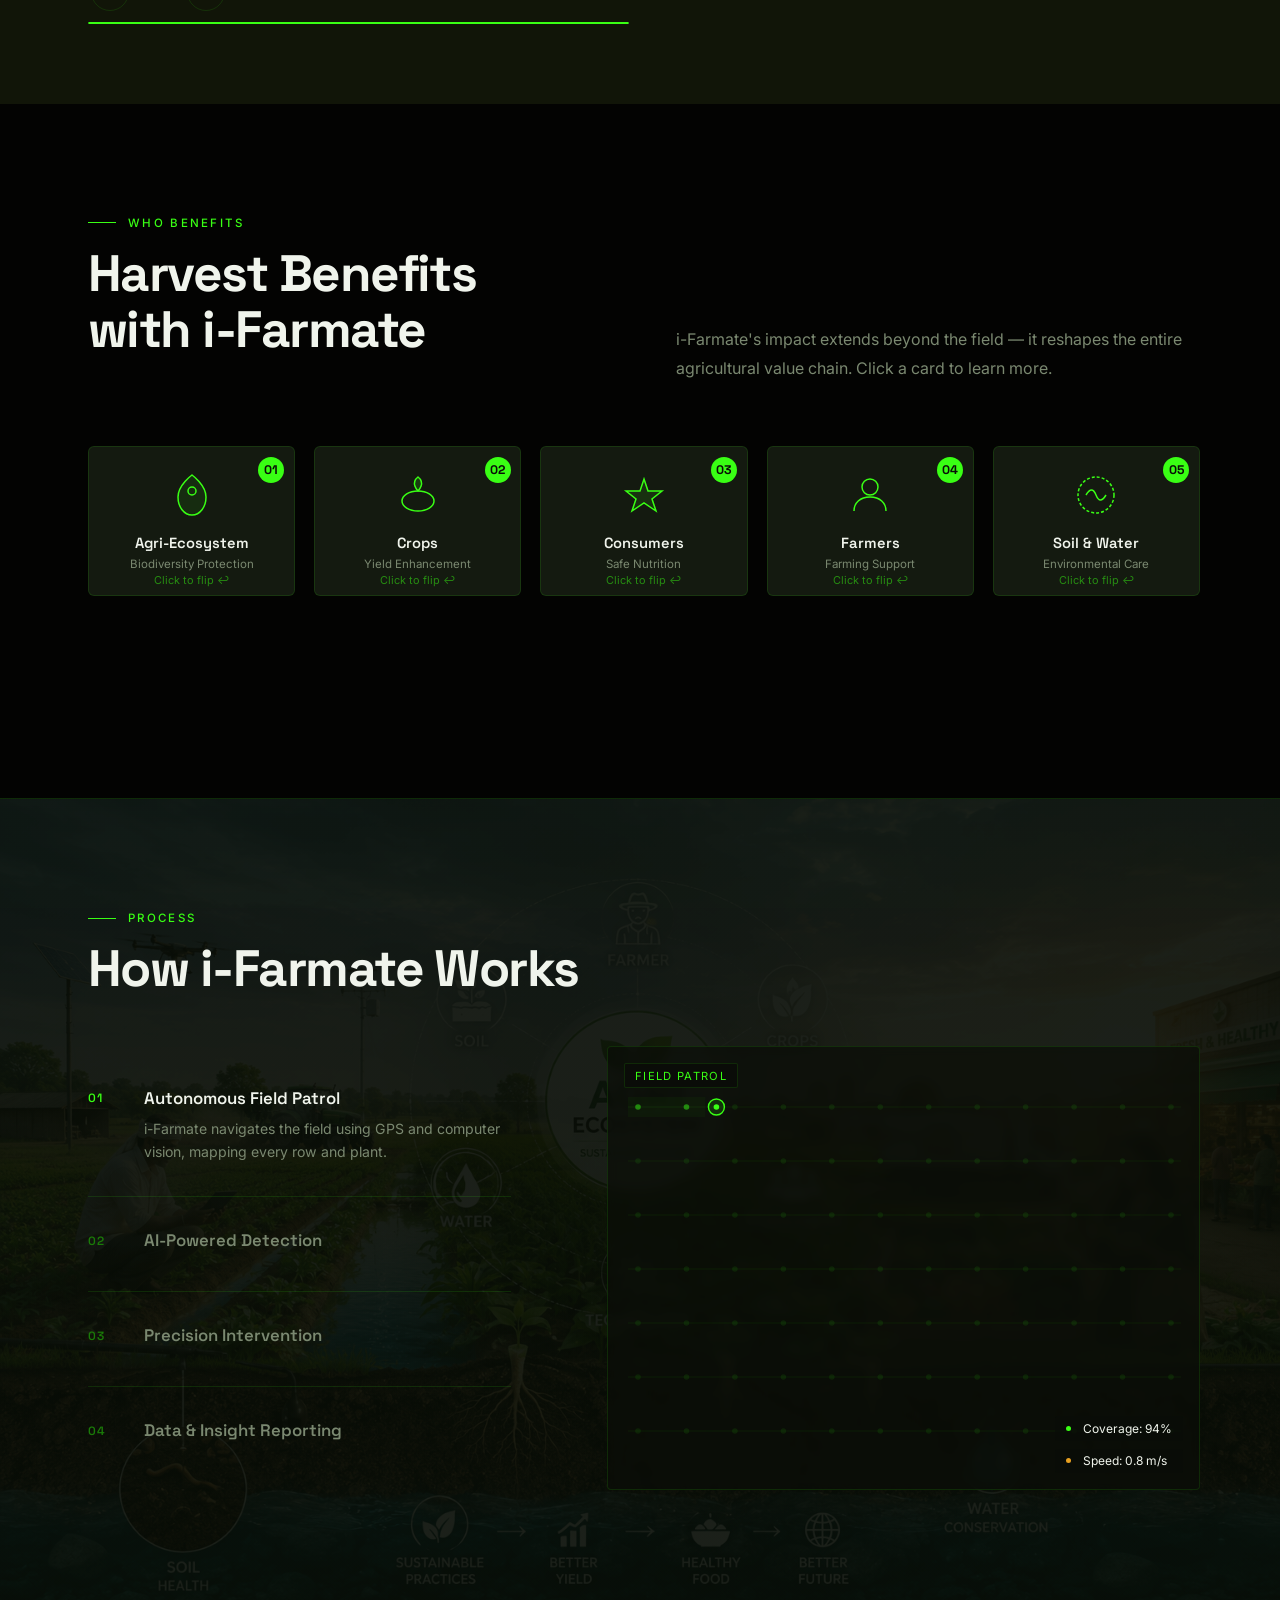
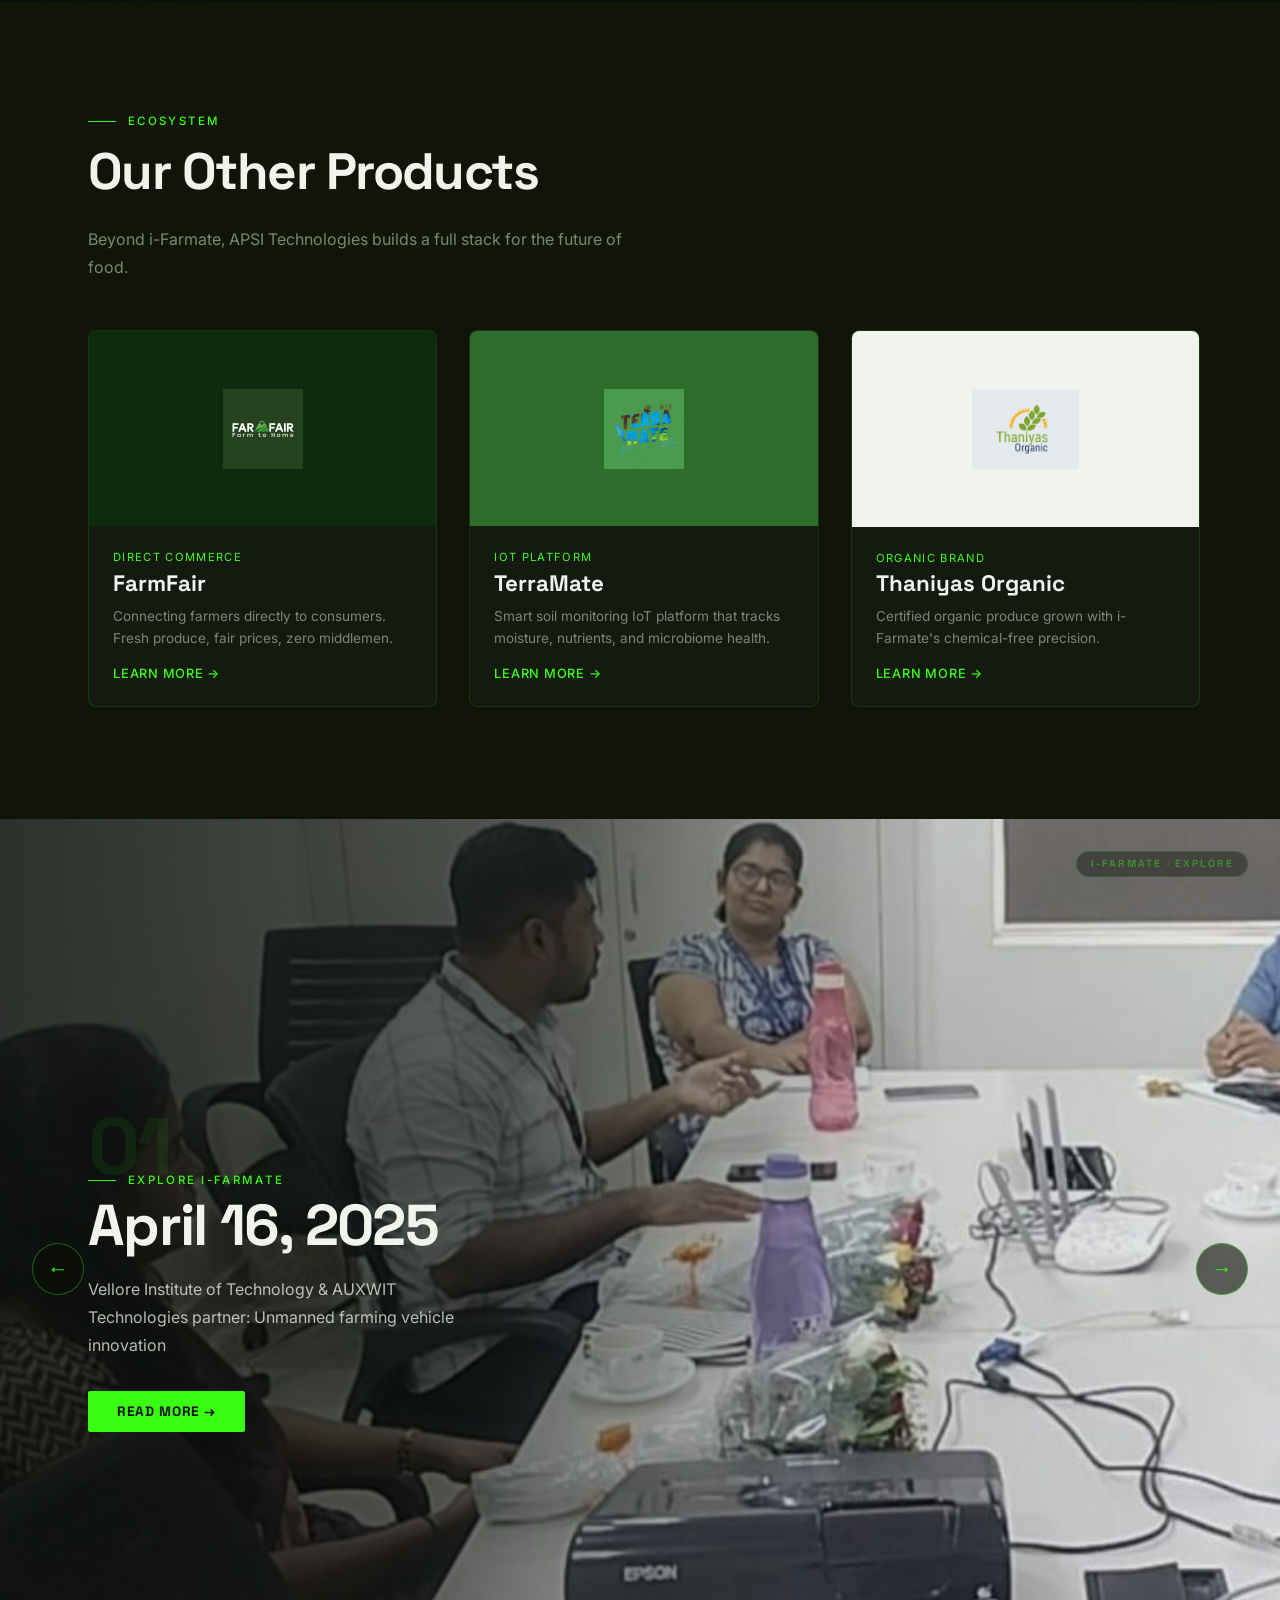
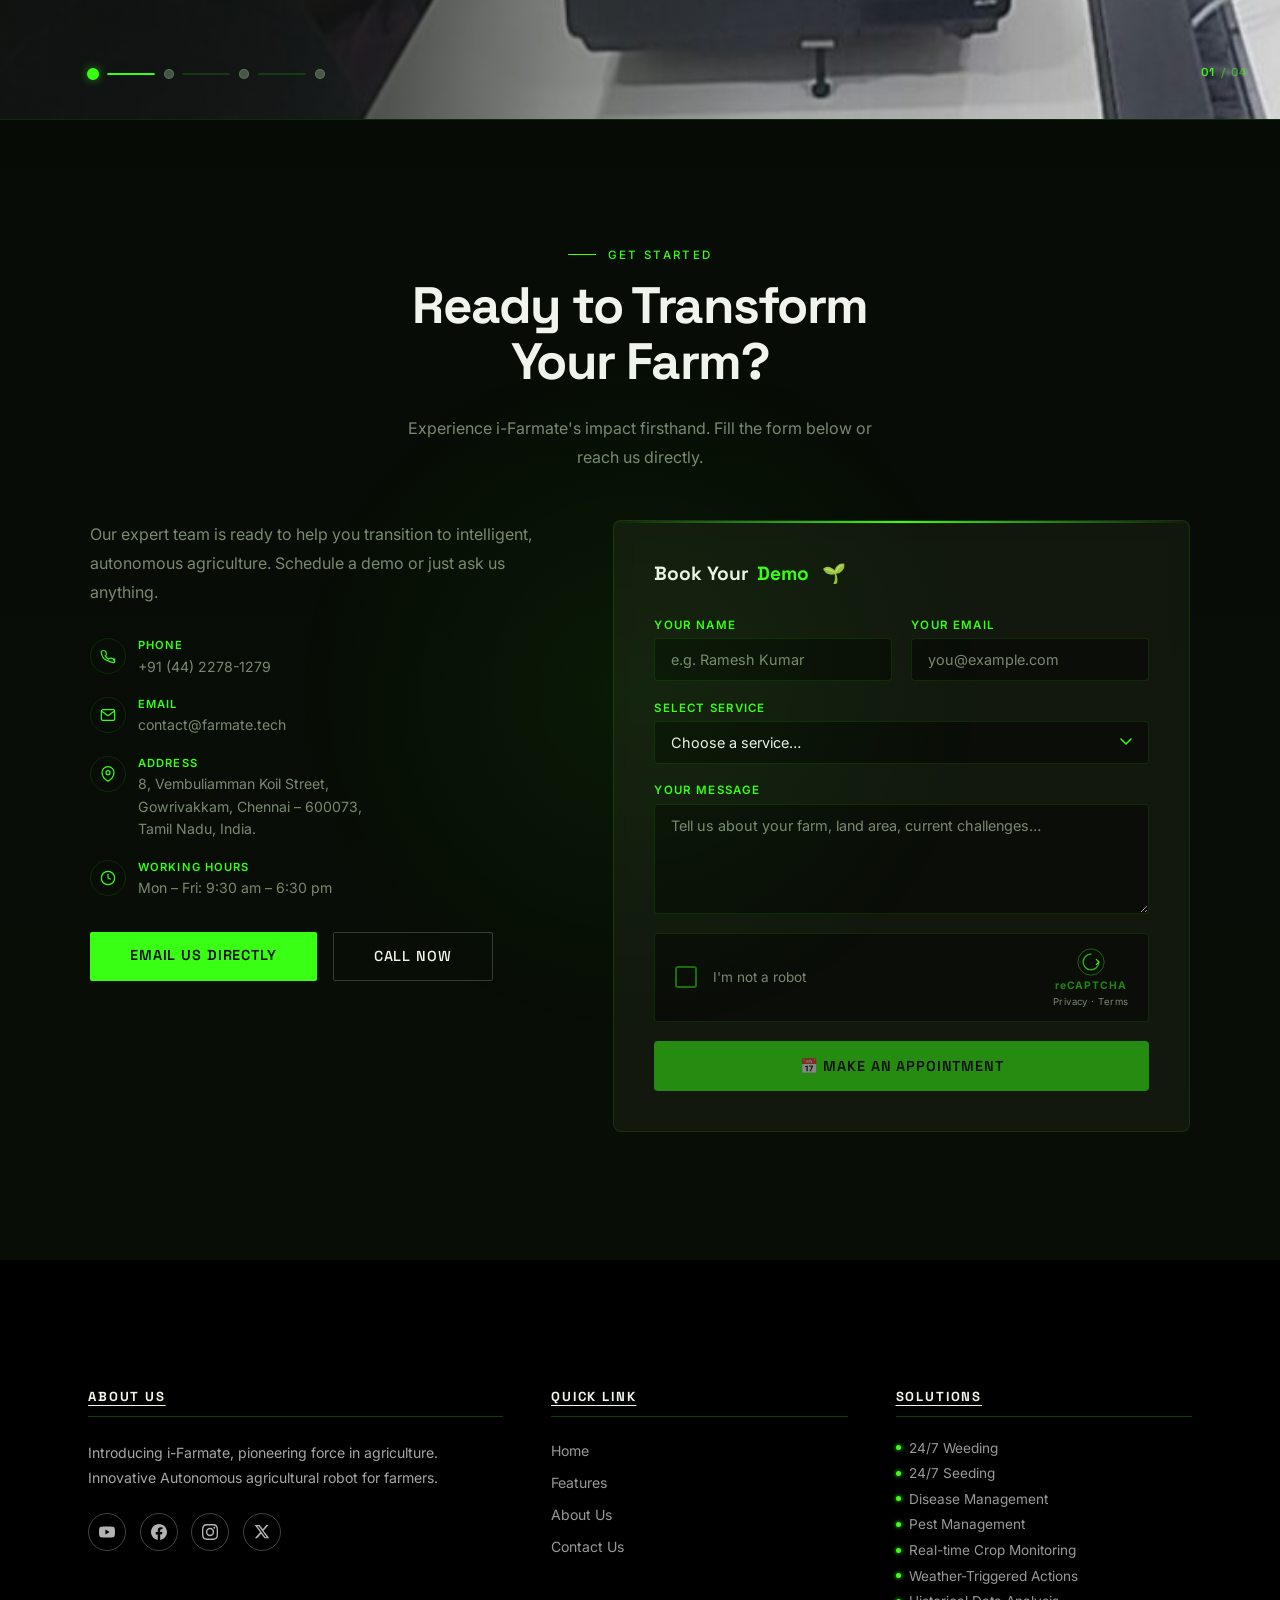
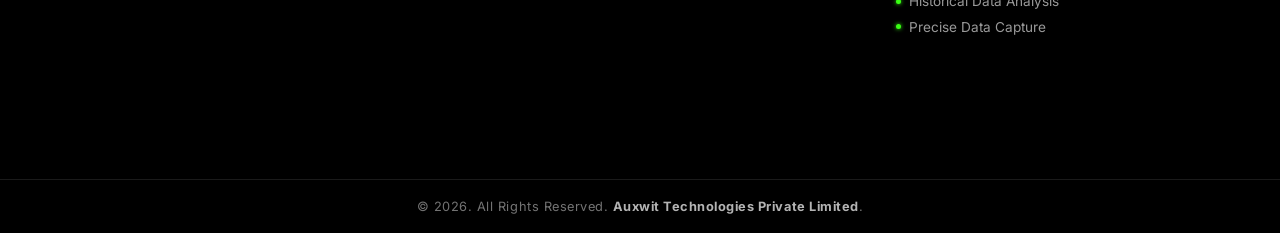
==== commit 8def6bde: "Updated logo , product cards, explore section" ====
--- a/i-farm_up.html
+++ b/i-farm_up.html
@@ -66,41 +66,13 @@
 .drone-tip-dot{position:absolute;left:.5rem;top:50%;transform:translateY(-50%);width:8px;height:8px;border-radius:50%;background:var(--chloro);box-shadow:0 0 6px var(--chloro);animation:tipDotPulse 1.2s ease-in-out infinite;}
 
 /* ══ INNOVATIVE NAVBAR ══ */
-nav{
-  position:fixed;top:0;left:0;right:0;z-index:100;
-  padding:0;
-  transform:translateY(-100%);
-  transition:transform .38s cubic-bezier(.16,1,.3,1);
-}
-
-.nav-logo{
-  height:60px;
-  width:auto;
-  display:block;
-  object-fit:contain;
-  border-radius:12px;
-}
-
-.nav-logo:hover{
-  transform:scale(1.08);
-}
+nav{position:fixed;top:0;left:0;right:0;z-index:100;padding:0;transform:translateY(-100%);transition:transform .38s cubic-bezier(.16,1,.3,1);}
+
+.nav-logo{height:60px;width:auto;display:block;object-fit:contain;border-radius:12px;}
+.nav-logo:hover{ transform:scale(1.08);}
 nav.nav-visible{transform:translateY(0)}
-.nav-inner{
-  display:flex;align-items:center;justify-content:space-between;
-  margin:1rem 2rem;
-  background:rgba(10,13,8,0.88);
-  backdrop-filter:blur(20px);
-  border:1px solid rgba(57,255,20,0.18);
-  border-radius:50px;
-  padding:.65rem 1.2rem .65rem 1.8rem;
-  box-shadow:0 0 40px rgba(57,255,20,0.06), 0 8px 32px rgba(0,0,0,.4);
-  transition:border-color .3s, box-shadow .3s;
-  position:relative;
-}
-.nav-inner:hover{
-  border-color:rgba(57,255,20,0.35);
-  box-shadow:0 0 60px rgba(57,255,20,0.1), 0 8px 40px rgba(0,0,0,.5);
-}
+.nav-inner{display:flex;align-items:center;justify-content:space-between;margin:1rem 2rem;background:rgba(10,13,8,0.88);backdrop-filter:blur(20px);border:1px solid rgba(57,255,20,0.18);border-radius:50px;padding:.65rem 1.2rem .65rem 1.8rem;box-shadow:0 0 40px rgba(57,255,20,0.06), 0 8px 32px rgba(0,0,0,.4);transition:border-color .3s, box-shadow .3s;position:relative;}
+.nav-inner:hover{border-color:rgba(57,255,20,0.35);box-shadow:0 0 60px rgba(57,255,20,0.1), 0 8px 40px rgba(0,0,0,.5);}
 .nl{font-family:var(--fd);font-size:1.2rem;font-weight:700;color:var(--off-white);text-decoration:none;letter-spacing:-.02em;display:flex;align-items:center;gap:.5rem}
 .nl span{color:var(--chloro)}
 .nl-dot{width:7px;height:7px;border-radius:50%;background:var(--chloro);box-shadow:0 0 8px var(--chloro);animation:tipDotPulse 1.4s ease-in-out infinite;flex-shrink:0}
@@ -312,7 +284,7 @@
 .pdc{font-size:.85rem;color:var(--muted);margin-top:.5rem;line-height:1.6}
 .pa{display:inline-flex;align-items:center;gap:.4rem;font-size:.8rem;color:var(--chloro);margin-top:1rem;letter-spacing:.06em;text-transform:uppercase;font-weight:500}
 
-/* ══ EXPLORE SECTION ══ */
+
 #explore{padding:0;position:relative;overflow:hidden;}
 .explore-carousel{position:relative;width:100%;height:100vh;min-height:600px;overflow:hidden;}
 .explore-slide{
@@ -370,7 +342,7 @@
 .explore-btn:hover::before{transform:translateX(110%) skewX(-15deg)}
 .explore-btn:hover{transform:translateY(-2px);box-shadow:0 8px 28px rgba(57,255,20,.35);}
 
-/* Arrow buttons */
+
 .explore-arrow{
   position:absolute;top:50%;transform:translateY(-50%);z-index:10;
   width:52px;height:52px;
@@ -390,7 +362,7 @@
 .explore-prev{left:2rem;}
 .explore-next{right:2rem;}
 
-/* Dot nav row at bottom */
+
 .explore-dots{
   position:absolute;bottom:2.5rem;left:5.5rem;z-index:10;
   display:flex;align-items:center;gap:.55rem;
@@ -420,7 +392,7 @@
   transition:width linear;
 }
 
-/* Slide counter */
+
 .explore-counter{
   position:absolute;bottom:2.5rem;right:2rem;z-index:10;
   font-family:var(--fd);font-size:.72rem;font-weight:600;
@@ -429,7 +401,7 @@
 }
 #explore-current{color:var(--chloro);}
 
-/* Section label top-right */
+
 .explore-section-label{
   position:absolute;top:2rem;right:2rem;z-index:10;
   font-family:var(--fd);font-size:.65rem;font-weight:700;
@@ -1132,7 +1104,7 @@
 
 <footer id="footer-section">
   <video id="footerVideo" autoplay muted playsinline style="position:absolute;inset:0;width:100%;height:100%;object-fit:cover;">
-    <source src="video/footerf1.mp4" type="video/mp4">
+    <source src="video/fv1.mp4" type="video/mp4">
   </video>
   <div class="footer-video-overlay"></div>
   <div class="footer-main">
@@ -1423,7 +1395,7 @@
 
 /* FOOTER VIDEO SWITCH */
 const footerVideo=document.getElementById('footerVideo');
-const videos=['video/footerf1.mp4','video/footerf2.mp4'];
+const videos=['video/fv1.mp4','video/fv2.mp4'];
 let current=0;
 footerVideo.addEventListener('ended',()=>{current=(current+1)%videos.length;footerVideo.src=videos[current];footerVideo.play();});
 
@@ -1438,7 +1410,7 @@
   const AUTO_DURATION=6000; // ms per slide
   let current=0,exploreInterval=null,timerRAF=null,timerStart=0;
 
-  // Progress bar ids per gap (between dot i and dot i+1)
+  
   const progressBars=[
     document.getElementById('edp0'),
     document.getElementById('edp1'),
@@ -1456,8 +1428,8 @@
   }
 
   function animateProgressBar(idx){
-    // idx = current slide index; bar between slide idx and idx+1
-    if(idx>=progressBars.length)return; // last slide has no bar after it
+
+    if(idx>=progressBars.length)return; 
     const bar=progressBars[idx];
     if(!bar)return;
     bar.style.transition='none';
@@ -1476,7 +1448,7 @@
     dots.forEach((d,i)=>d.classList.toggle('active',i===current));
     if(currentEl)currentEl.textContent=padNum(current+1);
 
-    // Reset all bars, fill completed ones
+    
     resetAllProgressBars();
     for(let i=0;i<current;i++){
       if(progressBars[i]){
@@ -1485,10 +1457,10 @@
       }
     }
 
-    // Start auto-progress on current bar
+    
     animateProgressBar(current);
 
-    // Restart auto-advance timer
+    
     clearInterval(exploreInterval);
     exploreInterval=setInterval(()=>goTo(current+1),AUTO_DURATION);
   }
@@ -1500,7 +1472,7 @@
   nextBtn.addEventListener('click',()=>goTo(current+1,true));
   dots.forEach((d,i)=>d.addEventListener('click',()=>goTo(i,true)));
 
-  // Keyboard support when section visible
+  
   document.addEventListener('keydown',e=>{
     const sec=document.getElementById('explore');
     if(!sec)return;
@@ -1510,7 +1482,7 @@
     if(e.key==='ArrowLeft'||e.key==='ArrowUp')goTo(current-1,true);
   });
 
-  // Touch/swipe support
+  
   let touchStartX=0;
   const carousel=document.getElementById('explore-carousel');
   carousel.addEventListener('touchstart',e=>{touchStartX=e.touches[0].clientX;},{passive:true});
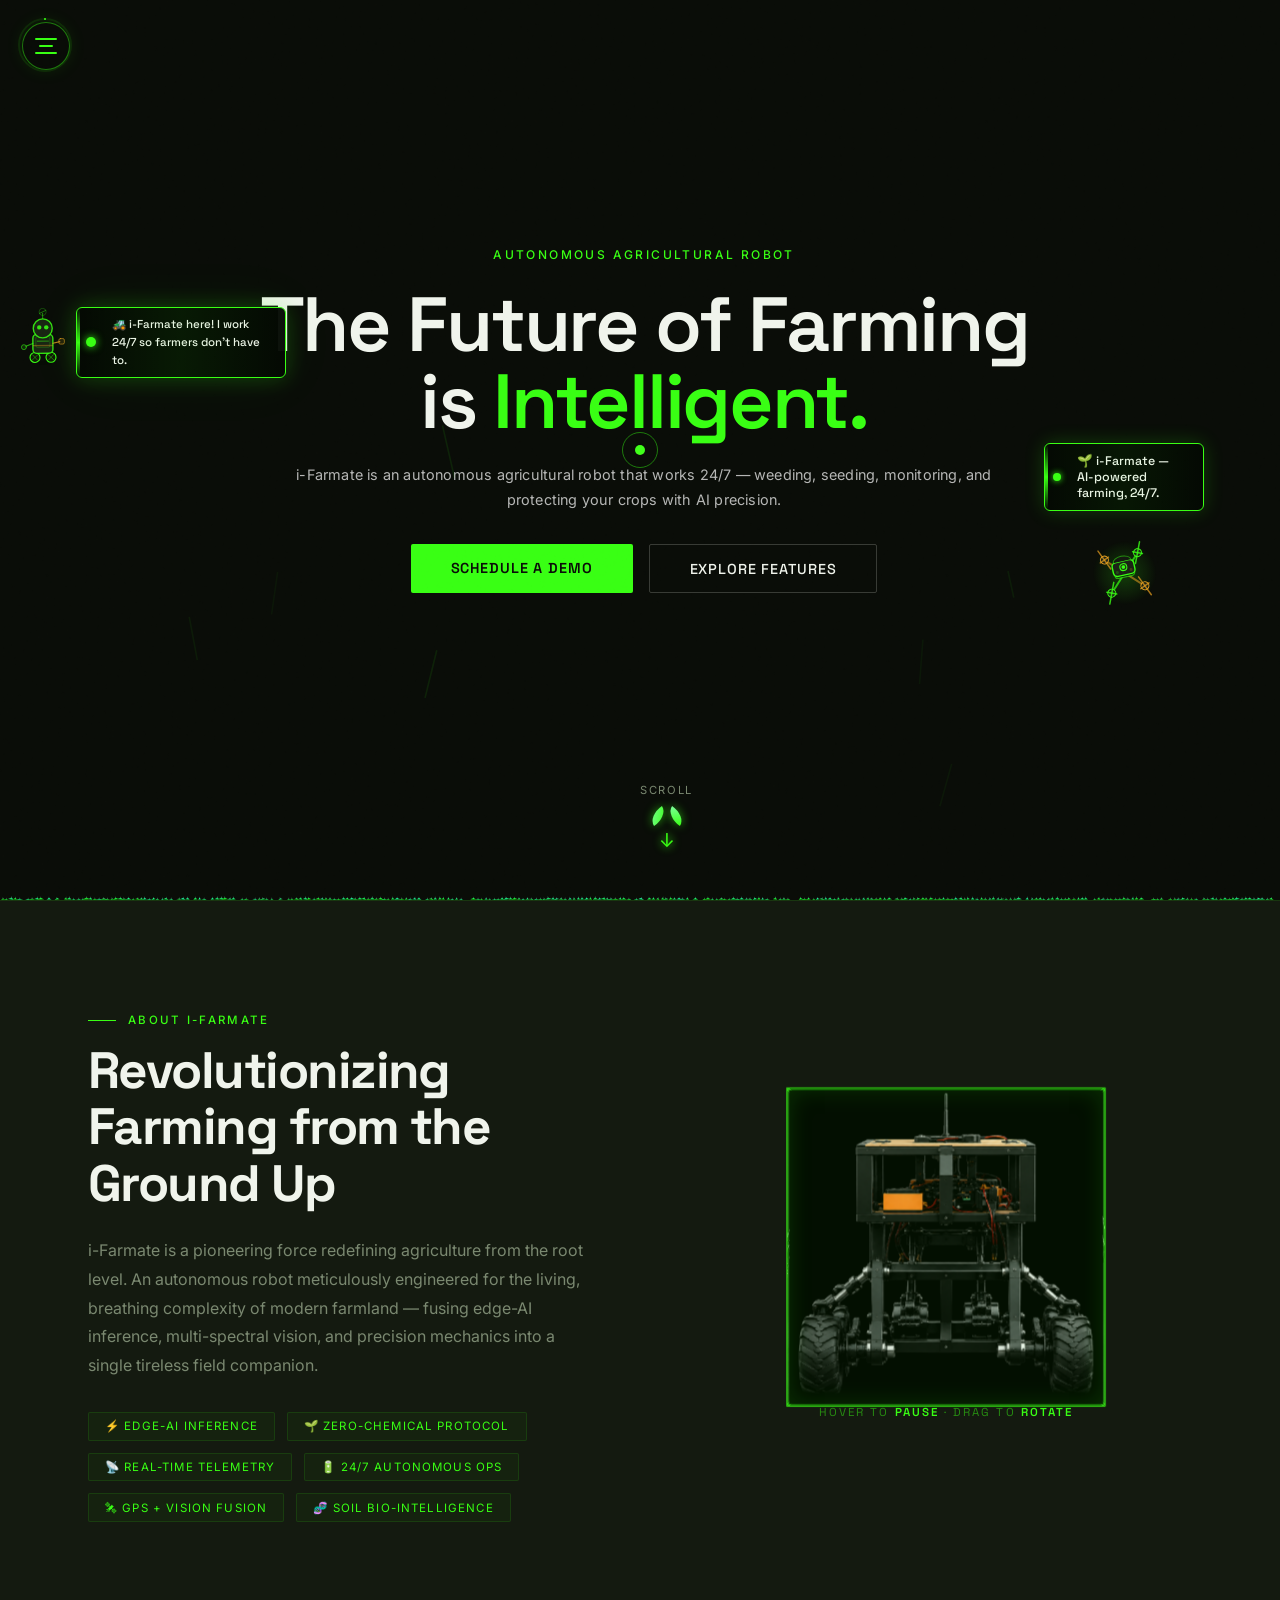
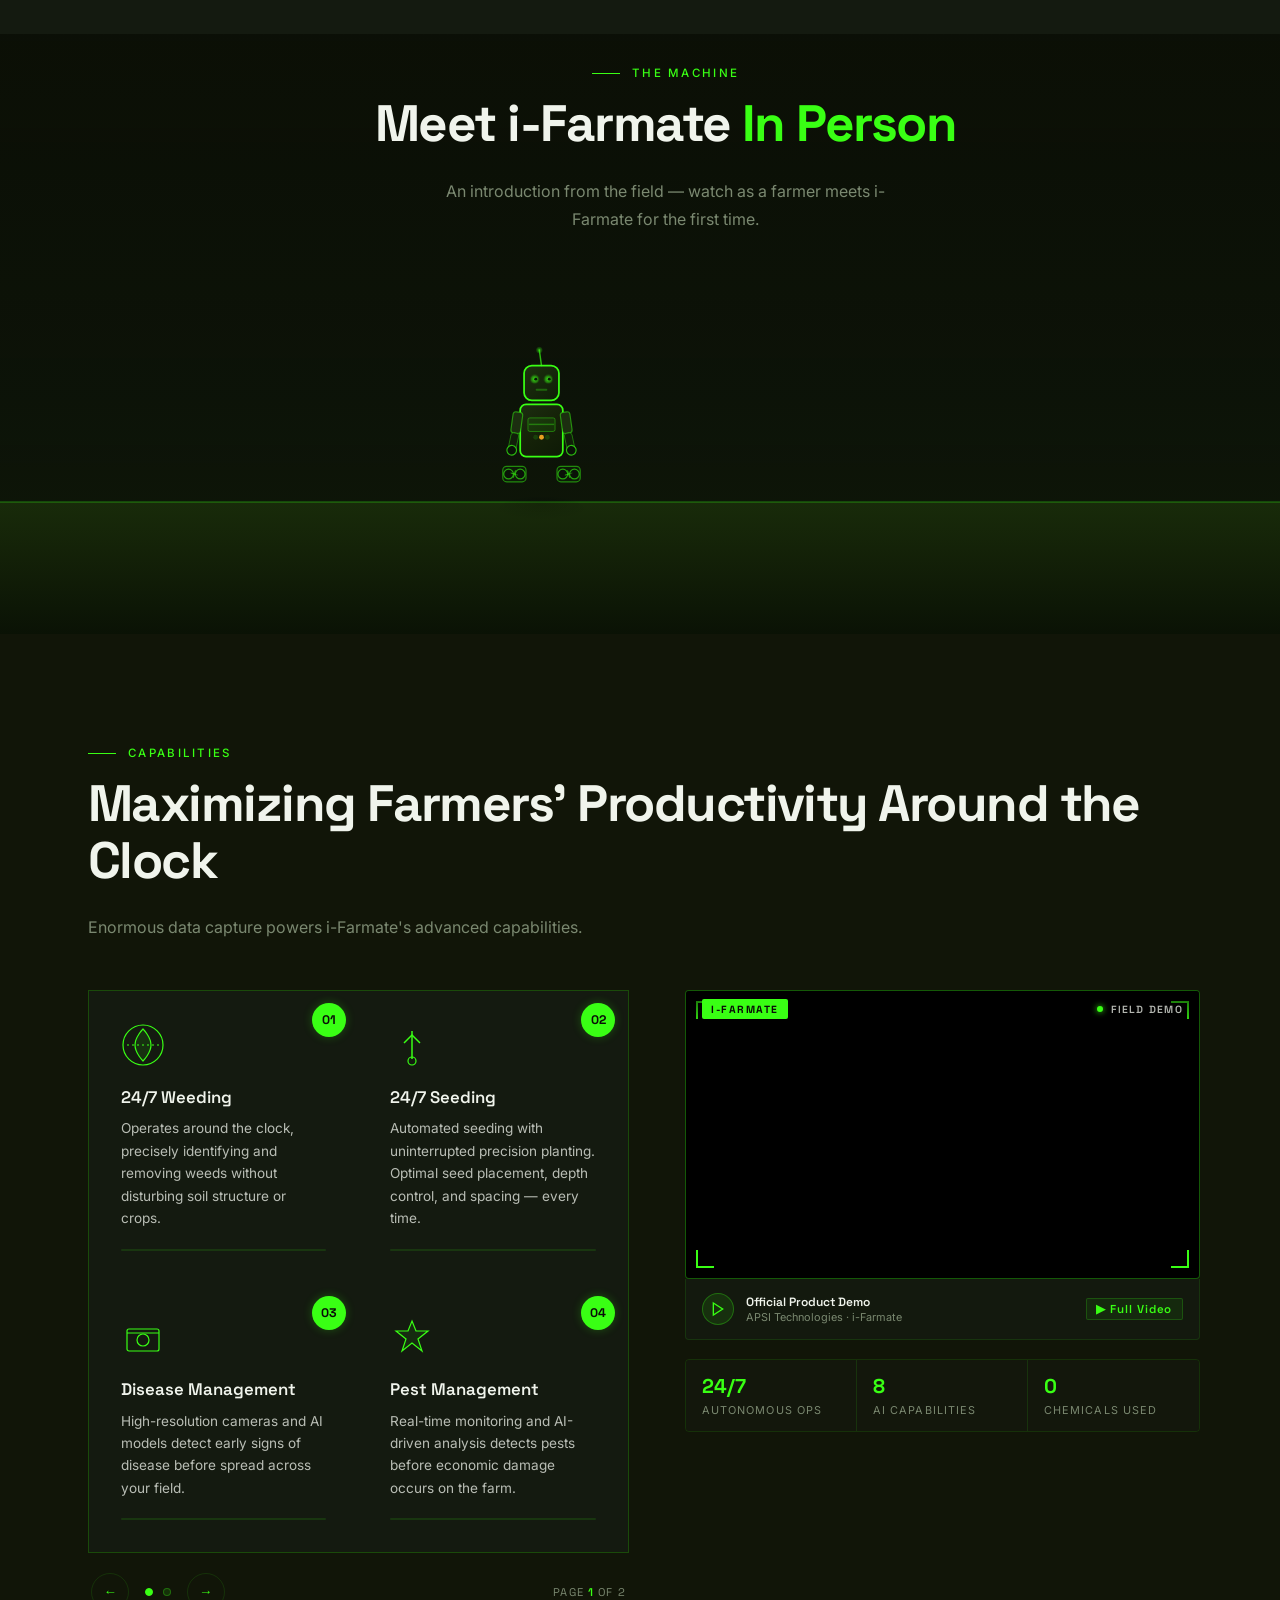
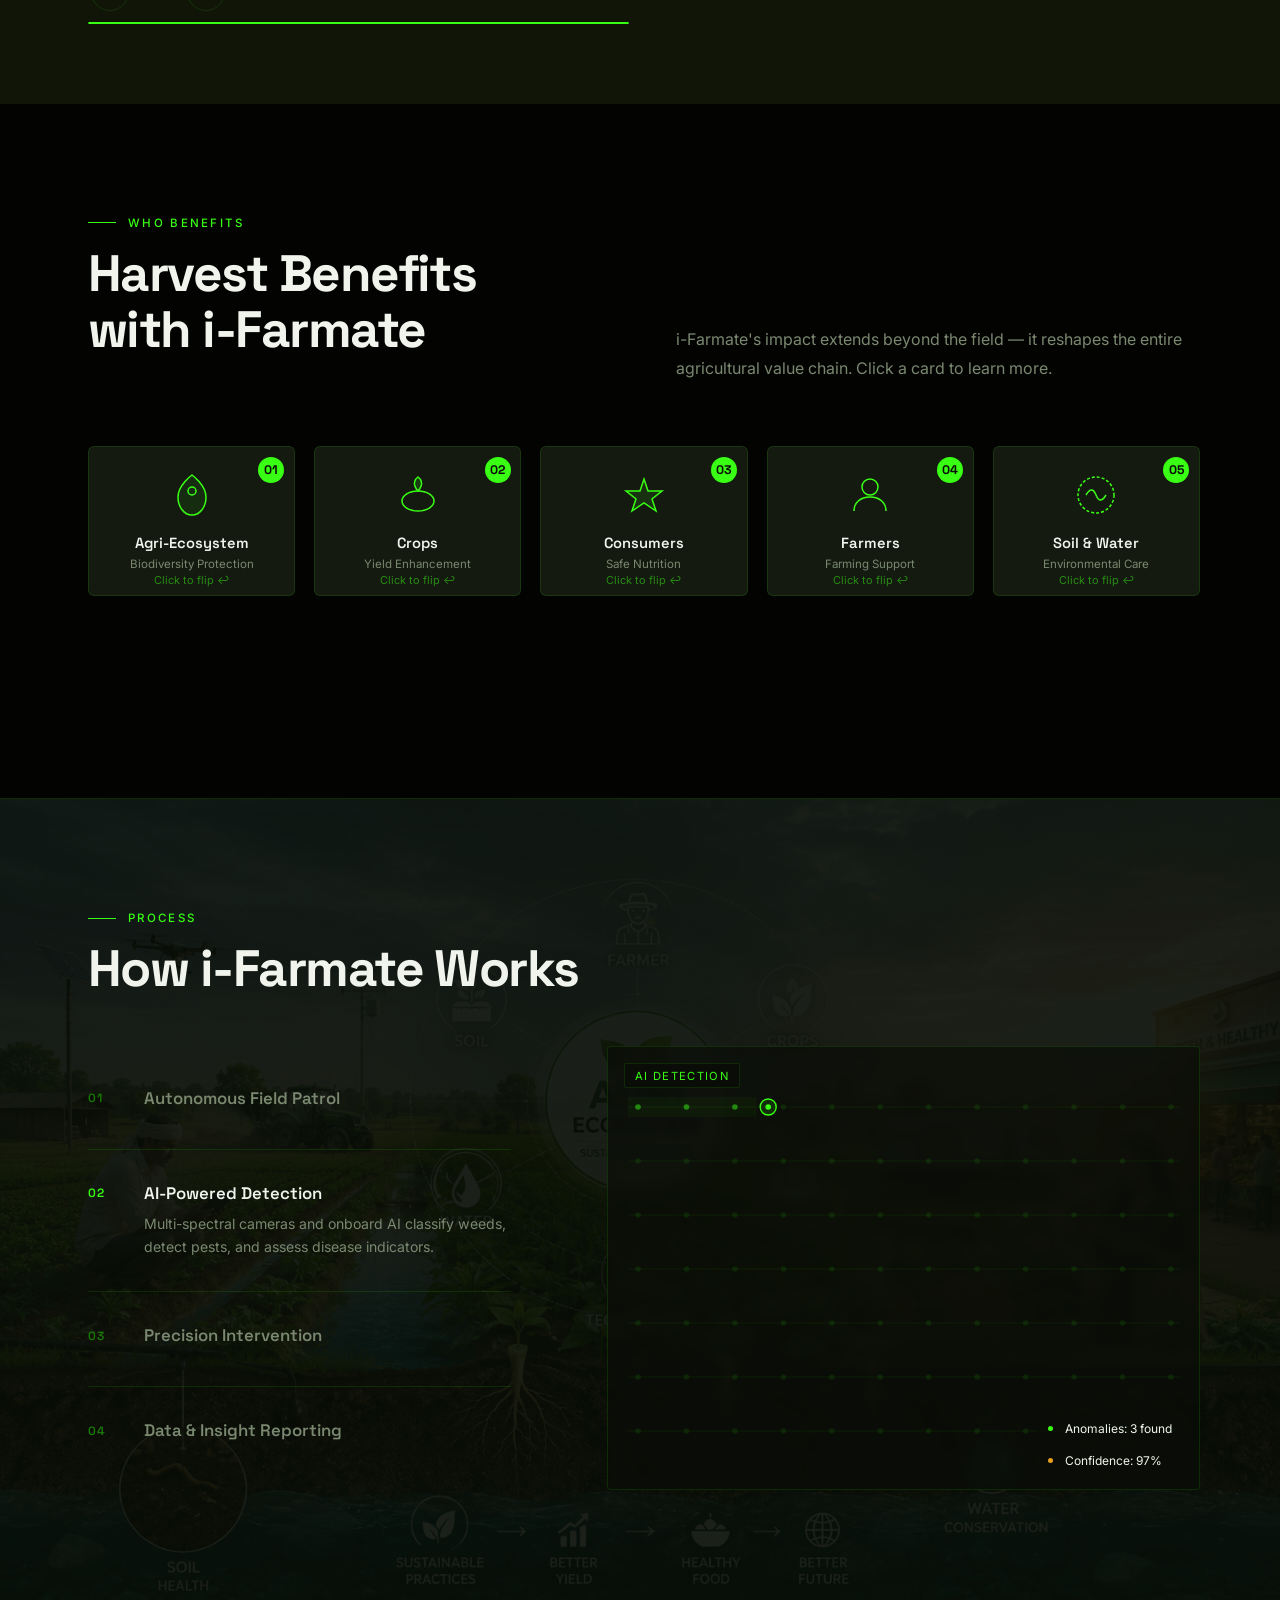
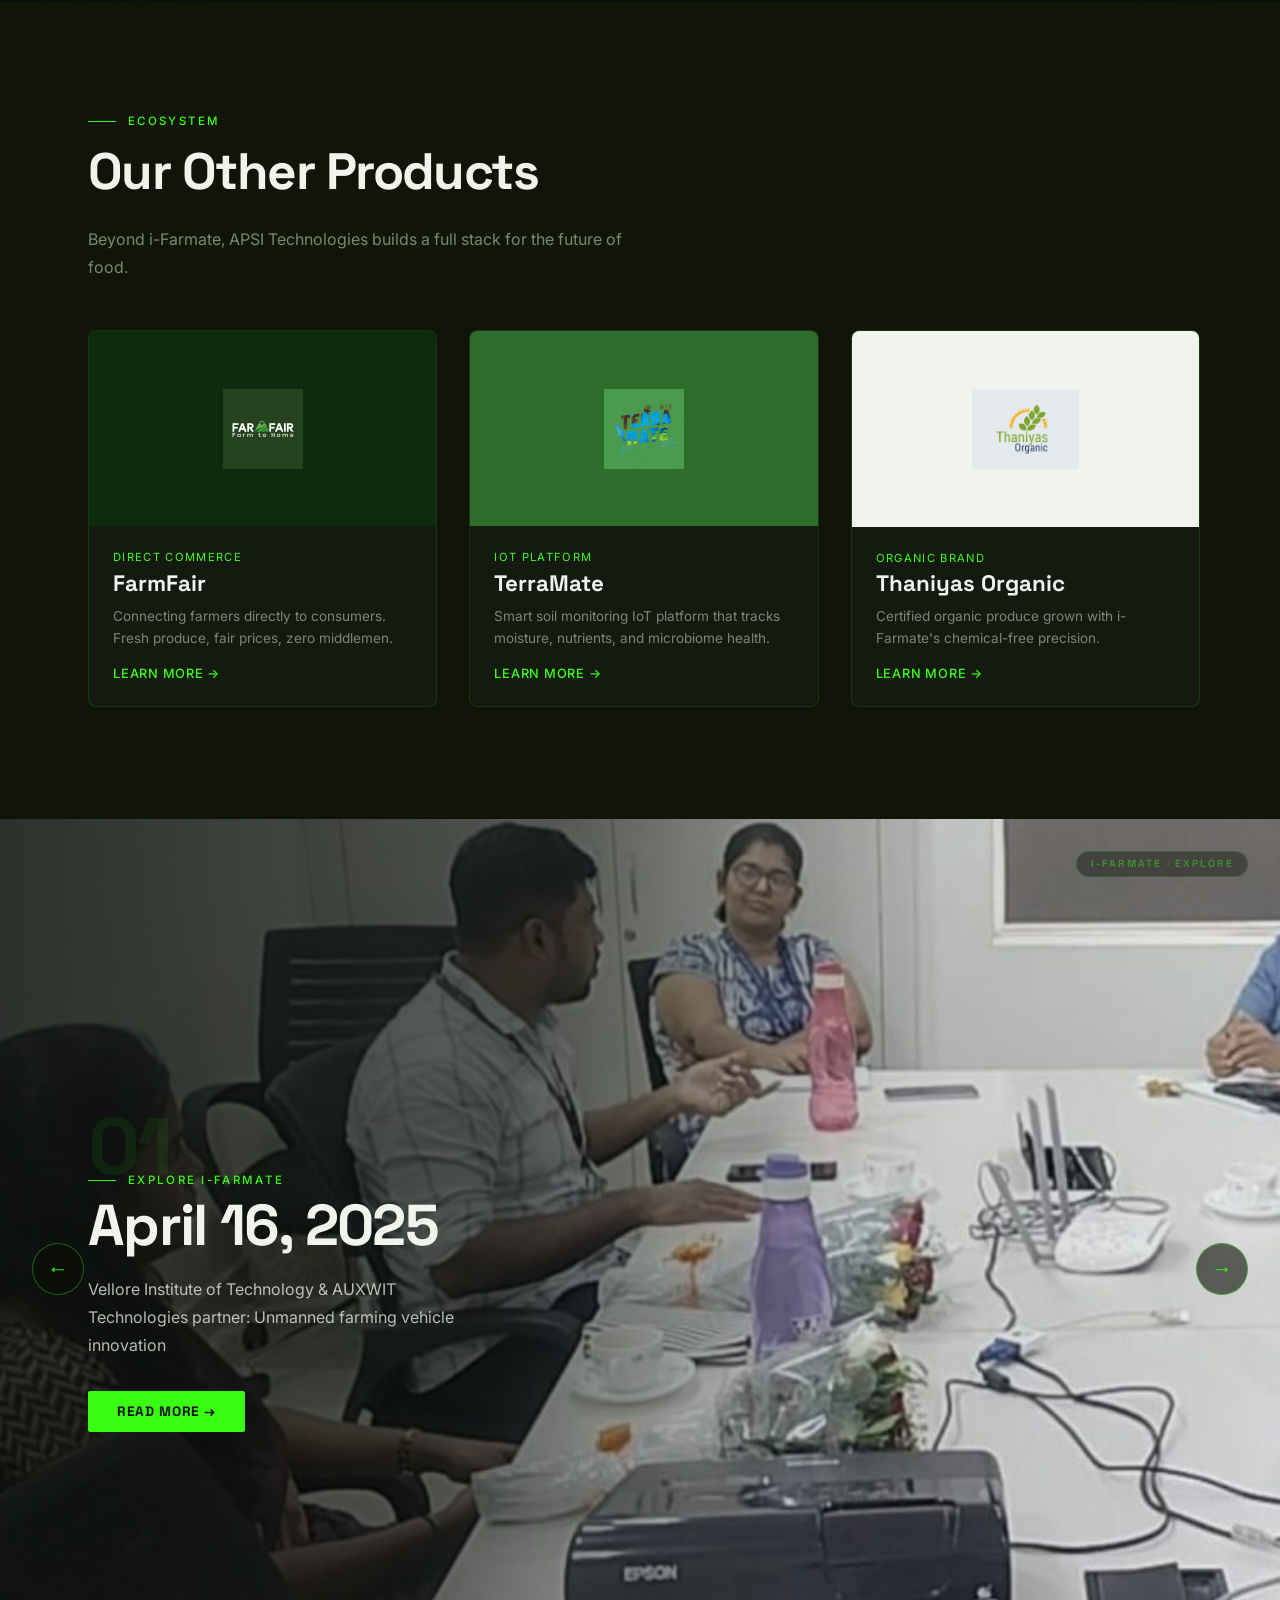
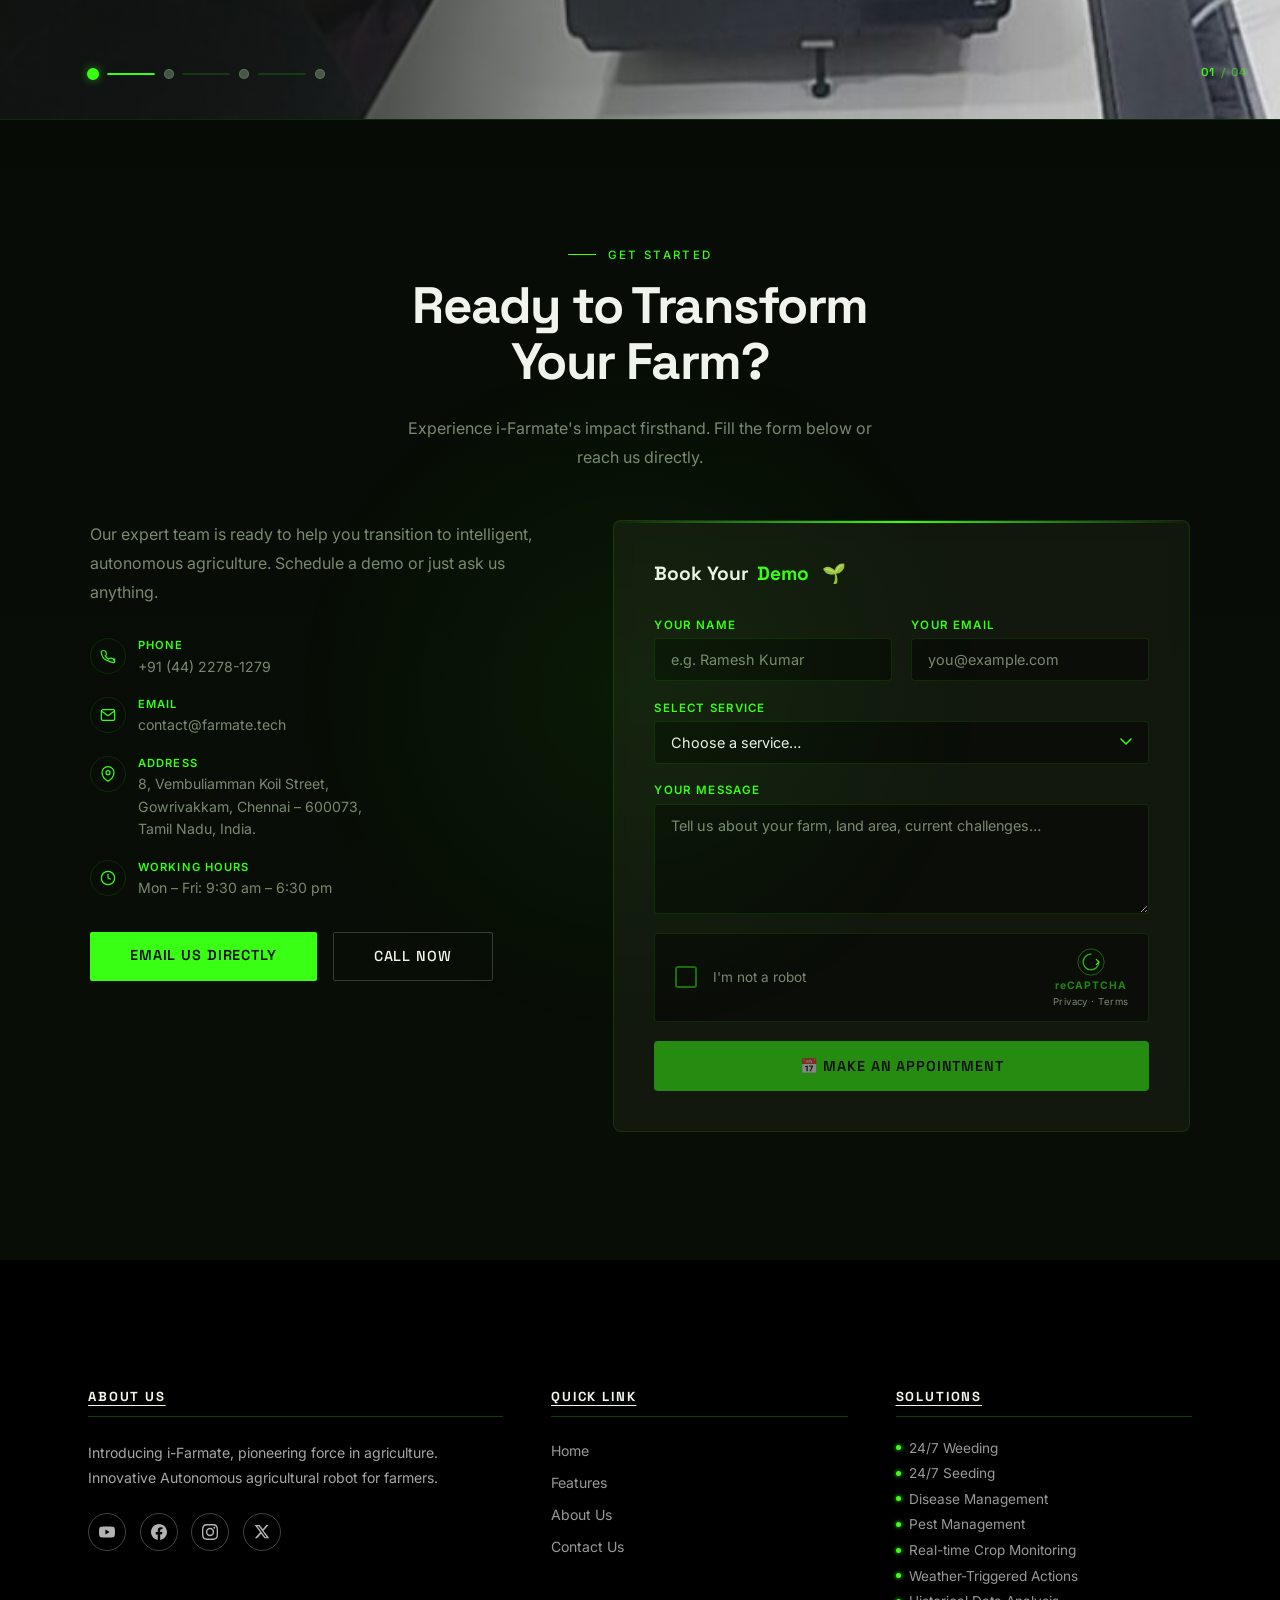
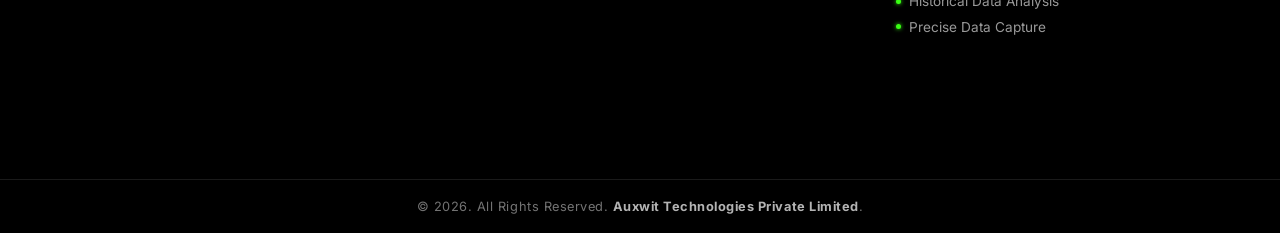
==== commit 24c99456: "Update i-farm_up.html" ====
--- a/i-farm_up.html
+++ b/i-farm_up.html
@@ -65,46 +65,180 @@
 .drone-tip-bar{position:absolute;left:0;top:0;bottom:0;width:3px;background:linear-gradient(180deg,transparent,var(--chloro),transparent);animation:tipBarPulse 1.4s ease-in-out infinite;}
 .drone-tip-dot{position:absolute;left:.5rem;top:50%;transform:translateY(-50%);width:8px;height:8px;border-radius:50%;background:var(--chloro);box-shadow:0 0 6px var(--chloro);animation:tipDotPulse 1.2s ease-in-out infinite;}
 
-/* ══ INNOVATIVE NAVBAR ══ */
-nav{position:fixed;top:0;left:0;right:0;z-index:100;padding:0;transform:translateY(-100%);transition:transform .38s cubic-bezier(.16,1,.3,1);}
-
-.nav-logo{height:60px;width:auto;display:block;object-fit:contain;border-radius:12px;}
-.nav-logo:hover{ transform:scale(1.08);}
-nav.nav-visible{transform:translateY(0)}
-.nav-inner{display:flex;align-items:center;justify-content:space-between;margin:1rem 2rem;background:rgba(10,13,8,0.88);backdrop-filter:blur(20px);border:1px solid rgba(57,255,20,0.18);border-radius:50px;padding:.65rem 1.2rem .65rem 1.8rem;box-shadow:0 0 40px rgba(57,255,20,0.06), 0 8px 32px rgba(0,0,0,.4);transition:border-color .3s, box-shadow .3s;position:relative;}
-.nav-inner:hover{border-color:rgba(57,255,20,0.35);box-shadow:0 0 60px rgba(57,255,20,0.1), 0 8px 40px rgba(0,0,0,.5);}
-.nl{font-family:var(--fd);font-size:1.2rem;font-weight:700;color:var(--off-white);text-decoration:none;letter-spacing:-.02em;display:flex;align-items:center;gap:.5rem}
-.nl span{color:var(--chloro)}
-.nl-dot{width:7px;height:7px;border-radius:50%;background:var(--chloro);box-shadow:0 0 8px var(--chloro);animation:tipDotPulse 1.4s ease-in-out infinite;flex-shrink:0}
-.nm{display:flex;gap:.2rem;list-style:none;align-items:center;background:rgba(57,255,20,0.04);border:1px solid rgba(57,255,20,0.1);border-radius:50px;padding:.3rem .4rem;}
-.nm a{font-size:.78rem;letter-spacing:.04em;text-transform:uppercase;color:var(--muted);text-decoration:none;transition:color .2s,background .2s;padding:.38rem .85rem;border-radius:50px;position:relative;font-weight:500;}
-.nm a:hover{color:var(--off-white);background:rgba(57,255,20,0.1);}
-.nm a.active-link{color:var(--chloro);background:rgba(57,255,20,0.12);}
-.nc{font-size:.78rem;font-weight:700;letter-spacing:.08em;text-transform:uppercase;padding:.55rem 1.4rem;border:1.5px solid var(--chloro);color:var(--chloro);background:transparent;border-radius:50px;cursor:pointer;text-decoration:none;transition:background .2s,color .2s,box-shadow .2s;white-space:nowrap;}
-.nc:hover{background:var(--chloro);color:var(--soil);box-shadow:0 0 20px rgba(57,255,20,.3);}
-.nav-ham{display:none;width:42px;height:42px;border:1.5px solid rgba(57,255,20,0.3);border-radius:50%;background:transparent;cursor:pointer;flex-direction:column;align-items:center;justify-content:center;gap:5px;transition:border-color .2s,background .2s;}
-.nav-ham:hover{border-color:var(--chloro);background:rgba(57,255,20,0.08);}
-.nav-ham span{display:block;width:16px;height:1.5px;background:var(--chloro);border-radius:2px;transition:transform .3s,opacity .3s,width .3s;}
-.nav-ham.open span:nth-child(1){transform:translateY(6.5px) rotate(45deg);}
-.nav-ham.open span:nth-child(2){opacity:0;width:0;}
-.nav-ham.open span:nth-child(3){transform:translateY(-6.5px) rotate(-45deg);}
-.nav-drawer{
-  position:absolute;top:calc(100% + .5rem);left:0;right:0;
-  background:rgba(10,13,8,0.98);border:1px solid rgba(57,255,20,0.2);border-radius:20px;
-  padding:1rem;overflow:hidden;
-  max-height:0;opacity:0;
-  transition:max-height .45s cubic-bezier(.16,1,.3,1), opacity .3s ease;
+/* ══ NEW SLIDE-OUT NAVBAR ══ */
+
+/* The toggle button — always visible, top-left */
+#nav-toggle{
+  position:fixed;top:22px;left:22px;z-index:1002;
+  width:48px;height:48px;
+  background:rgba(10,13,8,0.92);
+  border:1.5px solid rgba(57,255,20,0.45);
+  border-radius:50%;
+  display:flex;align-items:center;justify-content:center;
+  cursor:pointer;
+  transition:background .25s, border-color .25s, box-shadow .25s, transform .25s;
+  backdrop-filter:blur(12px);
+  box-shadow:0 0 18px rgba(57,255,20,.1);
+}
+#nav-toggle:hover{
+  background:rgba(57,255,20,0.12);
+  border-color:var(--chloro);
+  box-shadow:0 0 28px rgba(57,255,20,.28);
+  transform:scale(1.08);
+}
+/* Chevron icon inside button */
+#nav-toggle-icon{
+  display:flex;flex-direction:column;align-items:center;justify-content:center;
+  gap:5px;width:22px;
+}
+#nav-toggle-icon span{
+  display:block;height:1.8px;background:var(--chloro);border-radius:2px;
+  transform-origin:center;
+  transition:transform .35s cubic-bezier(.16,1,.3,1), opacity .25s, width .35s;
+}
+#nav-toggle-icon span:nth-child(1){width:22px;}
+#nav-toggle-icon span:nth-child(2){width:14px;}
+#nav-toggle-icon span:nth-child(3){width:22px;}
+
+/* When open — animate to X */
+#nav-toggle.open #nav-toggle-icon span:nth-child(1){
+  transform:translateY(6.8px) rotate(45deg);width:22px;
+}
+#nav-toggle.open #nav-toggle-icon span:nth-child(2){
+  opacity:0;width:0;
+}
+#nav-toggle.open #nav-toggle-icon span:nth-child(3){
+  transform:translateY(-6.8px) rotate(-45deg);width:22px;
+}
+
+/* Progress ring around toggle button */
+#nav-progress-svg{
+  position:fixed;top:14px;left:14px;z-index:1003;
+  width:62px;height:62px;pointer-events:none;
+}
+#nav-progress-svg circle{transition:stroke-dashoffset .1s linear;}
+
+/* The sliding navbar bar */
+#nav-bar{
+  position:fixed;top:16px;left:16px;z-index:1001;
+  height:52px;
+  background:rgba(8,12,7,0.97);
+  border:1.5px solid rgba(57,255,20,0.25);
+  border-radius:50px;
+  display:flex;align-items:center;
+  /* Start hidden — zero width, clipped */
+  width:52px;
+  overflow:hidden;
   backdrop-filter:blur(20px);
-  box-shadow:0 20px 60px rgba(0,0,0,.6), 0 0 40px rgba(57,255,20,.06);
+  box-shadow:0 0 40px rgba(57,255,20,.06), 0 8px 32px rgba(0,0,0,.5);
+  /* Smooth slide-open */
+  transition:
+    width .55s cubic-bezier(.16,1,.3,1),
+    border-color .3s,
+    box-shadow .3s,
+    opacity .3s;
   pointer-events:none;
-}
-.nav-drawer.open{max-height:400px;opacity:1;pointer-events:all;}
-.nav-drawer ul{list-style:none;display:flex;flex-direction:column;gap:.3rem;margin-bottom:.8rem;}
-.nav-drawer ul a{display:block;font-size:.85rem;letter-spacing:.06em;text-transform:uppercase;color:var(--muted);text-decoration:none;transition:color .2s,background .2s,padding-left .2s;padding:.65rem 1rem;border-radius:10px;}
-.nav-drawer ul a:hover{color:var(--off-white);background:rgba(57,255,20,.08);padding-left:1.4rem;}
-.nav-drawer .nc{display:block;text-align:center;margin-top:.5rem;}
-.nav-progress-ring{position:absolute;right:1.1rem;top:50%;transform:translateY(-50%);width:38px;height:38px;pointer-events:none;}
-.nav-progress-ring circle{transition:stroke-dashoffset .1s linear;}
+  opacity:0;
+  white-space:nowrap;
+}
+#nav-bar.open{
+  width:min(840px, 92vw);
+  pointer-events:all;
+  opacity:1;
+  border-color:rgba(57,255,20,.45);
+  box-shadow:0 0 60px rgba(57,255,20,.13), 0 8px 40px rgba(0,0,0,.6);
+}
+
+/* Inner content of the bar — staggered fade-in */
+#nav-bar-inner{
+  display:flex;align-items:center;
+  padding:0 1.6rem 0 4.5rem; /* left pad to clear the toggle button */
+  gap:0;
+  opacity:0;
+  transform:translateX(-20px);
+  transition:opacity .3s ease .2s, transform .4s cubic-bezier(.16,1,.3,1) .15s;
+  width:100%;
+}
+#nav-bar.open #nav-bar-inner{
+  opacity:1;
+  transform:translateX(0);
+}
+
+/* Brand in bar */
+.nb-brand{
+  display:flex;align-items:center;gap:.55rem;
+  font-family:var(--fd);font-size:1.05rem;font-weight:700;
+  color:var(--off-white);text-decoration:none;letter-spacing:-.02em;
+  white-space:nowrap;flex-shrink:0;
+  padding-right:1.2rem;
+  border-right:1px solid rgba(57,255,20,.2);
+  margin-right:.6rem;
+}
+.nb-brand-dot{
+  width:7px;height:7px;border-radius:50%;
+  background:var(--chloro);box-shadow:0 0 8px var(--chloro);
+  animation:tipDotPulse 1.4s ease-in-out infinite;flex-shrink:0;
+}
+.nb-brand span{color:var(--chloro);}
+
+/* Nav links */
+.nb-links{
+  display:flex;align-items:center;gap:.1rem;
+  list-style:none;flex:1;
+}
+
+/* Separator between items */
+.nb-sep{
+  color:rgba(57,255,20,.2);font-size:.85rem;
+  padding:0 .2rem;flex-shrink:0;
+  user-select:none;
+}
+
+.nb-links a{
+  display:flex;align-items:center;gap:.4rem;
+  font-family:var(--fd);font-size:.78rem;font-weight:500;
+  letter-spacing:.04em;text-transform:uppercase;
+  color:var(--muted);text-decoration:none;
+  padding:.42rem .9rem;border-radius:50px;
+  white-space:nowrap;
+  transition:color .2s, background .2s;
+  position:relative;
+}
+.nb-links a:hover{color:var(--off-white);background:rgba(57,255,20,.1);}
+.nb-links a.nb-active{color:var(--chloro);background:rgba(57,255,20,.1);}
+.nb-links a .nb-emoji{font-size:.88rem;line-height:1;}
+
+/* CTA button inside bar */
+.nb-cta{
+  flex-shrink:0;margin-left:.8rem;
+  font-family:var(--fd);font-size:.75rem;font-weight:700;
+  letter-spacing:.08em;text-transform:uppercase;
+  padding:.48rem 1.3rem;
+  border:1.5px solid var(--chloro);color:var(--chloro);
+  background:transparent;border-radius:50px;cursor:pointer;
+  text-decoration:none;white-space:nowrap;
+  transition:background .2s,color .2s,box-shadow .2s;
+}
+.nb-cta:hover{background:var(--chloro);color:var(--soil);box-shadow:0 0 20px rgba(57,255,20,.3);}
+
+/* Scan line inside nav bar */
+#nav-bar::after{
+  content:'';position:absolute;inset:0;pointer-events:none;
+  background:linear-gradient(90deg,transparent 0%,rgba(57,255,20,.04) 50%,transparent 100%);
+  animation:tipScan 3s linear infinite;
+  border-radius:50px;
+}
+
+/* Mobile — full width bar drops to top, toggle moves right */
+@media(max-width:700px){
+  #nav-bar.open{width:calc(100vw - 32px);}
+  #nav-bar-inner{padding-left:3.8rem;padding-right:.8rem;gap:0;overflow-x:auto;}
+  .nb-brand{font-size:.88rem;}
+  .nb-links a{font-size:.72rem;padding:.38rem .65rem;}
+  .nb-cta{display:none;}
+}
+
+#pb{position:fixed;top:0;left:0;height:2px;background:linear-gradient(90deg,var(--chloro),var(--amber));z-index:200}
 
 #hero{min-height:100vh;position:relative;display:flex;align-items:center;justify-content:center;overflow:hidden}
 #rc{position:absolute;inset:0;width:100%;height:100%;opacity:.4}
@@ -284,143 +418,33 @@
 .pdc{font-size:.85rem;color:var(--muted);margin-top:.5rem;line-height:1.6}
 .pa{display:inline-flex;align-items:center;gap:.4rem;font-size:.8rem;color:var(--chloro);margin-top:1rem;letter-spacing:.06em;text-transform:uppercase;font-weight:500}
 
-
 #explore{padding:0;position:relative;overflow:hidden;}
 .explore-carousel{position:relative;width:100%;height:100vh;min-height:600px;overflow:hidden;}
-.explore-slide{
-  position:absolute;inset:0;
-  background-size:cover;background-position:center;background-repeat:no-repeat;
-  opacity:0;transition:opacity .9s cubic-bezier(.16,1,.3,1);
-  pointer-events:none;
-}
+.explore-slide{position:absolute;inset:0;background-size:cover;background-position:center;background-repeat:no-repeat;opacity:0;transition:opacity .9s cubic-bezier(.16,1,.3,1);pointer-events:none;}
 .explore-slide.active{opacity:1;pointer-events:all;}
-.explore-overlay{
-  position:absolute;inset:0;
-  background:linear-gradient(
-    100deg,
-    rgba(5,9,4,0.82) 0%,
-    rgba(5,9,4,0.65) 38%,
-    rgba(5,9,4,0.18) 65%,
-    rgba(5,9,4,0.05) 100%
-  );
-}
-.explore-content{
-  position:absolute;top:50%;left:5.5rem;transform:translateY(-50%);
-  max-width:480px;z-index:2;
-}
-.explore-slide-num{
-  font-family:var(--fd);font-size:5rem;font-weight:800;
-  color:rgba(57,255,20,0.08);line-height:1;
-  letter-spacing:-.04em;margin-bottom:-.8rem;
-  user-select:none;
-}
+.explore-overlay{position:absolute;inset:0;background:linear-gradient(100deg,rgba(5,9,4,0.82) 0%,rgba(5,9,4,0.65) 38%,rgba(5,9,4,0.18) 65%,rgba(5,9,4,0.05) 100%);}
+.explore-content{position:absolute;top:50%;left:5.5rem;transform:translateY(-50%);max-width:480px;z-index:2;}
+.explore-slide-num{font-family:var(--fd);font-size:5rem;font-weight:800;color:rgba(57,255,20,0.08);line-height:1;letter-spacing:-.04em;margin-bottom:-.8rem;user-select:none;}
 .explore-content .slb{margin-bottom:.5rem}
-.explore-title{
-  font-family:var(--fd);font-size:clamp(2rem,4.5vw,3.6rem);
-  font-weight:700;line-height:1.05;letter-spacing:-.03em;
-  color:var(--off-white);margin-bottom:1.2rem;
-}
-.explore-desc{
-  font-size:1rem;color:rgba(240,244,236,0.75);line-height:1.75;
-  margin-bottom:2rem;max-width:400px;
-}
-.explore-btn{
-  display:inline-flex;align-items:center;gap:.5rem;
-  font-family:var(--fd);font-size:.85rem;font-weight:700;
-  letter-spacing:.06em;text-transform:uppercase;text-decoration:none;
-  color:var(--soil);background:var(--chloro);
-  padding:.75rem 1.8rem;border-radius:2px;
-  transition:transform .2s, box-shadow .2s, background .2s;
-  position:relative;overflow:hidden;
-}
-.explore-btn::before{
-  content:'';position:absolute;inset:0;
-  background:rgba(255,255,255,.22);
-  transform:translateX(-110%) skewX(-15deg);
-  transition:transform .35s;
-}
+.explore-title{font-family:var(--fd);font-size:clamp(2rem,4.5vw,3.6rem);font-weight:700;line-height:1.05;letter-spacing:-.03em;color:var(--off-white);margin-bottom:1.2rem;}
+.explore-desc{font-size:1rem;color:rgba(240,244,236,0.75);line-height:1.75;margin-bottom:2rem;max-width:400px;}
+.explore-btn{display:inline-flex;align-items:center;gap:.5rem;font-family:var(--fd);font-size:.85rem;font-weight:700;letter-spacing:.06em;text-transform:uppercase;text-decoration:none;color:var(--soil);background:var(--chloro);padding:.75rem 1.8rem;border-radius:2px;transition:transform .2s, box-shadow .2s, background .2s;position:relative;overflow:hidden;}
+.explore-btn::before{content:'';position:absolute;inset:0;background:rgba(255,255,255,.22);transform:translateX(-110%) skewX(-15deg);transition:transform .35s;}
 .explore-btn:hover::before{transform:translateX(110%) skewX(-15deg)}
 .explore-btn:hover{transform:translateY(-2px);box-shadow:0 8px 28px rgba(57,255,20,.35);}
-
-
-.explore-arrow{
-  position:absolute;top:50%;transform:translateY(-50%);z-index:10;
-  width:52px;height:52px;
-  background:rgba(10,13,8,0.6);
-  border:1.5px solid rgba(57,255,20,0.35);
-  border-radius:50%;
-  color:var(--chloro);font-size:1.3rem;
-  cursor:pointer;display:flex;align-items:center;justify-content:center;
-  transition:background .2s,border-color .2s,box-shadow .2s,transform .2s;
-  backdrop-filter:blur(6px);
-}
-.explore-arrow:hover{
-  background:rgba(57,255,20,0.15);border-color:var(--chloro);
-  box-shadow:0 0 20px rgba(57,255,20,.25);
-  transform:translateY(-50%) scale(1.08);
-}
-.explore-prev{left:2rem;}
-.explore-next{right:2rem;}
-
-
-.explore-dots{
-  position:absolute;bottom:2.5rem;left:5.5rem;z-index:10;
-  display:flex;align-items:center;gap:.55rem;
-}
-.explore-dot{
-  width:10px;height:10px;border-radius:50%;
-  background:rgba(255,255,255,0.25);
-  border:1.5px solid rgba(57,255,20,0.3);
-  cursor:pointer;transition:background .3s,border-color .3s,transform .2s;
-  padding:0;
-}
-.explore-dot.active{
-  background:var(--chloro);border-color:var(--chloro);
-  transform:scale(1.2);
-  box-shadow:0 0 8px rgba(57,255,20,.5);
-}
-.explore-dot-line{
-  width:48px;height:2px;
-  background:rgba(57,255,20,0.15);
-  border-radius:2px;overflow:hidden;
-  position:relative;
-}
-.explore-dot-progress{
-  height:100%;width:0%;
-  background:var(--chloro);
-  border-radius:2px;
-  transition:width linear;
-}
-
-
-.explore-counter{
-  position:absolute;bottom:2.5rem;right:2rem;z-index:10;
-  font-family:var(--fd);font-size:.72rem;font-weight:600;
-  letter-spacing:.14em;text-transform:uppercase;
-  color:rgba(57,255,20,0.5);
-}
+.explore-arrow{position:absolute;top:50%;transform:translateY(-50%);z-index:10;width:52px;height:52px;background:rgba(10,13,8,0.6);border:1.5px solid rgba(57,255,20,0.35);border-radius:50%;color:var(--chloro);font-size:1.3rem;cursor:pointer;display:flex;align-items:center;justify-content:center;transition:background .2s,border-color .2s,box-shadow .2s,transform .2s;backdrop-filter:blur(6px);}
+.explore-arrow:hover{background:rgba(57,255,20,0.15);border-color:var(--chloro);box-shadow:0 0 20px rgba(57,255,20,.25);transform:translateY(-50%) scale(1.08);}
+.explore-prev{left:2rem;}.explore-next{right:2rem;}
+.explore-dots{position:absolute;bottom:2.5rem;left:5.5rem;z-index:10;display:flex;align-items:center;gap:.55rem;}
+.explore-dot{width:10px;height:10px;border-radius:50%;background:rgba(255,255,255,0.25);border:1.5px solid rgba(57,255,20,0.3);cursor:pointer;transition:background .3s,border-color .3s,transform .2s;padding:0;}
+.explore-dot.active{background:var(--chloro);border-color:var(--chloro);transform:scale(1.2);box-shadow:0 0 8px rgba(57,255,20,.5);}
+.explore-dot-line{width:48px;height:2px;background:rgba(57,255,20,0.15);border-radius:2px;overflow:hidden;position:relative;}
+.explore-dot-progress{height:100%;width:0%;background:var(--chloro);border-radius:2px;transition:width linear;}
+.explore-counter{position:absolute;bottom:2.5rem;right:2rem;z-index:10;font-family:var(--fd);font-size:.72rem;font-weight:600;letter-spacing:.14em;text-transform:uppercase;color:rgba(57,255,20,0.5);}
 #explore-current{color:var(--chloro);}
-
-
-.explore-section-label{
-  position:absolute;top:2rem;right:2rem;z-index:10;
-  font-family:var(--fd);font-size:.65rem;font-weight:700;
-  letter-spacing:.18em;text-transform:uppercase;
-  color:rgba(57,255,20,0.4);
-  border:1px solid rgba(57,255,20,0.15);
-  padding:.35rem .85rem;border-radius:50px;
-  backdrop-filter:blur(6px);
-  background:rgba(10,13,8,0.4);
-}
-
-
-@keyframes exploreSlideIn{
-  from{opacity:0;transform:translateY(-50%) translateX(-30px);}
-  to{opacity:1;transform:translateY(-50%) translateX(0);}
-}
-.explore-slide.active .explore-content{
-  animation:exploreSlideIn .7s cubic-bezier(.16,1,.3,1) both;
-}
+.explore-section-label{position:absolute;top:2rem;right:2rem;z-index:10;font-family:var(--fd);font-size:.65rem;font-weight:700;letter-spacing:.18em;text-transform:uppercase;color:rgba(57,255,20,0.4);border:1px solid rgba(57,255,20,0.15);padding:.35rem .85rem;border-radius:50px;backdrop-filter:blur(6px);background:rgba(10,13,8,0.4);}
+@keyframes exploreSlideIn{from{opacity:0;transform:translateY(-50%) translateX(-30px);}to{opacity:1;transform:translateY(-50%) translateX(0);}}
+.explore-slide.active .explore-content{animation:exploreSlideIn .7s cubic-bezier(.16,1,.3,1) both;}
 
 #cta{position:relative;text-align:center;padding:8rem 5.5rem;overflow:hidden;border-top:1px solid var(--border);background:linear-gradient(rgba(6,12,5,0.87),rgba(8,14,6,0.93)),url('./images/agri.png') center/cover fixed no-repeat;}
 #cta::before{content:'';position:absolute;inset:0;background:url('https://images.unsplash.com/photo-1500382017468-9049fed747ef?w=1600&auto=format&fit=crop&q=80') center/cover no-repeat;opacity:0.22;z-index:0;pointer-events:none;}
@@ -495,14 +519,10 @@
 .rr.vs{opacity:1;transform:translateX(0)}
 .rs{opacity:0;transform:scale(.88);transition:opacity .8s ease,transform .8s cubic-bezier(.16,1,.3,1)}
 .rs.vs{opacity:1;transform:scale(1)}
-#pb{position:fixed;top:0;left:0;height:2px;background:linear-gradient(90deg,var(--chloro),var(--amber));z-index:200}
 body::after{content:'';position:fixed;inset:0;background-image:url("data:image/svg+xml,%3Csvg viewBox='0 0 256 256' xmlns='http://www.w3.org/2000/svg'%3E%3Cfilter id='n'%3E%3CfeTurbulence type='fractalNoise' baseFrequency='0.9' numOctaves='4' stitchTiles='stitch'/%3E%3C/filter%3E%3Crect width='100%25' height='100%25' filter='url(%23n)' opacity='0.025'/%3E%3C/svg%3E");pointer-events:none;z-index:9990;opacity:.3}
+
 @media(max-width:1100px){.cap-layout{grid-template-columns:1fr;}.cap-stats-row{grid-template-columns:repeat(3,1fr);}}
 @media(max-width:900px){
-  .nav-inner{margin:.6rem 1rem;padding:.55rem .8rem .55rem 1.2rem;}
-  .nm{display:none}
-  .nc.desktop-cta{display:none}
-  .nav-ham{display:flex}
   section{padding:4rem 1.5rem 4rem 2rem}
   #cap{padding:4rem 1.5rem;}
   #about{grid-template-columns:1fr}.bng{grid-template-columns:repeat(2,1fr)}
@@ -524,7 +544,6 @@
   .cube-face--top    { transform: rotateX( 90deg) translateZ(100px); }
   .cube-face--bottom { transform: rotateX(-90deg) translateZ(100px); }
   .cap-stats-row{grid-template-columns:repeat(3,1fr);}
-  
   .explore-carousel{height:80vh;min-height:500px;}
   .explore-content{left:1.5rem;right:1.5rem;max-width:100%;}
   .explore-slide-num{font-size:3rem;}
@@ -563,45 +582,48 @@
 </div>
 <canvas id="how-robot" width="60" height="80"></canvas>
 
-<nav id="nav">
-  <div class="nav-inner">
-   <a href="#hero" class="nl">
-  <img src="images/ifarmatelogo.png" alt="i-Farmate Logo" class="nav-logo">
-</a>
-    <ul class="nm">
-      <li><a href="#hero">Home</a></li>
-      <li><a href="#cap">Features</a></li>
-      <li><a href="#about">About</a></li>
-      <li><a href="#explore">Explore</a></li>
-      <li><a href="#prod">Others</a></li>
-      <li><a href="#cta">Contact</a></li>
+<!-- ══ NEW NAVBAR ══ -->
+<!-- Progress ring (sits behind the toggle button visually) -->
+<svg id="nav-progress-svg" viewBox="0 0 62 62" fill="none" xmlns="http://www.w3.org/2000/svg">
+  <circle cx="31" cy="31" r="26" stroke="rgba(57,255,20,0.1)" stroke-width="2"/>
+  <circle id="nav-ring-circle" cx="31" cy="31" r="26" stroke="#39FF14" stroke-width="2"
+    stroke-dasharray="163.4" stroke-dashoffset="163.4"
+    stroke-linecap="round" transform="rotate(-90 31 31)"/>
+</svg>
+
+<!-- Sliding nav bar -->
+<div id="nav-bar" role="navigation" aria-label="Main navigation">
+  <div id="nav-bar-inner">
+    <a href="#hero" class="nb-brand" id="nb-brand-link">
+      <div class="nb-brand-dot"></div>
+      🌾 i-<span>Farmate</span>
+    </a>
+    <ul class="nb-links" id="nb-links">
+      <li><span class="nb-sep">─</span></li>
+      <li><a href="#hero" class="nb-link"><span class="nb-emoji">🏠</span>Home</a></li>
+      <li><span class="nb-sep">─</span></li>
+      <li><a href="#about" class="nb-link"><span class="nb-emoji">🌱</span>About</a></li>
+      <li><span class="nb-sep">─</span></li>
+      <li><a href="#cap" class="nb-link"><span class="nb-emoji">🚜</span>Features</a></li>
+      <li><span class="nb-sep">─</span></li>
+      <li><a href="#explore" class="nb-link"><span class="nb-emoji">🌍</span>Explore</a></li>
+      <li><span class="nb-sep">─</span></li>
+      <li><a href="#prod" class="nb-link"><span class="nb-emoji">📦</span>Others</a></li>
+      <li><span class="nb-sep">─</span></li>
+      <li><a href="#cta" class="nb-link"><span class="nb-emoji">📞</span>Contact</a></li>
     </ul>
-    <div style="display:flex;align-items:center;gap:.75rem">
-      <svg class="nav-progress-ring" viewBox="0 0 38 38" fill="none" xmlns="http://www.w3.org/2000/svg">
-        <circle cx="19" cy="19" r="15" stroke="rgba(57,255,20,0.12)" stroke-width="2"/>
-        <circle id="nav-ring-circle" cx="19" cy="19" r="15" stroke="#39FF14" stroke-width="2"
-          stroke-dasharray="94.25" stroke-dashoffset="94.25"
-          stroke-linecap="round" transform="rotate(-90 19 19)"
-          style="transition:stroke-dashoffset .1s linear"/>
-      </svg>
-      <a href="#cta" class="nc desktop-cta">Demo</a>
-      <button class="nav-ham" id="nav-ham" aria-label="Menu">
-        <span></span><span></span><span></span>
-      </button>
-    </div>
-    <div class="nav-drawer" id="nav-drawer">
-      <ul>
-        <li><a href="#hero" class="drawer-link">Home</a></li>
-        <li><a href="#cap" class="drawer-link">Features</a></li>
-        <li><a href="#about" class="drawer-link">About</a></li>
-        <li><a href="#explore" class="drawer-link">Explore</a></li>
-        <li><a href="#prod" class="drawer-link">Others</a></li>
-        <li><a href="#cta" class="drawer-link">Contact</a></li>
-      </ul>
-      <a href="#cta" class="nc drawer-link">Request Demo</a>
-    </div>
-  </div>
-</nav>
+    <a href="#cta" class="nb-cta">Demo</a>
+  </div>
+</div>
+
+<!-- Toggle button (always on top) -->
+<button id="nav-toggle" aria-label="Open navigation" aria-expanded="false">
+  <div id="nav-toggle-icon">
+    <span></span>
+    <span></span>
+    <span></span>
+  </div>
+</button>
 
 <section id="hero">
   <canvas id="rc"></canvas>
@@ -760,34 +782,17 @@
 
     <div class="cap-video-panel rv" style="transition-delay:.35s">
       <div class="cap-video-hud">
-        <iframe
-          src="https://www.youtube.com/embed/aGDtlo2xHJI?rel=0&modestbranding=1&color=white&t=52"
-          allow="autoplay; encrypted-media; picture-in-picture"
-          allowfullscreen
-          title="i-Farmate in Action"
-          loading="lazy"
-        ></iframe>
-        <div class="cvh-corner tl"></div>
-        <div class="cvh-corner tr"></div>
-        <div class="cvh-corner bl"></div>
-        <div class="cvh-corner br"></div>
+        <iframe src="https://www.youtube.com/embed/aGDtlo2xHJI?rel=0&modestbranding=1&color=white&t=52" allow="autoplay; encrypted-media; picture-in-picture" allowfullscreen title="i-Farmate in Action" loading="lazy"></iframe>
+        <div class="cvh-corner tl"></div><div class="cvh-corner tr"></div><div class="cvh-corner bl"></div><div class="cvh-corner br"></div>
         <div class="cvh-topbar">
           <span class="cvh-badge">i-Farmate</span>
-          <div class="cvh-live">
-            <div class="cvh-live-dot"></div>
-            Field Demo
-          </div>
+          <div class="cvh-live"><div class="cvh-live-dot"></div>Field Demo</div>
         </div>
       </div>
       <div class="cap-video-meta">
         <div class="cvm-left">
-          <div class="cvm-icon">
-            <svg width="16" height="16" viewBox="0 0 24 24" fill="none" stroke="#39FF14" stroke-width="2"><polygon points="5 3 19 12 5 21 5 3"/></svg>
-          </div>
-          <div>
-            <div class="cvm-label">Official Product Demo</div>
-            <div class="cvm-sub">APSI Technologies · i-Farmate</div>
-          </div>
+          <div class="cvm-icon"><svg width="16" height="16" viewBox="0 0 24 24" fill="none" stroke="#39FF14" stroke-width="2"><polygon points="5 3 19 12 5 21 5 3"/></svg></div>
+          <div><div class="cvm-label">Official Product Demo</div><div class="cvm-sub">APSI Technologies · i-Farmate</div></div>
         </div>
         <span class="cvm-duration">▶ Full Video</span>
       </div>
@@ -806,86 +811,11 @@
     <div class="rr" style="transition-delay:.15s"><p class="sb">i-Farmate's impact extends beyond the field — it reshapes the entire agricultural value chain. Click a card to learn more.</p></div>
   </div>
   <div class="bng rv" style="transition-delay:.2s">
-    <div class="flip-card" id="fc1">
-      <div class="flip-card-inner">
-        <div class="flip-face flip-front">
-          <div class="bnn">01</div>
-          <svg class="bni" viewBox="0 0 48 48" fill="none"><path d="M24 4C24 4 10 14 10 26C10 36 16 44 24 44C32 44 38 36 38 26C38 14 24 4 24 4Z" stroke="currentColor" stroke-width="1.5" fill="currentColor" fill-opacity=".08"/><circle cx="24" cy="20" r="4" stroke="currentColor" stroke-width="1.5"/></svg>
-          <div class="bnt">Agri-Ecosystem</div>
-          <div class="bns">Biodiversity Protection</div>
-          <div class="flip-hint">Click to flip ↩</div>
-        </div>
-        <div class="flip-face flip-back">
-          <div class="flip-back-title">🌿 Ecosystem Guard</div>
-          <div class="flip-back-text">i-Farmate eliminates chemical use entirely, preserving soil microbiomes and protecting local wildlife habitats from pesticide damage.</div>
-          <a href="#cta" class="flip-read-more">Read More</a>
-        </div>
-      </div>
-    </div>
-    <div class="flip-card" id="fc2">
-      <div class="flip-card-inner">
-        <div class="flip-face flip-front">
-          <div class="bnn">02</div>
-          <svg class="bni" viewBox="0 0 48 48" fill="none"><ellipse cx="24" cy="30" rx="16" ry="10" stroke="currentColor" stroke-width="1.5"/><path d="M24 20C24 20 16 12 24 6C32 12 24 20 24 20Z" fill="currentColor" fill-opacity=".15" stroke="currentColor" stroke-width="1.5"/></svg>
-          <div class="bnt">Crops</div>
-          <div class="bns">Yield Enhancement</div>
-          <div class="flip-hint">Click to flip ↩</div>
-        </div>
-        <div class="flip-face flip-back">
-          <div class="flip-back-title">🌾 Crop Optimizer</div>
-          <div class="flip-back-text">Precision seeding, targeted weed control, and early disease detection combine to boost crop yields by up to 40% per season.</div>
-          <a href="#cta" class="flip-read-more">Read More</a>
-        </div>
-      </div>
-    </div>
-    <div class="flip-card" id="fc3">
-      <div class="flip-card-inner">
-        <div class="flip-face flip-front">
-          <div class="bnn">03</div>
-          <svg class="bni" viewBox="0 0 48 48" fill="none"><path d="M24 8L28 20L42 20L32 28L36 40L24 32L12 40L16 28L6 20L20 20Z" stroke="currentColor" stroke-width="1.5" fill="currentColor" fill-opacity=".1"/></svg>
-          <div class="bnt">Consumers</div>
-          <div class="bns">Safe Nutrition</div>
-          <div class="flip-hint">Click to flip ↩</div>
-        </div>
-        <div class="flip-face flip-back">
-          <div class="flip-back-title">🍅 Pure Produce</div>
-          <div class="flip-back-text">Zero-chemical farming ensures every product reaching consumers is pesticide-free, nutritionally richer, and certified safe to eat.</div>
-          <a href="#cta" class="flip-read-more">Read More</a>
-        </div>
-      </div>
-    </div>
-    <div class="flip-card" id="fc4">
-      <div class="flip-card-inner">
-        <div class="flip-face flip-front">
-          <div class="bnn">04</div>
-          <svg class="bni" viewBox="0 0 48 48" fill="none"><circle cx="24" cy="16" r="8" stroke="currentColor" stroke-width="1.5"/><path d="M8 40C8 32 14 26 24 26C34 26 40 32 40 40" stroke="currentColor" stroke-width="1.5"/></svg>
-          <div class="bnt">Farmers</div>
-          <div class="bns">Farming Support</div>
-          <div class="flip-hint">Click to flip ↩</div>
-        </div>
-        <div class="flip-face flip-back">
-          <div class="flip-back-title">👨‍🌾 Farmer's Ally</div>
-          <div class="flip-back-text">Reduces labor costs by 60%, automates repetitive tasks 24/7, and provides a live dashboard so farmers can manage from anywhere.</div>
-          <a href="#cta" class="flip-read-more">Read More</a>
-        </div>
-      </div>
-    </div>
-    <div class="flip-card" id="fc5">
-      <div class="flip-card-inner">
-        <div class="flip-face flip-front">
-          <div class="bnn">05</div>
-          <svg class="bni" viewBox="0 0 48 48" fill="none"><circle cx="24" cy="24" r="18" stroke="currentColor" stroke-width="1.5" stroke-dasharray="3 2"/><path d="M14 24Q20 14 24 24Q28 34 34 24" stroke="currentColor" stroke-width="1.5" fill="none"/></svg>
-          <div class="bnt">Soil &amp; Water</div>
-          <div class="bns">Environmental Care</div>
-          <div class="flip-hint">Click to flip ↩</div>
-        </div>
-        <div class="flip-face flip-back">
-          <div class="flip-back-title">💧 Earth Protector</div>
-          <div class="flip-back-text">Precision irrigation and zero runoff chemicals keep groundwater clean and soil biology thriving for generations to come.</div>
-          <a href="#cta" class="flip-read-more">Read More</a>
-        </div>
-      </div>
-    </div>
+    <div class="flip-card" id="fc1"><div class="flip-card-inner"><div class="flip-face flip-front"><div class="bnn">01</div><svg class="bni" viewBox="0 0 48 48" fill="none"><path d="M24 4C24 4 10 14 10 26C10 36 16 44 24 44C32 44 38 36 38 26C38 14 24 4 24 4Z" stroke="currentColor" stroke-width="1.5" fill="currentColor" fill-opacity=".08"/><circle cx="24" cy="20" r="4" stroke="currentColor" stroke-width="1.5"/></svg><div class="bnt">Agri-Ecosystem</div><div class="bns">Biodiversity Protection</div><div class="flip-hint">Click to flip ↩</div></div><div class="flip-face flip-back"><div class="flip-back-title">🌿 Ecosystem Guard</div><div class="flip-back-text">i-Farmate eliminates chemical use entirely, preserving soil microbiomes and protecting local wildlife habitats from pesticide damage.</div><a href="#cta" class="flip-read-more">Read More</a></div></div></div>
+    <div class="flip-card" id="fc2"><div class="flip-card-inner"><div class="flip-face flip-front"><div class="bnn">02</div><svg class="bni" viewBox="0 0 48 48" fill="none"><ellipse cx="24" cy="30" rx="16" ry="10" stroke="currentColor" stroke-width="1.5"/><path d="M24 20C24 20 16 12 24 6C32 12 24 20 24 20Z" fill="currentColor" fill-opacity=".15" stroke="currentColor" stroke-width="1.5"/></svg><div class="bnt">Crops</div><div class="bns">Yield Enhancement</div><div class="flip-hint">Click to flip ↩</div></div><div class="flip-face flip-back"><div class="flip-back-title">🌾 Crop Optimizer</div><div class="flip-back-text">Precision seeding, targeted weed control, and early disease detection combine to boost crop yields by up to 40% per season.</div><a href="#cta" class="flip-read-more">Read More</a></div></div></div>
+    <div class="flip-card" id="fc3"><div class="flip-card-inner"><div class="flip-face flip-front"><div class="bnn">03</div><svg class="bni" viewBox="0 0 48 48" fill="none"><path d="M24 8L28 20L42 20L32 28L36 40L24 32L12 40L16 28L6 20L20 20Z" stroke="currentColor" stroke-width="1.5" fill="currentColor" fill-opacity=".1"/></svg><div class="bnt">Consumers</div><div class="bns">Safe Nutrition</div><div class="flip-hint">Click to flip ↩</div></div><div class="flip-face flip-back"><div class="flip-back-title">🍅 Pure Produce</div><div class="flip-back-text">Zero-chemical farming ensures every product reaching consumers is pesticide-free, nutritionally richer, and certified safe to eat.</div><a href="#cta" class="flip-read-more">Read More</a></div></div></div>
+    <div class="flip-card" id="fc4"><div class="flip-card-inner"><div class="flip-face flip-front"><div class="bnn">04</div><svg class="bni" viewBox="0 0 48 48" fill="none"><circle cx="24" cy="16" r="8" stroke="currentColor" stroke-width="1.5"/><path d="M8 40C8 32 14 26 24 26C34 26 40 32 40 40" stroke="currentColor" stroke-width="1.5"/></svg><div class="bnt">Farmers</div><div class="bns">Farming Support</div><div class="flip-hint">Click to flip ↩</div></div><div class="flip-face flip-back"><div class="flip-back-title">👨‍🌾 Farmer's Ally</div><div class="flip-back-text">Reduces labor costs by 60%, automates repetitive tasks 24/7, and provides a live dashboard so farmers can manage from anywhere.</div><a href="#cta" class="flip-read-more">Read More</a></div></div></div>
+    <div class="flip-card" id="fc5"><div class="flip-card-inner"><div class="flip-face flip-front"><div class="bnn">05</div><svg class="bni" viewBox="0 0 48 48" fill="none"><circle cx="24" cy="24" r="18" stroke="currentColor" stroke-width="1.5" stroke-dasharray="3 2"/><path d="M14 24Q20 14 24 24Q28 34 34 24" stroke="currentColor" stroke-width="1.5" fill="none"/></svg><div class="bnt">Soil &amp; Water</div><div class="bns">Environmental Care</div><div class="flip-hint">Click to flip ↩</div></div><div class="flip-face flip-back"><div class="flip-back-title">💧 Earth Protector</div><div class="flip-back-text">Precision irrigation and zero runoff chemicals keep groundwater clean and soil biology thriving for generations to come.</div><a href="#cta" class="flip-read-more">Read More</a></div></div></div>
   </div>
 </section>
 
@@ -915,102 +845,21 @@
   <h2 class="st rv" style="transition-delay:.1s">Our Other Products</h2>
   <p class="sb rv" style="transition-delay:.2s">Beyond i-Farmate, APSI Technologies builds a full stack for the future of food.</p>
   <div class="pg">
-    <div class="pc rv" style="transition-delay:.1s">
-      <div class="pi1">
-        <img src="images/farmfairlogo.jpg" alt="FarmFair" class="partner-img">
-      </div>
-      <div class="pb">
-        <div class="ptg">Direct Commerce</div>
-        <div class="pn">FarmFair</div>
-        <div class="pdc">Connecting farmers directly to consumers. Fresh produce, fair prices, zero middlemen.</div>
-        <div class="pa">Learn More →</div>
-      </div>
-    </div>
-    <div class="pc rv" style="transition-delay:.2s">
-      <div class="pi2">
-        <img src="images/teramatelogo.png" alt="TerraMate" class="partner-img">
-      </div>
-      <div class="pb">
-        <div class="ptg">IoT Platform</div>
-        <div class="pn">TerraMate</div>
-        <div class="pdc">Smart soil monitoring IoT platform that tracks moisture, nutrients, and microbiome health.</div>
-        <div class="pa">Learn More →</div>
-      </div>
-    </div>
-    <div class="pc rv" style="transition-delay:.3s">
-      <div class="pi3">
-        <img src="images/Thaniyas-Organiclogo.png" alt="Thaniyas Organic" class="partner-img">
-      </div>
-      <div class="pb">
-        <div class="ptg">Organic Brand</div>
-        <div class="pn">Thaniyas Organic</div>
-        <div class="pdc">Certified organic produce grown with i-Farmate's chemical-free precision.</div>
-        <div class="pa">Learn More →</div>
-      </div>
-    </div>
+    <div class="pc rv" style="transition-delay:.1s"><div class="pi1"><img src="images/farmfairlogo.jpg" alt="FarmFair" class="partner-img"></div><div class="pb"><div class="ptg">Direct Commerce</div><div class="pn">FarmFair</div><div class="pdc">Connecting farmers directly to consumers. Fresh produce, fair prices, zero middlemen.</div><div class="pa">Learn More →</div></div></div>
+    <div class="pc rv" style="transition-delay:.2s"><div class="pi2"><img src="images/teramatelogo.png" alt="TerraMate" class="partner-img"></div><div class="pb"><div class="ptg">IoT Platform</div><div class="pn">TerraMate</div><div class="pdc">Smart soil monitoring IoT platform that tracks moisture, nutrients, and microbiome health.</div><div class="pa">Learn More →</div></div></div>
+    <div class="pc rv" style="transition-delay:.3s"><div class="pi3"><img src="images/Thaniyas-Organiclogo.png" alt="Thaniyas Organic" class="partner-img"></div><div class="pb"><div class="ptg">Organic Brand</div><div class="pn">Thaniyas Organic</div><div class="pdc">Certified organic produce grown with i-Farmate's chemical-free precision.</div><div class="pa">Learn More →</div></div></div>
   </div>
 </section>
 
-<!-- ══ EXPLORE SECTION ══ -->
 <section id="explore" style="padding:0;position:relative;">
   <div class="explore-carousel" id="explore-carousel">
-
-    <!-- Slide 1 -->
-    <div class="explore-slide active" style="background-image:url('./images/vitaxs.jpg')">
-      <div class="explore-overlay"></div>
-      <div class="explore-content">
-        <div class="explore-slide-num">01</div>
-        <p class="slb" style="margin-bottom:.5rem">Explore i-Farmate</p>
-        <h2 class="explore-title">April 16, 2025</h2>
-        <p class="explore-desc">Vellore Institute of Technology & AUXWIT Technologies partner: Unmanned farming vehicle innovation</p>
-        <a href="#cta" class="explore-btn">Read More →</a>
-      </div>
-    </div>
-
-    <!-- Slide 2 -->
-    <div class="explore-slide" style="background-image:url('./images/sa.png')">
-      <div class="explore-overlay"></div>
-      <div class="explore-content">
-        <div class="explore-slide-num">02</div>
-        <p class="slb" style="margin-bottom:.5rem">Explore i-Farmate</p>
-        <h2 class="explore-title">Sept 30, 2025</h2>
-        <p class="explore-desc">Shaping the Future of Smart Farming: i-Farmate at United AgriTech 2025</p>
-        <a href="#cta" class="explore-btn">Read More →</a>
-      </div>
-    </div>
-
-    <!-- Slide 3 -->
-    <div class="explore-slide" style="background-image:url('./images/Naar1.jpg')">
-      <div class="explore-overlay"></div>
-      <div class="explore-content">
-        <div class="explore-slide-num">03</div>
-        <p class="slb" style="margin-bottom:.5rem">Explore i-Farmate</p>
-        <h2 class="explore-title">May 22, 2024</h2>
-        <p class="explore-desc">AUXWIT Technologies Gets Incubated at NAARM’s a-IDEA with i-Farmate and Terramate</p>
-        <a href="#cta" class="explore-btn">Read More →</a>
-      </div>
-    </div>
-
-    <!-- Slide 4 -->
-    <div class="explore-slide" style="background-image:url('./images/NAARM2.jpg')">
-      <div class="explore-overlay"></div>
-      <div class="explore-content">
-        <div class="explore-slide-num">04</div>
-        <p class="slb" style="margin-bottom:.5rem">Explore i-Farmate</p>
-        <h2 class="explore-title">Nov 13, 2024 </h2>
-        <p class="explore-desc">Empowering Farmers with i-Farmate: A Revolutionary Step Towards Smart Agriculture</p>
-        <a href="#cta" class="explore-btn">Read More →</a>
-      </div>
-    </div>
-
-    <!-- Section label -->
+    <div class="explore-slide active" style="background-image:url('./images/vitaxs.jpg')"><div class="explore-overlay"></div><div class="explore-content"><div class="explore-slide-num">01</div><p class="slb" style="margin-bottom:.5rem">Explore i-Farmate</p><h2 class="explore-title">April 16, 2025</h2><p class="explore-desc">Vellore Institute of Technology & AUXWIT Technologies partner: Unmanned farming vehicle innovation</p><a href="#cta" class="explore-btn">Read More →</a></div></div>
+    <div class="explore-slide" style="background-image:url('./images/sa.png')"><div class="explore-overlay"></div><div class="explore-content"><div class="explore-slide-num">02</div><p class="slb" style="margin-bottom:.5rem">Explore i-Farmate</p><h2 class="explore-title">Sept 30, 2025</h2><p class="explore-desc">Shaping the Future of Smart Farming: i-Farmate at United AgriTech 2025</p><a href="#cta" class="explore-btn">Read More →</a></div></div>
+    <div class="explore-slide" style="background-image:url('./images/Naar1.jpg')"><div class="explore-overlay"></div><div class="explore-content"><div class="explore-slide-num">03</div><p class="slb" style="margin-bottom:.5rem">Explore i-Farmate</p><h2 class="explore-title">May 22, 2024</h2><p class="explore-desc">AUXWIT Technologies Gets Incubated at NAARM's a-IDEA with i-Farmate and Terramate</p><a href="#cta" class="explore-btn">Read More →</a></div></div>
+    <div class="explore-slide" style="background-image:url('./images/NAARM2.jpg')"><div class="explore-overlay"></div><div class="explore-content"><div class="explore-slide-num">04</div><p class="slb" style="margin-bottom:.5rem">Explore i-Farmate</p><h2 class="explore-title">Nov 13, 2024</h2><p class="explore-desc">Empowering Farmers with i-Farmate: A Revolutionary Step Towards Smart Agriculture</p><a href="#cta" class="explore-btn">Read More →</a></div></div>
     <div class="explore-section-label">i-Farmate · Explore</div>
-
-    
     <button class="explore-arrow explore-prev" id="explore-prev" aria-label="Previous slide">&#8592;</button>
     <button class="explore-arrow explore-next" id="explore-next" aria-label="Next slide">&#8594;</button>
-
-    
     <div class="explore-dots" id="explore-dots">
       <button class="explore-dot active" data-slide="0" aria-label="Slide 1"></button>
       <div class="explore-dot-line"><div class="explore-dot-progress" id="edp0"></div></div>
@@ -1020,8 +869,6 @@
       <div class="explore-dot-line"><div class="explore-dot-progress" id="edp2"></div></div>
       <button class="explore-dot" data-slide="3" aria-label="Slide 4"></button>
     </div>
-
-    <!-- Slide counter -->
     <div class="explore-counter"><span id="explore-current">01</span> / <span>04</span></div>
   </div>
 </section>
@@ -1034,22 +881,10 @@
     <div class="contact-info">
       <p class="sb" style="color:var(--muted);margin-bottom:2rem">Our expert team is ready to help you transition to intelligent, autonomous agriculture. Schedule a demo or just ask us anything.</p>
       <div class="contact-detail">
-        <div class="cd-item">
-          <div class="cd-icon"><svg width="16" height="16" viewBox="0 0 24 24" fill="none" stroke="currentColor" stroke-width="1.8"><path d="M22 16.92v3a2 2 0 01-2.18 2 19.79 19.79 0 01-8.63-3.07A19.5 19.5 0 014.88 15a19.79 19.79 0 01-3.07-8.67A2 2 0 013.79 4.13h3a2 2 0 012 1.72c.127.96.361 1.903.7 2.81a2 2 0 01-.45 2.11L7.91 11.81A16 16 0 0013 16.88l1.27-1.27a2 2 0 012.11-.45c.907.339 1.85.573 2.81.7a2 2 0 011.72 2.01z"/></svg></div>
-          <div><div class="cd-label">Phone</div><div class="cd-text">+91 (44) 2278-1279</div></div>
-        </div>
-        <div class="cd-item">
-          <div class="cd-icon"><svg width="16" height="16" viewBox="0 0 24 24" fill="none" stroke="currentColor" stroke-width="1.8"><path d="M4 4h16c1.1 0 2 .9 2 2v12c0 1.1-.9 2-2 2H4c-1.1 0-2-.9-2-2V6c0-1.1.9-2 2-2z"/><polyline points="22,6 12,13 2,6"/></svg></div>
-          <div><div class="cd-label">Email</div><div class="cd-text">contact@farmate.tech</div></div>
-        </div>
-        <div class="cd-item">
-          <div class="cd-icon"><svg width="16" height="16" viewBox="0 0 24 24" fill="none" stroke="currentColor" stroke-width="1.8"><path d="M21 10c0 7-9 13-9 13s-9-6-9-13a9 9 0 0118 0z"/><circle cx="12" cy="10" r="3"/></svg></div>
-          <div><div class="cd-label">Address</div><div class="cd-text">8, Vembuliamman Koil Street,<br>Gowrivakkam, Chennai – 600073,<br>Tamil Nadu, India.</div></div>
-        </div>
-        <div class="cd-item">
-          <div class="cd-icon"><svg width="16" height="16" viewBox="0 0 24 24" fill="none" stroke="currentColor" stroke-width="1.8"><circle cx="12" cy="12" r="10"/><polyline points="12 6 12 12 16 14"/></svg></div>
-          <div><div class="cd-label">Working Hours</div><div class="cd-text">Mon – Fri: 9:30 am – 6:30 pm</div></div>
-        </div>
+        <div class="cd-item"><div class="cd-icon"><svg width="16" height="16" viewBox="0 0 24 24" fill="none" stroke="currentColor" stroke-width="1.8"><path d="M22 16.92v3a2 2 0 01-2.18 2 19.79 19.79 0 01-8.63-3.07A19.5 19.5 0 014.88 15a19.79 19.79 0 01-3.07-8.67A2 2 0 013.79 4.13h3a2 2 0 012 1.72c.127.96.361 1.903.7 2.81a2 2 0 01-.45 2.11L7.91 11.81A16 16 0 0013 16.88l1.27-1.27a2 2 0 012.11-.45c.907.339 1.85.573 2.81.7a2 2 0 011.72 2.01z"/></svg></div><div><div class="cd-label">Phone</div><div class="cd-text">+91 (44) 2278-1279</div></div></div>
+        <div class="cd-item"><div class="cd-icon"><svg width="16" height="16" viewBox="0 0 24 24" fill="none" stroke="currentColor" stroke-width="1.8"><path d="M4 4h16c1.1 0 2 .9 2 2v12c0 1.1-.9 2-2 2H4c-1.1 0-2-.9-2-2V6c0-1.1.9-2 2-2z"/><polyline points="22,6 12,13 2,6"/></svg></div><div><div class="cd-label">Email</div><div class="cd-text">contact@farmate.tech</div></div></div>
+        <div class="cd-item"><div class="cd-icon"><svg width="16" height="16" viewBox="0 0 24 24" fill="none" stroke="currentColor" stroke-width="1.8"><path d="M21 10c0 7-9 13-9 13s-9-6-9-13a9 9 0 0118 0z"/><circle cx="12" cy="10" r="3"/></svg></div><div><div class="cd-label">Address</div><div class="cd-text">8, Vembuliamman Koil Street,<br>Gowrivakkam, Chennai – 600073,<br>Tamil Nadu, India.</div></div></div>
+        <div class="cd-item"><div class="cd-icon"><svg width="16" height="16" viewBox="0 0 24 24" fill="none" stroke="currentColor" stroke-width="1.8"><circle cx="12" cy="12" r="10"/><polyline points="12 6 12 12 16 14"/></svg></div><div><div class="cd-label">Working Hours</div><div class="cd-text">Mon – Fri: 9:30 am – 6:30 pm</div></div></div>
       </div>
       <div class="hb" style="justify-content:flex-start;opacity:1;animation:none">
         <a href="mailto:contact@farmate.tech" class="bp">Email Us Directly</a>
@@ -1064,48 +899,19 @@
             <div class="fi"><label for="f-name">Your Name</label><input type="text" id="f-name" placeholder="e.g. Ramesh Kumar" autocomplete="name"></div>
             <div class="fi"><label for="f-email">Your Email</label><input type="email" id="f-email" placeholder="you@example.com" autocomplete="email"></div>
           </div>
-          <div class="fi">
-            <label for="f-service">Select Service</label>
-            <select id="f-service">
-              <option value="" disabled selected>Choose a service…</option>
-              <option value="weeding">24/7 Automated Weeding</option>
-              <option value="seeding">Precision Seeding</option>
-              <option value="disease">Disease Detection & Management</option>
-              <option value="pest">Pest Monitoring & Control</option>
-              <option value="monitoring">Real-Time Crop Monitoring</option>
-              <option value="weather">Weather-Triggered Automation</option>
-              <option value="data">Historical Data Analysis</option>
-              <option value="full">Full i-Farmate Suite</option>
-              <option value="demo">General Demo Request</option>
-            </select>
-          </div>
+          <div class="fi"><label for="f-service">Select Service</label><select id="f-service"><option value="" disabled selected>Choose a service…</option><option value="weeding">24/7 Automated Weeding</option><option value="seeding">Precision Seeding</option><option value="disease">Disease Detection & Management</option><option value="pest">Pest Monitoring & Control</option><option value="monitoring">Real-Time Crop Monitoring</option><option value="weather">Weather-Triggered Automation</option><option value="data">Historical Data Analysis</option><option value="full">Full i-Farmate Suite</option><option value="demo">General Demo Request</option></select></div>
           <div class="fi"><label for="f-msg">Your Message</label><textarea id="f-msg" placeholder="Tell us about your farm, land area, current challenges…"></textarea></div>
-          <div class="recaptcha-box" id="recaptcha-box">
-            <div class="recaptcha-check" id="recaptcha-check">
-              <svg width="13" height="10" viewBox="0 0 13 10" fill="none"><polyline points="1.5,5 5,8.5 11.5,1.5" stroke="#39FF14" stroke-width="2" stroke-linecap="round" stroke-linejoin="round"/></svg>
-            </div>
-            <span class="recaptcha-label">I'm not a robot</span>
-            <div class="recaptcha-logo">
-              <svg width="28" height="28" viewBox="0 0 64 64" fill="none"><circle cx="32" cy="32" r="30" stroke="rgba(57,255,20,0.4)" stroke-width="2"/><path d="M32 14C22.06 14 14 22.06 14 32s8.06 18 18 18 18-8.06 18-18" stroke="rgba(57,255,20,0.7)" stroke-width="3" stroke-linecap="round"/><path d="M50 32l-6-6m6 6l-6 6" stroke="#39FF14" stroke-width="2.5" stroke-linecap="round"/></svg>
-              <strong>reCAPTCHA</strong><span>Privacy · Terms</span>
-            </div>
-          </div>
+          <div class="recaptcha-box" id="recaptcha-box"><div class="recaptcha-check" id="recaptcha-check"><svg width="13" height="10" viewBox="0 0 13 10" fill="none"><polyline points="1.5,5 5,8.5 11.5,1.5" stroke="#39FF14" stroke-width="2" stroke-linecap="round" stroke-linejoin="round"/></svg></div><span class="recaptcha-label">I'm not a robot</span><div class="recaptcha-logo"><svg width="28" height="28" viewBox="0 0 64 64" fill="none"><circle cx="32" cy="32" r="30" stroke="rgba(57,255,20,0.4)" stroke-width="2"/><path d="M32 14C22.06 14 14 22.06 14 32s8.06 18 18 18 18-8.06 18-18" stroke="rgba(57,255,20,0.7)" stroke-width="3" stroke-linecap="round"/><path d="M50 32l-6-6m6 6l-6 6" stroke="#39FF14" stroke-width="2.5" stroke-linecap="round"/></svg><strong>reCAPTCHA</strong><span>Privacy · Terms</span></div></div>
           <button class="submit-btn" id="submit-btn" disabled>📅 Make an Appointment</button>
         </div>
       </div>
-      <div class="form-success" id="form-success">
-        <div class="tick"><svg width="24" height="24" viewBox="0 0 24 24" fill="none" stroke="currentColor" stroke-width="2.5" stroke-linecap="round" stroke-linejoin="round"><polyline points="20 6 9 17 4 12"/></svg></div>
-        <h3>Appointment Requested!</h3>
-        <p>Thank you! Our team will contact you within 24 hours to confirm your demo slot.</p>
-      </div>
+      <div class="form-success" id="form-success"><div class="tick"><svg width="24" height="24" viewBox="0 0 24 24" fill="none" stroke="currentColor" stroke-width="2.5" stroke-linecap="round" stroke-linejoin="round"><polyline points="20 6 9 17 4 12"/></svg></div><h3>Appointment Requested!</h3><p>Thank you! Our team will contact you within 24 hours to confirm your demo slot.</p></div>
     </div>
   </div>
 </section>
 
 <footer id="footer-section">
-  <video id="footerVideo" autoplay muted playsinline style="position:absolute;inset:0;width:100%;height:100%;object-fit:cover;">
-    <source src="video/fv1.mp4" type="video/mp4">
-  </video>
+  <video id="footerVideo" autoplay muted playsinline style="position:absolute;inset:0;width:100%;height:100%;object-fit:cover;"><source src="video/fv1.mp4" type="video/mp4"></video>
   <div class="footer-video-overlay"></div>
   <div class="footer-main">
     <div class="footer-grid">
@@ -1121,36 +927,21 @@
       </div>
       <div>
         <div class="footer-col-title">Quick Link</div>
-        <ul class="footer-links">
-          <li><a href="#hero">Home</a></li><li><a href="#cap">Features</a></li>
-          <li><a href="#about">About Us</a></li><li><a href="#cta">Contact Us</a></li>
-        </ul>
+        <ul class="footer-links"><li><a href="#hero">Home</a></li><li><a href="#cap">Features</a></li><li><a href="#about">About Us</a></li><li><a href="#cta">Contact Us</a></li></ul>
       </div>
       <div>
         <div class="footer-col-title">Solutions</div>
-        <ul class="footer-solutions-list">
-          <li>24/7 Weeding</li><li>24/7 Seeding</li><li>Disease Management</li>
-          <li>Pest Management</li><li>Real-time Crop Monitoring</li>
-          <li>Weather-Triggered Actions</li><li>Historical Data Analysis</li><li>Precise Data Capture</li>
-        </ul>
+        <ul class="footer-solutions-list"><li>24/7 Weeding</li><li>24/7 Seeding</li><li>Disease Management</li><li>Pest Management</li><li>Real-time Crop Monitoring</li><li>Weather-Triggered Actions</li><li>Historical Data Analysis</li><li>Precise Data Capture</li></ul>
       </div>
     </div>
   </div>
-  <div class="footer-bottom">
-    <p class="footer-bottom-text">© 2026. All Rights Reserved. <strong>Auxwit Technologies Private Limited</strong>.</p>
-  </div>
+  <div class="footer-bottom"><p class="footer-bottom-text">© 2026. All Rights Reserved. <strong>Auxwit Technologies Private Limited</strong>.</p></div>
 </footer>
 
 <script>
 "use strict";
 if(!CanvasRenderingContext2D.prototype.roundRect){
-  CanvasRenderingContext2D.prototype.roundRect=function(x,y,w,h,r){
-    r=Math.min(r,w/2,h/2);
-    this.moveTo(x+r,y);this.lineTo(x+w-r,y);this.arcTo(x+w,y,x+w,y+r,r);
-    this.lineTo(x+w,y+h-r);this.arcTo(x+w,y+h,x+w-r,y+h,r);
-    this.lineTo(x+r,y+h);this.arcTo(x,y+h,x,y+h-r,r);
-    this.lineTo(x,y+r);this.arcTo(x,y,x+r,y,r);this.closePath();return this;
-  };
+  CanvasRenderingContext2D.prototype.roundRect=function(x,y,w,h,r){r=Math.min(r,w/2,h/2);this.moveTo(x+r,y);this.lineTo(x+w-r,y);this.arcTo(x+w,y,x+w,y+r,r);this.lineTo(x+w,y+h-r);this.arcTo(x+w,y+h,x+w-r,y+h,r);this.lineTo(x+r,y+h);this.arcTo(x,y+h,x,y+h-r,r);this.lineTo(x,y+r);this.arcTo(x,y,x+r,y,r);this.closePath();return this;};
 }
 
 /* ── LOADER ── */
@@ -1168,55 +959,78 @@
   el.addEventListener('mouseleave',()=>{cur.style.width='10px';cur.style.height='10px';ring.style.width='36px';ring.style.height='36px'});
 });
 
-/* ══ NAVBAR ══ */
-const navEl=document.getElementById('nav');
-const navHam=document.getElementById('nav-ham');
-const navDrawer=document.getElementById('nav-drawer');
+/* ══ NEW NAVBAR ══ */
+const navToggle=document.getElementById('nav-toggle');
+const navBar=document.getElementById('nav-bar');
 const navRingCircle=document.getElementById('nav-ring-circle');
 const pb=document.getElementById('pb');
-let lastScrollY=0,navShown=false;
-const ringCircumference=2*Math.PI*15;
-
-function updateNav(){
+const ringCircumference=2*Math.PI*26; // r=26
+
+let navOpen=false;
+
+function openNav(){
+  navOpen=true;
+  navBar.classList.add('open');
+  navToggle.classList.add('open');
+  navToggle.setAttribute('aria-expanded','true');
+  navToggle.setAttribute('aria-label','Close navigation');
+}
+function closeNav(){
+  navOpen=false;
+  navBar.classList.remove('open');
+  navToggle.classList.remove('open');
+  navToggle.setAttribute('aria-expanded','false');
+  navToggle.setAttribute('aria-label','Open navigation');
+}
+
+navToggle.addEventListener('click',()=>{
+  if(navOpen) closeNav(); else openNav();
+});
+
+// Close when a nav link is clicked
+document.querySelectorAll('.nb-link,.nb-brand,.nb-cta').forEach(a=>{
+  a.addEventListener('click',()=>closeNav());
+});
+
+// Close on outside click
+document.addEventListener('click',e=>{
+  if(navOpen && !navBar.contains(e.target) && !navToggle.contains(e.target)){
+    closeNav();
+  }
+});
+
+// Keyboard: Escape closes
+document.addEventListener('keydown',e=>{
+  if(e.key==='Escape'&&navOpen) closeNav();
+});
+
+/* Scroll progress ring */
+function updateScrollProgress(){
   const sy=window.scrollY,msy=document.documentElement.scrollHeight-window.innerHeight;
   const prog=msy>0?sy/msy:0;
   pb.style.width=(prog*100)+'%';
   const offset=ringCircumference*(1-prog);
   navRingCircle.style.strokeDashoffset=offset;
-  const nearTop=sy<80,scrollingUp=sy<lastScrollY;
-  const shouldShow=nearTop||(scrollingUp&&sy>60);
-  if(shouldShow!==navShown){navShown=shouldShow;navEl.classList.toggle('nav-visible',shouldShow);}
-  lastScrollY=sy;
+
+  // Active link highlight
   const sections=['hero','cap','about','explore','prod','cta'];
   let current='hero';
   sections.forEach(id=>{const el=document.getElementById(id);if(el&&el.getBoundingClientRect().top<window.innerHeight*0.5)current=id;});
-  document.querySelectorAll('.nm a').forEach(a=>{
+  document.querySelectorAll('.nb-link').forEach(a=>{
     const href=a.getAttribute('href').replace('#','');
-    a.classList.toggle('active-link',href===current);
+    a.classList.toggle('nb-active',href===current);
   });
 }
-window.addEventListener('scroll',updateNav,{passive:true});
-if(window.scrollY<80)navEl.classList.add('nav-visible');
-
-navHam.addEventListener('click',()=>{navHam.classList.toggle('open');navDrawer.classList.toggle('open');});
-document.querySelectorAll('.drawer-link').forEach(a=>{a.addEventListener('click',()=>{navHam.classList.remove('open');navDrawer.classList.remove('open');});});
-document.addEventListener('click',e=>{if(!navEl.contains(e.target)){navHam.classList.remove('open');navDrawer.classList.remove('open');}});
+window.addEventListener('scroll',updateScrollProgress,{passive:true});
+updateScrollProgress();
 
 /* Cube drag */
 (function initCubeDrag(){
-  const cubeEl=document.getElementById('about-cube');
-  if(!cubeEl)return;
+  const cubeEl=document.getElementById('about-cube');if(!cubeEl)return;
   let isDragging=false,startX=0,startY=0,rotX=-15,rotY=0,dragRotX=-15,dragRotY=0;
   cubeEl.parentElement.addEventListener('mousedown',e=>{isDragging=true;startX=e.clientX;startY=e.clientY;dragRotX=rotX;dragRotY=rotY;cubeEl.style.animation='none';e.preventDefault();});
   window.addEventListener('mousemove',e=>{if(!isDragging)return;rotY=dragRotY+(e.clientX-startX)*0.5;rotX=dragRotX-(e.clientY-startY)*0.5;cubeEl.style.transform=`rotateX(${rotX}deg) rotateY(${rotY}deg)`;});
-  window.addEventListener('mouseup',()=>{
-    if(!isDragging)return;isDragging=false;
-    setTimeout(()=>{
-      const style=document.createElement('style');const id='cube-anim-'+Date.now();
-      style.textContent=`@keyframes cubeRotateDynamic{0%{transform:rotateX(${rotX}deg) rotateY(${rotY}deg)}100%{transform:rotateX(${rotX}deg) rotateY(${rotY+360}deg)}}`;
-      document.head.appendChild(style);cubeEl.style.animation=`cubeRotateDynamic 12s linear infinite`;
-    },2000);
-  });
+  window.addEventListener('mouseup',()=>{if(!isDragging)return;isDragging=false;setTimeout(()=>{const style=document.createElement('style');const id='cube-anim-'+Date.now();style.textContent=`@keyframes cubeRotateDynamic{0%{transform:rotateX(${rotX}deg) rotateY(${rotY}deg)}100%{transform:rotateX(${rotX}deg) rotateY(${rotY+360}deg)}}`;document.head.appendChild(style);cubeEl.style.animation=`cubeRotateDynamic 12s linear infinite`;},2000);});
   cubeEl.parentElement.addEventListener('touchstart',e=>{const t=e.touches[0];isDragging=true;startX=t.clientX;startY=t.clientY;dragRotX=rotX;dragRotY=rotY;cubeEl.style.animation='none';e.preventDefault();},{passive:false});
   window.addEventListener('touchmove',e=>{if(!isDragging)return;const t=e.touches[0];rotY=dragRotY+(t.clientX-startX)*0.5;rotX=dragRotX-(t.clientY-startY)*0.5;cubeEl.style.transform=`rotateX(${rotX}deg) rotateY(${rotY}deg)`;},{passive:true});
   window.addEventListener('touchend',()=>{isDragging=false;});
@@ -1236,18 +1050,8 @@
 const gcan=document.getElementById('gc'),gctx=gcan.getContext('2d');
 function szGC(){gcan.width=window.innerWidth;gcan.height=170;}
 szGC();window.addEventListener('resize',()=>{szGC();initGrass();},{passive:true});
-class Blade{
-  constructor(x){this.x=x;this.by=gcan.height;this.mh=32+Math.random()*55;this.h=0;this.a=(Math.random()-.5)*.42;this.th=1.6+Math.random()*1.8;this.hue=108+Math.random()*28;this.ph=Math.random()*Math.PI*2;this.amp=.035+Math.random()*.06;this.cut=false;this.gs=.45+Math.random()*.8;this.c1=`hsl(${this.hue},62%,16%)`;this.c2=`hsl(${this.hue+10},82%,36%)`;this.c3=`hsl(${this.hue+22},98%,55%)`;this.c4=`hsla(${this.hue+30},100%,72%,.5)`;this.sw=0;}
-  update(t){if(!this.cut&&this.h<this.mh)this.h=Math.min(this.h+this.gs,this.mh);if(this.cut)this.h=Math.max(this.h-2.2,0);this.sw=Math.sin(t*.00065+this.ph)*this.amp*this.h;}
-  draw(){if(this.h<1)return;const sw=this.sw,h=this.h,bw=this.th;const cp1x=sw*.28,cp1y=-h*.38;const cp2x=sw*.68,cp2y=-h*.72;const tx=sw,ty=-h;const grd=gctx.createLinearGradient(0,0,tx,ty);grd.addColorStop(0,this.c1);grd.addColorStop(.38,this.c2);grd.addColorStop(.78,this.c3);grd.addColorStop(1,this.c4);gctx.save();gctx.translate(this.x,this.by);gctx.rotate(this.a);gctx.beginPath();gctx.moveTo(-bw,0);gctx.bezierCurveTo(-bw+cp1x*.5,cp1y,-bw*.25+cp2x,cp2y,tx-.4,ty);gctx.lineTo(tx,ty-1.5);gctx.lineTo(tx+.4,ty);gctx.bezierCurveTo(bw*.25+cp2x,cp2y,bw+cp1x*.5,cp1y,bw,0);gctx.closePath();gctx.fillStyle=grd;gctx.fill();gctx.restore();}
-}
-class Cutter{
-  constructor(){this.x=-70;this.active=false;this.done=false;this.ba=0;this.lp=0;}
-  activate(){this.x=-70;this.active=true;this.done=false;}
-  update(blades){if(!this.active)return;this.x+=2.8;this.ba+=.32;this.lp+=.16;const lo=this.x-24,hi=this.x+24;for(let i=0;i<blades.length;i++){const b=blades[i];if(b.x<lo)continue;if(b.x>hi)break;if(!b.cut&&b.h>3)b.cut=true;}if(this.x>gcan.width+80){this.active=false;this.done=true;}}
-  draw(){if(!this.active)return;const x=this.x,y=gcan.height-20;gctx.save();const tg=gctx.createLinearGradient(x-55,0,x,0);tg.addColorStop(0,'rgba(57,255,20,0)');tg.addColorStop(1,'rgba(57,255,20,.04)');gctx.fillStyle=tg;gctx.fillRect(x-55,y-32,55,38);gctx.fillStyle='#1c2416';gctx.strokeStyle='#39FF14';gctx.lineWidth=1.4;gctx.beginPath();this._rr(x-17,y-25,34,19,4);gctx.fill();gctx.stroke();gctx.beginPath();this._rr(x-11,y-39,22,15,3);gctx.fill();gctx.stroke();const vg=gctx.createLinearGradient(x-7,0,x+7,0);vg.addColorStop(0,'rgba(57,255,20,.15)');vg.addColorStop(.5,'rgba(57,255,20,.85)');vg.addColorStop(1,'rgba(57,255,20,.15)');gctx.fillStyle=vg;gctx.beginPath();this._rr(x-7,y-36,14,5,1.5);gctx.fill();gctx.strokeStyle='rgba(57,255,20,.75)';gctx.lineWidth=1.1;gctx.beginPath();gctx.moveTo(x,y-39);gctx.lineTo(x,y-46);gctx.stroke();gctx.beginPath();gctx.arc(x,y-48,2.8,0,Math.PI*2);gctx.fillStyle='#39FF14';gctx.fill();gctx.strokeStyle='#E8A020';gctx.lineWidth=1.8;gctx.beginPath();gctx.moveTo(x+17,y-17);gctx.lineTo(x+30,y-17);gctx.stroke();gctx.save();gctx.translate(x+30,y-17);for(let i=0;i<4;i++){const a=this.ba+i*Math.PI/2;gctx.beginPath();gctx.moveTo(0,0);gctx.lineTo(Math.cos(a)*8,Math.sin(a)*8);gctx.strokeStyle='rgba(232,160,32,.75)';gctx.lineWidth=1.8;gctx.lineCap='round';gctx.stroke();}gctx.beginPath();gctx.arc(0,0,3,0,Math.PI*2);gctx.fillStyle='#E8A020';gctx.fill();gctx.restore();gctx.strokeStyle='rgba(57,255,20,.55)';gctx.lineWidth=1.3;gctx.beginPath();gctx.moveTo(x-17,y-17);gctx.lineTo(x-26,y-26);gctx.stroke();gctx.beginPath();gctx.arc(x-28,y-28,3.5,0,Math.PI*2);gctx.fillStyle='rgba(57,255,20,.12)';gctx.strokeStyle='rgba(57,255,20,.7)';gctx.lineWidth=1;gctx.fill();gctx.stroke();gctx.save();gctx.translate(x-28,y-28);gctx.rotate(this.ba*.4);gctx.strokeStyle='rgba(57,255,20,.55)';gctx.lineWidth=.9;gctx.beginPath();gctx.moveTo(-3,0);gctx.lineTo(3,0);gctx.stroke();gctx.beginPath();gctx.moveTo(0,-3);gctx.lineTo(0,3);gctx.stroke();gctx.restore();const lo2=Math.sin(this.lp)*2.5;[-11,11].forEach((ox,i)=>{const wy=y+lo2*(i===0?1:-1);gctx.beginPath();gctx.arc(x+ox,wy,6,0,Math.PI*2);gctx.fillStyle='#0a1208';gctx.strokeStyle='#39FF14';gctx.lineWidth=1;gctx.fill();gctx.stroke();gctx.save();gctx.translate(x+ox,wy);gctx.rotate(this.lp*(ox>0?1:-1));gctx.strokeStyle='rgba(57,255,20,.4)';gctx.lineWidth=.8;gctx.beginPath();gctx.moveTo(-4,0);gctx.lineTo(4,0);gctx.stroke();gctx.beginPath();gctx.moveTo(0,-4);gctx.lineTo(0,4);gctx.stroke();gctx.restore();});const blinkOn=Math.floor(this.ba*1.2)%2===0;gctx.beginPath();gctx.arc(x+6,y-30,2,0,Math.PI*2);gctx.fillStyle=blinkOn?'#39FF14':'rgba(57,255,20,.15)';gctx.fill();if(Math.random()<.4){const sx=x-6+Math.random()*12,sy=y-6;gctx.beginPath();gctx.arc(sx,sy,1,0,Math.PI*2);gctx.fillStyle=`rgba(232,160,32,${Math.random()*.6+.2})`;gctx.fill();}gctx.restore();}
-  _rr(x,y,w,h,r){r=Math.min(r,w/2,h/2);gctx.moveTo(x+r,y);gctx.lineTo(x+w-r,y);gctx.arcTo(x+w,y,x+w,y+r,r);gctx.lineTo(x+w,y+h-r);gctx.arcTo(x+w,y+h,x+w-r,y+h,r);gctx.lineTo(x+r,y+h);gctx.arcTo(x,y+h,x,y+h-r,r);gctx.lineTo(x,y+r);gctx.arcTo(x,y,x+r,y,r);gctx.closePath();}
-}
+class Blade{constructor(x){this.x=x;this.by=gcan.height;this.mh=32+Math.random()*55;this.h=0;this.a=(Math.random()-.5)*.42;this.th=1.6+Math.random()*1.8;this.hue=108+Math.random()*28;this.ph=Math.random()*Math.PI*2;this.amp=.035+Math.random()*.06;this.cut=false;this.gs=.45+Math.random()*.8;this.c1=`hsl(${this.hue},62%,16%)`;this.c2=`hsl(${this.hue+10},82%,36%)`;this.c3=`hsl(${this.hue+22},98%,55%)`;this.c4=`hsla(${this.hue+30},100%,72%,.5)`;this.sw=0;}update(t){if(!this.cut&&this.h<this.mh)this.h=Math.min(this.h+this.gs,this.mh);if(this.cut)this.h=Math.max(this.h-2.2,0);this.sw=Math.sin(t*.00065+this.ph)*this.amp*this.h;}draw(){if(this.h<1)return;const sw=this.sw,h=this.h,bw=this.th;const cp1x=sw*.28,cp1y=-h*.38;const cp2x=sw*.68,cp2y=-h*.72;const tx=sw,ty=-h;const grd=gctx.createLinearGradient(0,0,tx,ty);grd.addColorStop(0,this.c1);grd.addColorStop(.38,this.c2);grd.addColorStop(.78,this.c3);grd.addColorStop(1,this.c4);gctx.save();gctx.translate(this.x,this.by);gctx.rotate(this.a);gctx.beginPath();gctx.moveTo(-bw,0);gctx.bezierCurveTo(-bw+cp1x*.5,cp1y,-bw*.25+cp2x,cp2y,tx-.4,ty);gctx.lineTo(tx,ty-1.5);gctx.lineTo(tx+.4,ty);gctx.bezierCurveTo(bw*.25+cp2x,cp2y,bw+cp1x*.5,cp1y,bw,0);gctx.closePath();gctx.fillStyle=grd;gctx.fill();gctx.restore();}}
+class Cutter{constructor(){this.x=-70;this.active=false;this.done=false;this.ba=0;this.lp=0;}activate(){this.x=-70;this.active=true;this.done=false;}update(blades){if(!this.active)return;this.x+=2.8;this.ba+=.32;this.lp+=.16;const lo=this.x-24,hi=this.x+24;for(let i=0;i<blades.length;i++){const b=blades[i];if(b.x<lo)continue;if(b.x>hi)break;if(!b.cut&&b.h>3)b.cut=true;}if(this.x>gcan.width+80){this.active=false;this.done=true;}}draw(){if(!this.active)return;const x=this.x,y=gcan.height-20;gctx.save();const tg=gctx.createLinearGradient(x-55,0,x,0);tg.addColorStop(0,'rgba(57,255,20,0)');tg.addColorStop(1,'rgba(57,255,20,.04)');gctx.fillStyle=tg;gctx.fillRect(x-55,y-32,55,38);gctx.fillStyle='#1c2416';gctx.strokeStyle='#39FF14';gctx.lineWidth=1.4;gctx.beginPath();this._rr(x-17,y-25,34,19,4);gctx.fill();gctx.stroke();gctx.beginPath();this._rr(x-11,y-39,22,15,3);gctx.fill();gctx.stroke();const vg=gctx.createLinearGradient(x-7,0,x+7,0);vg.addColorStop(0,'rgba(57,255,20,.15)');vg.addColorStop(.5,'rgba(57,255,20,.85)');vg.addColorStop(1,'rgba(57,255,20,.15)');gctx.fillStyle=vg;gctx.beginPath();this._rr(x-7,y-36,14,5,1.5);gctx.fill();gctx.strokeStyle='rgba(57,255,20,.75)';gctx.lineWidth=1.1;gctx.beginPath();gctx.moveTo(x,y-39);gctx.lineTo(x,y-46);gctx.stroke();gctx.beginPath();gctx.arc(x,y-48,2.8,0,Math.PI*2);gctx.fillStyle='#39FF14';gctx.fill();gctx.strokeStyle='#E8A020';gctx.lineWidth=1.8;gctx.beginPath();gctx.moveTo(x+17,y-17);gctx.lineTo(x+30,y-17);gctx.stroke();gctx.save();gctx.translate(x+30,y-17);for(let i=0;i<4;i++){const a=this.ba+i*Math.PI/2;gctx.beginPath();gctx.moveTo(0,0);gctx.lineTo(Math.cos(a)*8,Math.sin(a)*8);gctx.strokeStyle='rgba(232,160,32,.75)';gctx.lineWidth=1.8;gctx.lineCap='round';gctx.stroke();}gctx.beginPath();gctx.arc(0,0,3,0,Math.PI*2);gctx.fillStyle='#E8A020';gctx.fill();gctx.restore();gctx.strokeStyle='rgba(57,255,20,.55)';gctx.lineWidth=1.3;gctx.beginPath();gctx.moveTo(x-17,y-17);gctx.lineTo(x-26,y-26);gctx.stroke();gctx.beginPath();gctx.arc(x-28,y-28,3.5,0,Math.PI*2);gctx.fillStyle='rgba(57,255,20,.12)';gctx.strokeStyle='rgba(57,255,20,.7)';gctx.lineWidth=1;gctx.fill();gctx.stroke();gctx.save();gctx.translate(x-28,y-28);gctx.rotate(this.ba*.4);gctx.strokeStyle='rgba(57,255,20,.55)';gctx.lineWidth=.9;gctx.beginPath();gctx.moveTo(-3,0);gctx.lineTo(3,0);gctx.stroke();gctx.beginPath();gctx.moveTo(0,-3);gctx.lineTo(0,3);gctx.stroke();gctx.restore();const lo2=Math.sin(this.lp)*2.5;[-11,11].forEach((ox,i)=>{const wy=y+lo2*(i===0?1:-1);gctx.beginPath();gctx.arc(x+ox,wy,6,0,Math.PI*2);gctx.fillStyle='#0a1208';gctx.strokeStyle='#39FF14';gctx.lineWidth=1;gctx.fill();gctx.stroke();gctx.save();gctx.translate(x+ox,wy);gctx.rotate(this.lp*(ox>0?1:-1));gctx.strokeStyle='rgba(57,255,20,.4)';gctx.lineWidth=.8;gctx.beginPath();gctx.moveTo(-4,0);gctx.lineTo(4,0);gctx.stroke();gctx.beginPath();gctx.moveTo(0,-4);gctx.lineTo(0,4);gctx.stroke();gctx.restore();});const blinkOn=Math.floor(this.ba*1.2)%2===0;gctx.beginPath();gctx.arc(x+6,y-30,2,0,Math.PI*2);gctx.fillStyle=blinkOn?'#39FF14':'rgba(57,255,20,.15)';gctx.fill();if(Math.random()<.4){const sx=x-6+Math.random()*12,sy=y-6;gctx.beginPath();gctx.arc(sx,sy,1,0,Math.PI*2);gctx.fillStyle=`rgba(232,160,32,${Math.random()*.6+.2})`;gctx.fill();}gctx.restore();}_rr(x,y,w,h,r){r=Math.min(r,w/2,h/2);gctx.moveTo(x+r,y);gctx.lineTo(x+w-r,y);gctx.arcTo(x+w,y,x+w,y+r,r);gctx.lineTo(x+w,y+h-r);gctx.arcTo(x+w,y+h,x+w-r,y+h,r);gctx.lineTo(x+r,y+h);gctx.arcTo(x,y+h,x,y+h-r,r);gctx.lineTo(x,y+r);gctx.arcTo(x,y,x+r,y,r);gctx.closePath();}}
 let blades=[],cutter=new Cutter();
 let gPhase='growing',gStart=Date.now(),gCutTime=0;
 function initGrass(){blades=[];cutter=new Cutter();gPhase='growing';gStart=Date.now();const sp=4.2,cnt=Math.floor(gcan.width/sp);for(let i=0;i<cnt;i++)blades.push(new Blade(sp/2+i*sp+Math.random()*1.2));blades.sort((a,b)=>a.x-b.x);}
@@ -1314,29 +1118,14 @@
 const capTimerBar=document.getElementById('cap-timer-bar');
 const capPageNum=document.getElementById('cap-page-num');
 let capPage=0,capPages=2,capInterval=null;
-function gotoCapPage(n){
-  capPage=(n+capPages)%capPages;
-  capTrack.style.transform=`translateX(-${capPage*100}%)`;
-  capDots.forEach((d,i)=>d.classList.toggle('active',i===capPage));
-  if(capPageNum)capPageNum.textContent=capPage+1;
-  resetCapTimer();
-}
-function resetCapTimer(){
-  capTimerBar.style.transition='none';capTimerBar.style.width='0%';
-  clearInterval(capInterval);
-  requestAnimationFrame(()=>requestAnimationFrame(()=>{
-    capTimerBar.style.transition='width 5s linear';capTimerBar.style.width='100%';
-  }));
-  capInterval=setInterval(()=>gotoCapPage(capPage+1),5000);
-}
+function gotoCapPage(n){capPage=(n+capPages)%capPages;capTrack.style.transform=`translateX(-${capPage*100}%)`;capDots.forEach((d,i)=>d.classList.toggle('active',i===capPage));if(capPageNum)capPageNum.textContent=capPage+1;resetCapTimer();}
+function resetCapTimer(){capTimerBar.style.transition='none';capTimerBar.style.width='0%';clearInterval(capInterval);requestAnimationFrame(()=>requestAnimationFrame(()=>{capTimerBar.style.transition='width 5s linear';capTimerBar.style.width='100%';}));capInterval=setInterval(()=>gotoCapPage(capPage+1),5000);}
 document.getElementById('cap-prev').addEventListener('click',()=>gotoCapPage(capPage-1));
 document.getElementById('cap-next').addEventListener('click',()=>gotoCapPage(capPage+1));
 capDots.forEach(d=>d.addEventListener('click',()=>gotoCapPage(+d.dataset.idx)));
 resetCapTimer();
 
-document.querySelectorAll('.flip-card').forEach(card=>{
-  card.addEventListener('click',()=>card.classList.toggle('flipped'));
-});
+document.querySelectorAll('.flip-card').forEach(card=>{card.addEventListener('click',()=>card.classList.toggle('flipped'));});
 
 const obsRV=new IntersectionObserver(entries=>{entries.forEach(e=>{if(e.isIntersecting){e.target.classList.add('vs');obsRV.unobserve(e.target);}});},{threshold:.08,rootMargin:'0px 0px -40px 0px'});
 document.querySelectorAll('.rv,.rl,.rr,.rs').forEach(el=>obsRV.observe(el));
@@ -1362,19 +1151,13 @@
 
 /* FIELD CANVAS */
 const fc2=document.getElementById('fc');
-if(fc2){
-  const fctx=fc2.getContext('2d');
-  function szFC(){const p=fc2.parentElement;fc2.width=p.offsetWidth;fc2.height=p.offsetHeight;}szFC();window.addEventListener('resize',szFC,{passive:true});
-  let bx2=30,by3=0,bt=0,rows=[],sd=1;
-  function buildR(){rows=[];const h=fc2.height;for(let i=0;i<7;i++)rows.push({y:60+(i/6)*(h-120),sc:0});by3=rows[0]?rows[0].y:0;}buildR();
-  (function afc(){if(!rows.length){requestAnimationFrame(afc);return;}const w=fc2.width,h=fc2.height;fctx.clearRect(0,0,w,h);rows.forEach(r=>{fctx.beginPath();fctx.moveTo(20,r.y);fctx.lineTo(w-20,r.y);fctx.strokeStyle='rgba(57,255,20,.07)';fctx.lineWidth=1;fctx.stroke();if(r.sc>0){fctx.fillStyle='rgba(57,255,20,.04)';fctx.fillRect(20,r.y-10,(w-40)*r.sc,20);}for(let c=0;c<12;c++){const cx2=30+(c/11)*(w-60);fctx.beginPath();fctx.arc(cx2,r.y,2.8,0,Math.PI*2);fctx.fillStyle=r.sc>c/11?'rgba(57,255,20,.48)':'rgba(57,255,20,.09)';fctx.fill();}});fctx.save();fctx.translate(bx2,by3);fctx.beginPath();fctx.arc(0,0,8,0,Math.PI*2);fctx.fillStyle='rgba(57,255,20,.13)';fctx.fill();fctx.strokeStyle='#39FF14';fctx.lineWidth=1.4;fctx.stroke();fctx.beginPath();fctx.arc(0,0,2.8,0,Math.PI*2);fctx.fillStyle='#39FF14';fctx.fill();fctx.restore();bx2+=1.4*sd;if(bx2>=w-30){sd=-1;if(bt<rows.length-1)bt++;}if(bx2<=30){sd=1;if(bt<rows.length-1)bt++;}by3+=(rows[bt].y-by3)*.08;rows[bt].sc=Math.min(1,rows[bt].sc+.0025);requestAnimationFrame(afc);})();
-}
+if(fc2){const fctx=fc2.getContext('2d');function szFC(){const p=fc2.parentElement;fc2.width=p.offsetWidth;fc2.height=p.offsetHeight;}szFC();window.addEventListener('resize',szFC,{passive:true});let bx2=30,by3=0,bt=0,rows=[],sd=1;function buildR(){rows=[];const h=fc2.height;for(let i=0;i<7;i++)rows.push({y:60+(i/6)*(h-120),sc:0});by3=rows[0]?rows[0].y:0;}buildR();(function afc(){if(!rows.length){requestAnimationFrame(afc);return;}const w=fc2.width,h=fc2.height;fctx.clearRect(0,0,w,h);rows.forEach(r=>{fctx.beginPath();fctx.moveTo(20,r.y);fctx.lineTo(w-20,r.y);fctx.strokeStyle='rgba(57,255,20,.07)';fctx.lineWidth=1;fctx.stroke();if(r.sc>0){fctx.fillStyle='rgba(57,255,20,.04)';fctx.fillRect(20,r.y-10,(w-40)*r.sc,20);}for(let c=0;c<12;c++){const cx2=30+(c/11)*(w-60);fctx.beginPath();fctx.arc(cx2,r.y,2.8,0,Math.PI*2);fctx.fillStyle=r.sc>c/11?'rgba(57,255,20,.48)':'rgba(57,255,20,.09)';fctx.fill();}});fctx.save();fctx.translate(bx2,by3);fctx.beginPath();fctx.arc(0,0,8,0,Math.PI*2);fctx.fillStyle='rgba(57,255,20,.13)';fctx.fill();fctx.strokeStyle='#39FF14';fctx.lineWidth=1.4;fctx.stroke();fctx.beginPath();fctx.arc(0,0,2.8,0,Math.PI*2);fctx.fillStyle='#39FF14';fctx.fill();fctx.restore();bx2+=1.4*sd;if(bx2>=w-30){sd=-1;if(bt<rows.length-1)bt++;}if(bx2<=30){sd=1;if(bt<rows.length-1)bt++;}by3+=(rows[bt].y-by3)*.08;rows[bt].sc=Math.min(1,rows[bt].sc+.0025);requestAnimationFrame(afc);})();}
 
 /* PARALLAX */
 window.addEventListener('scroll',()=>{const hc=document.querySelector('.hc');if(hc)hc.style.transform=`translateY(${window.scrollY*.28}px)`;},{passive:true});
 
 /* BUTTON MAGNET */
-document.querySelectorAll('.bp,.bo,.nc').forEach(btn=>{
+document.querySelectorAll('.bp,.bo').forEach(btn=>{
   btn.addEventListener('mousemove',e=>{const r=btn.getBoundingClientRect();btn.style.transform=`translate(${(e.clientX-r.left-r.width/2)*.1}px,${(e.clientY-r.top-r.height/2)*.1}px)`;});
   btn.addEventListener('mouseleave',()=>{btn.style.transform='';});
 });
@@ -1407,91 +1190,23 @@
   const nextBtn=document.getElementById('explore-next');
   const currentEl=document.getElementById('explore-current');
   const TOTAL=slides.length;
-  const AUTO_DURATION=6000; // ms per slide
-  let current=0,exploreInterval=null,timerRAF=null,timerStart=0;
-
-  
-  const progressBars=[
-    document.getElementById('edp0'),
-    document.getElementById('edp1'),
-    document.getElementById('edp2')
-  ];
-
+  const AUTO_DURATION=6000;
+  let current=0,exploreInterval=null;
+  const progressBars=[document.getElementById('edp0'),document.getElementById('edp1'),document.getElementById('edp2')];
   function padNum(n){return String(n).padStart(2,'0');}
-
-  function resetAllProgressBars(){
-    progressBars.forEach(bar=>{
-      if(!bar)return;
-      bar.style.transition='none';
-      bar.style.width='0%';
-    });
-  }
-
-  function animateProgressBar(idx){
-
-    if(idx>=progressBars.length)return; 
-    const bar=progressBars[idx];
-    if(!bar)return;
-    bar.style.transition='none';
-    bar.style.width='0%';
-    requestAnimationFrame(()=>requestAnimationFrame(()=>{
-      bar.style.transition=`width ${AUTO_DURATION}ms linear`;
-      bar.style.width='100%';
-    }));
-  }
-
-  function goTo(n,fromUser){
-    const prev=current;
-    current=(n+TOTAL)%TOTAL;
-
-    slides.forEach((s,i)=>s.classList.toggle('active',i===current));
-    dots.forEach((d,i)=>d.classList.toggle('active',i===current));
-    if(currentEl)currentEl.textContent=padNum(current+1);
-
-    
-    resetAllProgressBars();
-    for(let i=0;i<current;i++){
-      if(progressBars[i]){
-        progressBars[i].style.transition='none';
-        progressBars[i].style.width='100%';
-      }
-    }
-
-    
-    animateProgressBar(current);
-
-    
-    clearInterval(exploreInterval);
-    exploreInterval=setInterval(()=>goTo(current+1),AUTO_DURATION);
-  }
-
-  // Init
+  function resetAllProgressBars(){progressBars.forEach(bar=>{if(!bar)return;bar.style.transition='none';bar.style.width='0%';});}
+  function animateProgressBar(idx){if(idx>=progressBars.length)return;const bar=progressBars[idx];if(!bar)return;bar.style.transition='none';bar.style.width='0%';requestAnimationFrame(()=>requestAnimationFrame(()=>{bar.style.transition=`width ${AUTO_DURATION}ms linear`;bar.style.width='100%';}));}
+  function goTo(n){const prev=current;current=(n+TOTAL)%TOTAL;slides.forEach((s,i)=>s.classList.toggle('active',i===current));dots.forEach((d,i)=>d.classList.toggle('active',i===current));if(currentEl)currentEl.textContent=padNum(current+1);resetAllProgressBars();for(let i=0;i<current;i++){if(progressBars[i]){progressBars[i].style.transition='none';progressBars[i].style.width='100%';}}animateProgressBar(current);clearInterval(exploreInterval);exploreInterval=setInterval(()=>goTo(current+1),AUTO_DURATION);}
   goTo(0);
-
-  prevBtn.addEventListener('click',()=>goTo(current-1,true));
-  nextBtn.addEventListener('click',()=>goTo(current+1,true));
-  dots.forEach((d,i)=>d.addEventListener('click',()=>goTo(i,true)));
-
-  
-  document.addEventListener('keydown',e=>{
-    const sec=document.getElementById('explore');
-    if(!sec)return;
-    const rect=sec.getBoundingClientRect();
-    if(rect.top>window.innerHeight||rect.bottom<0)return;
-    if(e.key==='ArrowRight'||e.key==='ArrowDown')goTo(current+1,true);
-    if(e.key==='ArrowLeft'||e.key==='ArrowUp')goTo(current-1,true);
-  });
-
-  
+  prevBtn.addEventListener('click',()=>goTo(current-1));
+  nextBtn.addEventListener('click',()=>goTo(current+1));
+  dots.forEach((d,i)=>d.addEventListener('click',()=>goTo(i)));
+  document.addEventListener('keydown',e=>{const sec=document.getElementById('explore');if(!sec)return;const rect=sec.getBoundingClientRect();if(rect.top>window.innerHeight||rect.bottom<0)return;if(e.key==='ArrowRight'||e.key==='ArrowDown')goTo(current+1);if(e.key==='ArrowLeft'||e.key==='ArrowUp')goTo(current-1);});
   let touchStartX=0;
   const carousel=document.getElementById('explore-carousel');
   carousel.addEventListener('touchstart',e=>{touchStartX=e.touches[0].clientX;},{passive:true});
-  carousel.addEventListener('touchend',e=>{
-    const dx=e.changedTouches[0].clientX-touchStartX;
-    if(Math.abs(dx)>50){dx<0?goTo(current+1,true):goTo(current-1,true);}
-  },{passive:true});
+  carousel.addEventListener('touchend',e=>{const dx=e.changedTouches[0].clientX-touchStartX;if(Math.abs(dx)>50){dx<0?goTo(current+1):goTo(current-1);}},{passive:true});
 })();
-
 </script>
 </body>
 </html>
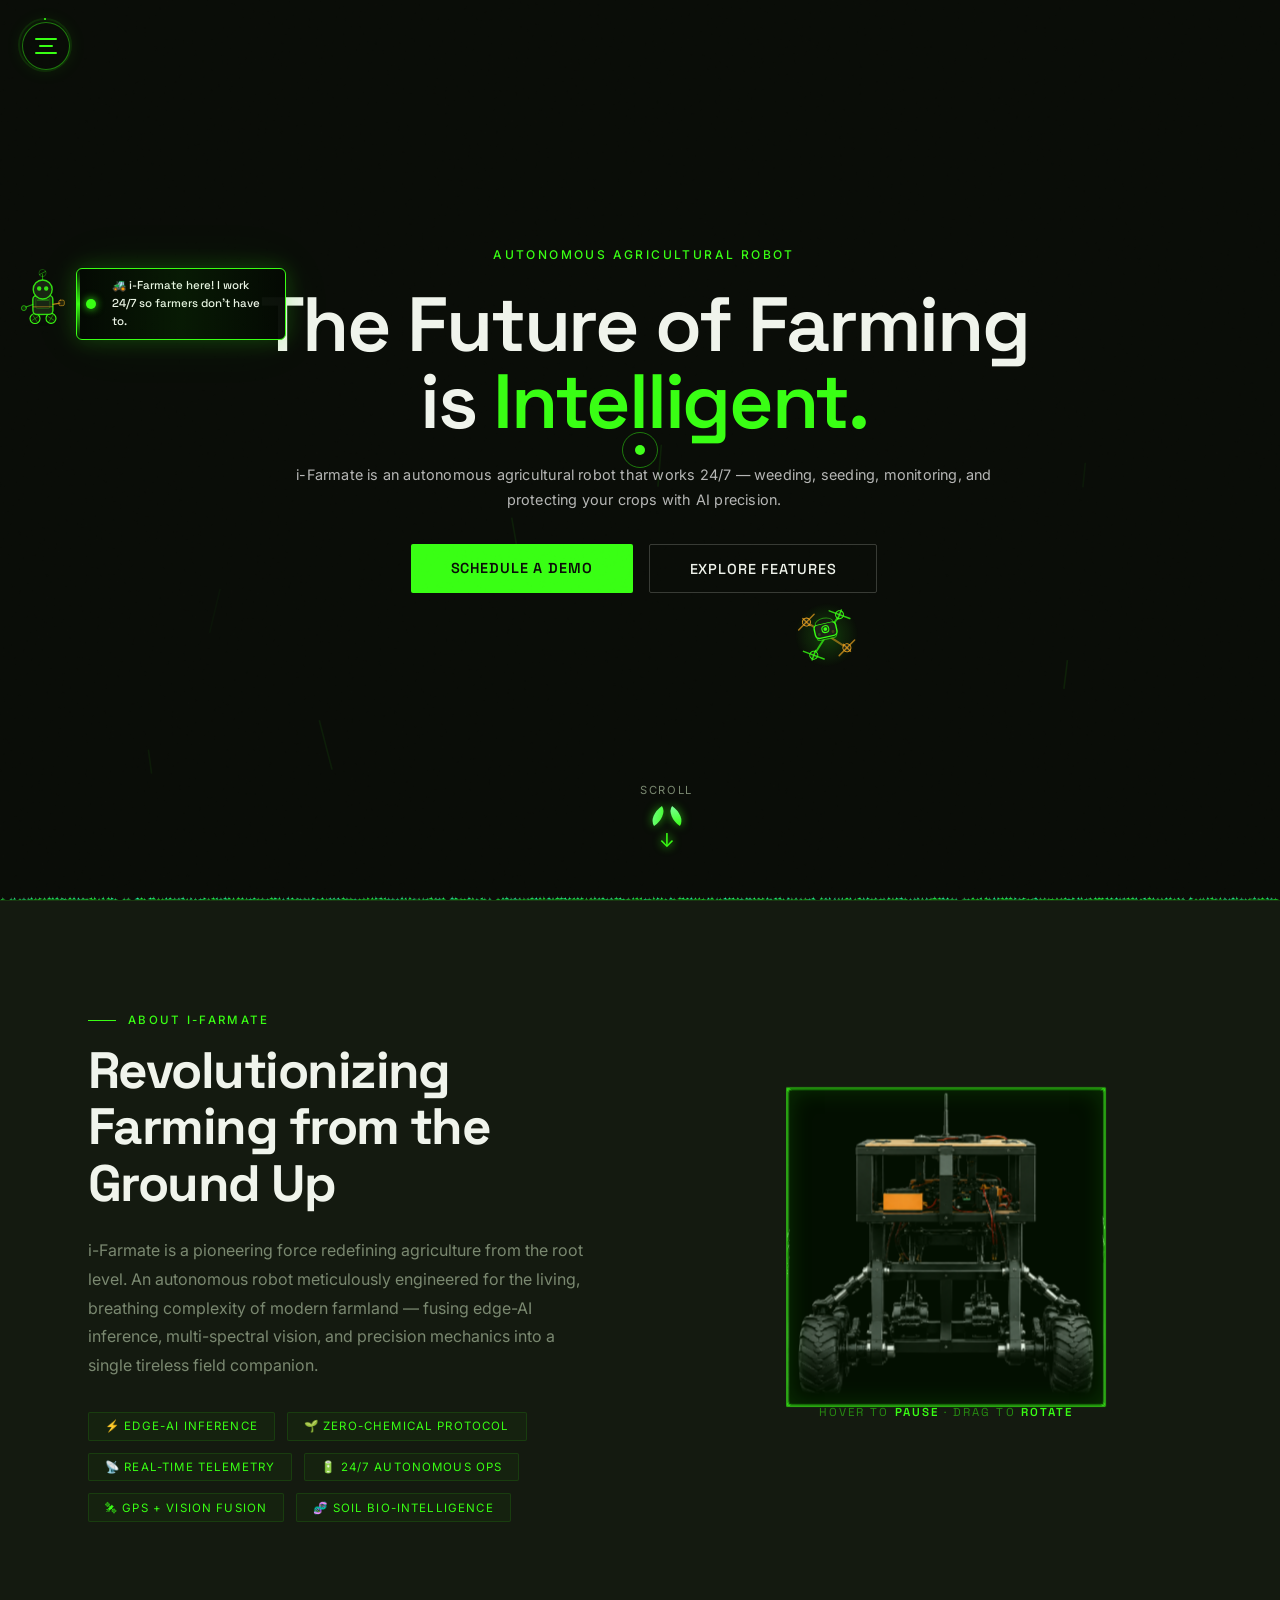
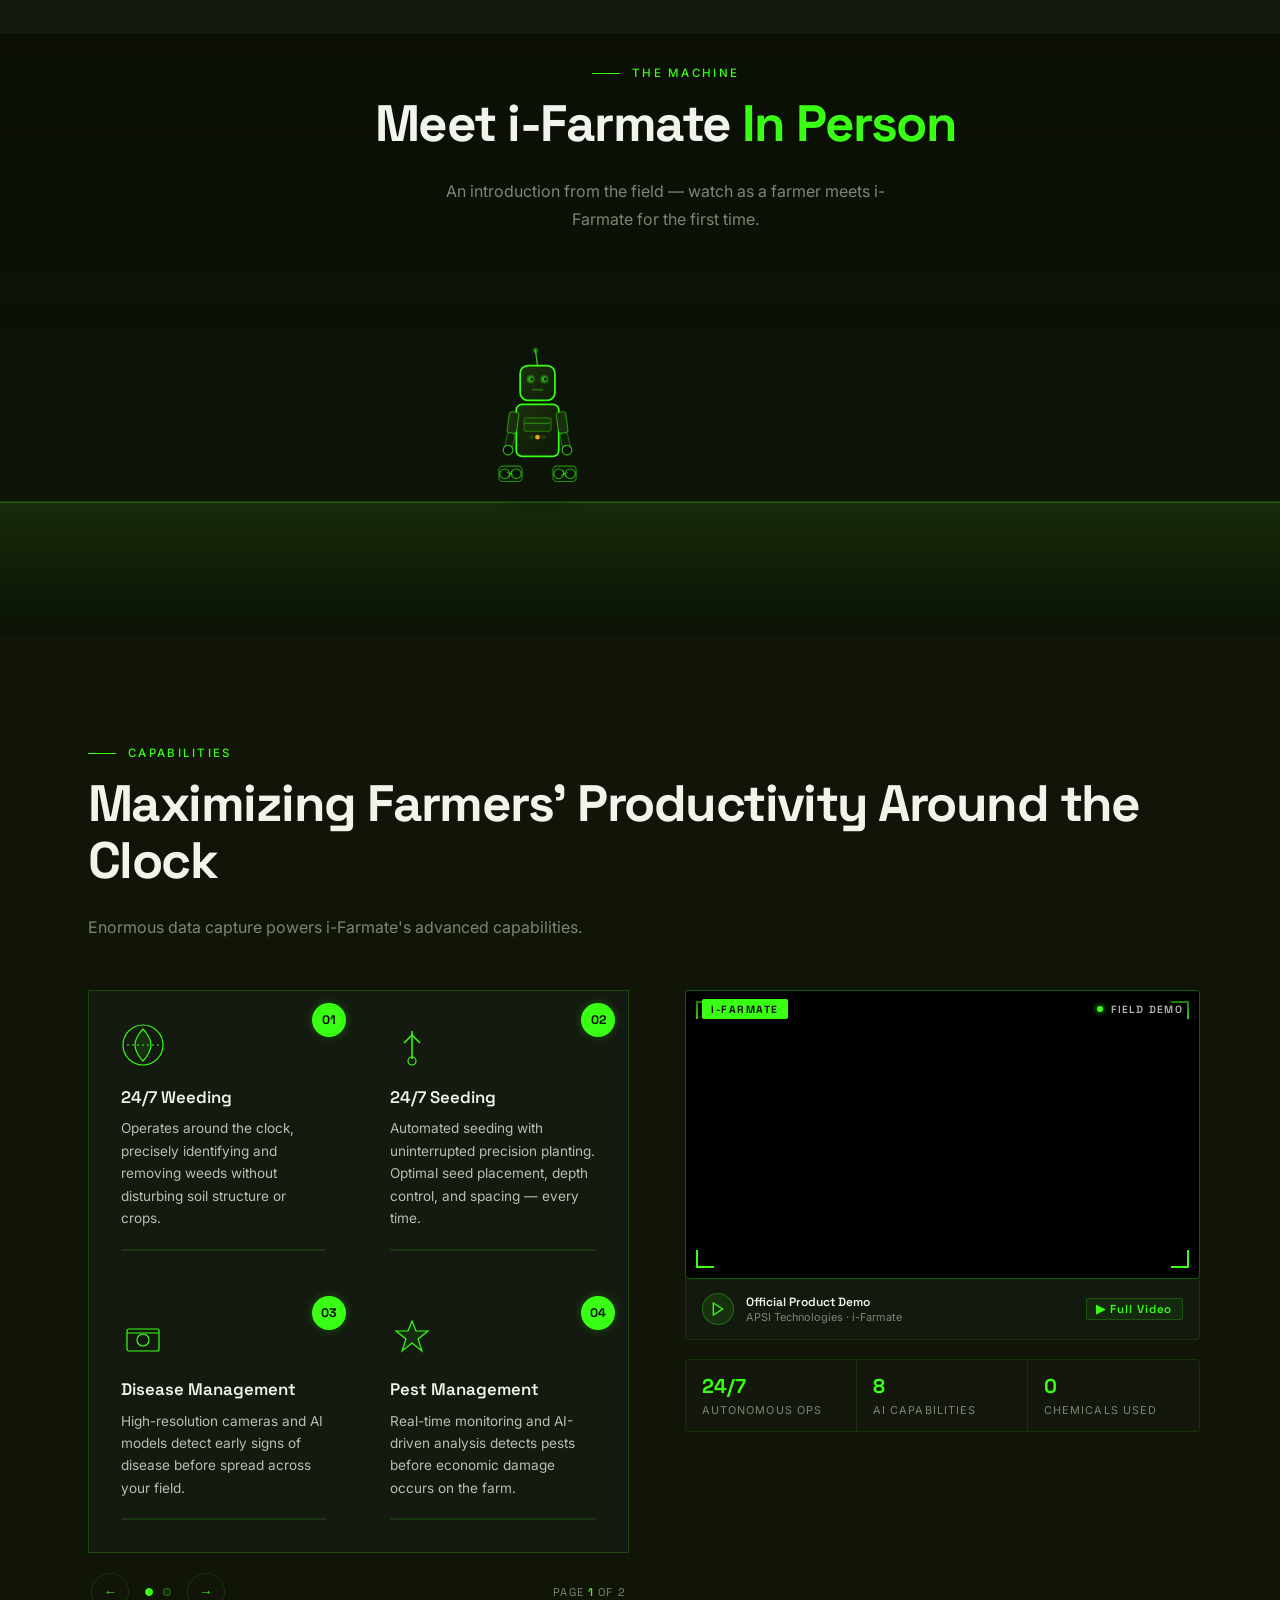
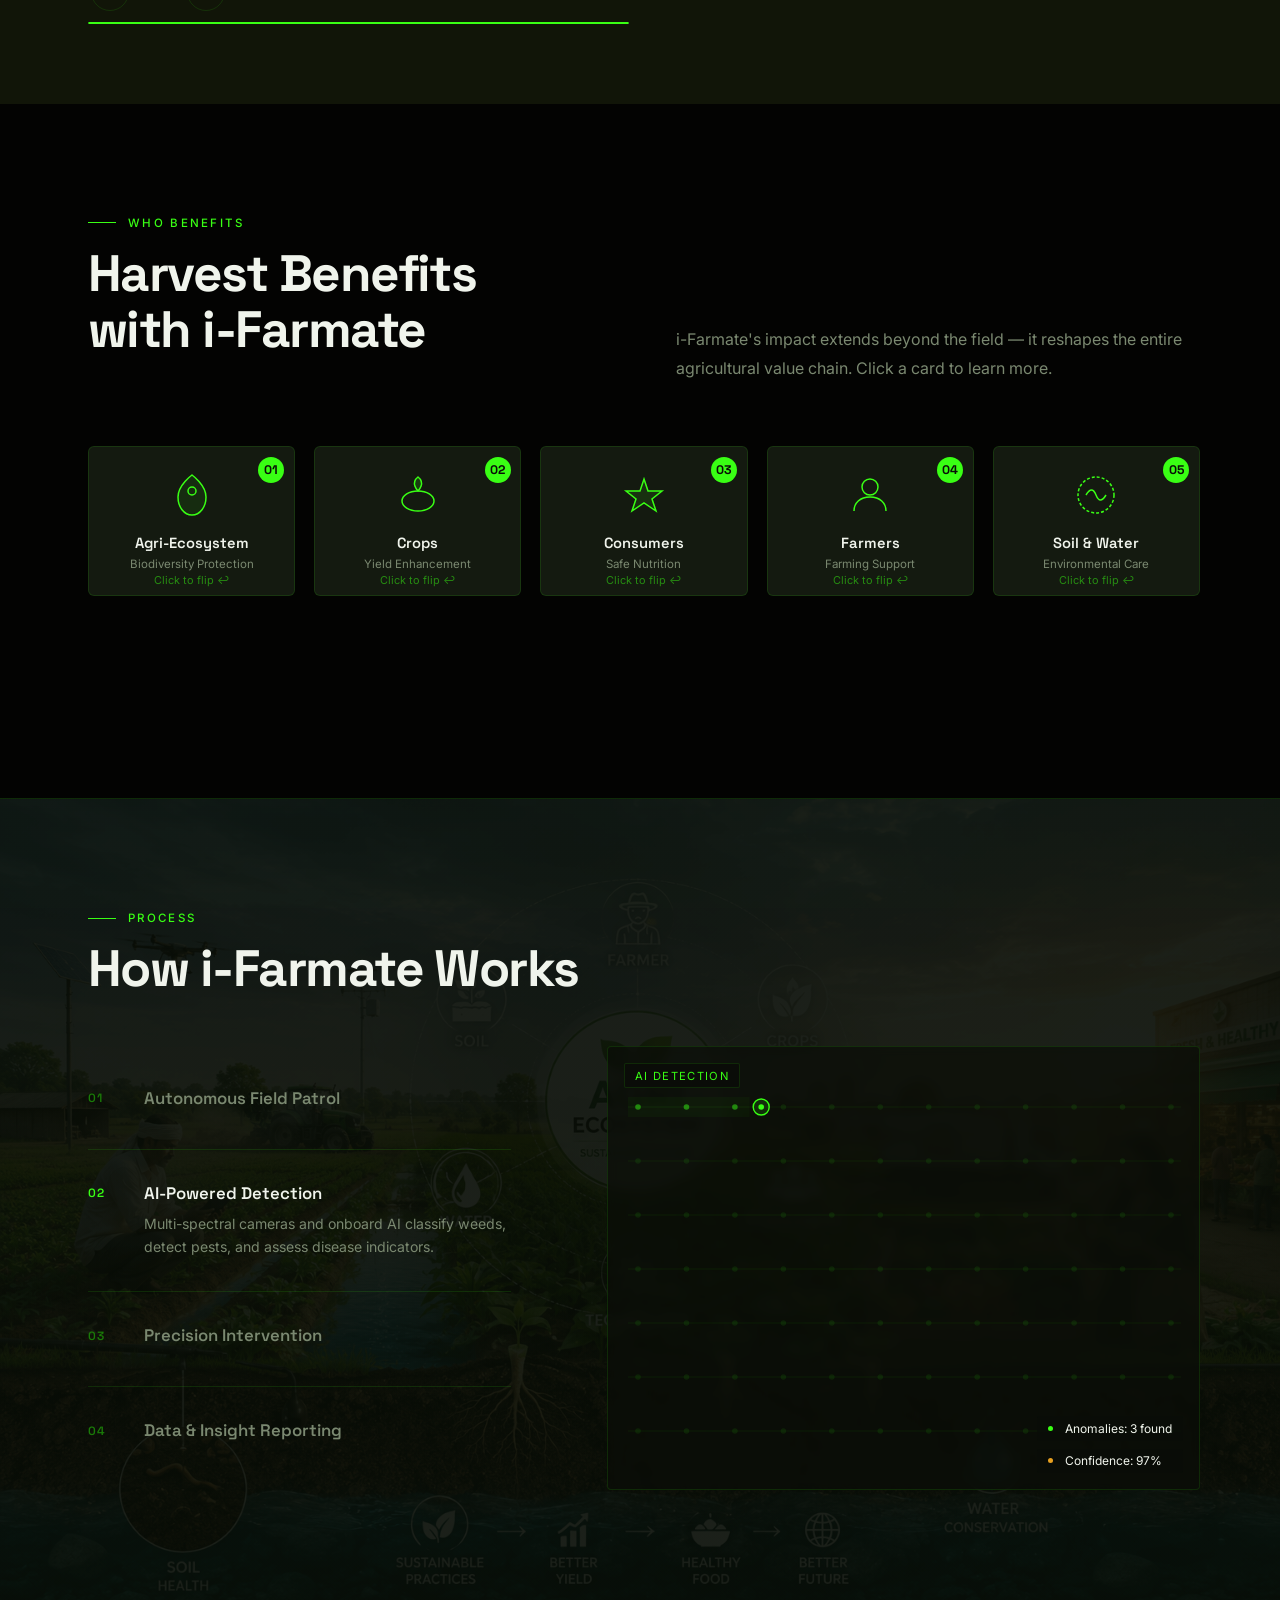
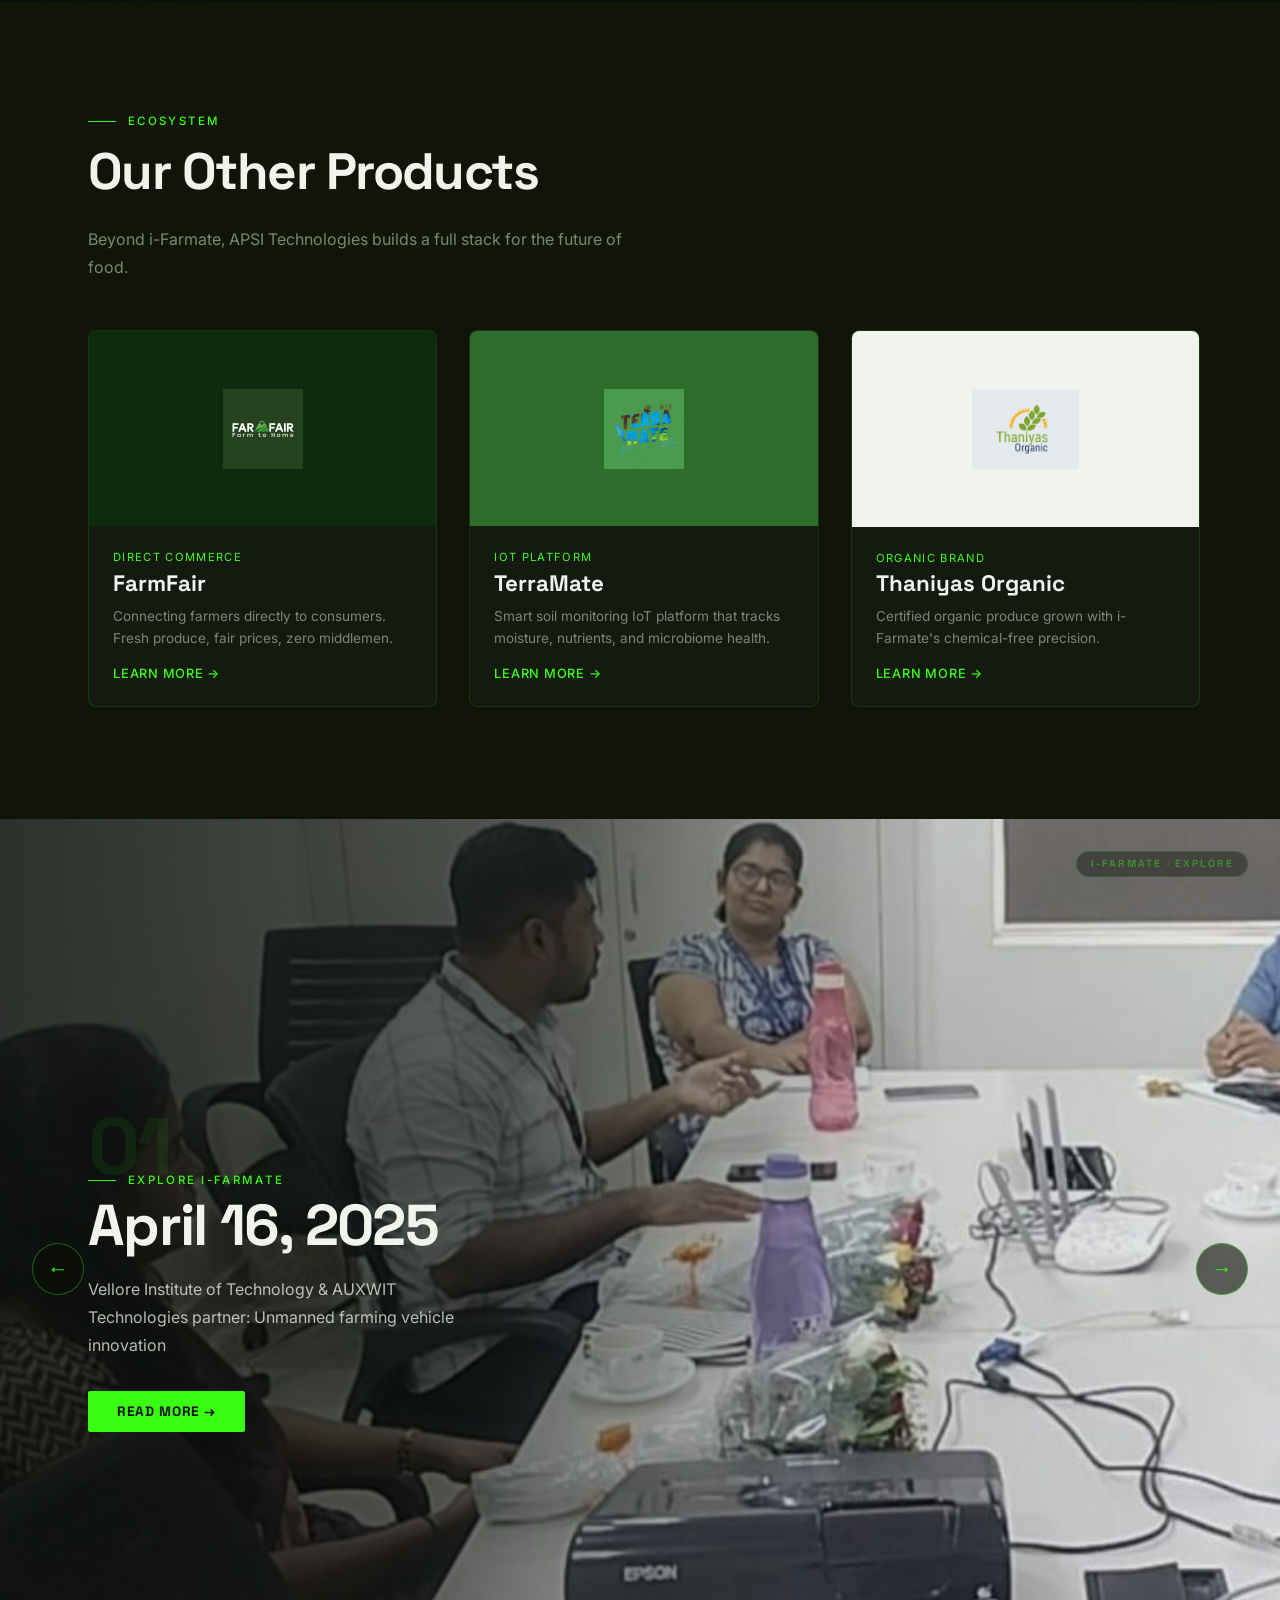
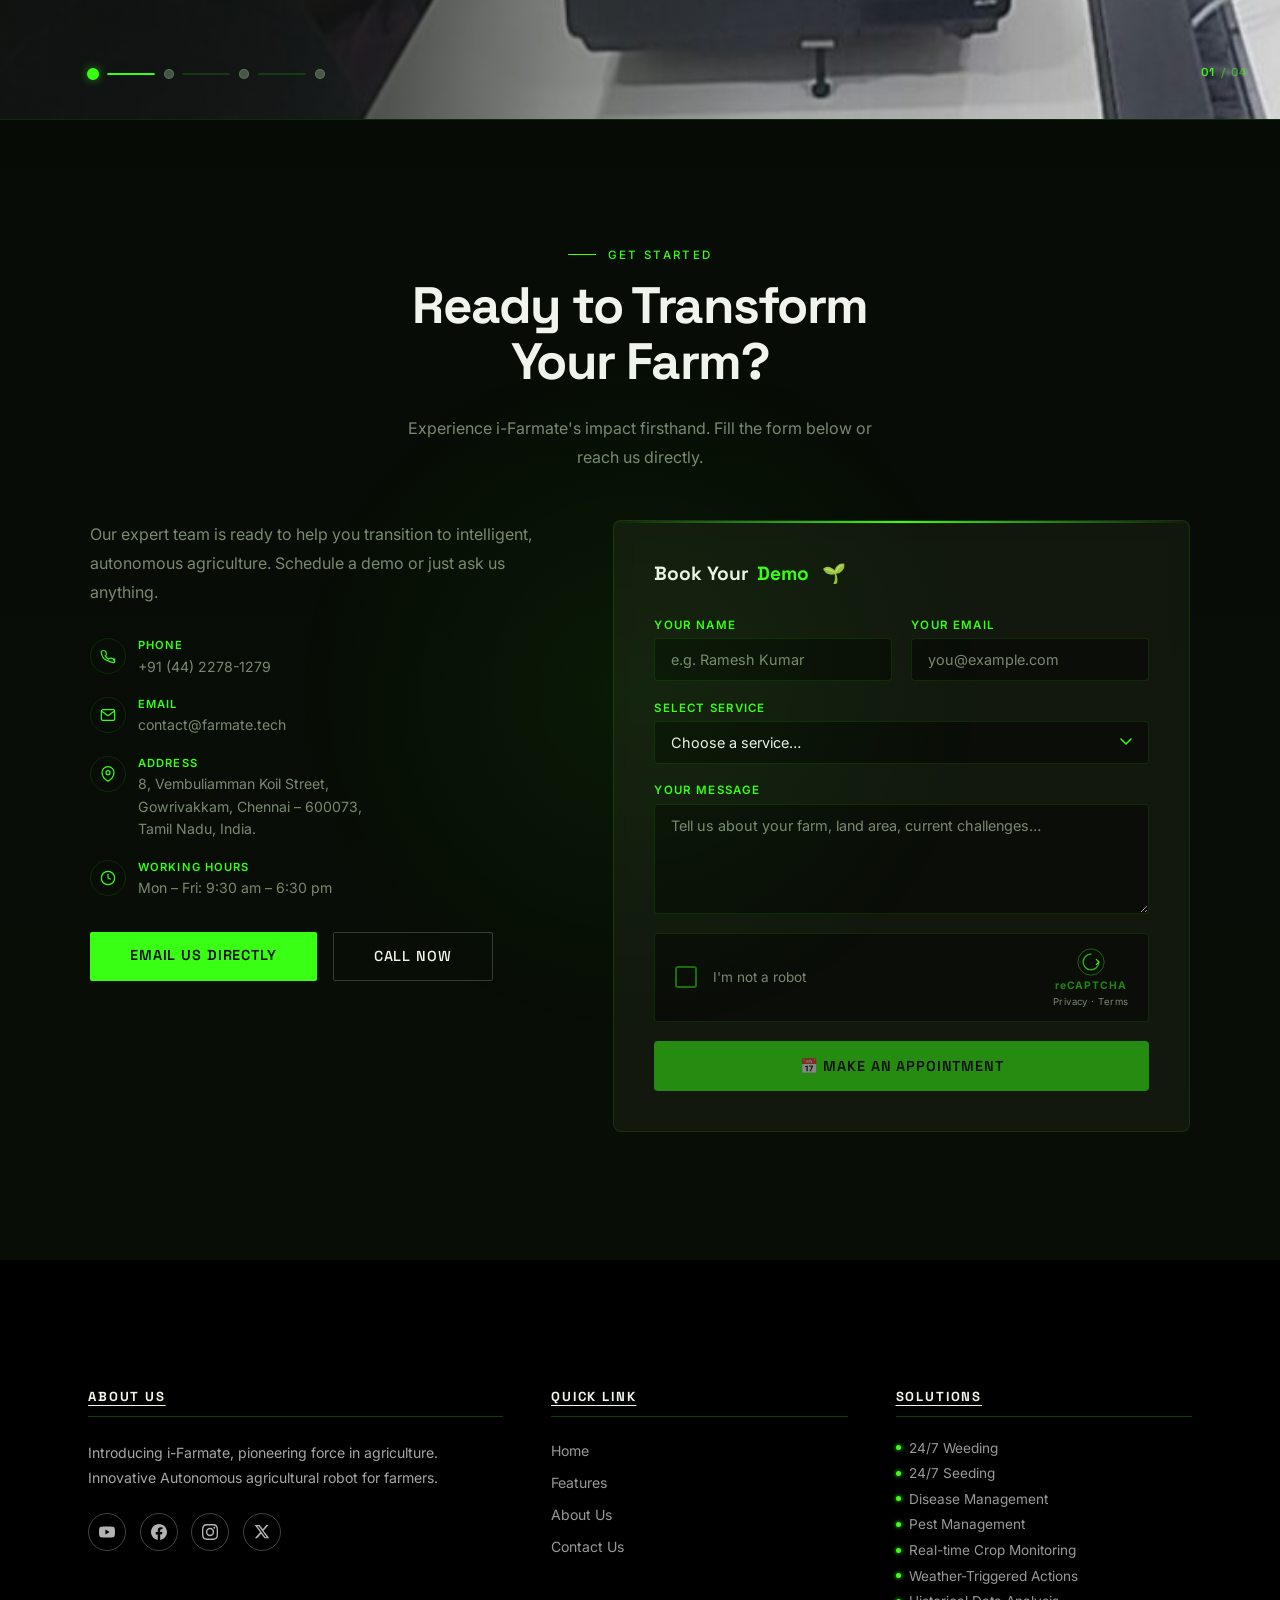
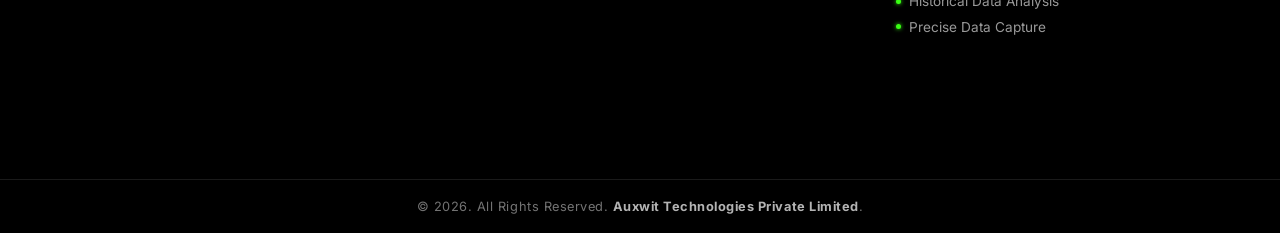
==== commit fce9db76: "Today's update" ====
--- a/i-farm_up.html
+++ b/i-farm_up.html
@@ -31,15 +31,7 @@
 /* ── ROBOT SIDEBAR ── */
 #rbd{position:fixed;left:16px;z-index:51;pointer-events:none;width:54px;height:74px}
 #rbu{position:fixed;left:16px;z-index:51;pointer-events:none;width:54px;height:74px;display:none}
-.robot-tip{
-  position:fixed;left:76px;z-index:52;pointer-events:none;
-  background:rgba(5,10,4,0.97);border:1px solid var(--chloro);
-  color:var(--off-white);font-family:var(--fd);font-size:.72rem;font-weight:500;
-  padding:.5rem .85rem .5rem 2.2rem;border-radius:6px;white-space:nowrap;
-  opacity:0;transition:opacity .35s ease, transform .35s cubic-bezier(.16,1,.3,1);
-  transform:translateX(-8px);box-shadow:0 0 22px rgba(57,255,20,.22), 0 0 60px rgba(57,255,20,.06);
-  max-width:210px;white-space:normal;line-height:1.55;overflow:hidden;
-}
+.robot-tip{position:fixed;left:76px;z-index:52;pointer-events:none;background:rgba(5,10,4,0.97);border:1px solid var(--chloro);color:var(--off-white);font-family:var(--fd);font-size:.72rem;font-weight:500;padding:.5rem .85rem .5rem 2.2rem;border-radius:6px;white-space:nowrap;opacity:0;transition:opacity .35s ease, transform .35s cubic-bezier(.16,1,.3,1);transform:translateX(-8px);box-shadow:0 0 22px rgba(57,255,20,.22), 0 0 60px rgba(57,255,20,.06);max-width:210px;white-space:normal;line-height:1.55;overflow:hidden;}
 .robot-tip::before{content:'';position:absolute;left:-7px;top:50%;transform:translateY(-50%);border:6px solid transparent;border-right-color:var(--chloro);border-left:none;}
 .robot-tip::after{content:'';position:absolute;inset:0;background:linear-gradient(90deg,transparent 0%,rgba(57,255,20,.07) 50%,transparent 100%);animation:tipScan 1.8s linear infinite;pointer-events:none;}
 @keyframes tipScan{0%{transform:translateX(-100%)}100%{transform:translateX(100%)}}
@@ -52,191 +44,42 @@
 /* ── DRONE ── */
 #drone-wrap{position:fixed;z-index:200;pointer-events:none;transition:opacity 0.5s ease}
 #drone-canvas{display:block;pointer-events:none}
-#drone-tooltip{
-  position:absolute;left:50%;transform:translateX(-50%) translateY(-8px);
-  bottom:calc(100% + 14px);background:rgba(5,10,4,.97);border:1px solid var(--chloro);
-  color:var(--off-white);font-family:var(--fd);font-size:.78rem;font-weight:500;
-  padding:.55rem .9rem .55rem 2rem;border-radius:6px;opacity:0;pointer-events:none;
-  transition:opacity .3s,transform .3s;box-shadow:0 0 20px rgba(57,255,20,.2);
-  min-width:160px;max-width:240px;white-space:normal;text-align:left;overflow:hidden;
-}
+#drone-tooltip{position:absolute;left:50%;transform:translateX(-50%) translateY(-8px);bottom:calc(100% + 14px);background:rgba(5,10,4,.97);border:1px solid var(--chloro);color:var(--off-white);font-family:var(--fd);font-size:.78rem;font-weight:500;padding:.55rem .9rem .55rem 2rem;border-radius:6px;opacity:0;pointer-events:none;transition:opacity .3s,transform .3s;box-shadow:0 0 20px rgba(57,255,20,.2);min-width:160px;max-width:240px;white-space:normal;text-align:left;overflow:hidden;}
 #drone-tooltip::after{content:'';position:absolute;left:50%;bottom:-7px;transform:translateX(-50%);border:6px solid transparent;border-top-color:var(--chloro);border-bottom:none;}
 #drone-tooltip::before{content:'';position:absolute;inset:0;background:linear-gradient(90deg,transparent 0%,rgba(57,255,20,.06) 50%,transparent 100%);animation:tipScan 2s linear infinite;}
 .drone-tip-bar{position:absolute;left:0;top:0;bottom:0;width:3px;background:linear-gradient(180deg,transparent,var(--chloro),transparent);animation:tipBarPulse 1.4s ease-in-out infinite;}
 .drone-tip-dot{position:absolute;left:.5rem;top:50%;transform:translateY(-50%);width:8px;height:8px;border-radius:50%;background:var(--chloro);box-shadow:0 0 6px var(--chloro);animation:tipDotPulse 1.2s ease-in-out infinite;}
 
-/* ══ NEW SLIDE-OUT NAVBAR ══ */
-
-/* The toggle button — always visible, top-left */
-#nav-toggle{
-  position:fixed;top:22px;left:22px;z-index:1002;
-  width:48px;height:48px;
-  background:rgba(10,13,8,0.92);
-  border:1.5px solid rgba(57,255,20,0.45);
-  border-radius:50%;
-  display:flex;align-items:center;justify-content:center;
-  cursor:pointer;
-  transition:background .25s, border-color .25s, box-shadow .25s, transform .25s;
-  backdrop-filter:blur(12px);
-  box-shadow:0 0 18px rgba(57,255,20,.1);
-}
-#nav-toggle:hover{
-  background:rgba(57,255,20,0.12);
-  border-color:var(--chloro);
-  box-shadow:0 0 28px rgba(57,255,20,.28);
-  transform:scale(1.08);
-}
-/* Chevron icon inside button */
-#nav-toggle-icon{
-  display:flex;flex-direction:column;align-items:center;justify-content:center;
-  gap:5px;width:22px;
-}
-#nav-toggle-icon span{
-  display:block;height:1.8px;background:var(--chloro);border-radius:2px;
-  transform-origin:center;
-  transition:transform .35s cubic-bezier(.16,1,.3,1), opacity .25s, width .35s;
-}
+/* ══  SLIDE-OUT NAVBAR ══ */
+#nav-toggle{position:fixed;top:22px;left:22px;z-index:1002;width:48px;height:48px;background:rgba(10,13,8,0.92);border:1.5px solid rgba(57,255,20,0.45);border-radius:50%;display:flex;align-items:center;justify-content:center;cursor:pointer;transition:background .25s, border-color .25s, box-shadow .25s, transform .25s;backdrop-filter:blur(12px);box-shadow:0 0 18px rgba(57,255,20,.1);}
+#nav-toggle:hover{background:rgba(57,255,20,0.12);border-color:var(--chloro);box-shadow:0 0 28px rgba(57,255,20,.28);transform:scale(1.08);}
+#nav-toggle-icon{display:flex;flex-direction:column;align-items:center;justify-content:center;gap:5px;width:22px;}
+#nav-toggle-icon span{display:block;height:1.8px;background:var(--chloro);border-radius:2px;transform-origin:center;transition:transform .35s cubic-bezier(.16,1,.3,1), opacity .25s, width .35s;}
 #nav-toggle-icon span:nth-child(1){width:22px;}
 #nav-toggle-icon span:nth-child(2){width:14px;}
 #nav-toggle-icon span:nth-child(3){width:22px;}
-
-/* When open — animate to X */
-#nav-toggle.open #nav-toggle-icon span:nth-child(1){
-  transform:translateY(6.8px) rotate(45deg);width:22px;
-}
-#nav-toggle.open #nav-toggle-icon span:nth-child(2){
-  opacity:0;width:0;
-}
-#nav-toggle.open #nav-toggle-icon span:nth-child(3){
-  transform:translateY(-6.8px) rotate(-45deg);width:22px;
-}
-
-/* Progress ring around toggle button */
-#nav-progress-svg{
-  position:fixed;top:14px;left:14px;z-index:1003;
-  width:62px;height:62px;pointer-events:none;
-}
+#nav-toggle.open #nav-toggle-icon span:nth-child(1){transform:translateY(6.8px) rotate(45deg);width:22px;}
+#nav-toggle.open #nav-toggle-icon span:nth-child(2){opacity:0;width:0;}
+#nav-toggle.open #nav-toggle-icon span:nth-child(3){transform:translateY(-6.8px) rotate(-45deg);width:22px;}
+#nav-progress-svg{position:fixed;top:14px;left:14px;z-index:1003;width:62px;height:62px;pointer-events:none;}
 #nav-progress-svg circle{transition:stroke-dashoffset .1s linear;}
-
-/* The sliding navbar bar */
-#nav-bar{
-  position:fixed;top:16px;left:16px;z-index:1001;
-  height:52px;
-  background:rgba(8,12,7,0.97);
-  border:1.5px solid rgba(57,255,20,0.25);
-  border-radius:50px;
-  display:flex;align-items:center;
-  /* Start hidden — zero width, clipped */
-  width:52px;
-  overflow:hidden;
-  backdrop-filter:blur(20px);
-  box-shadow:0 0 40px rgba(57,255,20,.06), 0 8px 32px rgba(0,0,0,.5);
-  /* Smooth slide-open */
-  transition:
-    width .55s cubic-bezier(.16,1,.3,1),
-    border-color .3s,
-    box-shadow .3s,
-    opacity .3s;
-  pointer-events:none;
-  opacity:0;
-  white-space:nowrap;
-}
-#nav-bar.open{
-  width:min(840px, 92vw);
-  pointer-events:all;
-  opacity:1;
-  border-color:rgba(57,255,20,.45);
-  box-shadow:0 0 60px rgba(57,255,20,.13), 0 8px 40px rgba(0,0,0,.6);
-}
-
-/* Inner content of the bar — staggered fade-in */
-#nav-bar-inner{
-  display:flex;align-items:center;
-  padding:0 1.6rem 0 4.5rem; /* left pad to clear the toggle button */
-  gap:0;
-  opacity:0;
-  transform:translateX(-20px);
-  transition:opacity .3s ease .2s, transform .4s cubic-bezier(.16,1,.3,1) .15s;
-  width:100%;
-}
-#nav-bar.open #nav-bar-inner{
-  opacity:1;
-  transform:translateX(0);
-}
-
-/* Brand in bar */
-.nb-brand{
-  display:flex;align-items:center;gap:.55rem;
-  font-family:var(--fd);font-size:1.05rem;font-weight:700;
-  color:var(--off-white);text-decoration:none;letter-spacing:-.02em;
-  white-space:nowrap;flex-shrink:0;
-  padding-right:1.2rem;
-  border-right:1px solid rgba(57,255,20,.2);
-  margin-right:.6rem;
-}
-.nb-brand-dot{
-  width:7px;height:7px;border-radius:50%;
-  background:var(--chloro);box-shadow:0 0 8px var(--chloro);
-  animation:tipDotPulse 1.4s ease-in-out infinite;flex-shrink:0;
-}
+#nav-bar{position:fixed;top:16px;left:8px;right:8px;z-index:1001;height:52px;background:rgba(8,12,7,0.97);border:1.5px solid rgba(57,255,20,0.25);border-radius:50px;display:flex;align-items:center;width:52px;overflow:hidden;backdrop-filter:blur(20px);box-shadow:0 0 40px rgba(57,255,20,.06), 0 8px 32px rgba(0,0,0,.5);transition:width .55s cubic-bezier(.16,1,.3,1),border-color .3s,box-shadow .3s,opacity .3s;pointer-events:none;opacity:0;white-space:nowrap;}
+#nav-bar.open{width:calc(100vw - 16px);pointer-events:all;opacity:1;border-color:rgba(57,255,20,.45);box-shadow:0 0 60px rgba(57,255,20,.13), 0 8px 40px rgba(0,0,0,.6);}
+#nav-bar-inner{display:flex;align-items:center;padding:0 1.6rem 0 4.5rem;gap:0;opacity:0;transform:translateX(-20px);transition:opacity .3s ease .2s, transform .4s cubic-bezier(.16,1,.3,1) .15s;width:100%;}
+#nav-bar.open #nav-bar-inner{opacity:1;transform:translateX(0);}
+.nb-brand{display:flex;align-items:center;gap:.55rem;font-family:var(--fd);font-size:1.05rem;font-weight:700;color:var(--off-white);text-decoration:none;letter-spacing:-.02em;white-space:nowrap;flex-shrink:0;padding-right:1.2rem;border-right:1px solid rgba(57,255,20,.2);margin-right:.6rem;}
+.nb-brand-dot{width:7px;height:7px;border-radius:50%;background:var(--chloro);box-shadow:0 0 8px var(--chloro);animation:tipDotPulse 1.4s ease-in-out infinite;flex-shrink:0;}
 .nb-brand span{color:var(--chloro);}
-
-/* Nav links */
-.nb-links{
-  display:flex;align-items:center;gap:.1rem;
-  list-style:none;flex:1;
-}
-
-/* Separator between items */
-.nb-sep{
-  color:rgba(57,255,20,.2);font-size:.85rem;
-  padding:0 .2rem;flex-shrink:0;
-  user-select:none;
-}
-
-.nb-links a{
-  display:flex;align-items:center;gap:.4rem;
-  font-family:var(--fd);font-size:.78rem;font-weight:500;
-  letter-spacing:.04em;text-transform:uppercase;
-  color:var(--muted);text-decoration:none;
-  padding:.42rem .9rem;border-radius:50px;
-  white-space:nowrap;
-  transition:color .2s, background .2s;
-  position:relative;
-}
+.nb-links{display:flex;align-items:center;gap:.1rem;list-style:none;flex:1;}
+.nb-sep{color:rgba(57,255,20,.2);font-size:.85rem;padding:0 .2rem;flex-shrink:0;user-select:none;}
+.nb-links a{display:flex;align-items:center;gap:.4rem;font-family:var(--fd);font-size:.78rem;font-weight:500;letter-spacing:.04em;text-transform:uppercase;color:var(--muted);text-decoration:none;padding:.42rem .9rem;border-radius:50px;white-space:nowrap;transition:color .2s, background .2s;position:relative;}
 .nb-links a:hover{color:var(--off-white);background:rgba(57,255,20,.1);}
 .nb-links a.nb-active{color:var(--chloro);background:rgba(57,255,20,.1);}
 .nb-links a .nb-emoji{font-size:.88rem;line-height:1;}
-
-/* CTA button inside bar */
-.nb-cta{
-  flex-shrink:0;margin-left:.8rem;
-  font-family:var(--fd);font-size:.75rem;font-weight:700;
-  letter-spacing:.08em;text-transform:uppercase;
-  padding:.48rem 1.3rem;
-  border:1.5px solid var(--chloro);color:var(--chloro);
-  background:transparent;border-radius:50px;cursor:pointer;
-  text-decoration:none;white-space:nowrap;
-  transition:background .2s,color .2s,box-shadow .2s;
-}
+.nb-cta{flex-shrink:0;margin-left:.8rem;font-family:var(--fd);font-size:.75rem;font-weight:700;letter-spacing:.08em;text-transform:uppercase;padding:.48rem 1.3rem;border:1.5px solid var(--chloro);color:var(--chloro);background:transparent;border-radius:50px;cursor:pointer;text-decoration:none;white-space:nowrap;transition:background .2s,color .2s,box-shadow .2s;}
 .nb-cta:hover{background:var(--chloro);color:var(--soil);box-shadow:0 0 20px rgba(57,255,20,.3);}
-
-/* Scan line inside nav bar */
-#nav-bar::after{
-  content:'';position:absolute;inset:0;pointer-events:none;
-  background:linear-gradient(90deg,transparent 0%,rgba(57,255,20,.04) 50%,transparent 100%);
-  animation:tipScan 3s linear infinite;
-  border-radius:50px;
-}
-
-/* Mobile — full width bar drops to top, toggle moves right */
-@media(max-width:700px){
-  #nav-bar.open{width:calc(100vw - 32px);}
-  #nav-bar-inner{padding-left:3.8rem;padding-right:.8rem;gap:0;overflow-x:auto;}
-  .nb-brand{font-size:.88rem;}
-  .nb-links a{font-size:.72rem;padding:.38rem .65rem;}
-  .nb-cta{display:none;}
-}
+#nav-bar::after{content:'';position:absolute;inset:0;pointer-events:none;background:linear-gradient(90deg,transparent 0%,rgba(57,255,20,.04) 50%,transparent 100%);animation:tipScan 3s linear infinite;border-radius:50px;}
+@media(max-width:700px){#nav-bar.open{width:calc(100vw - 32px);}#nav-bar-inner{padding-left:3.8rem;padding-right:.8rem;gap:0;overflow-x:auto;}.nb-brand{font-size:.88rem;}.nb-links a{font-size:.72rem;padding:.38rem .65rem;}.nb-cta{display:none;}}
 
 #pb{position:fixed;top:0;left:0;height:2px;background:linear-gradient(90deg,var(--chloro),var(--amber));z-index:200}
 
@@ -334,11 +177,7 @@
 .carousel-timer{width:100%;height:2px;background:var(--border);border-radius:2px;overflow:hidden;margin-top:.7rem}
 .carousel-timer-bar{height:100%;background:var(--chloro);border-radius:2px;width:0;transition:width linear}
 .cap-video-panel{position:relative;display:flex;flex-direction:column;gap:0;}
-.cap-video-hud{
-  position:relative;background:#000;border:1px solid rgba(57,255,20,.35);
-  border-radius:4px;overflow:hidden;aspect-ratio:16/9;
-  transition:border-color .3s, box-shadow .3s;box-shadow:0 0 0 rgba(57,255,20,0);
-}
+.cap-video-hud{position:relative;background:#000;border:1px solid rgba(57,255,20,.35);border-radius:4px;overflow:hidden;aspect-ratio:16/9;transition:border-color .3s, box-shadow .3s;box-shadow:0 0 0 rgba(57,255,20,0);}
 .cap-video-hud:hover{border-color:rgba(57,255,20,.8);box-shadow:0 0 40px rgba(57,255,20,.18), 0 0 80px rgba(57,255,20,.06);}
 .cap-video-hud iframe{position:absolute;inset:0;width:100%;height:100%;border:none;z-index:2;}
 .cvh-corner{position:absolute;width:18px;height:18px;z-index:3;pointer-events:none;}
@@ -583,7 +422,6 @@
 <canvas id="how-robot" width="60" height="80"></canvas>
 
 <!-- ══ NEW NAVBAR ══ -->
-<!-- Progress ring (sits behind the toggle button visually) -->
 <svg id="nav-progress-svg" viewBox="0 0 62 62" fill="none" xmlns="http://www.w3.org/2000/svg">
   <circle cx="31" cy="31" r="26" stroke="rgba(57,255,20,0.1)" stroke-width="2"/>
   <circle id="nav-ring-circle" cx="31" cy="31" r="26" stroke="#39FF14" stroke-width="2"
@@ -591,7 +429,7 @@
     stroke-linecap="round" transform="rotate(-90 31 31)"/>
 </svg>
 
-<!-- Sliding nav bar -->
+
 <div id="nav-bar" role="navigation" aria-label="Main navigation">
   <div id="nav-bar-inner">
     <a href="#hero" class="nb-brand" id="nb-brand-link">
@@ -616,7 +454,6 @@
   </div>
 </div>
 
-<!-- Toggle button (always on top) -->
 <button id="nav-toggle" aria-label="Open navigation" aria-expanded="false">
   <div id="nav-toggle-icon">
     <span></span>
@@ -959,12 +796,12 @@
   el.addEventListener('mouseleave',()=>{cur.style.width='10px';cur.style.height='10px';ring.style.width='36px';ring.style.height='36px'});
 });
 
-/* ══ NEW NAVBAR ══ */
+/* ══ NAVBAR ══ */
 const navToggle=document.getElementById('nav-toggle');
 const navBar=document.getElementById('nav-bar');
 const navRingCircle=document.getElementById('nav-ring-circle');
 const pb=document.getElementById('pb');
-const ringCircumference=2*Math.PI*26; // r=26
+const ringCircumference=2*Math.PI*26;
 
 let navOpen=false;
 
@@ -980,31 +817,15 @@
   navBar.classList.remove('open');
   navToggle.classList.remove('open');
   navToggle.setAttribute('aria-expanded','false');
-  navToggle.setAttribute('aria-label','Open navigation');
-}
-
-navToggle.addEventListener('click',()=>{
-  if(navOpen) closeNav(); else openNav();
-});
-
-// Close when a nav link is clicked
-document.querySelectorAll('.nb-link,.nb-brand,.nb-cta').forEach(a=>{
-  a.addEventListener('click',()=>closeNav());
-});
-
-// Close on outside click
-document.addEventListener('click',e=>{
-  if(navOpen && !navBar.contains(e.target) && !navToggle.contains(e.target)){
-    closeNav();
-  }
-});
-
-// Keyboard: Escape closes
-document.addEventListener('keydown',e=>{
-  if(e.key==='Escape'&&navOpen) closeNav();
-});
-
-/* Scroll progress ring */
+navToggle.setAttribute('aria-label','Open navigation');}
+navToggle.addEventListener('click',()=>{if(navOpen) closeNav(); else openNav();});
+
+document.querySelectorAll('.nb-link,.nb-brand,.nb-cta').forEach(a=>{a.addEventListener('click',()=>closeNav());});
+
+document.addEventListener('click',e=>{if(navOpen && !navBar.contains(e.target) && !navToggle.contains(e.target)){closeNav();}});
+
+document.addEventListener('keydown',e=>{if(e.key==='Escape'&&navOpen) closeNav();});
+
 function updateScrollProgress(){
   const sy=window.scrollY,msy=document.documentElement.scrollHeight-window.innerHeight;
   const prog=msy>0?sy/msy:0;
@@ -1012,19 +833,14 @@
   const offset=ringCircumference*(1-prog);
   navRingCircle.style.strokeDashoffset=offset;
 
-  // Active link highlight
   const sections=['hero','cap','about','explore','prod','cta'];
   let current='hero';
   sections.forEach(id=>{const el=document.getElementById(id);if(el&&el.getBoundingClientRect().top<window.innerHeight*0.5)current=id;});
-  document.querySelectorAll('.nb-link').forEach(a=>{
-    const href=a.getAttribute('href').replace('#','');
-    a.classList.toggle('nb-active',href===current);
-  });
+  document.querySelectorAll('.nb-link').forEach(a=>{const href=a.getAttribute('href').replace('#','');a.classList.toggle('nb-active',href===current);});
 }
 window.addEventListener('scroll',updateScrollProgress,{passive:true});
 updateScrollProgress();
 
-/* Cube drag */
 (function initCubeDrag(){
   const cubeEl=document.getElementById('about-cube');if(!cubeEl)return;
   let isDragging=false,startX=0,startY=0,rotX=-15,rotY=0,dragRotX=-15,dragRotY=0;
@@ -1089,7 +905,7 @@
 function drawDrone(t){dctx.clearRect(0,0,90,90);const cx=45,cy=48;const glow=dctx.createRadialGradient(cx,cy,4,cx,cy,32);glow.addColorStop(0,'rgba(57,255,20,.18)');glow.addColorStop(1,'rgba(57,255,20,0)');dctx.beginPath();dctx.arc(cx,cy,32,0,Math.PI*2);dctx.fillStyle=glow;dctx.fill();[[-1,-1],[1,-1],[1,1],[-1,1]].forEach(([sx,sy2],i)=>{dctx.save();dctx.translate(cx,cy);dctx.rotate(Math.PI/4+i*Math.PI/2);dctx.fillStyle=i%2===0?'rgba(57,255,20,.7)':'rgba(232,160,32,.55)';dctx.fillRect(-1,0,2,24);dctx.beginPath();dctx.arc(0,24,4,0,Math.PI*2);dctx.fillStyle='#1c2416';dctx.fill();dctx.strokeStyle=i%2===0?'#39FF14':'#E8A020';dctx.lineWidth=1;dctx.stroke();dctx.save();dctx.translate(0,24);dctx.rotate(dronePropRot*(i%2===0?1:-1));dctx.strokeStyle=i%2===0?'rgba(57,255,20,.8)':'rgba(232,160,32,.7)';dctx.lineWidth=1.5;dctx.lineCap='round';dctx.beginPath();dctx.moveTo(-11,0);dctx.lineTo(11,0);dctx.stroke();dctx.beginPath();dctx.moveTo(0,-5);dctx.lineTo(0,5);dctx.stroke();dctx.restore();dctx.restore();});dctx.save();dctx.translate(cx,cy);dctx.beginPath();dctx.roundRect(-10,-4,20,8,3);dctx.fillStyle='#0a1208';dctx.strokeStyle='rgba(57,255,20,.6)';dctx.lineWidth=1.2;dctx.fill();dctx.stroke();dctx.beginPath();dctx.roundRect(-11,-12,22,14,4);dctx.fillStyle='#1c2416';dctx.strokeStyle='#39FF14';dctx.lineWidth=1.4;dctx.fill();dctx.stroke();dctx.beginPath();dctx.ellipse(0,-12,9,5,0,Math.PI,0);dctx.fillStyle='#141a10';dctx.strokeStyle='rgba(57,255,20,.5)';dctx.lineWidth=1;dctx.fill();dctx.stroke();dctx.beginPath();dctx.arc(0,-6,3.5,0,Math.PI*2);dctx.fillStyle='rgba(57,255,20,.1)';dctx.strokeStyle='#39FF14';dctx.lineWidth=1;dctx.fill();dctx.stroke();dctx.beginPath();dctx.arc(0,-6,1.8,0,Math.PI*2);dctx.fillStyle='#39FF14';dctx.fill();const blinkOn=Math.floor(t*.04)%2===0;dctx.beginPath();dctx.arc(-7,-2,1.5,0,Math.PI*2);dctx.fillStyle=blinkOn?'#39FF14':'rgba(57,255,20,.2)';dctx.fill();dctx.beginPath();dctx.arc(7,-2,1.5,0,Math.PI*2);dctx.fillStyle=blinkOn?'#E8A020':'rgba(232,160,32,.2)';dctx.fill();dctx.restore();}
 (function animateDrone(){droneT++;dronePropRot+=0.28;const hoverBob=Math.sin(droneT*.022)*4;droneX+=(droneTX-droneX)*0.018;droneY+=(droneTY+hoverBob-droneY)*0.018;const vx=droneTX-droneX;droneAngle=Math.max(-0.22,Math.min(0.22,vx*0.004));droneWrap.style.left=(droneX-45)+'px';droneWrap.style.top=(droneY-45)+'px';dctx.save();dctx.translate(45,45);dctx.rotate(droneAngle);dctx.translate(-45,-45);drawDrone(droneT);dctx.restore();checkDroneNearTarget();requestAnimationFrame(animateDrone);})();
 
-/* ══ MEET THE MACHINE SCENE ══ */
+/* ══ MEET THE MACHINE ══ */
 const sceneCvs=document.getElementById('scene-canvas');
 const sctx=sceneCvs.getContext('2d');
 function resizeScene(){sceneCvs.width=sceneCvs.offsetWidth||window.innerWidth;sceneCvs.height=600;}
@@ -1149,20 +965,13 @@
 const howStyle=document.createElement('style');howStyle.textContent='#how{cursor:none}';document.head.appendChild(howStyle);
 (function animateHowRobot(){hrT++;if(hrActive){hrX+=(hrTX-hrX)*.15;hrY+=(hrTY-hrY)*.15;howRobotCvs.style.left=hrX+'px';howRobotCvs.style.top=hrY+'px';drawHowRobot(hrCtx,hrT,hrVX,hrVY);hrVX*=0.85;hrVY*=0.85;}requestAnimationFrame(animateHowRobot);})();
 
-/* FIELD CANVAS */
 const fc2=document.getElementById('fc');
 if(fc2){const fctx=fc2.getContext('2d');function szFC(){const p=fc2.parentElement;fc2.width=p.offsetWidth;fc2.height=p.offsetHeight;}szFC();window.addEventListener('resize',szFC,{passive:true});let bx2=30,by3=0,bt=0,rows=[],sd=1;function buildR(){rows=[];const h=fc2.height;for(let i=0;i<7;i++)rows.push({y:60+(i/6)*(h-120),sc:0});by3=rows[0]?rows[0].y:0;}buildR();(function afc(){if(!rows.length){requestAnimationFrame(afc);return;}const w=fc2.width,h=fc2.height;fctx.clearRect(0,0,w,h);rows.forEach(r=>{fctx.beginPath();fctx.moveTo(20,r.y);fctx.lineTo(w-20,r.y);fctx.strokeStyle='rgba(57,255,20,.07)';fctx.lineWidth=1;fctx.stroke();if(r.sc>0){fctx.fillStyle='rgba(57,255,20,.04)';fctx.fillRect(20,r.y-10,(w-40)*r.sc,20);}for(let c=0;c<12;c++){const cx2=30+(c/11)*(w-60);fctx.beginPath();fctx.arc(cx2,r.y,2.8,0,Math.PI*2);fctx.fillStyle=r.sc>c/11?'rgba(57,255,20,.48)':'rgba(57,255,20,.09)';fctx.fill();}});fctx.save();fctx.translate(bx2,by3);fctx.beginPath();fctx.arc(0,0,8,0,Math.PI*2);fctx.fillStyle='rgba(57,255,20,.13)';fctx.fill();fctx.strokeStyle='#39FF14';fctx.lineWidth=1.4;fctx.stroke();fctx.beginPath();fctx.arc(0,0,2.8,0,Math.PI*2);fctx.fillStyle='#39FF14';fctx.fill();fctx.restore();bx2+=1.4*sd;if(bx2>=w-30){sd=-1;if(bt<rows.length-1)bt++;}if(bx2<=30){sd=1;if(bt<rows.length-1)bt++;}by3+=(rows[bt].y-by3)*.08;rows[bt].sc=Math.min(1,rows[bt].sc+.0025);requestAnimationFrame(afc);})();}
 
-/* PARALLAX */
 window.addEventListener('scroll',()=>{const hc=document.querySelector('.hc');if(hc)hc.style.transform=`translateY(${window.scrollY*.28}px)`;},{passive:true});
 
-/* BUTTON MAGNET */
-document.querySelectorAll('.bp,.bo').forEach(btn=>{
-  btn.addEventListener('mousemove',e=>{const r=btn.getBoundingClientRect();btn.style.transform=`translate(${(e.clientX-r.left-r.width/2)*.1}px,${(e.clientY-r.top-r.height/2)*.1}px)`;});
-  btn.addEventListener('mouseleave',()=>{btn.style.transform='';});
-});
-
-/* SCROLL PARTICLES */
+document.querySelectorAll('.bp,.bo').forEach(btn=>{btn.addEventListener('mousemove',e=>{const r=btn.getBoundingClientRect();btn.style.transform=`translate(${(e.clientX-r.left-r.width/2)*.1}px,${(e.clientY-r.top-r.height/2)*.1}px)`;});btn.addEventListener('mouseleave',()=>{btn.style.transform='';});});
+
 let lpt=0;
 window.addEventListener('scroll',()=>{const now=Date.now();if(now-lpt<400)return;lpt=now;[90,window.innerWidth-90].forEach(x=>{const p=document.createElement('div');p.style.cssText=`position:fixed;left:${x}px;top:${window.innerHeight*.5}px;width:3px;height:3px;background:#39FF14;border-radius:50%;pointer-events:none;z-index:9997;transition:all .9s ease;box-shadow:0 0 5px #39FF14`;document.body.appendChild(p);requestAnimationFrame(()=>{p.style.transform=`translate(${(Math.random()-.5)*70}px,${-35-Math.random()*50}px)`;p.style.opacity='0';});setTimeout(()=>p.remove(),950);});},{passive:true});
 
@@ -1176,7 +985,6 @@
 const rcStyle=document.createElement('style');rcStyle.textContent=`@keyframes rcSpin{0%{transform:rotate(0deg)}100%{transform:rotate(360deg)}}`;document.head.appendChild(rcStyle);
 submitBtn.addEventListener('click',()=>{if(submitBtn.disabled)return;submitBtn.textContent='Sending…';submitBtn.disabled=true;setTimeout(()=>{document.getElementById('form-body').style.display='none';document.getElementById('form-success').style.display='block';},1200);});
 
-/* FOOTER VIDEO SWITCH */
 const footerVideo=document.getElementById('footerVideo');
 const videos=['video/fv1.mp4','video/fv2.mp4'];
 let current=0;
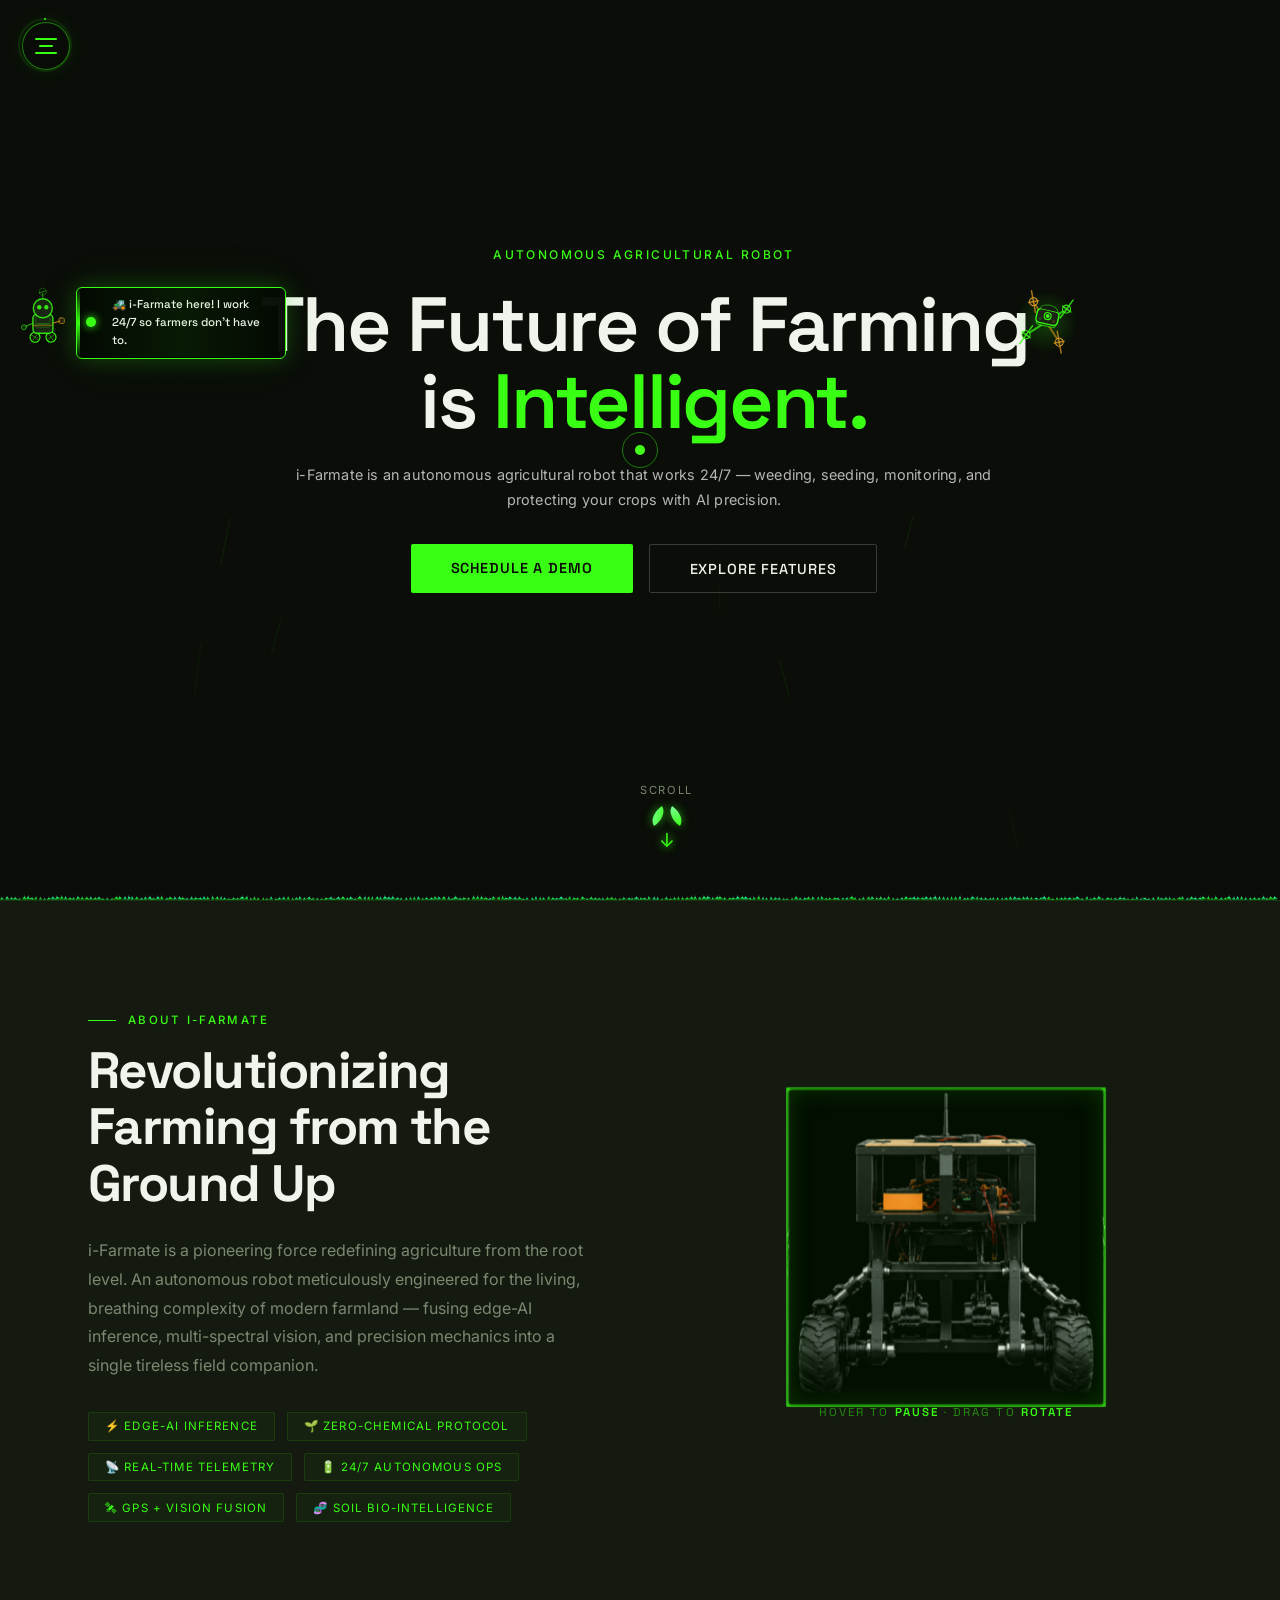
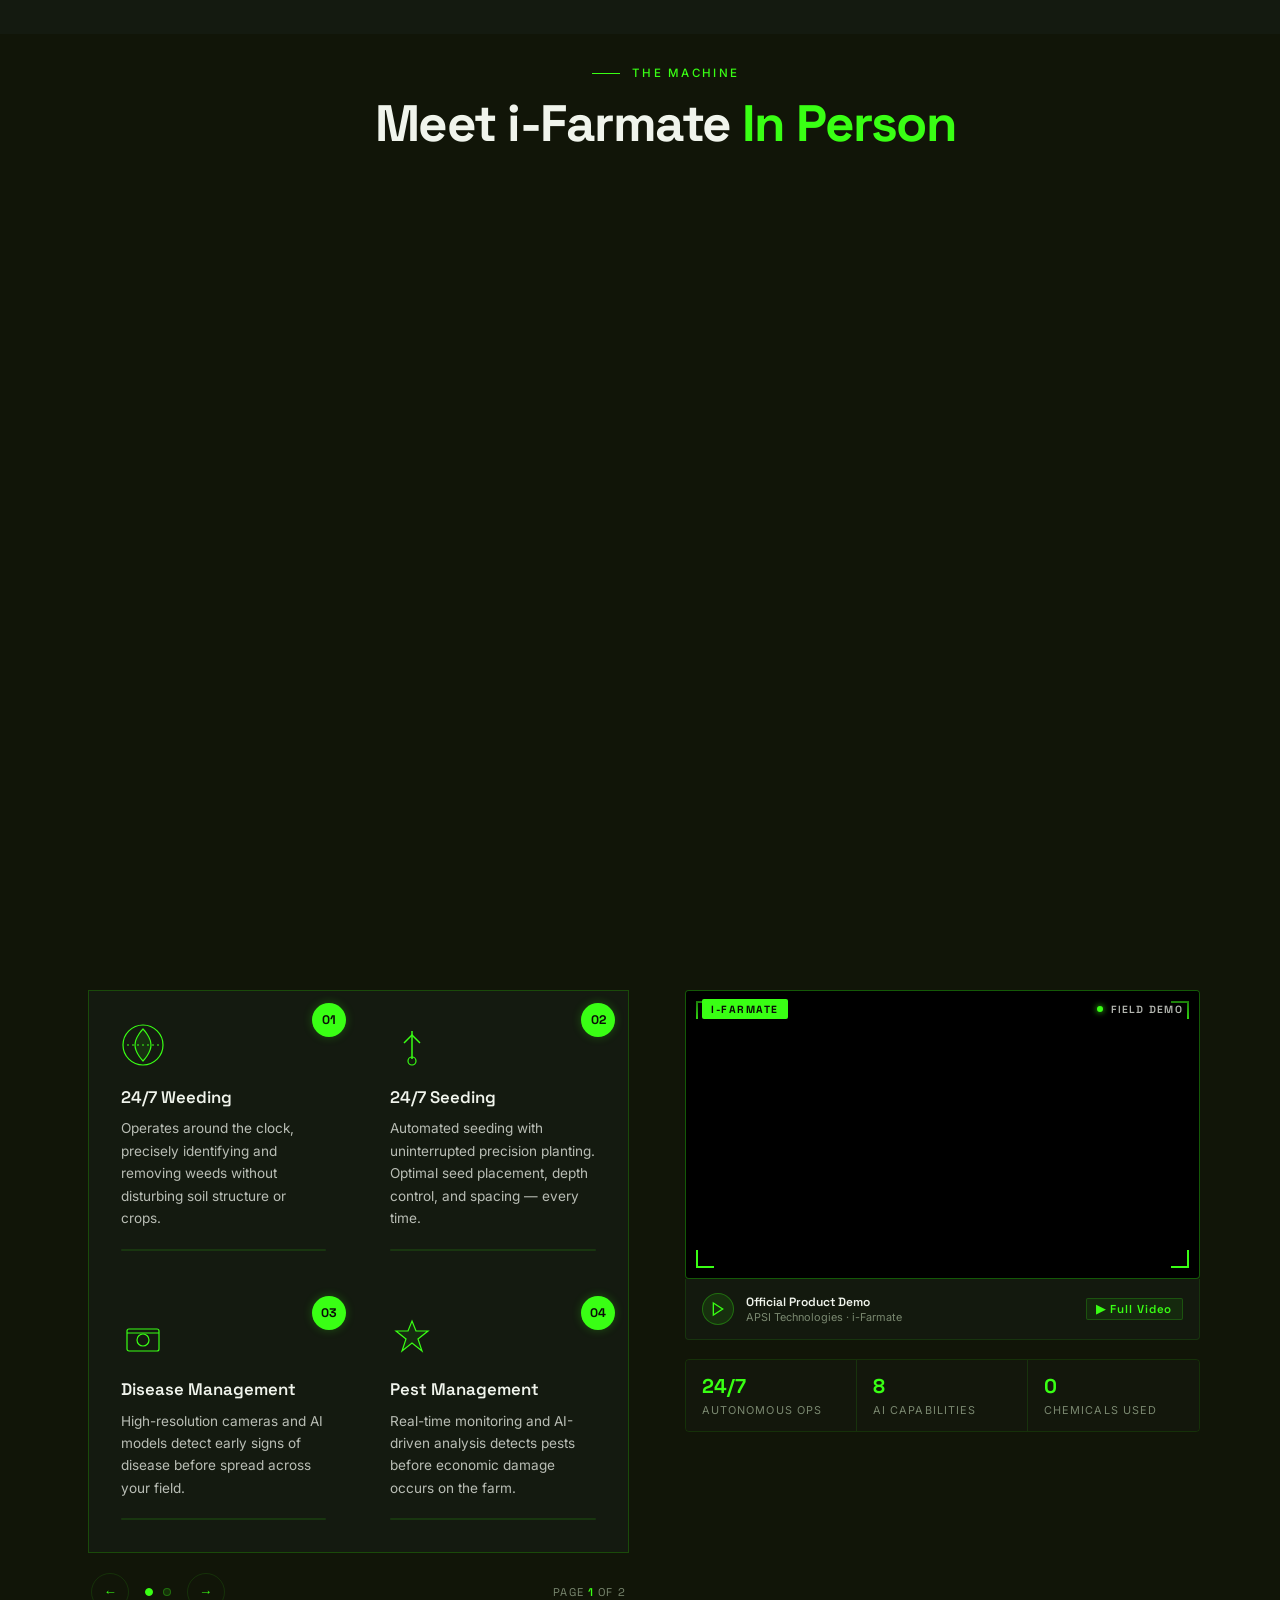
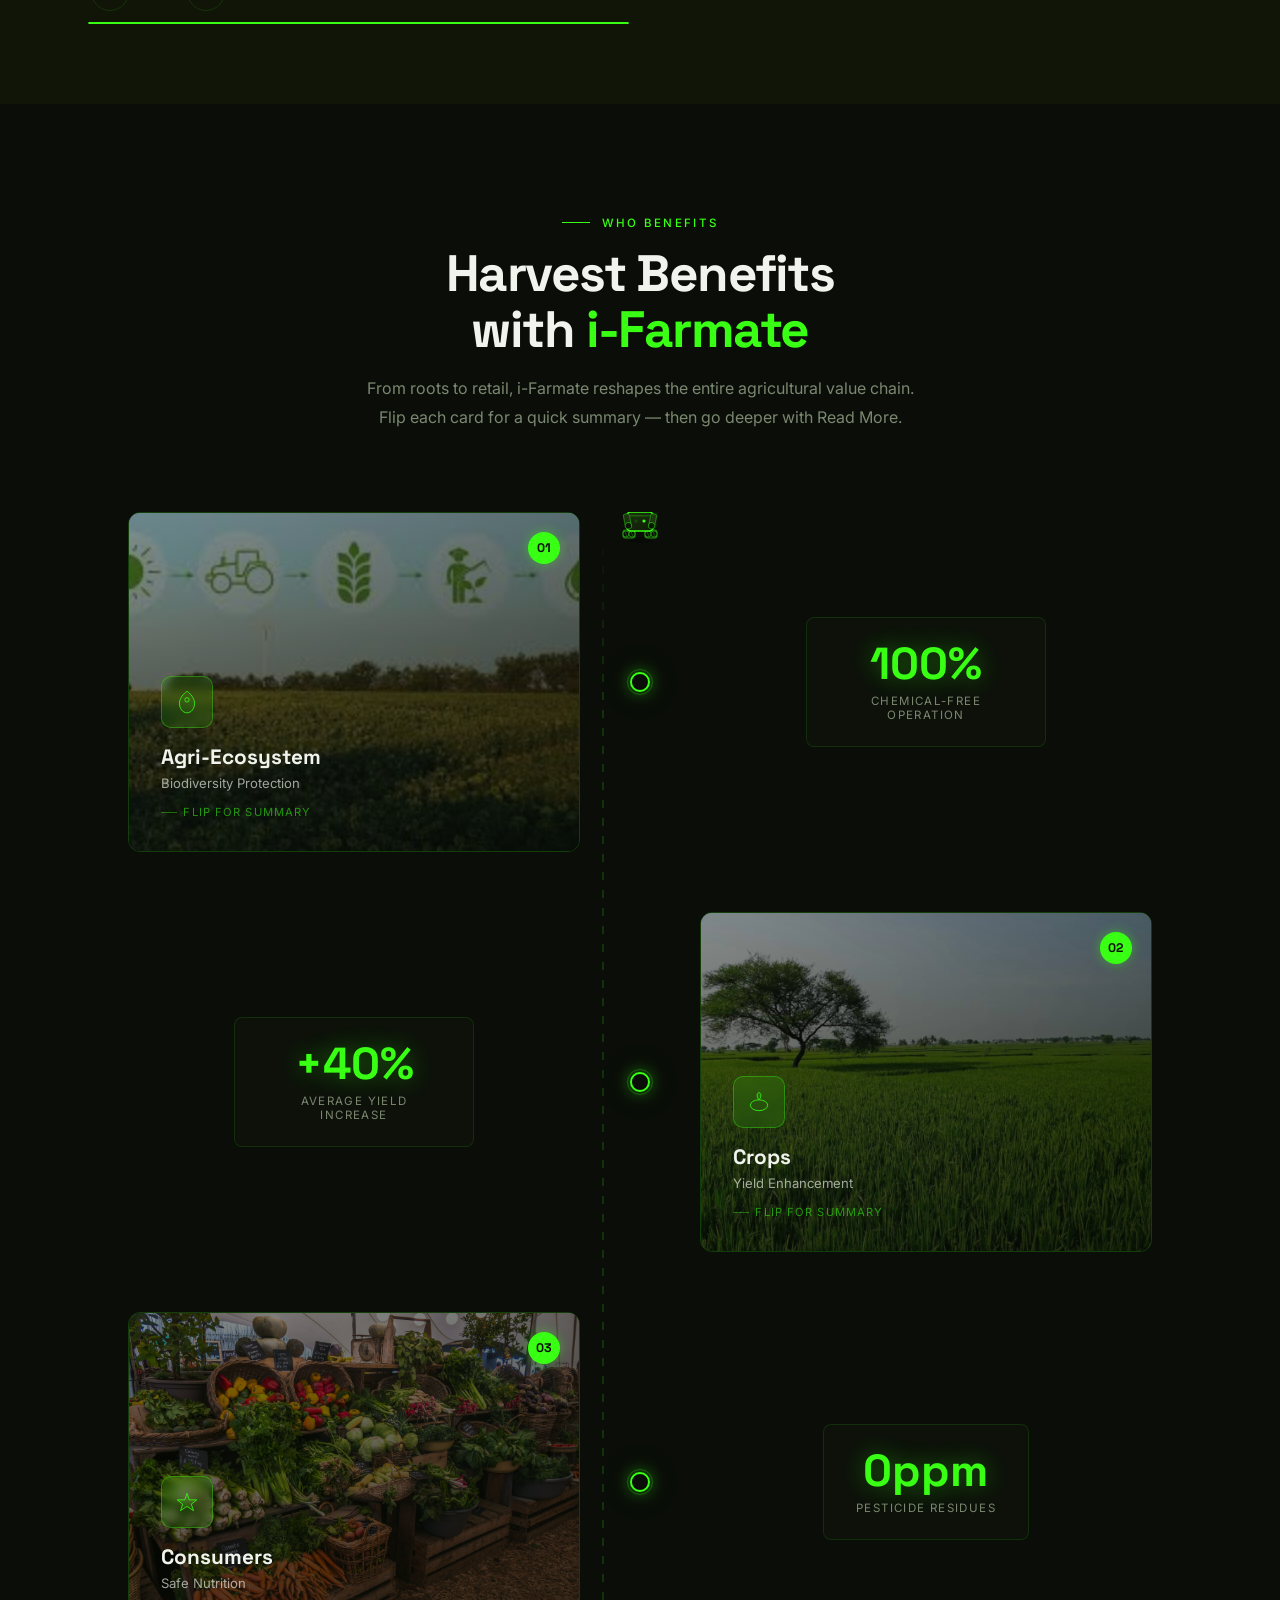
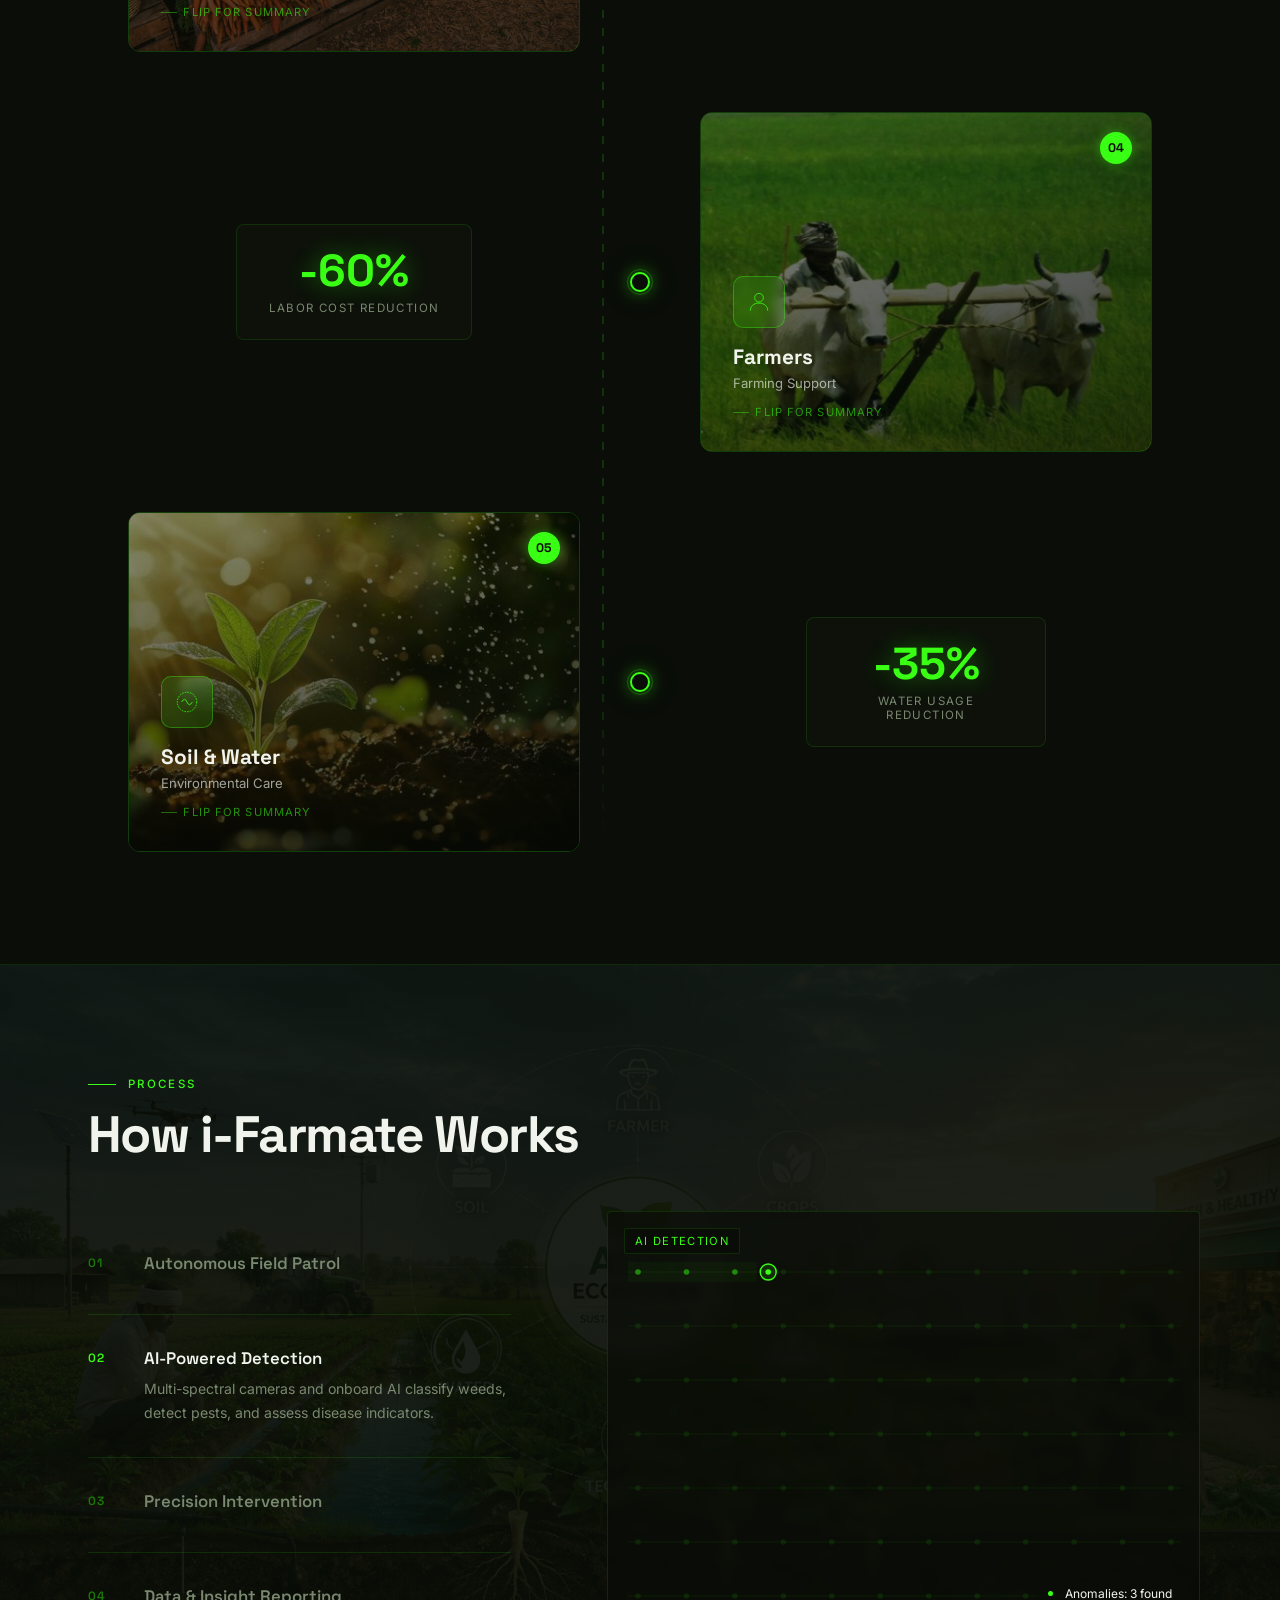
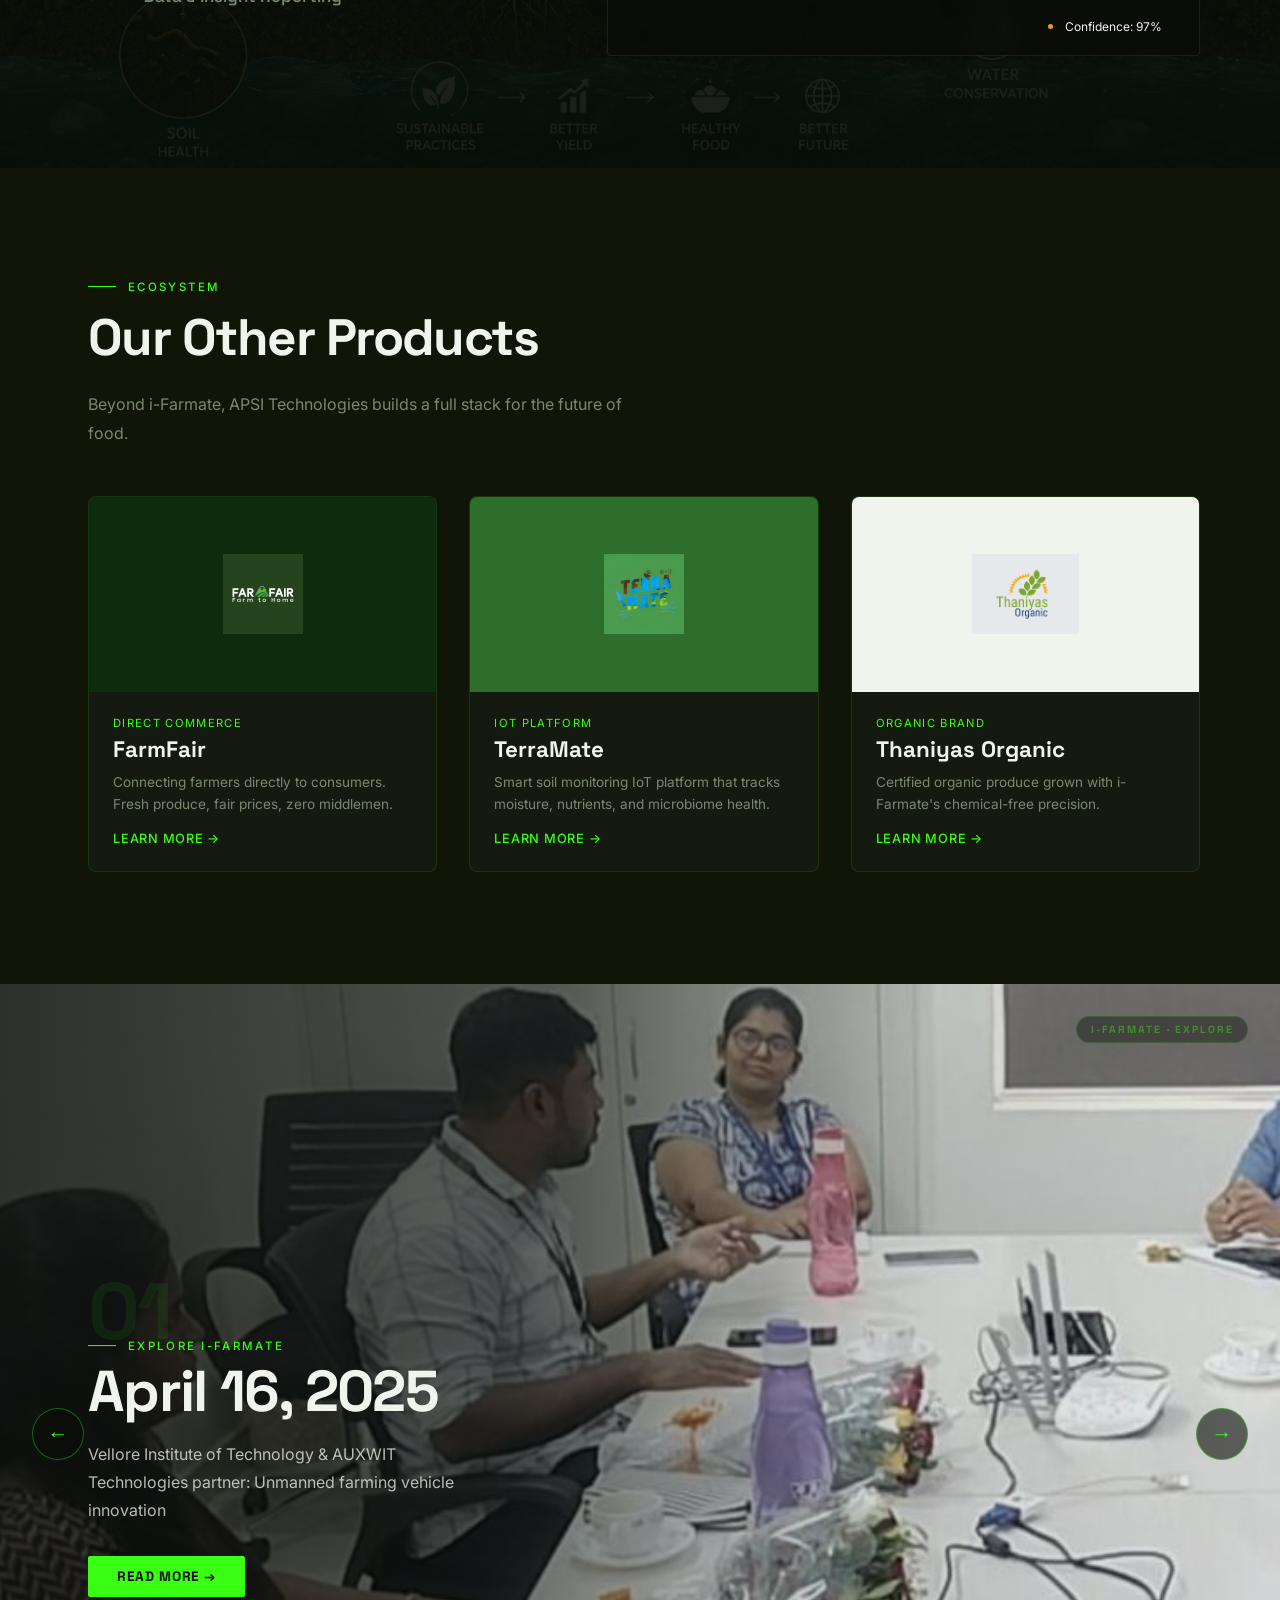
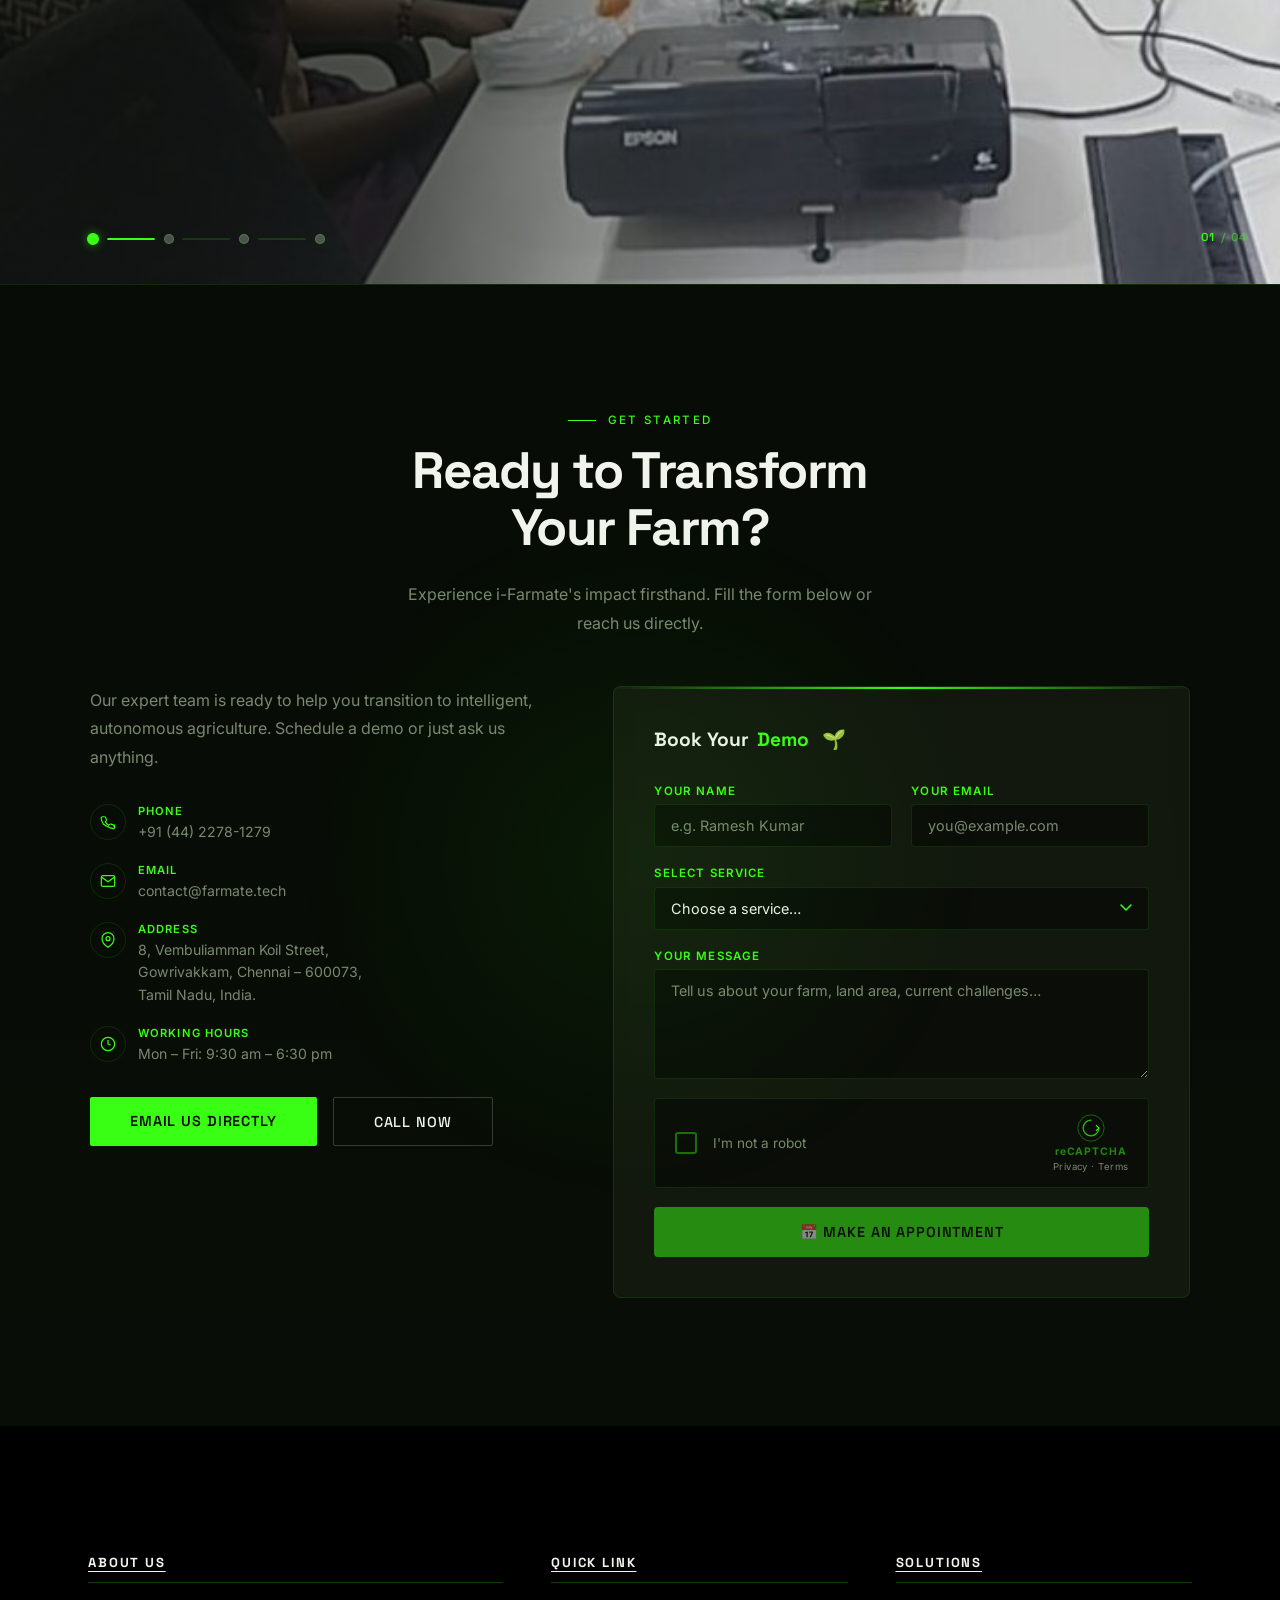
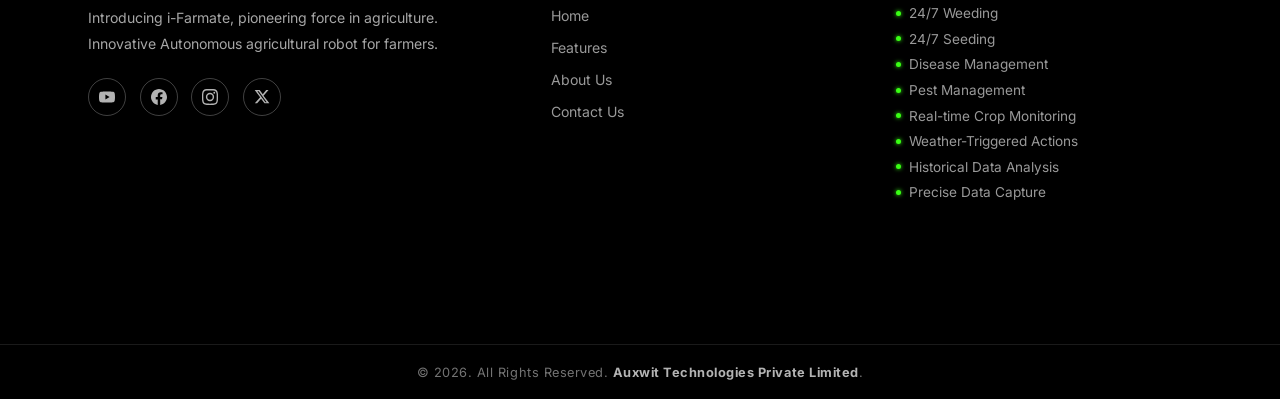
==== commit 315eaa30: "Updated who benifits page" ====
--- a/i-farm_up.html
+++ b/i-farm_up.html
@@ -50,7 +50,7 @@
 .drone-tip-bar{position:absolute;left:0;top:0;bottom:0;width:3px;background:linear-gradient(180deg,transparent,var(--chloro),transparent);animation:tipBarPulse 1.4s ease-in-out infinite;}
 .drone-tip-dot{position:absolute;left:.5rem;top:50%;transform:translateY(-50%);width:8px;height:8px;border-radius:50%;background:var(--chloro);box-shadow:0 0 6px var(--chloro);animation:tipDotPulse 1.2s ease-in-out infinite;}
 
-/* ══  SLIDE-OUT NAVBAR ══ */
+/* ══ SLIDE-OUT NAVBAR ══ */
 #nav-toggle{position:fixed;top:22px;left:22px;z-index:1002;width:48px;height:48px;background:rgba(10,13,8,0.92);border:1.5px solid rgba(57,255,20,0.45);border-radius:50%;display:flex;align-items:center;justify-content:center;cursor:pointer;transition:background .25s, border-color .25s, box-shadow .25s, transform .25s;backdrop-filter:blur(12px);box-shadow:0 0 18px rgba(57,255,20,.1);}
 #nav-toggle:hover{background:rgba(57,255,20,0.12);border-color:var(--chloro);box-shadow:0 0 28px rgba(57,255,20,.28);transform:scale(1.08);}
 #nav-toggle-icon{display:flex;flex-direction:column;align-items:center;justify-content:center;gap:5px;width:22px;}
@@ -79,7 +79,6 @@
 .nb-cta{flex-shrink:0;margin-left:.8rem;font-family:var(--fd);font-size:.75rem;font-weight:700;letter-spacing:.08em;text-transform:uppercase;padding:.48rem 1.3rem;border:1.5px solid var(--chloro);color:var(--chloro);background:transparent;border-radius:50px;cursor:pointer;text-decoration:none;white-space:nowrap;transition:background .2s,color .2s,box-shadow .2s;}
 .nb-cta:hover{background:var(--chloro);color:var(--soil);box-shadow:0 0 20px rgba(57,255,20,.3);}
 #nav-bar::after{content:'';position:absolute;inset:0;pointer-events:none;background:linear-gradient(90deg,transparent 0%,rgba(57,255,20,.04) 50%,transparent 100%);animation:tipScan 3s linear infinite;border-radius:50px;}
-@media(max-width:700px){#nav-bar.open{width:calc(100vw - 32px);}#nav-bar-inner{padding-left:3.8rem;padding-right:.8rem;gap:0;overflow-x:auto;}.nb-brand{font-size:.88rem;}.nb-links a{font-size:.72rem;padding:.38rem .65rem;}.nb-cta{display:none;}}
 
 #pb{position:fixed;top:0;left:0;height:2px;background:linear-gradient(90deg,var(--chloro),var(--amber));z-index:200}
 
@@ -129,18 +128,18 @@
 .cube-face{position:absolute;width:260px;height:260px;border:2px solid rgba(57,255,20,.55);overflow:hidden;backface-visibility:visible;}
 .cube-face img{width:100%;height:100%;object-fit:cover;display:block;}
 .cube-face::after{content:'';position:absolute;inset:0;background:rgba(57,255,20,.06);pointer-events:none;}
-.cube-face--front  { transform: translateZ(130px); }
-.cube-face--back   { transform: rotateY(180deg) translateZ(130px); }
-.cube-face--right  { transform: rotateY( 90deg) translateZ(130px); }
-.cube-face--left   { transform: rotateY(-90deg) translateZ(130px); }
-.cube-face--top    { transform: rotateX( 90deg) translateZ(130px); }
-.cube-face--bottom { transform: rotateX(-90deg) translateZ(130px); }
+.cube-face--front{transform:translateZ(130px);}
+.cube-face--back{transform:rotateY(180deg) translateZ(130px);}
+.cube-face--right{transform:rotateY(90deg) translateZ(130px);}
+.cube-face--left{transform:rotateY(-90deg) translateZ(130px);}
+.cube-face--top{transform:rotateX(90deg) translateZ(130px);}
+.cube-face--bottom{transform:rotateX(-90deg) translateZ(130px);}
 .cube-face::before{content:'';position:absolute;inset:0;box-shadow:inset 0 0 20px rgba(57,255,20,.15);pointer-events:none;z-index:2;}
 .cube-label{text-align:center;margin-top:28px;font-family:var(--fd);font-size:.72rem;letter-spacing:.18em;text-transform:uppercase;color:rgba(57,255,20,.5);}
 .cube-label span{color:var(--chloro);font-weight:600}
 #rcs{background:var(--soil-2);padding:0;text-align:center;overflow:hidden;position:relative;background-image:url('https://images.unsplash.com/photo-1625246333195-78d9c38ad449?w=1400&auto=format&fit=crop&q=80');background-size:cover;background-position:center;background-attachment:fixed;}
 #scene-canvas{display:block;width:100%;height:600px;max-height:none}
-.scene-header{position:absolute; top:2rem; left:2%; transform:translateX(-50%); z-index:2; width:100%;text-align:center;}
+.scene-header{position:absolute;top:2rem;left:2%;transform:translateX(-50%);z-index:2;width:100%;text-align:center;}
 .scene-header .slb{justify-content:center}
 .scene-header .st{text-align:center}
 .scene-header .sb{text-align:center;margin:0 auto}
@@ -177,8 +176,8 @@
 .carousel-timer{width:100%;height:2px;background:var(--border);border-radius:2px;overflow:hidden;margin-top:.7rem}
 .carousel-timer-bar{height:100%;background:var(--chloro);border-radius:2px;width:0;transition:width linear}
 .cap-video-panel{position:relative;display:flex;flex-direction:column;gap:0;}
-.cap-video-hud{position:relative;background:#000;border:1px solid rgba(57,255,20,.35);border-radius:4px;overflow:hidden;aspect-ratio:16/9;transition:border-color .3s, box-shadow .3s;box-shadow:0 0 0 rgba(57,255,20,0);}
-.cap-video-hud:hover{border-color:rgba(57,255,20,.8);box-shadow:0 0 40px rgba(57,255,20,.18), 0 0 80px rgba(57,255,20,.06);}
+.cap-video-hud{position:relative;background:#000;border:1px solid rgba(57,255,20,.35);border-radius:4px;overflow:hidden;aspect-ratio:16/9;transition:border-color .3s,box-shadow .3s;box-shadow:0 0 0 rgba(57,255,20,0);}
+.cap-video-hud:hover{border-color:rgba(57,255,20,.8);box-shadow:0 0 40px rgba(57,255,20,.18),0 0 80px rgba(57,255,20,.06);}
 .cap-video-hud iframe{position:absolute;inset:0;width:100%;height:100%;border:none;z-index:2;}
 .cvh-corner{position:absolute;width:18px;height:18px;z-index:3;pointer-events:none;}
 .cvh-corner.tl{top:10px;left:10px;border-top:2px solid var(--chloro);border-left:2px solid var(--chloro);}
@@ -203,26 +202,68 @@
 .cs-val{font-family:var(--fd);font-size:1.25rem;font-weight:700;color:var(--chloro);}
 .cs-lbl{font-size:.68rem;letter-spacing:.1em;text-transform:uppercase;color:var(--muted);}
 
-#ben{position:relative;background:linear-gradient(rgba(0,0,0,.75),rgba(0,0,0,.75)),url('./images/agri.png') center/cover fixed no-repeat;}
-.bnh{display:grid;grid-template-columns:1fr 1fr;gap:4rem;align-items:end;margin-bottom:4rem}
-.bng{display:grid;grid-template-columns:repeat(5,1fr);gap:1.2rem}
-.flip-card{height:240px;perspective:1000px;cursor:pointer;}
-.flip-card-inner{position:relative;width:100%;height:100%;transform-style:preserve-3d;transition:transform .6s cubic-bezier(.4,0,.2,1);}
-.flip-card.flipped .flip-card-inner{transform:rotateY(180deg)}
-.flip-face{position:absolute;inset:0;backface-visibility:hidden;-webkit-backface-visibility:hidden;border-radius:6px;}
-.flip-front{border:1px solid var(--border);background:var(--surface);display:flex;flex-direction:column;align-items:center;justify-content:center;text-align:center;padding:1.5rem 1rem;transition:border-color .3s,box-shadow .3s;position:relative;overflow:hidden;}
-.flip-front::after{content:'';position:absolute;bottom:0;left:0;right:0;height:2px;background:var(--chloro);transform:scaleX(0);transition:transform .3s}
-.flip-card:hover .flip-front::after{transform:scaleX(1)}
-.flip-back{background:linear-gradient(135deg,rgba(20,35,10,0.98),rgba(10,20,5,0.98));border:1px solid rgba(57,255,20,.5);transform:rotateY(180deg);display:flex;flex-direction:column;align-items:center;justify-content:center;text-align:center;padding:1.4rem 1rem;gap:.8rem;border-radius:6px;}
-.bni{width:48px;height:48px;margin:0 auto .9rem;color:var(--chloro)}
-.bnt{font-family:var(--fd);font-size:.92rem;font-weight:600;color:var(--off-white);margin-bottom:.3rem}
-.bns{font-size:.72rem;color:var(--muted)}
-.bnn{font-family:var(--fd);font-size:.78rem;font-weight:800;color:var(--soil);background:var(--chloro);position:absolute;top:.6rem;right:.6rem;width:26px;height:26px;display:flex;align-items:center;justify-content:center;border-radius:50%}
-.flip-back-title{font-family:var(--fd);font-size:.88rem;font-weight:700;color:var(--chloro);}
-.flip-back-text{font-size:.78rem;color:rgba(240,244,236,.8);line-height:1.6;}
-.flip-read-more{font-size:.72rem;font-weight:600;letter-spacing:.08em;text-transform:uppercase;color:var(--soil);background:var(--chloro);padding:.3rem .9rem;border-radius:2px;border:none;cursor:pointer;margin-top:.2rem;text-decoration:none;display:inline-block;transition:opacity .2s}
-.flip-read-more:hover{opacity:.85}
-.flip-hint{font-size:.68rem;color:rgba(57,255,20,.5);position:absolute;bottom:.5rem;left:50%;transform:translateX(-50%);white-space:nowrap;}
+/* WHO BENEFITS */
+#ben{position:relative;background:var(--soil);padding:7rem 0 7rem;overflow:hidden;}
+#ben::before{content:'';position:absolute;inset:0;background:url('https://images.unsplash.com/photo-1500382017468-9049fed747ef?w=1600&auto=format&fit=crop&q=80') center/cover fixed no-repeat;opacity:0.07;z-index:0;}
+.ben-header{text-align:center;padding:0 5.5rem 5rem;position:relative;z-index:2;}
+.ben-header .slb{justify-content:center;}
+.ben-header .st{text-align:center;max-width:700px;margin:0 auto 1rem;}
+.ben-header .sb{margin:0 auto;text-align:center;max-width:560px;}
+.ben-rail-wrap{position:relative;z-index:2;display:flex;flex-direction:column;align-items:center;}
+#ben-rail-svg{position:absolute;top:0;left:50%;transform:translateX(-50%);width:4px;pointer-events:none;z-index:3;}
+#ben-rail-robot{position:absolute;left:50%;top:0;transform:translate(-50%,-50%);z-index:10;pointer-events:none;width:52px;height:68px;}
+.ben-row{display:grid;grid-template-columns:1fr 120px 1fr;align-items:center;width:100%;max-width:1200px;padding:0 5.5rem;position:relative;z-index:2;margin-bottom:0;}
+.ben-row.row-reverse{direction:rtl;}
+.ben-row.row-reverse > *{direction:ltr;}
+.ben-node{display:flex;align-items:center;justify-content:center;position:relative;}
+.ben-node-dot{width:20px;height:20px;border-radius:50%;background:var(--soil);border:2px solid var(--chloro);box-shadow:0 0 16px rgba(57,255,20,.5),0 0 40px rgba(57,255,20,.15);position:relative;z-index:4;transition:transform .3s,box-shadow .3s;}
+.ben-node-dot::after{content:'';position:absolute;inset:-5px;border-radius:50%;border:1px solid rgba(57,255,20,.25);animation:nodePulse 2s ease-in-out infinite;}
+@keyframes nodePulse{0%,100%{transform:scale(1);opacity:.6}50%{transform:scale(1.4);opacity:0}}
+
+.ben-spacer{height:60px;width:100%;position:relative;z-index:2;}
+.ben-card-wrap{position:relative;}
+.ben-flip-card{width:100%;max-width:460px;height:340px;perspective:1200px;cursor:pointer;margin:0 auto;}
+.ben-row.row-reverse .ben-flip-card{margin-right:0;margin-left:auto;}
+.ben-flip-inner{position:relative;width:100%;height:100%;transform-style:preserve-3d;transition:transform .75s cubic-bezier(.23,1,.32,1);border-radius:12px;}
+.ben-flip-card.flipped .ben-flip-inner{transform:rotateY(180deg);}
+.ben-flip-front{position:absolute;inset:0;backface-visibility:hidden;-webkit-backface-visibility:hidden;border-radius:12px;overflow:hidden;border:1px solid rgba(57,255,20,.2);}
+.ben-front-bg{position:absolute;inset:0;background-size:cover;background-position:center;transition:transform .6s ease;}
+.ben-flip-card:hover .ben-front-bg{transform:scale(1.04);}
+.ben-front-overlay{position:absolute;inset:0;background:linear-gradient(160deg,rgba(5,10,4,0.45) 0%,rgba(5,10,4,0.82) 100%);}
+.ben-front-content{position:absolute;inset:0;display:flex;flex-direction:column;justify-content:flex-end;padding:2rem;}
+.ben-front-num{position:absolute;top:1.2rem;right:1.2rem; font-family:var(--fd);font-size:.78rem;font-weight:800; color:var(--soil);background:var(--chloro);width:32px;height:32px;border-radius:50%;display:flex;align-items:center;justify-content:center;box-shadow:0 0 12px rgba(57,255,20,.4);}
+.ben-front-icon{width:52px;height:52px;background:rgba(57,255,20,.12);border:1px solid rgba(57,255,20,.35);border-radius:10px;display:flex;align-items:center;justify-content:center;margin-bottom:1rem;color:var(--chloro);backdrop-filter:blur(4px);flex-shrink:0;}
+.ben-front-title{font-family:var(--fd);font-size:1.3rem;font-weight:700;color:var(--off-white);margin-bottom:.3rem;}
+.ben-front-sub{font-size:.82rem;color:rgba(240,244,236,.65);margin-bottom:.9rem;}
+.ben-flip-hint{font-size:.7rem;letter-spacing:.1em;text-transform:uppercase;color:rgba(57,255,20,.55);display:flex;align-items:center;gap:.4rem;}
+.ben-flip-hint::before{content:'';display:block;width:16px;height:1px;background:rgba(57,255,20,.4);}
+.ben-flip-back{position:absolute;inset:0; backface-visibility:hidden;-webkit-backface-visibility:hidden;transform:rotateY(180deg);border-radius:12px;overflow:hidden;background:linear-gradient(145deg,#0e1e08,#141f0c);border:1px solid rgba(57,255,20,.4);display:flex;flex-direction:column;padding:2rem;gap:1rem;}
+.ben-back-emoji{font-size:2rem;line-height:1;}
+.ben-back-title{font-family:var(--fd);font-size:1.1rem;font-weight:700;color:var(--chloro);}
+.ben-back-summary{font-size:.9rem;color:rgba(240,244,236,.8);line-height:1.7;flex:1;}
+.ben-read-more-btn{font-family:var(--fd);font-size:.78rem;font-weight:700;letter-spacing:.08em;text-transform:uppercase;color:var(--soil);background:var(--chloro); padding:.55rem 1.4rem;border:none;border-radius:4px;cursor:pointer;align-self:flex-start;transition:box-shadow .2s,transform .2s; position:relative;overflow:hidden;}
+.ben-read-more-btn::before{content:'';position:absolute;inset:0;background:rgba(255,255,255,.2);transform:translateX(-110%) skewX(-15deg);transition:transform .35s;}
+.ben-read-more-btn:hover::before{transform:translateX(110%) skewX(-15deg);}
+.ben-read-more-btn:hover{box-shadow:0 0 20px rgba(57,255,20,.35);transform:translateY(-2px);}
+
+
+.ben-shutter{position:absolute;top:0;left:0;right:0;z-index:20;border-radius:12px;overflow:hidden;clip-path:inset(0 0 100% 0);transition:clip-path .6s cubic-bezier(.16,1,.3,1); pointer-events:none;background:linear-gradient(145deg,#081208,#0e1c0a);border:1px solid rgba(57,255,20,.55);box-shadow:0 0 60px rgba(57,255,20,.2),0 30px 80px rgba(0,0,0,.7);}
+.ben-shutter.open{clip-path:inset(0 0 0% 0);pointer-events:all;}
+.ben-shutter-inner{padding:2rem 2rem 1.5rem;display:flex;flex-direction:column;gap:.9rem;min-height:340px;justify-content:space-between;}
+.ben-shutter-top{display:flex;align-items:center;gap:.75rem;padding-bottom:.8rem;border-bottom:1px solid rgba(57,255,20,.15);}
+.ben-shutter-emoji{font-size:1.6rem;}
+.ben-shutter-title{font-family:var(--fd);font-size:1rem;font-weight:700;color:var(--chloro);}
+.ben-shutter-sub{font-size:.72rem;color:var(--muted);margin-top:.1rem;}
+.ben-shutter-bar{position:absolute;top:0;left:0;right:0;height:3px;background:linear-gradient(90deg,transparent,var(--chloro),transparent);}
+.ben-shutter-text{font-size:.88rem;color:rgba(240,244,236,.82);line-height:1.85;flex:1;overflow-y:auto;max-height:220px;scrollbar-width:thin;scrollbar-color:rgba(57,255,20,.3) transparent;}
+.ben-shutter-close{align-self:flex-start;font-family:var(--fd);font-size:.72rem;font-weight:600;letter-spacing:.1em;text-transform:uppercase;color:var(--muted);background:transparent;border:1px solid rgba(57,255,20,.2);padding:.38rem 1rem;border-radius:4px;cursor:pointer;transition:border-color .2s,color .2s;}
+.ben-shutter-close:hover{border-color:var(--chloro);color:var(--off-white);}
+.ben-empty{display:flex;align-items:center;justify-content:center;}
+.ben-empty-stat{text-align:center;padding:1.5rem 2rem;border:1px solid var(--border);border-radius:8px;background:rgba(20,26,16,.4);backdrop-filter:blur(6px);max-width:240px;}
+.ben-empty-val{font-family:var(--fd);font-size:2.8rem;font-weight:800;color:var(--chloro);line-height:1;text-shadow:0 0 24px rgba(57,255,20,.4);}
+.ben-empty-lbl{font-size:.72rem;letter-spacing:.12em;text-transform:uppercase;color:var(--muted);margin-top:.4rem;}
+
+
 #how{position:relative;border-top:1px solid var(--border);background:linear-gradient(rgba(8,14,6,0.88),rgba(8,14,6,0.92)),url('https://images.unsplash.com/photo-1464226184884-fa280b87c399?w=1400&auto=format&fit=crop&q=80') center/cover fixed no-repeat;}
 #how::before{content:'';position:absolute;inset:0;background:url('./images/agri.png') center/cover no-repeat;opacity:0.08;z-index:0;pointer-events:none;}
 #how > *{position:relative;z-index:1;}
@@ -250,7 +291,7 @@
 .pi1{background:#0d2b0d;display:flex;align-items:center;justify-content:center;padding:2rem;aspect-ratio:16/9}
 .pi2{background:#2d6e2d;display:flex;align-items:center;justify-content:center;padding:2rem;aspect-ratio:16/9}
 .pi3{background:#f0f4ec;display:flex;align-items:center;justify-content:center;padding:2rem;aspect-ratio:16/9}
-.partner-img{max-width:80%;max-height:80px; width:auto; height:auto;object-fit:contain;}
+.partner-img{max-width:80%;max-height:80px;width:auto;height:auto;object-fit:contain;}
 .pn{font-family:var(--fd);font-size:1.4rem;font-weight:700;color:var(--off-white)}
 .ptg{font-size:.7rem;letter-spacing:.12em;text-transform:uppercase;color:var(--chloro);margin-bottom:.3rem}
 .pb{padding:1.5rem}
@@ -267,7 +308,7 @@
 .explore-content .slb{margin-bottom:.5rem}
 .explore-title{font-family:var(--fd);font-size:clamp(2rem,4.5vw,3.6rem);font-weight:700;line-height:1.05;letter-spacing:-.03em;color:var(--off-white);margin-bottom:1.2rem;}
 .explore-desc{font-size:1rem;color:rgba(240,244,236,0.75);line-height:1.75;margin-bottom:2rem;max-width:400px;}
-.explore-btn{display:inline-flex;align-items:center;gap:.5rem;font-family:var(--fd);font-size:.85rem;font-weight:700;letter-spacing:.06em;text-transform:uppercase;text-decoration:none;color:var(--soil);background:var(--chloro);padding:.75rem 1.8rem;border-radius:2px;transition:transform .2s, box-shadow .2s, background .2s;position:relative;overflow:hidden;}
+.explore-btn{display:inline-flex;align-items:center;gap:.5rem;font-family:var(--fd);font-size:.85rem;font-weight:700;letter-spacing:.06em;text-transform:uppercase;text-decoration:none;color:var(--soil);background:var(--chloro);padding:.75rem 1.8rem;border-radius:2px;transition:transform .2s,box-shadow .2s,background .2s;position:relative;overflow:hidden;}
 .explore-btn::before{content:'';position:absolute;inset:0;background:rgba(255,255,255,.22);transform:translateX(-110%) skewX(-15deg);transition:transform .35s;}
 .explore-btn:hover::before{transform:translateX(110%) skewX(-15deg)}
 .explore-btn:hover{transform:translateY(-2px);box-shadow:0 8px 28px rgba(57,255,20,.35);}
@@ -284,7 +325,6 @@
 .explore-section-label{position:absolute;top:2rem;right:2rem;z-index:10;font-family:var(--fd);font-size:.65rem;font-weight:700;letter-spacing:.18em;text-transform:uppercase;color:rgba(57,255,20,0.4);border:1px solid rgba(57,255,20,0.15);padding:.35rem .85rem;border-radius:50px;backdrop-filter:blur(6px);background:rgba(10,13,8,0.4);}
 @keyframes exploreSlideIn{from{opacity:0;transform:translateY(-50%) translateX(-30px);}to{opacity:1;transform:translateY(-50%) translateX(0);}}
 .explore-slide.active .explore-content{animation:exploreSlideIn .7s cubic-bezier(.16,1,.3,1) both;}
-
 #cta{position:relative;text-align:center;padding:8rem 5.5rem;overflow:hidden;border-top:1px solid var(--border);background:linear-gradient(rgba(6,12,5,0.87),rgba(8,14,6,0.93)),url('./images/agri.png') center/cover fixed no-repeat;}
 #cta::before{content:'';position:absolute;inset:0;background:url('https://images.unsplash.com/photo-1500382017468-9049fed747ef?w=1600&auto=format&fit=crop&q=80') center/cover no-repeat;opacity:0.22;z-index:0;pointer-events:none;}
 #cta > *{position:relative;z-index:1;}
@@ -360,13 +400,16 @@
 .rs.vs{opacity:1;transform:scale(1)}
 body::after{content:'';position:fixed;inset:0;background-image:url("data:image/svg+xml,%3Csvg viewBox='0 0 256 256' xmlns='http://www.w3.org/2000/svg'%3E%3Cfilter id='n'%3E%3CfeTurbulence type='fractalNoise' baseFrequency='0.9' numOctaves='4' stitchTiles='stitch'/%3E%3C/filter%3E%3Crect width='100%25' height='100%25' filter='url(%23n)' opacity='0.025'/%3E%3C/svg%3E");pointer-events:none;z-index:9990;opacity:.3}
 
-@media(max-width:1100px){.cap-layout{grid-template-columns:1fr;}.cap-stats-row{grid-template-columns:repeat(3,1fr);}}
+@media(max-width:1100px){
+  .cap-layout{grid-template-columns:1fr;}
+  .cap-stats-row{grid-template-columns:repeat(3,1fr);}
+  .ben-row{grid-template-columns:1fr 60px 1fr;padding:0 2rem;}
+}
 @media(max-width:900px){
   section{padding:4rem 1.5rem 4rem 2rem}
   #cap{padding:4rem 1.5rem;}
-  #about{grid-template-columns:1fr}.bng{grid-template-columns:repeat(2,1fr)}
-  .hi{grid-template-columns:1fr}.bnh{grid-template-columns:1fr}
-  .pg{grid-template-columns:1fr}
+  #about{grid-template-columns:1fr}
+  .hi{grid-template-columns:1fr}.pg{grid-template-columns:1fr}
   .contact-grid{grid-template-columns:1fr}
   .frow{grid-template-columns:1fr}
   .footer-grid{grid-template-columns:1fr 1fr}
@@ -376,12 +419,12 @@
   .carousel-page{grid-template-columns:1fr 1fr}
   .cube-scene{width:200px;height:200px}
   .cube-face{width:200px;height:200px}
-  .cube-face--front  { transform: translateZ(100px); }
-  .cube-face--back   { transform: rotateY(180deg) translateZ(100px); }
-  .cube-face--right  { transform: rotateY( 90deg) translateZ(100px); }
-  .cube-face--left   { transform: rotateY(-90deg) translateZ(100px); }
-  .cube-face--top    { transform: rotateX( 90deg) translateZ(100px); }
-  .cube-face--bottom { transform: rotateX(-90deg) translateZ(100px); }
+  .cube-face--front{transform:translateZ(100px);}
+  .cube-face--back{transform:rotateY(180deg) translateZ(100px);}
+  .cube-face--right{transform:rotateY(90deg) translateZ(100px);}
+  .cube-face--left{transform:rotateY(-90deg) translateZ(100px);}
+  .cube-face--top{transform:rotateX(90deg) translateZ(100px);}
+  .cube-face--bottom{transform:rotateX(-90deg) translateZ(100px);}
   .cap-stats-row{grid-template-columns:repeat(3,1fr);}
   .explore-carousel{height:80vh;min-height:500px;}
   .explore-content{left:1.5rem;right:1.5rem;max-width:100%;}
@@ -391,6 +434,13 @@
   .explore-counter{right:1.5rem;bottom:2rem;}
   .explore-prev{left:.8rem;}
   .explore-next{right:.8rem;}
+  .ben-row{grid-template-columns:1fr;gap:1.5rem;padding:0 1.5rem;}
+  .ben-row.row-reverse{direction:ltr;}
+  .ben-node{display:none;}
+  #ben-rail-robot{display:none;}
+  #ben-rail-svg{display:none;}
+  .ben-flip-card{max-width:100%;height:300px;}
+  .ben-empty{display:none;}
 }
 @media(prefers-reduced-motion:reduce){*,*::before,*::after{animation-duration:.001ms!important;transition-duration:.001ms!important}}
 </style>
@@ -421,14 +471,12 @@
 </div>
 <canvas id="how-robot" width="60" height="80"></canvas>
 
-<!-- ══ NEW NAVBAR ══ -->
 <svg id="nav-progress-svg" viewBox="0 0 62 62" fill="none" xmlns="http://www.w3.org/2000/svg">
   <circle cx="31" cy="31" r="26" stroke="rgba(57,255,20,0.1)" stroke-width="2"/>
   <circle id="nav-ring-circle" cx="31" cy="31" r="26" stroke="#39FF14" stroke-width="2"
     stroke-dasharray="163.4" stroke-dashoffset="163.4"
     stroke-linecap="round" transform="rotate(-90 31 31)"/>
 </svg>
-
 
 <div id="nav-bar" role="navigation" aria-label="Main navigation">
   <div id="nav-bar-inner">
@@ -456,12 +504,11 @@
 
 <button id="nav-toggle" aria-label="Open navigation" aria-expanded="false">
   <div id="nav-toggle-icon">
-    <span></span>
-    <span></span>
-    <span></span>
+    <span></span><span></span><span></span>
   </div>
 </button>
 
+<!-- HERO -->
 <section id="hero">
   <canvas id="rc"></canvas>
   <canvas id="gc"></canvas>
@@ -488,6 +535,7 @@
   </div>
 </section>
 
+<!-- ABOUT -->
 <section id="about">
   <div class="rl">
     <p class="slb">About i-Farmate</p>
@@ -514,6 +562,7 @@
   </div>
 </section>
 
+<!-- MEET THE MACHINE -->
 <section id="rcs" style="padding:0;">
   <div class="scene-header rv">
     <p class="slb" style="justify-content:center">The Machine</p>
@@ -523,6 +572,7 @@
   <canvas id="scene-canvas" height="600"></canvas>
 </section>
 
+<!-- CAPABILITIES -->
 <section id="cap">
   <div class="cph">
     <p class="slb rv">Capabilities</p>
@@ -616,7 +666,6 @@
       </div>
       <div class="carousel-timer"><div class="carousel-timer-bar" id="cap-timer-bar"></div></div>
     </div>
-
     <div class="cap-video-panel rv" style="transition-delay:.35s">
       <div class="cap-video-hud">
         <iframe src="https://www.youtube.com/embed/aGDtlo2xHJI?rel=0&modestbranding=1&color=white&t=52" allow="autoplay; encrypted-media; picture-in-picture" allowfullscreen title="i-Farmate in Action" loading="lazy"></iframe>
@@ -642,20 +691,284 @@
   </div>
 </section>
 
+<!-- ══ WHO BENEFITS -->
 <section id="ben">
-  <div class="bnh">
-    <div class="rl"><p class="slb">Who Benefits</p><h2 class="st">Harvest Benefits<br>with i-Farmate</h2></div>
-    <div class="rr" style="transition-delay:.15s"><p class="sb">i-Farmate's impact extends beyond the field — it reshapes the entire agricultural value chain. Click a card to learn more.</p></div>
-  </div>
-  <div class="bng rv" style="transition-delay:.2s">
-    <div class="flip-card" id="fc1"><div class="flip-card-inner"><div class="flip-face flip-front"><div class="bnn">01</div><svg class="bni" viewBox="0 0 48 48" fill="none"><path d="M24 4C24 4 10 14 10 26C10 36 16 44 24 44C32 44 38 36 38 26C38 14 24 4 24 4Z" stroke="currentColor" stroke-width="1.5" fill="currentColor" fill-opacity=".08"/><circle cx="24" cy="20" r="4" stroke="currentColor" stroke-width="1.5"/></svg><div class="bnt">Agri-Ecosystem</div><div class="bns">Biodiversity Protection</div><div class="flip-hint">Click to flip ↩</div></div><div class="flip-face flip-back"><div class="flip-back-title">🌿 Ecosystem Guard</div><div class="flip-back-text">i-Farmate eliminates chemical use entirely, preserving soil microbiomes and protecting local wildlife habitats from pesticide damage.</div><a href="#cta" class="flip-read-more">Read More</a></div></div></div>
-    <div class="flip-card" id="fc2"><div class="flip-card-inner"><div class="flip-face flip-front"><div class="bnn">02</div><svg class="bni" viewBox="0 0 48 48" fill="none"><ellipse cx="24" cy="30" rx="16" ry="10" stroke="currentColor" stroke-width="1.5"/><path d="M24 20C24 20 16 12 24 6C32 12 24 20 24 20Z" fill="currentColor" fill-opacity=".15" stroke="currentColor" stroke-width="1.5"/></svg><div class="bnt">Crops</div><div class="bns">Yield Enhancement</div><div class="flip-hint">Click to flip ↩</div></div><div class="flip-face flip-back"><div class="flip-back-title">🌾 Crop Optimizer</div><div class="flip-back-text">Precision seeding, targeted weed control, and early disease detection combine to boost crop yields by up to 40% per season.</div><a href="#cta" class="flip-read-more">Read More</a></div></div></div>
-    <div class="flip-card" id="fc3"><div class="flip-card-inner"><div class="flip-face flip-front"><div class="bnn">03</div><svg class="bni" viewBox="0 0 48 48" fill="none"><path d="M24 8L28 20L42 20L32 28L36 40L24 32L12 40L16 28L6 20L20 20Z" stroke="currentColor" stroke-width="1.5" fill="currentColor" fill-opacity=".1"/></svg><div class="bnt">Consumers</div><div class="bns">Safe Nutrition</div><div class="flip-hint">Click to flip ↩</div></div><div class="flip-face flip-back"><div class="flip-back-title">🍅 Pure Produce</div><div class="flip-back-text">Zero-chemical farming ensures every product reaching consumers is pesticide-free, nutritionally richer, and certified safe to eat.</div><a href="#cta" class="flip-read-more">Read More</a></div></div></div>
-    <div class="flip-card" id="fc4"><div class="flip-card-inner"><div class="flip-face flip-front"><div class="bnn">04</div><svg class="bni" viewBox="0 0 48 48" fill="none"><circle cx="24" cy="16" r="8" stroke="currentColor" stroke-width="1.5"/><path d="M8 40C8 32 14 26 24 26C34 26 40 32 40 40" stroke="currentColor" stroke-width="1.5"/></svg><div class="bnt">Farmers</div><div class="bns">Farming Support</div><div class="flip-hint">Click to flip ↩</div></div><div class="flip-face flip-back"><div class="flip-back-title">👨‍🌾 Farmer's Ally</div><div class="flip-back-text">Reduces labor costs by 60%, automates repetitive tasks 24/7, and provides a live dashboard so farmers can manage from anywhere.</div><a href="#cta" class="flip-read-more">Read More</a></div></div></div>
-    <div class="flip-card" id="fc5"><div class="flip-card-inner"><div class="flip-face flip-front"><div class="bnn">05</div><svg class="bni" viewBox="0 0 48 48" fill="none"><circle cx="24" cy="24" r="18" stroke="currentColor" stroke-width="1.5" stroke-dasharray="3 2"/><path d="M14 24Q20 14 24 24Q28 34 34 24" stroke="currentColor" stroke-width="1.5" fill="none"/></svg><div class="bnt">Soil &amp; Water</div><div class="bns">Environmental Care</div><div class="flip-hint">Click to flip ↩</div></div><div class="flip-face flip-back"><div class="flip-back-title">💧 Earth Protector</div><div class="flip-back-text">Precision irrigation and zero runoff chemicals keep groundwater clean and soil biology thriving for generations to come.</div><a href="#cta" class="flip-read-more">Read More</a></div></div></div>
-  </div>
+  <div class="ben-header rv">
+    <p class="slb">Who Benefits</p>
+    <h2 class="st">Harvest Benefits<br>with <span style="color:var(--chloro)">i-Farmate</span></h2>
+    <p class="sb">From roots to retail, i-Farmate reshapes the entire agricultural value chain. Flip each card for a quick summary — then go deeper with Read More.</p>
+  </div>
+
+  <div class="ben-rail-wrap" id="ben-rail-wrap">
+    <canvas id="ben-rail-canvas" style="position:absolute;top:0;left:50%;transform:translateX(-50%);pointer-events:none;z-index:3;"></canvas>
+
+    <div class="ben-row rv" style="transition-delay:.1s">
+      <div class="ben-card-wrap" id="bcw-1">
+        <div class="ben-flip-card" id="bfc-1">
+          <div class="ben-flip-inner">
+            <div class="ben-flip-front">
+              <div class="ben-front-bg" style="background-image:url('./images/agrieco.jpeg')"></div>
+              <div class="ben-front-overlay"></div>
+              <div class="ben-front-content">
+                <div class="ben-front-num">01</div>
+                <div class="ben-front-icon">
+                  <svg width="26" height="26" viewBox="0 0 48 48" fill="none" stroke="currentColor" stroke-width="1.5"><path d="M24 4C24 4 10 14 10 26C10 36 16 44 24 44C32 44 38 36 38 26C38 14 24 4 24 4Z" fill="currentColor" fill-opacity=".08"/><circle cx="24" cy="20" r="4"/></svg>
+                </div>
+                <div class="ben-front-title">Agri-Ecosystem</div>
+                <div class="ben-front-sub">Biodiversity Protection</div>
+                <div class="ben-flip-hint">Flip for summary</div>
+              </div>
+            </div>
+            <div class="ben-flip-back">
+              <div class="ben-back-emoji">🌿</div>
+              <div class="ben-back-title">Ecosystem Guardian</div>
+              <div class="ben-back-summary">i-Farmate eliminates chemical use entirely, preserving soil microbiomes and protecting local wildlife habitats from pesticide damage — creating a thriving, balanced agri-ecosystem.</div>
+              <button class="ben-read-more-btn" data-card="1">Read More ↓</button>
+            </div>
+          </div>
+        </div>
+        <div class="ben-shutter" id="bsh-1">
+          <div class="ben-shutter-bar"></div>
+          <div class="ben-shutter-inner">
+            <div class="ben-shutter-top">
+              <span class="ben-shutter-emoji">🌿</span>
+              <div>
+                <div class="ben-shutter-title">Agri-Ecosystem Protection</div>
+                <div class="ben-shutter-sub">Biodiversity · Soil Health · Wildlife</div>
+              </div>
+            </div>
+            <div class="ben-shutter-text">
+             i-Farmate's adoption of eco-friendly and chemical-free farming practices has positive implications for pests, bees, and other creatures in the agricultural ecosystem. By avoiding the use of chemical pesticides, i-Farmate protects beneficial insects such as bees, which play a crucial role in pollination and maintaining ecosystem balance. Furthermore, i-Farmate's sustainable farming practices promote biodiversity and create a more hospitable environment for various organisms within the agricultural ecosystem, contributing to the overall health and resilience of the ecosystem.
+            </div>
+            <button class="ben-shutter-close" data-card="1">✕ Close</button>
+          </div>
+        </div>
+      </div>
+      <div class="ben-node"><div class="ben-node-dot"></div></div>
+      <div class="ben-empty">
+        <div class="ben-empty-stat">
+          <div class="ben-empty-val">100%</div>
+          <div class="ben-empty-lbl">Chemical-Free Operation</div>
+        </div>
+      </div>
+    </div>
+
+    <div class="ben-spacer"></div>
+
+    <div class="ben-row row-reverse rv" style="transition-delay:.15s">
+      <div class="ben-card-wrap" id="bcw-2">
+        <div class="ben-flip-card" id="bfc-2">
+          <div class="ben-flip-inner">
+            <div class="ben-flip-front">
+              <div class="ben-front-bg" style="background-image:url('./images/crop.jpg')"></div>
+              <div class="ben-front-overlay"></div>
+              <div class="ben-front-content">
+                <div class="ben-front-num">02</div>
+                <div class="ben-front-icon">
+                  <svg width="26" height="26" viewBox="0 0 48 48" fill="none" stroke="currentColor" stroke-width="1.5"><ellipse cx="24" cy="30" rx="16" ry="10"/><path d="M24 20C24 20 16 12 24 6C32 12 24 20 24 20Z" fill="currentColor" fill-opacity=".15"/></svg>
+                </div>
+                <div class="ben-front-title">Crops</div>
+                <div class="ben-front-sub">Yield Enhancement</div>
+                <div class="ben-flip-hint">Flip for summary</div>
+              </div>
+            </div>
+            <div class="ben-flip-back">
+              <div class="ben-back-emoji">🌾</div>
+              <div class="ben-back-title">Crop Optimizer</div>
+              <div class="ben-back-summary">Precision seeding, targeted weed control, and early disease detection combine to boost crop yields by up to 40% per season — while dramatically cutting input costs and post-harvest losses.</div>
+              <button class="ben-read-more-btn" data-card="2">Read More ↓</button>
+            </div>
+          </div>
+        </div>
+        <div class="ben-shutter" id="bsh-2">
+          <div class="ben-shutter-bar"></div>
+          <div class="ben-shutter-inner">
+            <div class="ben-shutter-top">
+              <span class="ben-shutter-emoji">🌾</span>
+              <div>
+                <div class="ben-shutter-title">Crop Yield Enhancement</div>
+                <div class="ben-shutter-sub">Precision Seeding · Disease Detection · Weed Control</div>
+              </div>
+            </div>
+            <div class="ben-shutter-text">
+           i-Farmate's chemical-free approach to farming directly benefits crops, leading to healthier plants and improved yields. By avoiding the use of chemical pesticides and herbicides, i-Farmate ensures that crops are not exposed to harmful chemicals, resulting in higher quality produce that is safe for consumption. Additionally, i-Farmate's efficient weeding practices help reduce competition from weeds, allowing crops to thrive and reach their full potential. The increased productivity resulting from i-Farmate's interventions translates into higher yields for farmers, thereby enhancing agricultural productivity and food security.
+            </div>
+            <button class="ben-shutter-close" data-card="2">✕ Close</button>
+          </div>
+        </div>
+      </div>
+      <div class="ben-node"><div class="ben-node-dot"></div></div>
+      <div class="ben-empty">
+        <div class="ben-empty-stat">
+          <div class="ben-empty-val">+40%</div>
+          <div class="ben-empty-lbl">Average Yield Increase</div>
+        </div>
+      </div>
+    </div>
+
+    <div class="ben-spacer"></div>
+
+    <div class="ben-row rv" style="transition-delay:.2s">
+      <div class="ben-card-wrap" id="bcw-3">
+        <div class="ben-flip-card" id="bfc-3">
+          <div class="ben-flip-inner">
+            <div class="ben-flip-front">
+              <div class="ben-front-bg" style="background-image:url('./images/consumer.jpg')"></div>
+              <div class="ben-front-overlay"></div>
+              <div class="ben-front-content">
+                <div class="ben-front-num">03</div>
+                <div class="ben-front-icon">
+                  <svg width="26" height="26" viewBox="0 0 48 48" fill="none" stroke="currentColor" stroke-width="1.5"><path d="M24 8L28 20L42 20L32 28L36 40L24 32L12 40L16 28L6 20L20 20Z" fill="currentColor" fill-opacity=".1"/></svg>
+                </div>
+                <div class="ben-front-title">Consumers</div>
+                <div class="ben-front-sub">Safe Nutrition</div>
+                <div class="ben-flip-hint">Flip for summary</div>
+              </div>
+            </div>
+            <div class="ben-flip-back">
+              <div class="ben-back-emoji">🍅</div>
+              <div class="ben-back-title">Pure Produce</div>
+              <div class="ben-back-summary">Zero-chemical farming ensures every product reaching consumers is pesticide-free, nutritionally richer, and certified safe — meeting the growing global demand for verified clean food.</div>
+              <button class="ben-read-more-btn" data-card="3">Read More ↓</button>
+            </div>
+          </div>
+        </div>
+        <div class="ben-shutter" id="bsh-3">
+          <div class="ben-shutter-bar"></div>
+          <div class="ben-shutter-inner">
+            <div class="ben-shutter-top">
+              <span class="ben-shutter-emoji">🍅</span>
+              <div>
+                <div class="ben-shutter-title">Safe Nutrition for Consumers</div>
+                <div class="ben-shutter-sub">Zero Pesticides · Certified Clean · Nutritionally Rich</div>
+              </div>
+            </div>
+            <div class="ben-shutter-text">
+             i-Farmate's focus on sustainable and organic farming practices has significant benefits for consumers. By producing organic food that is free from chemical residues and pesticides, i-Farmate ensures that consumers have access to safer and healthier food options. This contributes to a greener and more sustainable food system, promoting consumer health and environmental well-being. Additionally, by supporting eco-friendly farming practices, i-Farmate helps reduce the carbon footprint of food production and consumption, contributing to global efforts to mitigate climate change and promote environmental sustainability.
+            </div>
+            <button class="ben-shutter-close" data-card="3">✕ Close</button>
+          </div>
+        </div>
+      </div>
+      <div class="ben-node"><div class="ben-node-dot"></div></div>
+      <div class="ben-empty">
+        <div class="ben-empty-stat">
+          <div class="ben-empty-val">0ppm</div>
+          <div class="ben-empty-lbl">Pesticide Residues</div>
+        </div>
+      </div>
+    </div>
+
+    <div class="ben-spacer"></div>
+
+    <div class="ben-row row-reverse rv" style="transition-delay:.25s">
+      <div class="ben-card-wrap" id="bcw-4">
+        <div class="ben-flip-card" id="bfc-4">
+          <div class="ben-flip-inner">
+            <div class="ben-flip-front">
+              <div class="ben-front-bg" style="background-image:url('./images/farmer.jpg')"></div>
+              <div class="ben-front-overlay"></div>
+              <div class="ben-front-content">
+                <div class="ben-front-num">04</div>
+                <div class="ben-front-icon">
+                  <svg width="26" height="26" viewBox="0 0 48 48" fill="none" stroke="currentColor" stroke-width="1.5"><circle cx="24" cy="16" r="8"/><path d="M8 40C8 32 14 26 24 26C34 26 40 32 40 40"/></svg>
+                </div>
+                <div class="ben-front-title">Farmers</div>
+                <div class="ben-front-sub">Farming Support</div>
+                <div class="ben-flip-hint">Flip for summary</div>
+              </div>
+            </div>
+            <div class="ben-flip-back">
+              <div class="ben-back-emoji">👨‍🌾</div>
+              <div class="ben-back-title">Farmer's Ally</div>
+              <div class="ben-back-summary">Reduces labor costs by 60%, automates repetitive tasks 24/7, and provides a live dashboard so farmers manage from anywhere — giving back time, reducing stress, and increasing profitability.</div>
+              <button class="ben-read-more-btn" data-card="4">Read More ↓</button>
+            </div>
+          </div>
+        </div>
+        <div class="ben-shutter" id="bsh-4">
+          <div class="ben-shutter-bar"></div>
+          <div class="ben-shutter-inner">
+            <div class="ben-shutter-top">
+              <span class="ben-shutter-emoji">👨‍🌾</span>
+              <div>
+                <div class="ben-shutter-title">Comprehensive Farmer Support</div>
+                <div class="ben-shutter-sub">Labor Savings · Live Dashboard · 24/7 Automation</div>
+              </div>
+            </div>
+            <div class="ben-shutter-text">
+             i-FARMATE brings a multitude of benefits to farmers, enhancing their farming practices and overall efficiency. By automating and streamlining farming processes, i-FARMATE significantly reduces labor requirements, allowing farmers to allocate their time and resources more effectively. The data capture and interpretation capabilities of i-FARMATE provide farmers with valuable insights into their crops, soil health, and farming practices, enabling informed decision-making and optimization of agricultural activities. Moreover, i-FARMATE's precise weeding technology, powered by image tech, ensures targeted and effective weed control without the need for harmful chemicals, thereby promoting sustainable farming practices. This reduction in manual labor dependency not only saves costs but also leads to potential long-term savings for farmers, making agriculture more economically viable and sustainable in the long run.
+            </div>
+            <button class="ben-shutter-close" data-card="4">✕ Close</button>
+          </div>
+        </div>
+      </div>
+      <div class="ben-node"><div class="ben-node-dot"></div></div>
+      <div class="ben-empty">
+        <div class="ben-empty-stat">
+          <div class="ben-empty-val">-60%</div>
+          <div class="ben-empty-lbl">Labor Cost Reduction</div>
+        </div>
+      </div>
+    </div>
+
+    <div class="ben-spacer"></div>
+
+    <div class="ben-row rv" style="transition-delay:.3s">
+      <div class="ben-card-wrap" id="bcw-5">
+        <div class="ben-flip-card" id="bfc-5">
+          <div class="ben-flip-inner">
+            <div class="ben-flip-front">
+              <div class="ben-front-bg" style="background-image:url('./images/sowa.jpg')"></div>
+              <div class="ben-front-overlay"></div>
+              <div class="ben-front-content">
+                <div class="ben-front-num">05</div>
+                <div class="ben-front-icon">
+                  <svg width="26" height="26" viewBox="0 0 48 48" fill="none" stroke="currentColor" stroke-width="1.5"><circle cx="24" cy="24" r="18" stroke-dasharray="3 2"/><path d="M14 24Q20 14 24 24Q28 34 34 24" fill="none"/></svg>
+                </div>
+                <div class="ben-front-title">Soil &amp; Water</div>
+                <div class="ben-front-sub">Environmental Care</div>
+                <div class="ben-flip-hint">Flip for summary</div>
+              </div>
+            </div>
+            <div class="ben-flip-back">
+              <div class="ben-back-emoji">💧</div>
+              <div class="ben-back-title">Earth Protector</div>
+              <div class="ben-back-summary">Precision irrigation and zero runoff chemicals keep groundwater clean and soil biology thriving — building the long-term health of farmland for generations still to come.</div>
+              <button class="ben-read-more-btn" data-card="5">Read More ↓</button>
+            </div>
+          </div>
+        </div>
+        <div class="ben-shutter" id="bsh-5">
+          <div class="ben-shutter-bar"></div>
+          <div class="ben-shutter-inner">
+            <div class="ben-shutter-top">
+              <span class="ben-shutter-emoji">💧</span>
+              <div>
+                <div class="ben-shutter-title">Soil & Water Conservation</div>
+                <div class="ben-shutter-sub">Groundwater · Soil Biology · Precision Irrigation</div>
+              </div>
+            </div>
+            <div class="ben-shutter-text">
+             i-Farmate's eco-friendly approach to farming has significant positive impacts on soil, water, and the overall ecosystem. By supporting organic farming and adopting chemical-free practices, i-Farmate helps preserve soil health and fertility, minimizing soil degradation and erosion. Additionally, by eliminating the use of harmful chemicals, i-Farmate contributes to cleaner water sources and reduces contamination of groundwater, thereby safeguarding water quality and availability. Furthermore, i-Farmate's sustainable farming practices promote biodiversity and ecosystem health, fostering a balanced and resilient agricultural environment that benefits both farmers and surrounding ecosystems.
+            </div>
+            <button class="ben-shutter-close" data-card="5">✕ Close</button>
+          </div>
+        </div>
+      </div>
+      <div class="ben-node"><div class="ben-node-dot"></div></div>
+      <div class="ben-empty">
+        <div class="ben-empty-stat">
+          <div class="ben-empty-val">-35%</div>
+          <div class="ben-empty-lbl">Water Usage Reduction</div>
+        </div>
+      </div>
+    </div>
+
+  </div><!-- end ben-rail-wrap -->
 </section>
 
+<!-- HOW IT WORKS -->
 <section id="how">
   <p class="slb rv">Process</p>
   <h2 class="st rv" style="margin-bottom:3rem;transition-delay:.1s">How i-Farmate Works</h2>
@@ -677,6 +990,7 @@
   </div>
 </section>
 
+<!-- OUR OTHER PRODUCTS -->
 <section id="prod">
   <p class="slb rv">Ecosystem</p>
   <h2 class="st rv" style="transition-delay:.1s">Our Other Products</h2>
@@ -688,6 +1002,7 @@
   </div>
 </section>
 
+<!-- EXPLORE -->
 <section id="explore" style="padding:0;position:relative;">
   <div class="explore-carousel" id="explore-carousel">
     <div class="explore-slide active" style="background-image:url('./images/vitaxs.jpg')"><div class="explore-overlay"></div><div class="explore-content"><div class="explore-slide-num">01</div><p class="slb" style="margin-bottom:.5rem">Explore i-Farmate</p><h2 class="explore-title">April 16, 2025</h2><p class="explore-desc">Vellore Institute of Technology & AUXWIT Technologies partner: Unmanned farming vehicle innovation</p><a href="#cta" class="explore-btn">Read More →</a></div></div>
@@ -710,6 +1025,7 @@
   </div>
 </section>
 
+<!-- CONTACT -->
 <section id="cta">
   <p class="slb rv" style="justify-content:center">Get Started</p>
   <h2 class="st rv" style="transition-delay:.1s;text-align:center">Ready to Transform<br>Your Farm?</h2>
@@ -747,6 +1063,7 @@
   </div>
 </section>
 
+<!-- FOOTER -->
 <footer id="footer-section">
   <video id="footerVideo" autoplay muted playsinline style="position:absolute;inset:0;width:100%;height:100%;object-fit:cover;"><source src="video/fv1.mp4" type="video/mp4"></video>
   <div class="footer-video-overlay"></div>
@@ -802,38 +1119,20 @@
 const navRingCircle=document.getElementById('nav-ring-circle');
 const pb=document.getElementById('pb');
 const ringCircumference=2*Math.PI*26;
-
 let navOpen=false;
-
-function openNav(){
-  navOpen=true;
-  navBar.classList.add('open');
-  navToggle.classList.add('open');
-  navToggle.setAttribute('aria-expanded','true');
-  navToggle.setAttribute('aria-label','Close navigation');
-}
-function closeNav(){
-  navOpen=false;
-  navBar.classList.remove('open');
-  navToggle.classList.remove('open');
-  navToggle.setAttribute('aria-expanded','false');
-navToggle.setAttribute('aria-label','Open navigation');}
+function openNav(){navOpen=true;navBar.classList.add('open');navToggle.classList.add('open');navToggle.setAttribute('aria-expanded','true');navToggle.setAttribute('aria-label','Close navigation');}
+function closeNav(){navOpen=false;navBar.classList.remove('open');navToggle.classList.remove('open');navToggle.setAttribute('aria-expanded','false');navToggle.setAttribute('aria-label','Open navigation');}
 navToggle.addEventListener('click',()=>{if(navOpen) closeNav(); else openNav();});
-
 document.querySelectorAll('.nb-link,.nb-brand,.nb-cta').forEach(a=>{a.addEventListener('click',()=>closeNav());});
-
-document.addEventListener('click',e=>{if(navOpen && !navBar.contains(e.target) && !navToggle.contains(e.target)){closeNav();}});
-
-document.addEventListener('keydown',e=>{if(e.key==='Escape'&&navOpen) closeNav();});
-
+document.addEventListener('click',e=>{if(navOpen&&!navBar.contains(e.target)&&!navToggle.contains(e.target)){closeNav();}});
+document.addEventListener('keydown',e=>{if(e.key==='Escape'&&navOpen)closeNav();});
 function updateScrollProgress(){
   const sy=window.scrollY,msy=document.documentElement.scrollHeight-window.innerHeight;
   const prog=msy>0?sy/msy:0;
   pb.style.width=(prog*100)+'%';
   const offset=ringCircumference*(1-prog);
   navRingCircle.style.strokeDashoffset=offset;
-
-  const sections=['hero','cap','about','explore','prod','cta'];
+  const sections=['hero','cap','about','ben','explore','prod','cta'];
   let current='hero';
   sections.forEach(id=>{const el=document.getElementById(id);if(el&&el.getBoundingClientRect().top<window.innerHeight*0.5)current=id;});
   document.querySelectorAll('.nb-link').forEach(a=>{const href=a.getAttribute('href').replace('#','');a.classList.toggle('nb-active',href===current);});
@@ -841,6 +1140,7 @@
 window.addEventListener('scroll',updateScrollProgress,{passive:true});
 updateScrollProgress();
 
+/* ── CUBE DRAG ── */
 (function initCubeDrag(){
   const cubeEl=document.getElementById('about-cube');if(!cubeEl)return;
   let isDragging=false,startX=0,startY=0,rotX=-15,rotY=0,dragRotX=-15,dragRotY=0;
@@ -881,7 +1181,7 @@
 const rdC=document.createElement('canvas');rdC.width=54;rdC.height=74;rbdEl.appendChild(rdC);
 const ruC=document.createElement('canvas');ruC.width=54;ruC.height=74;rbuEl.appendChild(ruC);
 const rdx=rdC.getContext('2d'),rux=ruC.getContext('2d');
-const SECTION_TIPS=[{id:'hero',msg:"🚜 i-Farmate here! I work 24/7 so farmers don't have to."},{id:'about',msg:"🌱 Zero chemicals. Full autonomy. That's how I farm."},{id:'rcs',msg:"🤖 That scene below? That's me meeting a farmer for the first time!"},{id:'cap',msg:"▶ Watch the demo on the right — live on the field!"},{id:'ben',msg:"🌾 Click the cards to flip and learn more about each benefit!"},{id:'how',msg:"🔄 Patrol → Detect → Act → Report. Four steps to smarter farming."},{id:'explore',msg:"🖼 Swipe through to explore everything i-Farmate can do!"},{id:'prod',msg:"📦 FarmFair, TerraMate, Thaniyas — the full agri-ecosystem!"},{id:'cta',msg:"🚀 Book a demo! I'd love to visit your farm."},{id:'footer-section',msg:"📞 Reach out anytime. Thank you for exploring i-Farmate! 🌿"}];
+const SECTION_TIPS=[{id:'hero',msg:"🚜 i-Farmate here! I work 24/7 so farmers don't have to."},{id:'about',msg:"🌱 Zero chemicals. Full autonomy. That's how I farm."},{id:'rcs',msg:"🤖 That scene below? That's me meeting a farmer for the first time!"},{id:'cap',msg:"▶ Watch the demo on the right — live on the field!"},{id:'ben',msg:"🌾 Flip the cards to explore who benefits from i-Farmate!"},{id:'how',msg:"🔄 Patrol → Detect → Act → Report. Four steps to smarter farming."},{id:'explore',msg:"🖼 Swipe through to explore everything i-Farmate can do!"},{id:'prod',msg:"📦 FarmFair, TerraMate, Thaniyas — the full agri-ecosystem!"},{id:'cta',msg:"🚀 Book a demo! I'd love to visit your farm."},{id:'footer-section',msg:"📞 Reach out anytime. Thank you for exploring i-Farmate! 🌿"}];
 let robotTipTimer=null,lastShownSection='';
 function showRobotTip(msg){if(robotTipTimer)clearTimeout(robotTipTimer);tipTextEl.textContent=msg;robotTipEl.classList.add('show');robotTipTimer=setTimeout(()=>robotTipEl.classList.remove('show'),4500);}
 function updateRobotTipForScroll(robotVisualY){let closestSection=null,closestDist=Infinity;SECTION_TIPS.forEach(s=>{const el=document.getElementById(s.id);if(!el)return;const rect=el.getBoundingClientRect(),mid=(rect.top+rect.bottom)/2,dist=Math.abs(robotVisualY-mid);if(dist<closestDist){closestDist=dist;closestSection=s;}});if(closestSection&&closestSection.id!==lastShownSection&&closestDist<window.innerHeight*0.45){lastShownSection=closestSection.id;showRobotTip(closestSection.msg);}}
@@ -904,6 +1204,116 @@
 setTimeout(()=>{if(!droneVisible)return;droneTipText.textContent='🌱 i-Farmate — AI-powered farming, 24/7.';droneTip.style.opacity='1';droneTip.style.transform='translateX(-50%) translateY(0)';droneTipShown=true;setTimeout(()=>{droneTip.style.opacity='0';droneTip.style.transform='translateX(-50%) translateY(-8px)';droneTipShown=false;},3500);},3000);
 function drawDrone(t){dctx.clearRect(0,0,90,90);const cx=45,cy=48;const glow=dctx.createRadialGradient(cx,cy,4,cx,cy,32);glow.addColorStop(0,'rgba(57,255,20,.18)');glow.addColorStop(1,'rgba(57,255,20,0)');dctx.beginPath();dctx.arc(cx,cy,32,0,Math.PI*2);dctx.fillStyle=glow;dctx.fill();[[-1,-1],[1,-1],[1,1],[-1,1]].forEach(([sx,sy2],i)=>{dctx.save();dctx.translate(cx,cy);dctx.rotate(Math.PI/4+i*Math.PI/2);dctx.fillStyle=i%2===0?'rgba(57,255,20,.7)':'rgba(232,160,32,.55)';dctx.fillRect(-1,0,2,24);dctx.beginPath();dctx.arc(0,24,4,0,Math.PI*2);dctx.fillStyle='#1c2416';dctx.fill();dctx.strokeStyle=i%2===0?'#39FF14':'#E8A020';dctx.lineWidth=1;dctx.stroke();dctx.save();dctx.translate(0,24);dctx.rotate(dronePropRot*(i%2===0?1:-1));dctx.strokeStyle=i%2===0?'rgba(57,255,20,.8)':'rgba(232,160,32,.7)';dctx.lineWidth=1.5;dctx.lineCap='round';dctx.beginPath();dctx.moveTo(-11,0);dctx.lineTo(11,0);dctx.stroke();dctx.beginPath();dctx.moveTo(0,-5);dctx.lineTo(0,5);dctx.stroke();dctx.restore();dctx.restore();});dctx.save();dctx.translate(cx,cy);dctx.beginPath();dctx.roundRect(-10,-4,20,8,3);dctx.fillStyle='#0a1208';dctx.strokeStyle='rgba(57,255,20,.6)';dctx.lineWidth=1.2;dctx.fill();dctx.stroke();dctx.beginPath();dctx.roundRect(-11,-12,22,14,4);dctx.fillStyle='#1c2416';dctx.strokeStyle='#39FF14';dctx.lineWidth=1.4;dctx.fill();dctx.stroke();dctx.beginPath();dctx.ellipse(0,-12,9,5,0,Math.PI,0);dctx.fillStyle='#141a10';dctx.strokeStyle='rgba(57,255,20,.5)';dctx.lineWidth=1;dctx.fill();dctx.stroke();dctx.beginPath();dctx.arc(0,-6,3.5,0,Math.PI*2);dctx.fillStyle='rgba(57,255,20,.1)';dctx.strokeStyle='#39FF14';dctx.lineWidth=1;dctx.fill();dctx.stroke();dctx.beginPath();dctx.arc(0,-6,1.8,0,Math.PI*2);dctx.fillStyle='#39FF14';dctx.fill();const blinkOn=Math.floor(t*.04)%2===0;dctx.beginPath();dctx.arc(-7,-2,1.5,0,Math.PI*2);dctx.fillStyle=blinkOn?'#39FF14':'rgba(57,255,20,.2)';dctx.fill();dctx.beginPath();dctx.arc(7,-2,1.5,0,Math.PI*2);dctx.fillStyle=blinkOn?'#E8A020':'rgba(232,160,32,.2)';dctx.fill();dctx.restore();}
 (function animateDrone(){droneT++;dronePropRot+=0.28;const hoverBob=Math.sin(droneT*.022)*4;droneX+=(droneTX-droneX)*0.018;droneY+=(droneTY+hoverBob-droneY)*0.018;const vx=droneTX-droneX;droneAngle=Math.max(-0.22,Math.min(0.22,vx*0.004));droneWrap.style.left=(droneX-45)+'px';droneWrap.style.top=(droneY-45)+'px';dctx.save();dctx.translate(45,45);dctx.rotate(droneAngle);dctx.translate(-45,-45);drawDrone(droneT);dctx.restore();checkDroneNearTarget();requestAnimationFrame(animateDrone);})();
+
+/* ══ WHO BENEFITS */
+(function initBenSection(){
+document.querySelectorAll('.ben-flip-card').forEach(card=>{card.addEventListener('click',function(e){if(e.target.classList.contains('ben-read-more-btn'))return;this.classList.toggle('flipped');});});
+document.querySelectorAll('.ben-read-more-btn').forEach(btn=>{btn.addEventListener('click',function(e){e.stopPropagation();const id=this.dataset.card;const shutter=document.getElementById('bsh-'+id);const card=document.getElementById('bfc-'+id);if(!shutter)return;const cardH=card.offsetHeight;shutter.style.height=Math.max(cardH,360)+'px';shutter.classList.add('open');card.classList.remove('flipped');});});
+document.querySelectorAll('.ben-shutter-close').forEach(btn=>{btn.addEventListener('click',function(e){e.stopPropagation();const id=this.dataset.card;const shutter=document.getElementById('bsh-'+id);if(shutter)shutter.classList.remove('open');});});
+
+  const railCvs=document.getElementById('ben-rail-canvas');
+  if(!railCvs)return;
+  const rctx2=railCvs.getContext('2d');
+  const railWrap=document.getElementById('ben-rail-wrap');
+  let railT=0;
+
+  function resizeRailCanvas(){const h=railWrap.offsetHeight||2000;railCvs.width=6;railCvs.height=h;railCvs.style.width='6px';railCvs.style.height=h+'px';}
+  resizeRailCanvas();
+  window.addEventListener('resize',resizeRailCanvas,{passive:true});
+
+  function drawRailLine(ctx,H,progress){ctx.clearRect(0,0,6,H);const grad=ctx.createLinearGradient(0,0,0,H); grad.addColorStop(0,'rgba(57,255,20,0)');grad.addColorStop(0.1,'rgba(57,255,20,0.15)');grad.addColorStop(0.9,'rgba(57,255,20,0.15)');grad.addColorStop(1,'rgba(57,255,20,0)');
+    ctx.strokeStyle=grad;ctx.lineWidth=2;ctx.setLineDash([8,10]);ctx.beginPath();ctx.moveTo(3,0);ctx.lineTo(3,H);ctx.stroke();ctx.setLineDash([]);
+    
+    const progH=H*progress;
+    const progGrad=ctx.createLinearGradient(0,0,0,progH);
+    progGrad.addColorStop(0,'rgba(57,255,20,0.8)');
+    progGrad.addColorStop(1,'rgba(57,255,20,0.2)');
+    ctx.strokeStyle=progGrad;ctx.lineWidth=3;ctx.beginPath();ctx.moveTo(3,0);ctx.lineTo(3,progH);ctx.stroke();}
+
+  function drawRailRobot(ctx,cx,cy,t,scale){
+    const S=scale||1;
+    ctx.save();
+    ctx.translate(cx,cy);
+    ctx.save();ctx.globalAlpha=.2;
+    ctx.beginPath();ctx.ellipse(0,28*S,11*S,3*S,0,0,Math.PI*2);
+    ctx.fillStyle='#000';ctx.fill();
+    ctx.restore();
+
+    [[-11*S,0],[11*S,0]].forEach(([tx2,ty2])=>{
+      ctx.fillStyle='#0d1a08';ctx.strokeStyle='rgba(57,255,20,.55)';ctx.lineWidth=1.1*S;
+      ctx.beginPath();ctx.roundRect(tx2-6*S,ty2+18*S,12*S,8*S,2.5*S);ctx.fill();ctx.stroke();
+      [tx2-3*S,tx2+3*S].forEach(wx=>{
+        ctx.beginPath();ctx.arc(wx,ty2+22*S,3*S,0,Math.PI*2);
+        ctx.fillStyle='#0a1208';ctx.strokeStyle='rgba(57,255,20,.5)';ctx.lineWidth=.9*S;
+        ctx.fill();ctx.stroke();
+        ctx.save();ctx.translate(wx,ty2+22*S);ctx.rotate(t*.18);
+        ctx.strokeStyle='rgba(57,255,20,.35)';ctx.lineWidth=.7*S;
+        ctx.beginPath();ctx.moveTo(-2.5*S,0);ctx.lineTo(2.5*S,0);ctx.stroke();
+        ctx.restore();});
+    });
+
+    const bG=ctx.createLinearGradient(-13*S,-8*S,13*S,18*S);
+    bG.addColorStop(0,'#1c2e10');bG.addColorStop(1,'#0e1a06');
+    ctx.fillStyle=bG;ctx.strokeStyle='#39FF14';ctx.lineWidth=1.4*S;
+    ctx.beginPath();ctx.roundRect(-13*S,0*S,26*S,19*S,3.5*S);ctx.fill();ctx.stroke();
+    const scanY=(t*0.8%(18*S));
+    ctx.fillStyle='rgba(57,255,20,.3)';ctx.fillRect(-10*S,scanY,20*S,1.2*S);
+    [-4*S,4*S].forEach((lx,li)=>{
+      ctx.beginPath();ctx.arc(lx,9*S,1.6*S,0,Math.PI*2);
+      ctx.fillStyle=Math.floor(t*.06+li)%3===0?'#39FF14':'rgba(57,255,20,.15)';ctx.fill();});
+    const armSwing=Math.sin(t*.05)*0.2;
+    [[-14*S,2*S,armSwing],[14*S,2*S,-armSwing]].forEach(([ax,ay,aa])=>{
+      ctx.save();ctx.translate(ax,ay);ctx.rotate(aa);
+      ctx.fillStyle='#1c2e10';ctx.strokeStyle='rgba(57,255,20,.4)';ctx.lineWidth=1*S;
+      ctx.beginPath();ctx.roundRect(-3*S,0,6*S,12*S,2*S);ctx.fill();ctx.stroke();
+      ctx.save();ctx.translate(0,12*S);ctx.rotate(aa*.5);
+      ctx.beginPath();ctx.arc(0,0,3.2*S,0,Math.PI*2);
+      ctx.fillStyle='#0a1208';ctx.strokeStyle='rgba(57,255,20,.55)';ctx.lineWidth=.9*S;ctx.fill();ctx.stroke();
+      ctx.restore();ctx.restore();});
+    const headBob=Math.sin(t*.04)*1.5*S;
+    const hG=ctx.createLinearGradient(-11*S,-26*S+headBob,11*S,-8*S+headBob);
+    hG.addColorStop(0,'#1e3010');hG.addColorStop(1,'#0e1e06');
+    ctx.fillStyle=hG;ctx.strokeStyle='#39FF14';ctx.lineWidth=1.5*S;
+    ctx.beginPath();ctx.roundRect(-11*S,-26*S+headBob,22*S,18*S,4.5*S);ctx.fill();ctx.stroke();
+    const blinkH=Math.sin(t*.015)>0.98?0.3:1.0;
+    [-4.5*S,4.5*S].forEach(ex=>{const eG=ctx.createRadialGradient(ex,-18*S+headBob,0,ex,-18*S+headBob,3.5*S);eG.addColorStop(0,'rgba(57,255,20,.95)');eG.addColorStop(1,'rgba(57,255,20,.05)');
+      ctx.save();
+      ctx.beginPath();ctx.ellipse(ex,-18*S+headBob,3.2*S,3.2*S*blinkH,0,0,Math.PI*2);
+      ctx.fillStyle=eG;ctx.fill();
+      ctx.restore();});
+    const antW=Math.sin(t*.07)*2.5*S;
+    ctx.strokeStyle='rgba(57,255,20,.65)';ctx.lineWidth=1.2*S;ctx.lineCap='round';
+    ctx.beginPath();ctx.moveTo(0,-26*S+headBob);ctx.lineTo(antW,-38*S+headBob);ctx.stroke();
+    const antGlow=ctx.createRadialGradient(antW,-38*S+headBob,0,antW,-38*S+headBob,3*S);
+    antGlow.addColorStop(0,'rgba(57,255,20,1)');antGlow.addColorStop(1,'rgba(57,255,20,0)');
+    ctx.beginPath();ctx.arc(antW,-38*S+headBob,2.8*S,0,Math.PI*2);ctx.fillStyle=antGlow;ctx.fill();
+    ctx.save();ctx.globalAlpha=0.35;
+    ctx.fillStyle='rgba(57,255,20,.08)';ctx.strokeStyle='rgba(57,255,20,.25)';ctx.lineWidth=.8*S;
+    ctx.beginPath();
+    ctx.moveTo(13*S,0);ctx.lineTo(17*S,-4*S);ctx.lineTo(17*S,14*S);ctx.lineTo(13*S,19*S);ctx.closePath();
+    ctx.fill();ctx.stroke();
+    ctx.beginPath();
+    ctx.moveTo(11*S,-26*S+headBob);ctx.lineTo(15*S,-30*S+headBob);ctx.lineTo(15*S,-12*S+headBob);ctx.lineTo(11*S,-8*S+headBob);ctx.closePath();
+    ctx.fill();ctx.stroke();
+    ctx.restore();
+
+    const glowR=ctx.createRadialGradient(0,0,0,0,0,22*S);glowR.addColorStop(0,'rgba(57,255,20,0.04)');glowR.addColorStop(1,'rgba(57,255,20,0)');ctx.beginPath();ctx.arc(0,0,22*S,0,Math.PI*2);ctx.fillStyle=glowR;ctx.fill();ctx.restore();}
+
+  let benRailRobotY=0,benRailT=0;
+  function updateBenRailRobot(){
+    const benEl=document.getElementById('ben');
+    if(!benEl)return;
+    const rect=benEl.getBoundingClientRect();
+    const H=railCvs.height||railWrap.offsetHeight||2000;
+  
+    const visibleTop=Math.max(0,-rect.top);
+    const sectionH=benEl.offsetHeight;
+    const progress=Math.min(1,Math.max(0,visibleTop/sectionH));
+    benRailRobotY=progress*H;drawRailLine(rctx2,H,progress);rctx2.clearRect(0,Math.max(0,benRailRobotY-50),6,100);drawRailLine(rctx2,H,progress);
+
+    if(railCvs.width<80){railCvs.width=80;railCvs.style.width='80px';railCvs.style.left='50%';railCvs.style.transform='translateX(-50%)';}
+    rctx2.clearRect(0,0,80,H);drawRailLine(rctx2,H,progress);drawRailRobot(rctx2,40,benRailRobotY,benRailT,1.0);}
+benRailT=0;(function animateBenRail(){benRailT++;updateBenRailRobot();requestAnimationFrame(animateBenRail);})();})();
 
 /* ══ MEET THE MACHINE ══ */
 const sceneCvs=document.getElementById('scene-canvas');
@@ -940,8 +1350,6 @@
 document.getElementById('cap-next').addEventListener('click',()=>gotoCapPage(capPage+1));
 capDots.forEach(d=>d.addEventListener('click',()=>gotoCapPage(+d.dataset.idx)));
 resetCapTimer();
-
-document.querySelectorAll('.flip-card').forEach(card=>{card.addEventListener('click',()=>card.classList.toggle('flipped'));});
 
 const obsRV=new IntersectionObserver(entries=>{entries.forEach(e=>{if(e.isIntersecting){e.target.classList.add('vs');obsRV.unobserve(e.target);}});},{threshold:.08,rootMargin:'0px 0px -40px 0px'});
 document.querySelectorAll('.rv,.rl,.rr,.rs').forEach(el=>obsRV.observe(el));
